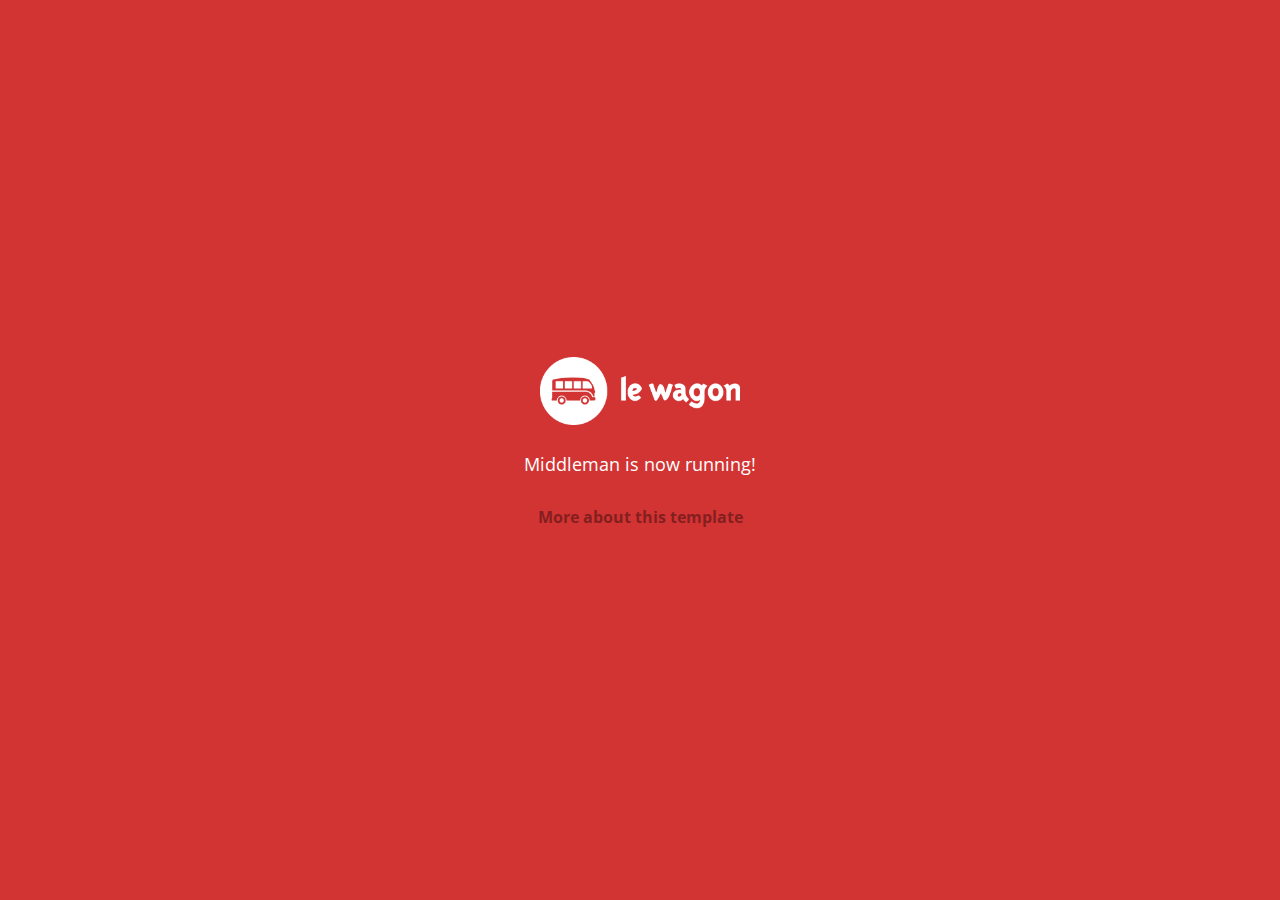
==== index.html @ 4ac2cb0e "Automated commit at 2018-04-02 01:05:10 UTC by middleman-deploy 2.0.0-alpha" ====
<!doctype html>
<html>
  <head>
    <meta charset="utf-8">
    <meta http-equiv="x-ua-compatible" content="ie=edge">
    <meta name="viewport"
          content="width=device-width, initial-scale=1, shrink-to-fit=no">
    <!-- Use the title from a page's frontmatter if it has one -->
    <title>Le Wagon - Middleman</title>
    <link href="stylesheets/application-3c48b980.css" rel="stylesheet" />
    <script src="javascripts/application-93de88c9.js"></script>
    <link href="images/favicon-f15af148.png" rel="icon" type="image/png" />
  </head>
  <body>
    <div id="home">
  <div class="home-content">
    <img src="images/logo-acc9c0ec.png" width="200" alt="Logo" />
    <p>
      Middleman is now running!
    </p>
    <p class="about">
      <a href="about.html">More about this template</a>
    </p>
  </div>
</div>

  </body>
</html>
---- stylesheets/application-3c48b980.css ----
@import url("https://fonts.googleapis.com/css?family=Open+Sans:400,300,700|Raleway:400,100,300,700,500");/*!
 * Bootstrap v3.3.7 (http://getbootstrap.com)
 * Copyright 2011-2016 Twitter, Inc.
 * Licensed under MIT (https://github.com/twbs/bootstrap/blob/master/LICENSE)
 *//*! normalize.css v3.0.3 | MIT License | github.com/necolas/normalize.css */html{font-family:sans-serif;-ms-text-size-adjust:100%;-webkit-text-size-adjust:100%}body{margin:0}article,aside,details,figcaption,figure,footer,header,hgroup,main,menu,nav,section,summary{display:block}audio,canvas,progress,video{display:inline-block;vertical-align:baseline}audio:not([controls]){display:none;height:0}[hidden],template{display:none}a{background-color:transparent}a:active,a:hover{outline:0}abbr[title]{border-bottom:1px dotted}b,strong{font-weight:bold}dfn{font-style:italic}h1{font-size:2em;margin:0.67em 0}mark{background:#ff0;color:#000}small{font-size:80%}sub,sup{font-size:75%;line-height:0;position:relative;vertical-align:baseline}sup{top:-0.5em}sub{bottom:-0.25em}img{border:0}svg:not(:root){overflow:hidden}figure{margin:1em 40px}hr{-webkit-box-sizing:content-box;box-sizing:content-box;height:0}pre{overflow:auto}code,kbd,pre,samp{font-family:monospace, monospace;font-size:1em}button,input,optgroup,select,textarea{color:inherit;font:inherit;margin:0}button{overflow:visible}button,select{text-transform:none}button,html input[type="button"],input[type="reset"],input[type="submit"]{-webkit-appearance:button;cursor:pointer}button[disabled],html input[disabled]{cursor:default}button::-moz-focus-inner,input::-moz-focus-inner{border:0;padding:0}input{line-height:normal}input[type="checkbox"],input[type="radio"]{-webkit-box-sizing:border-box;box-sizing:border-box;padding:0}input[type="number"]::-webkit-inner-spin-button,input[type="number"]::-webkit-outer-spin-button{height:auto}input[type="search"]{-webkit-appearance:textfield;-webkit-box-sizing:content-box;box-sizing:content-box}input[type="search"]::-webkit-search-cancel-button,input[type="search"]::-webkit-search-decoration{-webkit-appearance:none}fieldset{border:1px solid #c0c0c0;margin:0 2px;padding:0.35em 0.625em 0.75em}legend{border:0;padding:0}textarea{overflow:auto}optgroup{font-weight:bold}table{border-collapse:collapse;border-spacing:0}td,th{padding:0}/*! Source: https://github.com/h5bp/html5-boilerplate/blob/master/src/css/main.css */@media print{*,*:before,*:after{background:transparent !important;color:#000 !important;-webkit-box-shadow:none !important;box-shadow:none !important;text-shadow:none !important}a,a:visited{text-decoration:underline}a[href]:after{content:" (" attr(href) ")"}abbr[title]:after{content:" (" attr(title) ")"}a[href^="#"]:after,a[href^="javascript:"]:after{content:""}pre,blockquote{border:1px solid #999;page-break-inside:avoid}thead{display:table-header-group}tr,img{page-break-inside:avoid}img{max-width:100% !important}p,h2,h3{orphans:3;widows:3}h2,h3{page-break-after:avoid}.navbar{display:none}.btn>.caret,.dropup>.btn>.caret{border-top-color:#000 !important}.label{border:1px solid #000}.table{border-collapse:collapse !important}.table td,.table th{background-color:#fff !important}.table-bordered th,.table-bordered td{border:1px solid #ddd !important}}@font-face{font-family:'Glyphicons Halflings';src:url("../assets/bootstrap/glyphicons-halflings-regular-86b6f62b.eot");src:url("../assets/bootstrap/glyphicons-halflings-regular-86b6f62b.eot?#iefix") format("embedded-opentype"),url("../assets/bootstrap/glyphicons-halflings-regular-ca35b697.woff2") format("woff2"),url("../assets/bootstrap/glyphicons-halflings-regular-278e49a8.woff") format("woff"),url("../assets/bootstrap/glyphicons-halflings-regular-44bc1850.ttf") format("truetype"),url("../assets/bootstrap/glyphicons-halflings-regular-de51a849.svg#glyphicons_halflingsregular") format("svg")}.glyphicon{position:relative;top:1px;display:inline-block;font-family:'Glyphicons Halflings';font-style:normal;font-weight:normal;line-height:1;-webkit-font-smoothing:antialiased;-moz-osx-font-smoothing:grayscale}.glyphicon-asterisk:before{content:"\002a"}.glyphicon-plus:before{content:"\002b"}.glyphicon-euro:before,.glyphicon-eur:before{content:"\20ac"}.glyphicon-minus:before{content:"\2212"}.glyphicon-cloud:before{content:"\2601"}.glyphicon-envelope:before{content:"\2709"}.glyphicon-pencil:before{content:"\270f"}.glyphicon-glass:before{content:"\e001"}.glyphicon-music:before{content:"\e002"}.glyphicon-search:before{content:"\e003"}.glyphicon-heart:before{content:"\e005"}.glyphicon-star:before{content:"\e006"}.glyphicon-star-empty:before{content:"\e007"}.glyphicon-user:before{content:"\e008"}.glyphicon-film:before{content:"\e009"}.glyphicon-th-large:before{content:"\e010"}.glyphicon-th:before{content:"\e011"}.glyphicon-th-list:before{content:"\e012"}.glyphicon-ok:before{content:"\e013"}.glyphicon-remove:before{content:"\e014"}.glyphicon-zoom-in:before{content:"\e015"}.glyphicon-zoom-out:before{content:"\e016"}.glyphicon-off:before{content:"\e017"}.glyphicon-signal:before{content:"\e018"}.glyphicon-cog:before{content:"\e019"}.glyphicon-trash:before{content:"\e020"}.glyphicon-home:before{content:"\e021"}.glyphicon-file:before{content:"\e022"}.glyphicon-time:before{content:"\e023"}.glyphicon-road:before{content:"\e024"}.glyphicon-download-alt:before{content:"\e025"}.glyphicon-download:before{content:"\e026"}.glyphicon-upload:before{content:"\e027"}.glyphicon-inbox:before{content:"\e028"}.glyphicon-play-circle:before{content:"\e029"}.glyphicon-repeat:before{content:"\e030"}.glyphicon-refresh:before{content:"\e031"}.glyphicon-list-alt:before{content:"\e032"}.glyphicon-lock:before{content:"\e033"}.glyphicon-flag:before{content:"\e034"}.glyphicon-headphones:before{content:"\e035"}.glyphicon-volume-off:before{content:"\e036"}.glyphicon-volume-down:before{content:"\e037"}.glyphicon-volume-up:before{content:"\e038"}.glyphicon-qrcode:before{content:"\e039"}.glyphicon-barcode:before{content:"\e040"}.glyphicon-tag:before{content:"\e041"}.glyphicon-tags:before{content:"\e042"}.glyphicon-book:before{content:"\e043"}.glyphicon-bookmark:before{content:"\e044"}.glyphicon-print:before{content:"\e045"}.glyphicon-camera:before{content:"\e046"}.glyphicon-font:before{content:"\e047"}.glyphicon-bold:before{content:"\e048"}.glyphicon-italic:before{content:"\e049"}.glyphicon-text-height:before{content:"\e050"}.glyphicon-text-width:before{content:"\e051"}.glyphicon-align-left:before{content:"\e052"}.glyphicon-align-center:before{content:"\e053"}.glyphicon-align-right:before{content:"\e054"}.glyphicon-align-justify:before{content:"\e055"}.glyphicon-list:before{content:"\e056"}.glyphicon-indent-left:before{content:"\e057"}.glyphicon-indent-right:before{content:"\e058"}.glyphicon-facetime-video:before{content:"\e059"}.glyphicon-picture:before{content:"\e060"}.glyphicon-map-marker:before{content:"\e062"}.glyphicon-adjust:before{content:"\e063"}.glyphicon-tint:before{content:"\e064"}.glyphicon-edit:before{content:"\e065"}.glyphicon-share:before{content:"\e066"}.glyphicon-check:before{content:"\e067"}.glyphicon-move:before{content:"\e068"}.glyphicon-step-backward:before{content:"\e069"}.glyphicon-fast-backward:before{content:"\e070"}.glyphicon-backward:before{content:"\e071"}.glyphicon-play:before{content:"\e072"}.glyphicon-pause:before{content:"\e073"}.glyphicon-stop:before{content:"\e074"}.glyphicon-forward:before{content:"\e075"}.glyphicon-fast-forward:before{content:"\e076"}.glyphicon-step-forward:before{content:"\e077"}.glyphicon-eject:before{content:"\e078"}.glyphicon-chevron-left:before{content:"\e079"}.glyphicon-chevron-right:before{content:"\e080"}.glyphicon-plus-sign:before{content:"\e081"}.glyphicon-minus-sign:before{content:"\e082"}.glyphicon-remove-sign:before{content:"\e083"}.glyphicon-ok-sign:before{content:"\e084"}.glyphicon-question-sign:before{content:"\e085"}.glyphicon-info-sign:before{content:"\e086"}.glyphicon-screenshot:before{content:"\e087"}.glyphicon-remove-circle:before{content:"\e088"}.glyphicon-ok-circle:before{content:"\e089"}.glyphicon-ban-circle:before{content:"\e090"}.glyphicon-arrow-left:before{content:"\e091"}.glyphicon-arrow-right:before{content:"\e092"}.glyphicon-arrow-up:before{content:"\e093"}.glyphicon-arrow-down:before{content:"\e094"}.glyphicon-share-alt:before{content:"\e095"}.glyphicon-resize-full:before{content:"\e096"}.glyphicon-resize-small:before{content:"\e097"}.glyphicon-exclamation-sign:before{content:"\e101"}.glyphicon-gift:before{content:"\e102"}.glyphicon-leaf:before{content:"\e103"}.glyphicon-fire:before{content:"\e104"}.glyphicon-eye-open:before{content:"\e105"}.glyphicon-eye-close:before{content:"\e106"}.glyphicon-warning-sign:before{content:"\e107"}.glyphicon-plane:before{content:"\e108"}.glyphicon-calendar:before{content:"\e109"}.glyphicon-random:before{content:"\e110"}.glyphicon-comment:before{content:"\e111"}.glyphicon-magnet:before{content:"\e112"}.glyphicon-chevron-up:before{content:"\e113"}.glyphicon-chevron-down:before{content:"\e114"}.glyphicon-retweet:before{content:"\e115"}.glyphicon-shopping-cart:before{content:"\e116"}.glyphicon-folder-close:before{content:"\e117"}.glyphicon-folder-open:before{content:"\e118"}.glyphicon-resize-vertical:before{content:"\e119"}.glyphicon-resize-horizontal:before{content:"\e120"}.glyphicon-hdd:before{content:"\e121"}.glyphicon-bullhorn:before{content:"\e122"}.glyphicon-bell:before{content:"\e123"}.glyphicon-certificate:before{content:"\e124"}.glyphicon-thumbs-up:before{content:"\e125"}.glyphicon-thumbs-down:before{content:"\e126"}.glyphicon-hand-right:before{content:"\e127"}.glyphicon-hand-left:before{content:"\e128"}.glyphicon-hand-up:before{content:"\e129"}.glyphicon-hand-down:before{content:"\e130"}.glyphicon-circle-arrow-right:before{content:"\e131"}.glyphicon-circle-arrow-left:before{content:"\e132"}.glyphicon-circle-arrow-up:before{content:"\e133"}.glyphicon-circle-arrow-down:before{content:"\e134"}.glyphicon-globe:before{content:"\e135"}.glyphicon-wrench:before{content:"\e136"}.glyphicon-tasks:before{content:"\e137"}.glyphicon-filter:before{content:"\e138"}.glyphicon-briefcase:before{content:"\e139"}.glyphicon-fullscreen:before{content:"\e140"}.glyphicon-dashboard:before{content:"\e141"}.glyphicon-paperclip:before{content:"\e142"}.glyphicon-heart-empty:before{content:"\e143"}.glyphicon-link:before{content:"\e144"}.glyphicon-phone:before{content:"\e145"}.glyphicon-pushpin:before{content:"\e146"}.glyphicon-usd:before{content:"\e148"}.glyphicon-gbp:before{content:"\e149"}.glyphicon-sort:before{content:"\e150"}.glyphicon-sort-by-alphabet:before{content:"\e151"}.glyphicon-sort-by-alphabet-alt:before{content:"\e152"}.glyphicon-sort-by-order:before{content:"\e153"}.glyphicon-sort-by-order-alt:before{content:"\e154"}.glyphicon-sort-by-attributes:before{content:"\e155"}.glyphicon-sort-by-attributes-alt:before{content:"\e156"}.glyphicon-unchecked:before{content:"\e157"}.glyphicon-expand:before{content:"\e158"}.glyphicon-collapse-down:before{content:"\e159"}.glyphicon-collapse-up:before{content:"\e160"}.glyphicon-log-in:before{content:"\e161"}.glyphicon-flash:before{content:"\e162"}.glyphicon-log-out:before{content:"\e163"}.glyphicon-new-window:before{content:"\e164"}.glyphicon-record:before{content:"\e165"}.glyphicon-save:before{content:"\e166"}.glyphicon-open:before{content:"\e167"}.glyphicon-saved:before{content:"\e168"}.glyphicon-import:before{content:"\e169"}.glyphicon-export:before{content:"\e170"}.glyphicon-send:before{content:"\e171"}.glyphicon-floppy-disk:before{content:"\e172"}.glyphicon-floppy-saved:before{content:"\e173"}.glyphicon-floppy-remove:before{content:"\e174"}.glyphicon-floppy-save:before{content:"\e175"}.glyphicon-floppy-open:before{content:"\e176"}.glyphicon-credit-card:before{content:"\e177"}.glyphicon-transfer:before{content:"\e178"}.glyphicon-cutlery:before{content:"\e179"}.glyphicon-header:before{content:"\e180"}.glyphicon-compressed:before{content:"\e181"}.glyphicon-earphone:before{content:"\e182"}.glyphicon-phone-alt:before{content:"\e183"}.glyphicon-tower:before{content:"\e184"}.glyphicon-stats:before{content:"\e185"}.glyphicon-sd-video:before{content:"\e186"}.glyphicon-hd-video:before{content:"\e187"}.glyphicon-subtitles:before{content:"\e188"}.glyphicon-sound-stereo:before{content:"\e189"}.glyphicon-sound-dolby:before{content:"\e190"}.glyphicon-sound-5-1:before{content:"\e191"}.glyphicon-sound-6-1:before{content:"\e192"}.glyphicon-sound-7-1:before{content:"\e193"}.glyphicon-copyright-mark:before{content:"\e194"}.glyphicon-registration-mark:before{content:"\e195"}.glyphicon-cloud-download:before{content:"\e197"}.glyphicon-cloud-upload:before{content:"\e198"}.glyphicon-tree-conifer:before{content:"\e199"}.glyphicon-tree-deciduous:before{content:"\e200"}.glyphicon-cd:before{content:"\e201"}.glyphicon-save-file:before{content:"\e202"}.glyphicon-open-file:before{content:"\e203"}.glyphicon-level-up:before{content:"\e204"}.glyphicon-copy:before{content:"\e205"}.glyphicon-paste:before{content:"\e206"}.glyphicon-alert:before{content:"\e209"}.glyphicon-equalizer:before{content:"\e210"}.glyphicon-king:before{content:"\e211"}.glyphicon-queen:before{content:"\e212"}.glyphicon-pawn:before{content:"\e213"}.glyphicon-bishop:before{content:"\e214"}.glyphicon-knight:before{content:"\e215"}.glyphicon-baby-formula:before{content:"\e216"}.glyphicon-tent:before{content:"\26fa"}.glyphicon-blackboard:before{content:"\e218"}.glyphicon-bed:before{content:"\e219"}.glyphicon-apple:before{content:"\f8ff"}.glyphicon-erase:before{content:"\e221"}.glyphicon-hourglass:before{content:"\231b"}.glyphicon-lamp:before{content:"\e223"}.glyphicon-duplicate:before{content:"\e224"}.glyphicon-piggy-bank:before{content:"\e225"}.glyphicon-scissors:before{content:"\e226"}.glyphicon-bitcoin:before{content:"\e227"}.glyphicon-btc:before{content:"\e227"}.glyphicon-xbt:before{content:"\e227"}.glyphicon-yen:before{content:"\00a5"}.glyphicon-jpy:before{content:"\00a5"}.glyphicon-ruble:before{content:"\20bd"}.glyphicon-rub:before{content:"\20bd"}.glyphicon-scale:before{content:"\e230"}.glyphicon-ice-lolly:before{content:"\e231"}.glyphicon-ice-lolly-tasted:before{content:"\e232"}.glyphicon-education:before{content:"\e233"}.glyphicon-option-horizontal:before{content:"\e234"}.glyphicon-option-vertical:before{content:"\e235"}.glyphicon-menu-hamburger:before{content:"\e236"}.glyphicon-modal-window:before{content:"\e237"}.glyphicon-oil:before{content:"\e238"}.glyphicon-grain:before{content:"\e239"}.glyphicon-sunglasses:before{content:"\e240"}.glyphicon-text-size:before{content:"\e241"}.glyphicon-text-color:before{content:"\e242"}.glyphicon-text-background:before{content:"\e243"}.glyphicon-object-align-top:before{content:"\e244"}.glyphicon-object-align-bottom:before{content:"\e245"}.glyphicon-object-align-horizontal:before{content:"\e246"}.glyphicon-object-align-left:before{content:"\e247"}.glyphicon-object-align-vertical:before{content:"\e248"}.glyphicon-object-align-right:before{content:"\e249"}.glyphicon-triangle-right:before{content:"\e250"}.glyphicon-triangle-left:before{content:"\e251"}.glyphicon-triangle-bottom:before{content:"\e252"}.glyphicon-triangle-top:before{content:"\e253"}.glyphicon-console:before{content:"\e254"}.glyphicon-superscript:before{content:"\e255"}.glyphicon-subscript:before{content:"\e256"}.glyphicon-menu-left:before{content:"\e257"}.glyphicon-menu-right:before{content:"\e258"}.glyphicon-menu-down:before{content:"\e259"}.glyphicon-menu-up:before{content:"\e260"}*{-webkit-box-sizing:border-box;box-sizing:border-box}*:before,*:after{-webkit-box-sizing:border-box;box-sizing:border-box}html{font-size:10px;-webkit-tap-highlight-color:transparent}body{font-family:"Open Sans", "Helvetica", "sans-serif";font-size:18px;line-height:1.42857143;color:#333333;background-color:#F4F4F4}input,button,select,textarea{font-family:inherit;font-size:inherit;line-height:inherit}a{color:#469AE0;text-decoration:none}a:hover,a:focus{color:#1f74ba;text-decoration:underline}a:focus{outline:5px auto -webkit-focus-ring-color;outline-offset:-2px}figure{margin:0}img{vertical-align:middle}.img-responsive{display:block;max-width:100%;height:auto}.img-rounded{border-radius:2px}.img-thumbnail{padding:4px;line-height:1.42857143;background-color:#F4F4F4;border:1px solid #ddd;border-radius:2px;-webkit-transition:all 0.2s ease-in-out;transition:all 0.2s ease-in-out;display:inline-block;max-width:100%;height:auto}.img-circle{border-radius:50%}hr{margin-top:25px;margin-bottom:25px;border:0;border-top:1px solid #eeeeee}.sr-only{position:absolute;width:1px;height:1px;margin:-1px;padding:0;overflow:hidden;clip:rect(0, 0, 0, 0);border:0}.sr-only-focusable:active,.sr-only-focusable:focus{position:static;width:auto;height:auto;margin:0;overflow:visible;clip:auto}[role="button"]{cursor:pointer}h1,h2,h3,h4,h5,h6,.h1,.h2,.h3,.h4,.h5,.h6{font-family:"Raleway", "Helvetica", "sans-serif";font-weight:500;line-height:1.1;color:inherit}h1 small,h1 .small,h2 small,h2 .small,h3 small,h3 .small,h4 small,h4 .small,h5 small,h5 .small,h6 small,h6 .small,.h1 small,.h1 .small,.h2 small,.h2 .small,.h3 small,.h3 .small,.h4 small,.h4 .small,.h5 small,.h5 .small,.h6 small,.h6 .small{font-weight:normal;line-height:1;color:#777777}h1,.h1,h2,.h2,h3,.h3{margin-top:25px;margin-bottom:12.5px}h1 small,h1 .small,.h1 small,.h1 .small,h2 small,h2 .small,.h2 small,.h2 .small,h3 small,h3 .small,.h3 small,.h3 .small{font-size:65%}h4,.h4,h5,.h5,h6,.h6{margin-top:12.5px;margin-bottom:12.5px}h4 small,h4 .small,.h4 small,.h4 .small,h5 small,h5 .small,.h5 small,.h5 .small,h6 small,h6 .small,.h6 small,.h6 .small{font-size:75%}h1,.h1{font-size:46px}h2,.h2{font-size:38px}h3,.h3{font-size:31px}h4,.h4{font-size:23px}h5,.h5{font-size:18px}h6,.h6{font-size:16px}p{margin:0 0 12.5px}.lead{margin-bottom:25px;font-size:20px;font-weight:300;line-height:1.4}@media (min-width: 768px){.lead{font-size:27px}}small,.small{font-size:88%}mark,.mark{background-color:#fcf8e3;padding:.2em}.text-left{text-align:left}.text-right{text-align:right}.text-center{text-align:center}.text-justify{text-align:justify}.text-nowrap{white-space:nowrap}.text-lowercase{text-transform:lowercase}.text-uppercase,.initialism{text-transform:uppercase}.text-capitalize{text-transform:capitalize}.text-muted{color:#777777}.text-primary{color:#469AE0}a.text-primary:hover,a.text-primary:focus{color:#2381d0}.text-success{color:#3c763d}a.text-success:hover,a.text-success:focus{color:#2b542c}.text-info{color:#31708f}a.text-info:hover,a.text-info:focus{color:#245269}.text-warning{color:#8a6d3b}a.text-warning:hover,a.text-warning:focus{color:#66512c}.text-danger{color:#a94442}a.text-danger:hover,a.text-danger:focus{color:#843534}.bg-primary{color:#fff}.bg-primary{background-color:#469AE0}a.bg-primary:hover,a.bg-primary:focus{background-color:#2381d0}.bg-success{background-color:#dff0d8}a.bg-success:hover,a.bg-success:focus{background-color:#c1e2b3}.bg-info{background-color:#d9edf7}a.bg-info:hover,a.bg-info:focus{background-color:#afd9ee}.bg-warning{background-color:#fcf8e3}a.bg-warning:hover,a.bg-warning:focus{background-color:#f7ecb5}.bg-danger{background-color:#f2dede}a.bg-danger:hover,a.bg-danger:focus{background-color:#e4b9b9}.page-header{padding-bottom:11.5px;margin:50px 0 25px;border-bottom:1px solid #eeeeee}ul,ol{margin-top:0;margin-bottom:12.5px}ul ul,ul ol,ol ul,ol ol{margin-bottom:0}.list-unstyled{padding-left:0;list-style:none}.list-inline{padding-left:0;list-style:none;margin-left:-5px}.list-inline>li{display:inline-block;padding-left:5px;padding-right:5px}dl{margin-top:0;margin-bottom:25px}dt,dd{line-height:1.42857143}dt{font-weight:bold}dd{margin-left:0}.dl-horizontal dd:before,.dl-horizontal dd:after{content:" ";display:table}.dl-horizontal dd:after{clear:both}@media (min-width: 768px){.dl-horizontal dt{float:left;width:160px;clear:left;text-align:right;overflow:hidden;text-overflow:ellipsis;white-space:nowrap}.dl-horizontal dd{margin-left:180px}}abbr[title],abbr[data-original-title]{cursor:help;border-bottom:1px dotted #777777}.initialism{font-size:90%}blockquote{padding:12.5px 25px;margin:0 0 25px;font-size:22.5px;border-left:5px solid #eeeeee}blockquote p:last-child,blockquote ul:last-child,blockquote ol:last-child{margin-bottom:0}blockquote footer,blockquote small,blockquote .small{display:block;font-size:80%;line-height:1.42857143;color:#777777}blockquote footer:before,blockquote small:before,blockquote .small:before{content:'\2014 \00A0'}.blockquote-reverse,blockquote.pull-right{padding-right:15px;padding-left:0;border-right:5px solid #eeeeee;border-left:0;text-align:right}.blockquote-reverse footer:before,.blockquote-reverse small:before,.blockquote-reverse .small:before,blockquote.pull-right footer:before,blockquote.pull-right small:before,blockquote.pull-right .small:before{content:''}.blockquote-reverse footer:after,.blockquote-reverse small:after,.blockquote-reverse .small:after,blockquote.pull-right footer:after,blockquote.pull-right small:after,blockquote.pull-right .small:after{content:'\00A0 \2014'}address{margin-bottom:25px;font-style:normal;line-height:1.42857143}code,kbd,pre,samp{font-family:Menlo, Monaco, Consolas, "Courier New", monospace}code{padding:2px 4px;font-size:90%;color:#c7254e;background-color:#f9f2f4;border-radius:2px}kbd{padding:2px 4px;font-size:90%;color:#fff;background-color:#333;border-radius:2px;-webkit-box-shadow:inset 0 -1px 0 rgba(0,0,0,0.25);box-shadow:inset 0 -1px 0 rgba(0,0,0,0.25)}kbd kbd{padding:0;font-size:100%;font-weight:bold;-webkit-box-shadow:none;box-shadow:none}pre{display:block;padding:12px;margin:0 0 12.5px;font-size:17px;line-height:1.42857143;word-break:break-all;word-wrap:break-word;color:#333333;background-color:#f5f5f5;border:1px solid #ccc;border-radius:2px}pre code{padding:0;font-size:inherit;color:inherit;white-space:pre-wrap;background-color:transparent;border-radius:0}.pre-scrollable{max-height:340px;overflow-y:scroll}.container{margin-right:auto;margin-left:auto;padding-left:15px;padding-right:15px}.container:before,.container:after{content:" ";display:table}.container:after{clear:both}@media (min-width: 768px){.container{width:750px}}@media (min-width: 992px){.container{width:970px}}@media (min-width: 1200px){.container{width:1170px}}.container-fluid{margin-right:auto;margin-left:auto;padding-left:15px;padding-right:15px}.container-fluid:before,.container-fluid:after{content:" ";display:table}.container-fluid:after{clear:both}.row{margin-left:-15px;margin-right:-15px}.row:before,.row:after{content:" ";display:table}.row:after{clear:both}.col-xs-1,.col-sm-1,.col-md-1,.col-lg-1,.col-xs-2,.col-sm-2,.col-md-2,.col-lg-2,.col-xs-3,.col-sm-3,.col-md-3,.col-lg-3,.col-xs-4,.col-sm-4,.col-md-4,.col-lg-4,.col-xs-5,.col-sm-5,.col-md-5,.col-lg-5,.col-xs-6,.col-sm-6,.col-md-6,.col-lg-6,.col-xs-7,.col-sm-7,.col-md-7,.col-lg-7,.col-xs-8,.col-sm-8,.col-md-8,.col-lg-8,.col-xs-9,.col-sm-9,.col-md-9,.col-lg-9,.col-xs-10,.col-sm-10,.col-md-10,.col-lg-10,.col-xs-11,.col-sm-11,.col-md-11,.col-lg-11,.col-xs-12,.col-sm-12,.col-md-12,.col-lg-12{position:relative;min-height:1px;padding-left:15px;padding-right:15px}.col-xs-1,.col-xs-2,.col-xs-3,.col-xs-4,.col-xs-5,.col-xs-6,.col-xs-7,.col-xs-8,.col-xs-9,.col-xs-10,.col-xs-11,.col-xs-12{float:left}.col-xs-1{width:8.33333333%}.col-xs-2{width:16.66666667%}.col-xs-3{width:25%}.col-xs-4{width:33.33333333%}.col-xs-5{width:41.66666667%}.col-xs-6{width:50%}.col-xs-7{width:58.33333333%}.col-xs-8{width:66.66666667%}.col-xs-9{width:75%}.col-xs-10{width:83.33333333%}.col-xs-11{width:91.66666667%}.col-xs-12{width:100%}.col-xs-pull-0{right:auto}.col-xs-pull-1{right:8.33333333%}.col-xs-pull-2{right:16.66666667%}.col-xs-pull-3{right:25%}.col-xs-pull-4{right:33.33333333%}.col-xs-pull-5{right:41.66666667%}.col-xs-pull-6{right:50%}.col-xs-pull-7{right:58.33333333%}.col-xs-pull-8{right:66.66666667%}.col-xs-pull-9{right:75%}.col-xs-pull-10{right:83.33333333%}.col-xs-pull-11{right:91.66666667%}.col-xs-pull-12{right:100%}.col-xs-push-0{left:auto}.col-xs-push-1{left:8.33333333%}.col-xs-push-2{left:16.66666667%}.col-xs-push-3{left:25%}.col-xs-push-4{left:33.33333333%}.col-xs-push-5{left:41.66666667%}.col-xs-push-6{left:50%}.col-xs-push-7{left:58.33333333%}.col-xs-push-8{left:66.66666667%}.col-xs-push-9{left:75%}.col-xs-push-10{left:83.33333333%}.col-xs-push-11{left:91.66666667%}.col-xs-push-12{left:100%}.col-xs-offset-0{margin-left:0%}.col-xs-offset-1{margin-left:8.33333333%}.col-xs-offset-2{margin-left:16.66666667%}.col-xs-offset-3{margin-left:25%}.col-xs-offset-4{margin-left:33.33333333%}.col-xs-offset-5{margin-left:41.66666667%}.col-xs-offset-6{margin-left:50%}.col-xs-offset-7{margin-left:58.33333333%}.col-xs-offset-8{margin-left:66.66666667%}.col-xs-offset-9{margin-left:75%}.col-xs-offset-10{margin-left:83.33333333%}.col-xs-offset-11{margin-left:91.66666667%}.col-xs-offset-12{margin-left:100%}@media (min-width: 768px){.col-sm-1,.col-sm-2,.col-sm-3,.col-sm-4,.col-sm-5,.col-sm-6,.col-sm-7,.col-sm-8,.col-sm-9,.col-sm-10,.col-sm-11,.col-sm-12{float:left}.col-sm-1{width:8.33333333%}.col-sm-2{width:16.66666667%}.col-sm-3{width:25%}.col-sm-4{width:33.33333333%}.col-sm-5{width:41.66666667%}.col-sm-6{width:50%}.col-sm-7{width:58.33333333%}.col-sm-8{width:66.66666667%}.col-sm-9{width:75%}.col-sm-10{width:83.33333333%}.col-sm-11{width:91.66666667%}.col-sm-12{width:100%}.col-sm-pull-0{right:auto}.col-sm-pull-1{right:8.33333333%}.col-sm-pull-2{right:16.66666667%}.col-sm-pull-3{right:25%}.col-sm-pull-4{right:33.33333333%}.col-sm-pull-5{right:41.66666667%}.col-sm-pull-6{right:50%}.col-sm-pull-7{right:58.33333333%}.col-sm-pull-8{right:66.66666667%}.col-sm-pull-9{right:75%}.col-sm-pull-10{right:83.33333333%}.col-sm-pull-11{right:91.66666667%}.col-sm-pull-12{right:100%}.col-sm-push-0{left:auto}.col-sm-push-1{left:8.33333333%}.col-sm-push-2{left:16.66666667%}.col-sm-push-3{left:25%}.col-sm-push-4{left:33.33333333%}.col-sm-push-5{left:41.66666667%}.col-sm-push-6{left:50%}.col-sm-push-7{left:58.33333333%}.col-sm-push-8{left:66.66666667%}.col-sm-push-9{left:75%}.col-sm-push-10{left:83.33333333%}.col-sm-push-11{left:91.66666667%}.col-sm-push-12{left:100%}.col-sm-offset-0{margin-left:0%}.col-sm-offset-1{margin-left:8.33333333%}.col-sm-offset-2{margin-left:16.66666667%}.col-sm-offset-3{margin-left:25%}.col-sm-offset-4{margin-left:33.33333333%}.col-sm-offset-5{margin-left:41.66666667%}.col-sm-offset-6{margin-left:50%}.col-sm-offset-7{margin-left:58.33333333%}.col-sm-offset-8{margin-left:66.66666667%}.col-sm-offset-9{margin-left:75%}.col-sm-offset-10{margin-left:83.33333333%}.col-sm-offset-11{margin-left:91.66666667%}.col-sm-offset-12{margin-left:100%}}@media (min-width: 992px){.col-md-1,.col-md-2,.col-md-3,.col-md-4,.col-md-5,.col-md-6,.col-md-7,.col-md-8,.col-md-9,.col-md-10,.col-md-11,.col-md-12{float:left}.col-md-1{width:8.33333333%}.col-md-2{width:16.66666667%}.col-md-3{width:25%}.col-md-4{width:33.33333333%}.col-md-5{width:41.66666667%}.col-md-6{width:50%}.col-md-7{width:58.33333333%}.col-md-8{width:66.66666667%}.col-md-9{width:75%}.col-md-10{width:83.33333333%}.col-md-11{width:91.66666667%}.col-md-12{width:100%}.col-md-pull-0{right:auto}.col-md-pull-1{right:8.33333333%}.col-md-pull-2{right:16.66666667%}.col-md-pull-3{right:25%}.col-md-pull-4{right:33.33333333%}.col-md-pull-5{right:41.66666667%}.col-md-pull-6{right:50%}.col-md-pull-7{right:58.33333333%}.col-md-pull-8{right:66.66666667%}.col-md-pull-9{right:75%}.col-md-pull-10{right:83.33333333%}.col-md-pull-11{right:91.66666667%}.col-md-pull-12{right:100%}.col-md-push-0{left:auto}.col-md-push-1{left:8.33333333%}.col-md-push-2{left:16.66666667%}.col-md-push-3{left:25%}.col-md-push-4{left:33.33333333%}.col-md-push-5{left:41.66666667%}.col-md-push-6{left:50%}.col-md-push-7{left:58.33333333%}.col-md-push-8{left:66.66666667%}.col-md-push-9{left:75%}.col-md-push-10{left:83.33333333%}.col-md-push-11{left:91.66666667%}.col-md-push-12{left:100%}.col-md-offset-0{margin-left:0%}.col-md-offset-1{margin-left:8.33333333%}.col-md-offset-2{margin-left:16.66666667%}.col-md-offset-3{margin-left:25%}.col-md-offset-4{margin-left:33.33333333%}.col-md-offset-5{margin-left:41.66666667%}.col-md-offset-6{margin-left:50%}.col-md-offset-7{margin-left:58.33333333%}.col-md-offset-8{margin-left:66.66666667%}.col-md-offset-9{margin-left:75%}.col-md-offset-10{margin-left:83.33333333%}.col-md-offset-11{margin-left:91.66666667%}.col-md-offset-12{margin-left:100%}}@media (min-width: 1200px){.col-lg-1,.col-lg-2,.col-lg-3,.col-lg-4,.col-lg-5,.col-lg-6,.col-lg-7,.col-lg-8,.col-lg-9,.col-lg-10,.col-lg-11,.col-lg-12{float:left}.col-lg-1{width:8.33333333%}.col-lg-2{width:16.66666667%}.col-lg-3{width:25%}.col-lg-4{width:33.33333333%}.col-lg-5{width:41.66666667%}.col-lg-6{width:50%}.col-lg-7{width:58.33333333%}.col-lg-8{width:66.66666667%}.col-lg-9{width:75%}.col-lg-10{width:83.33333333%}.col-lg-11{width:91.66666667%}.col-lg-12{width:100%}.col-lg-pull-0{right:auto}.col-lg-pull-1{right:8.33333333%}.col-lg-pull-2{right:16.66666667%}.col-lg-pull-3{right:25%}.col-lg-pull-4{right:33.33333333%}.col-lg-pull-5{right:41.66666667%}.col-lg-pull-6{right:50%}.col-lg-pull-7{right:58.33333333%}.col-lg-pull-8{right:66.66666667%}.col-lg-pull-9{right:75%}.col-lg-pull-10{right:83.33333333%}.col-lg-pull-11{right:91.66666667%}.col-lg-pull-12{right:100%}.col-lg-push-0{left:auto}.col-lg-push-1{left:8.33333333%}.col-lg-push-2{left:16.66666667%}.col-lg-push-3{left:25%}.col-lg-push-4{left:33.33333333%}.col-lg-push-5{left:41.66666667%}.col-lg-push-6{left:50%}.col-lg-push-7{left:58.33333333%}.col-lg-push-8{left:66.66666667%}.col-lg-push-9{left:75%}.col-lg-push-10{left:83.33333333%}.col-lg-push-11{left:91.66666667%}.col-lg-push-12{left:100%}.col-lg-offset-0{margin-left:0%}.col-lg-offset-1{margin-left:8.33333333%}.col-lg-offset-2{margin-left:16.66666667%}.col-lg-offset-3{margin-left:25%}.col-lg-offset-4{margin-left:33.33333333%}.col-lg-offset-5{margin-left:41.66666667%}.col-lg-offset-6{margin-left:50%}.col-lg-offset-7{margin-left:58.33333333%}.col-lg-offset-8{margin-left:66.66666667%}.col-lg-offset-9{margin-left:75%}.col-lg-offset-10{margin-left:83.33333333%}.col-lg-offset-11{margin-left:91.66666667%}.col-lg-offset-12{margin-left:100%}}table{background-color:transparent}caption{padding-top:8px;padding-bottom:8px;color:#777777;text-align:left}th{text-align:left}.table{width:100%;max-width:100%;margin-bottom:25px}.table>thead>tr>th,.table>thead>tr>td,.table>tbody>tr>th,.table>tbody>tr>td,.table>tfoot>tr>th,.table>tfoot>tr>td{padding:8px;line-height:1.42857143;vertical-align:top;border-top:1px solid #ddd}.table>thead>tr>th{vertical-align:bottom;border-bottom:2px solid #ddd}.table>caption+thead>tr:first-child>th,.table>caption+thead>tr:first-child>td,.table>colgroup+thead>tr:first-child>th,.table>colgroup+thead>tr:first-child>td,.table>thead:first-child>tr:first-child>th,.table>thead:first-child>tr:first-child>td{border-top:0}.table>tbody+tbody{border-top:2px solid #ddd}.table .table{background-color:#F4F4F4}.table-condensed>thead>tr>th,.table-condensed>thead>tr>td,.table-condensed>tbody>tr>th,.table-condensed>tbody>tr>td,.table-condensed>tfoot>tr>th,.table-condensed>tfoot>tr>td{padding:5px}.table-bordered{border:1px solid #ddd}.table-bordered>thead>tr>th,.table-bordered>thead>tr>td,.table-bordered>tbody>tr>th,.table-bordered>tbody>tr>td,.table-bordered>tfoot>tr>th,.table-bordered>tfoot>tr>td{border:1px solid #ddd}.table-bordered>thead>tr>th,.table-bordered>thead>tr>td{border-bottom-width:2px}.table-striped>tbody>tr:nth-of-type(odd){background-color:#f9f9f9}.table-hover>tbody>tr:hover{background-color:#f5f5f5}table col[class*="col-"]{position:static;float:none;display:table-column}table td[class*="col-"],table th[class*="col-"]{position:static;float:none;display:table-cell}.table>thead>tr>td.active,.table>thead>tr>th.active,.table>thead>tr.active>td,.table>thead>tr.active>th,.table>tbody>tr>td.active,.table>tbody>tr>th.active,.table>tbody>tr.active>td,.table>tbody>tr.active>th,.table>tfoot>tr>td.active,.table>tfoot>tr>th.active,.table>tfoot>tr.active>td,.table>tfoot>tr.active>th{background-color:#f5f5f5}.table-hover>tbody>tr>td.active:hover,.table-hover>tbody>tr>th.active:hover,.table-hover>tbody>tr.active:hover>td,.table-hover>tbody>tr:hover>.active,.table-hover>tbody>tr.active:hover>th{background-color:#e8e8e8}.table>thead>tr>td.success,.table>thead>tr>th.success,.table>thead>tr.success>td,.table>thead>tr.success>th,.table>tbody>tr>td.success,.table>tbody>tr>th.success,.table>tbody>tr.success>td,.table>tbody>tr.success>th,.table>tfoot>tr>td.success,.table>tfoot>tr>th.success,.table>tfoot>tr.success>td,.table>tfoot>tr.success>th{background-color:#dff0d8}.table-hover>tbody>tr>td.success:hover,.table-hover>tbody>tr>th.success:hover,.table-hover>tbody>tr.success:hover>td,.table-hover>tbody>tr:hover>.success,.table-hover>tbody>tr.success:hover>th{background-color:#d0e9c6}.table>thead>tr>td.info,.table>thead>tr>th.info,.table>thead>tr.info>td,.table>thead>tr.info>th,.table>tbody>tr>td.info,.table>tbody>tr>th.info,.table>tbody>tr.info>td,.table>tbody>tr.info>th,.table>tfoot>tr>td.info,.table>tfoot>tr>th.info,.table>tfoot>tr.info>td,.table>tfoot>tr.info>th{background-color:#d9edf7}.table-hover>tbody>tr>td.info:hover,.table-hover>tbody>tr>th.info:hover,.table-hover>tbody>tr.info:hover>td,.table-hover>tbody>tr:hover>.info,.table-hover>tbody>tr.info:hover>th{background-color:#c4e3f3}.table>thead>tr>td.warning,.table>thead>tr>th.warning,.table>thead>tr.warning>td,.table>thead>tr.warning>th,.table>tbody>tr>td.warning,.table>tbody>tr>th.warning,.table>tbody>tr.warning>td,.table>tbody>tr.warning>th,.table>tfoot>tr>td.warning,.table>tfoot>tr>th.warning,.table>tfoot>tr.warning>td,.table>tfoot>tr.warning>th{background-color:#fcf8e3}.table-hover>tbody>tr>td.warning:hover,.table-hover>tbody>tr>th.warning:hover,.table-hover>tbody>tr.warning:hover>td,.table-hover>tbody>tr:hover>.warning,.table-hover>tbody>tr.warning:hover>th{background-color:#faf2cc}.table>thead>tr>td.danger,.table>thead>tr>th.danger,.table>thead>tr.danger>td,.table>thead>tr.danger>th,.table>tbody>tr>td.danger,.table>tbody>tr>th.danger,.table>tbody>tr.danger>td,.table>tbody>tr.danger>th,.table>tfoot>tr>td.danger,.table>tfoot>tr>th.danger,.table>tfoot>tr.danger>td,.table>tfoot>tr.danger>th{background-color:#f2dede}.table-hover>tbody>tr>td.danger:hover,.table-hover>tbody>tr>th.danger:hover,.table-hover>tbody>tr.danger:hover>td,.table-hover>tbody>tr:hover>.danger,.table-hover>tbody>tr.danger:hover>th{background-color:#ebcccc}.table-responsive{overflow-x:auto;min-height:0.01%}@media screen and (max-width: 767px){.table-responsive{width:100%;margin-bottom:18.75px;overflow-y:hidden;-ms-overflow-style:-ms-autohiding-scrollbar;border:1px solid #ddd}.table-responsive>.table{margin-bottom:0}.table-responsive>.table>thead>tr>th,.table-responsive>.table>thead>tr>td,.table-responsive>.table>tbody>tr>th,.table-responsive>.table>tbody>tr>td,.table-responsive>.table>tfoot>tr>th,.table-responsive>.table>tfoot>tr>td{white-space:nowrap}.table-responsive>.table-bordered{border:0}.table-responsive>.table-bordered>thead>tr>th:first-child,.table-responsive>.table-bordered>thead>tr>td:first-child,.table-responsive>.table-bordered>tbody>tr>th:first-child,.table-responsive>.table-bordered>tbody>tr>td:first-child,.table-responsive>.table-bordered>tfoot>tr>th:first-child,.table-responsive>.table-bordered>tfoot>tr>td:first-child{border-left:0}.table-responsive>.table-bordered>thead>tr>th:last-child,.table-responsive>.table-bordered>thead>tr>td:last-child,.table-responsive>.table-bordered>tbody>tr>th:last-child,.table-responsive>.table-bordered>tbody>tr>td:last-child,.table-responsive>.table-bordered>tfoot>tr>th:last-child,.table-responsive>.table-bordered>tfoot>tr>td:last-child{border-right:0}.table-responsive>.table-bordered>tbody>tr:last-child>th,.table-responsive>.table-bordered>tbody>tr:last-child>td,.table-responsive>.table-bordered>tfoot>tr:last-child>th,.table-responsive>.table-bordered>tfoot>tr:last-child>td{border-bottom:0}}fieldset{padding:0;margin:0;border:0;min-width:0}legend{display:block;width:100%;padding:0;margin-bottom:25px;font-size:27px;line-height:inherit;color:#333333;border:0;border-bottom:1px solid #e5e5e5}label{display:inline-block;max-width:100%;margin-bottom:5px;font-weight:bold}input[type="search"]{-webkit-box-sizing:border-box;box-sizing:border-box}input[type="radio"],input[type="checkbox"]{margin:4px 0 0;margin-top:1px \9;line-height:normal}input[type="file"]{display:block}input[type="range"]{display:block;width:100%}select[multiple],select[size]{height:auto}input[type="file"]:focus,input[type="radio"]:focus,input[type="checkbox"]:focus{outline:5px auto -webkit-focus-ring-color;outline-offset:-2px}output{display:block;padding-top:7px;font-size:18px;line-height:1.42857143;color:#000000}.form-control{display:block;width:100%;height:39px;padding:6px 12px;font-size:18px;line-height:1.42857143;color:#000000;background-color:#fff;background-image:none;border:1px solid #ccc;border-radius:2px;-webkit-box-shadow:inset 0 1px 1px rgba(0,0,0,0.075);box-shadow:inset 0 1px 1px rgba(0,0,0,0.075);-webkit-transition:border-color ease-in-out 0.15s, box-shadow ease-in-out 0.15s;-webkit-transition:border-color ease-in-out 0.15s, -webkit-box-shadow ease-in-out 0.15s;transition:border-color ease-in-out 0.15s, -webkit-box-shadow ease-in-out 0.15s;transition:border-color ease-in-out 0.15s, box-shadow ease-in-out 0.15s;transition:border-color ease-in-out 0.15s, box-shadow ease-in-out 0.15s, -webkit-box-shadow ease-in-out 0.15s}.form-control:focus{border-color:#66afe9;outline:0;-webkit-box-shadow:inset 0 1px 1px rgba(0,0,0,0.075),0 0 8px rgba(102,175,233,0.6);box-shadow:inset 0 1px 1px rgba(0,0,0,0.075),0 0 8px rgba(102,175,233,0.6)}.form-control::-moz-placeholder{color:#999;opacity:1}.form-control:-ms-input-placeholder{color:#999}.form-control::-webkit-input-placeholder{color:#999}.form-control::-ms-expand{border:0;background-color:transparent}.form-control[disabled],.form-control[readonly],fieldset[disabled] .form-control{background-color:#eeeeee;opacity:1}.form-control[disabled],fieldset[disabled] .form-control{cursor:not-allowed}textarea.form-control{height:auto}input[type="search"]{-webkit-appearance:none}@media screen and (-webkit-min-device-pixel-ratio: 0){input[type="date"].form-control,input[type="time"].form-control,input[type="datetime-local"].form-control,input[type="month"].form-control{line-height:39px}input[type="date"].input-sm,.input-group-sm>input[type="date"].form-control,.input-group-sm>input[type="date"].input-group-addon,.input-group-sm>.input-group-btn>input[type="date"].btn,.input-group-sm input[type="date"],input[type="time"].input-sm,.input-group-sm>input[type="time"].form-control,.input-group-sm>input[type="time"].input-group-addon,.input-group-sm>.input-group-btn>input[type="time"].btn,.input-group-sm input[type="time"],input[type="datetime-local"].input-sm,.input-group-sm>input[type="datetime-local"].form-control,.input-group-sm>input[type="datetime-local"].input-group-addon,.input-group-sm>.input-group-btn>input[type="datetime-local"].btn,.input-group-sm input[type="datetime-local"],input[type="month"].input-sm,.input-group-sm>input[type="month"].form-control,.input-group-sm>input[type="month"].input-group-addon,.input-group-sm>.input-group-btn>input[type="month"].btn,.input-group-sm input[type="month"]{line-height:36px}input[type="date"].input-lg,.input-group-lg>input[type="date"].form-control,.input-group-lg>input[type="date"].input-group-addon,.input-group-lg>.input-group-btn>input[type="date"].btn,.input-group-lg input[type="date"],input[type="time"].input-lg,.input-group-lg>input[type="time"].form-control,.input-group-lg>input[type="time"].input-group-addon,.input-group-lg>.input-group-btn>input[type="time"].btn,.input-group-lg input[type="time"],input[type="datetime-local"].input-lg,.input-group-lg>input[type="datetime-local"].form-control,.input-group-lg>input[type="datetime-local"].input-group-addon,.input-group-lg>.input-group-btn>input[type="datetime-local"].btn,.input-group-lg input[type="datetime-local"],input[type="month"].input-lg,.input-group-lg>input[type="month"].form-control,.input-group-lg>input[type="month"].input-group-addon,.input-group-lg>.input-group-btn>input[type="month"].btn,.input-group-lg input[type="month"]{line-height:53px}}.form-group{margin-bottom:15px}.radio,.checkbox{position:relative;display:block;margin-top:10px;margin-bottom:10px}.radio label,.checkbox label{min-height:25px;padding-left:20px;margin-bottom:0;font-weight:normal;cursor:pointer}.radio input[type="radio"],.radio-inline input[type="radio"],.checkbox input[type="checkbox"],.checkbox-inline input[type="checkbox"]{position:absolute;margin-left:-20px;margin-top:4px \9}.radio+.radio,.checkbox+.checkbox{margin-top:-5px}.radio-inline,.checkbox-inline{position:relative;display:inline-block;padding-left:20px;margin-bottom:0;vertical-align:middle;font-weight:normal;cursor:pointer}.radio-inline+.radio-inline,.checkbox-inline+.checkbox-inline{margin-top:0;margin-left:10px}input[type="radio"][disabled],input[type="radio"].disabled,fieldset[disabled] input[type="radio"],input[type="checkbox"][disabled],input[type="checkbox"].disabled,fieldset[disabled] input[type="checkbox"]{cursor:not-allowed}.radio-inline.disabled,fieldset[disabled] .radio-inline,.checkbox-inline.disabled,fieldset[disabled] .checkbox-inline{cursor:not-allowed}.radio.disabled label,fieldset[disabled] .radio label,.checkbox.disabled label,fieldset[disabled] .checkbox label{cursor:not-allowed}.form-control-static{padding-top:7px;padding-bottom:7px;margin-bottom:0;min-height:43px}.form-control-static.input-lg,.input-group-lg>.form-control-static.form-control,.input-group-lg>.form-control-static.input-group-addon,.input-group-lg>.input-group-btn>.form-control-static.btn,.form-control-static.input-sm,.input-group-sm>.form-control-static.form-control,.input-group-sm>.form-control-static.input-group-addon,.input-group-sm>.input-group-btn>.form-control-static.btn{padding-left:0;padding-right:0}.input-sm,.input-group-sm>.form-control,.input-group-sm>.input-group-addon,.input-group-sm>.input-group-btn>.btn{height:36px;padding:5px 10px;font-size:16px;line-height:1.5;border-radius:2px}select.input-sm,.input-group-sm>select.form-control,.input-group-sm>select.input-group-addon,.input-group-sm>.input-group-btn>select.btn{height:36px;line-height:36px}textarea.input-sm,.input-group-sm>textarea.form-control,.input-group-sm>textarea.input-group-addon,.input-group-sm>.input-group-btn>textarea.btn,select[multiple].input-sm,.input-group-sm>select[multiple].form-control,.input-group-sm>select[multiple].input-group-addon,.input-group-sm>.input-group-btn>select[multiple].btn{height:auto}.form-group-sm .form-control{height:36px;padding:5px 10px;font-size:16px;line-height:1.5;border-radius:2px}.form-group-sm select.form-control{height:36px;line-height:36px}.form-group-sm textarea.form-control,.form-group-sm select[multiple].form-control{height:auto}.form-group-sm .form-control-static{height:36px;min-height:41px;padding:6px 10px;font-size:16px;line-height:1.5}.input-lg,.input-group-lg>.form-control,.input-group-lg>.input-group-addon,.input-group-lg>.input-group-btn>.btn{height:53px;padding:10px 16px;font-size:23px;line-height:1.3333333;border-radius:2px}select.input-lg,.input-group-lg>select.form-control,.input-group-lg>select.input-group-addon,.input-group-lg>.input-group-btn>select.btn{height:53px;line-height:53px}textarea.input-lg,.input-group-lg>textarea.form-control,.input-group-lg>textarea.input-group-addon,.input-group-lg>.input-group-btn>textarea.btn,select[multiple].input-lg,.input-group-lg>select[multiple].form-control,.input-group-lg>select[multiple].input-group-addon,.input-group-lg>.input-group-btn>select[multiple].btn{height:auto}.form-group-lg .form-control{height:53px;padding:10px 16px;font-size:23px;line-height:1.3333333;border-radius:2px}.form-group-lg select.form-control{height:53px;line-height:53px}.form-group-lg textarea.form-control,.form-group-lg select[multiple].form-control{height:auto}.form-group-lg .form-control-static{height:53px;min-height:48px;padding:11px 16px;font-size:23px;line-height:1.3333333}.has-feedback{position:relative}.has-feedback .form-control{padding-right:48.75px}.form-control-feedback{position:absolute;top:0;right:0;z-index:2;display:block;width:39px;height:39px;line-height:39px;text-align:center;pointer-events:none}.input-lg+.form-control-feedback,.input-group-lg>.form-control+.form-control-feedback,.input-group-lg>.input-group-addon+.form-control-feedback,.input-group-lg>.input-group-btn>.btn+.form-control-feedback,.input-group-lg+.form-control-feedback,.form-group-lg .form-control+.form-control-feedback{width:53px;height:53px;line-height:53px}.input-sm+.form-control-feedback,.input-group-sm>.form-control+.form-control-feedback,.input-group-sm>.input-group-addon+.form-control-feedback,.input-group-sm>.input-group-btn>.btn+.form-control-feedback,.input-group-sm+.form-control-feedback,.form-group-sm .form-control+.form-control-feedback{width:36px;height:36px;line-height:36px}.has-success .help-block,.has-success .control-label,.has-success .radio,.has-success .checkbox,.has-success .radio-inline,.has-success .checkbox-inline,.has-success.radio label,.has-success.checkbox label,.has-success.radio-inline label,.has-success.checkbox-inline label{color:#3c763d}.has-success .form-control{border-color:#3c763d;-webkit-box-shadow:inset 0 1px 1px rgba(0,0,0,0.075);box-shadow:inset 0 1px 1px rgba(0,0,0,0.075)}.has-success .form-control:focus{border-color:#2b542c;-webkit-box-shadow:inset 0 1px 1px rgba(0,0,0,0.075),0 0 6px #67b168;box-shadow:inset 0 1px 1px rgba(0,0,0,0.075),0 0 6px #67b168}.has-success .input-group-addon{color:#3c763d;border-color:#3c763d;background-color:#dff0d8}.has-success .form-control-feedback{color:#3c763d}.has-warning .help-block,.has-warning .control-label,.has-warning .radio,.has-warning .checkbox,.has-warning .radio-inline,.has-warning .checkbox-inline,.has-warning.radio label,.has-warning.checkbox label,.has-warning.radio-inline label,.has-warning.checkbox-inline label{color:#8a6d3b}.has-warning .form-control{border-color:#8a6d3b;-webkit-box-shadow:inset 0 1px 1px rgba(0,0,0,0.075);box-shadow:inset 0 1px 1px rgba(0,0,0,0.075)}.has-warning .form-control:focus{border-color:#66512c;-webkit-box-shadow:inset 0 1px 1px rgba(0,0,0,0.075),0 0 6px #c0a16b;box-shadow:inset 0 1px 1px rgba(0,0,0,0.075),0 0 6px #c0a16b}.has-warning .input-group-addon{color:#8a6d3b;border-color:#8a6d3b;background-color:#fcf8e3}.has-warning .form-control-feedback{color:#8a6d3b}.has-error .help-block,.has-error .control-label,.has-error .radio,.has-error .checkbox,.has-error .radio-inline,.has-error .checkbox-inline,.has-error.radio label,.has-error.checkbox label,.has-error.radio-inline label,.has-error.checkbox-inline label{color:#a94442}.has-error .form-control{border-color:#a94442;-webkit-box-shadow:inset 0 1px 1px rgba(0,0,0,0.075);box-shadow:inset 0 1px 1px rgba(0,0,0,0.075)}.has-error .form-control:focus{border-color:#843534;-webkit-box-shadow:inset 0 1px 1px rgba(0,0,0,0.075),0 0 6px #ce8483;box-shadow:inset 0 1px 1px rgba(0,0,0,0.075),0 0 6px #ce8483}.has-error .input-group-addon{color:#a94442;border-color:#a94442;background-color:#f2dede}.has-error .form-control-feedback{color:#a94442}.has-feedback label ~ .form-control-feedback{top:30px}.has-feedback label.sr-only ~ .form-control-feedback{top:0}.help-block{display:block;margin-top:5px;margin-bottom:10px;color:#737373}@media (min-width: 768px){.form-inline .form-group{display:inline-block;margin-bottom:0;vertical-align:middle}.form-inline .form-control{display:inline-block;width:auto;vertical-align:middle}.form-inline .form-control-static{display:inline-block}.form-inline .input-group{display:inline-table;vertical-align:middle}.form-inline .input-group .input-group-addon,.form-inline .input-group .input-group-btn,.form-inline .input-group .form-control{width:auto}.form-inline .input-group>.form-control{width:100%}.form-inline .control-label{margin-bottom:0;vertical-align:middle}.form-inline .radio,.form-inline .checkbox{display:inline-block;margin-top:0;margin-bottom:0;vertical-align:middle}.form-inline .radio label,.form-inline .checkbox label{padding-left:0}.form-inline .radio input[type="radio"],.form-inline .checkbox input[type="checkbox"]{position:relative;margin-left:0}.form-inline .has-feedback .form-control-feedback{top:0}}.form-horizontal .radio,.form-horizontal .checkbox,.form-horizontal .radio-inline,.form-horizontal .checkbox-inline{margin-top:0;margin-bottom:0;padding-top:7px}.form-horizontal .radio,.form-horizontal .checkbox{min-height:32px}.form-horizontal .form-group{margin-left:-15px;margin-right:-15px}.form-horizontal .form-group:before,.form-horizontal .form-group:after{content:" ";display:table}.form-horizontal .form-group:after{clear:both}@media (min-width: 768px){.form-horizontal .control-label{text-align:right;margin-bottom:0;padding-top:7px}}.form-horizontal .has-feedback .form-control-feedback{right:15px}@media (min-width: 768px){.form-horizontal .form-group-lg .control-label{padding-top:11px;font-size:23px}}@media (min-width: 768px){.form-horizontal .form-group-sm .control-label{padding-top:6px;font-size:16px}}.btn{display:inline-block;margin-bottom:0;font-weight:normal;text-align:center;vertical-align:middle;-ms-touch-action:manipulation;touch-action:manipulation;cursor:pointer;background-image:none;border:1px solid transparent;white-space:nowrap;padding:6px 12px;font-size:18px;line-height:1.42857143;border-radius:2px;-webkit-user-select:none;-moz-user-select:none;-ms-user-select:none;user-select:none}.btn:focus,.btn.focus,.btn:active:focus,.btn:active.focus,.btn.active:focus,.btn.active.focus{outline:5px auto -webkit-focus-ring-color;outline-offset:-2px}.btn:hover,.btn:focus,.btn.focus{color:#333;text-decoration:none}.btn:active,.btn.active{outline:0;background-image:none;-webkit-box-shadow:inset 0 3px 5px rgba(0,0,0,0.125);box-shadow:inset 0 3px 5px rgba(0,0,0,0.125)}.btn.disabled,.btn[disabled],fieldset[disabled] .btn{cursor:not-allowed;opacity:0.65;filter:alpha(opacity=65);-webkit-box-shadow:none;box-shadow:none}a.btn.disabled,fieldset[disabled] a.btn{pointer-events:none}.btn-default{color:#333;background-color:#fff;border-color:#ccc}.btn-default:focus,.btn-default.focus{color:#333;background-color:#e6e6e6;border-color:#8c8c8c}.btn-default:hover{color:#333;background-color:#e6e6e6;border-color:#adadad}.btn-default:active,.btn-default.active,.open>.btn-default.dropdown-toggle{color:#333;background-color:#e6e6e6;border-color:#adadad}.btn-default:active:hover,.btn-default:active:focus,.btn-default:active.focus,.btn-default.active:hover,.btn-default.active:focus,.btn-default.active.focus,.open>.btn-default.dropdown-toggle:hover,.open>.btn-default.dropdown-toggle:focus,.open>.btn-default.dropdown-toggle.focus{color:#333;background-color:#d4d4d4;border-color:#8c8c8c}.btn-default:active,.btn-default.active,.open>.btn-default.dropdown-toggle{background-image:none}.btn-default.disabled:hover,.btn-default.disabled:focus,.btn-default.disabled.focus,.btn-default[disabled]:hover,.btn-default[disabled]:focus,.btn-default[disabled].focus,fieldset[disabled] .btn-default:hover,fieldset[disabled] .btn-default:focus,fieldset[disabled] .btn-default.focus{background-color:#fff;border-color:#ccc}.btn-default .badge{color:#fff;background-color:#333}.btn-primary{color:#fff;background-color:#469AE0;border-color:#308edc}.btn-primary:focus,.btn-primary.focus{color:#fff;background-color:#2381d0;border-color:#144b79}.btn-primary:hover{color:#fff;background-color:#2381d0;border-color:#1e6eb2}.btn-primary:active,.btn-primary.active,.open>.btn-primary.dropdown-toggle{color:#fff;background-color:#2381d0;border-color:#1e6eb2}.btn-primary:active:hover,.btn-primary:active:focus,.btn-primary:active.focus,.btn-primary.active:hover,.btn-primary.active:focus,.btn-primary.active.focus,.open>.btn-primary.dropdown-toggle:hover,.open>.btn-primary.dropdown-toggle:focus,.open>.btn-primary.dropdown-toggle.focus{color:#fff;background-color:#1e6eb2;border-color:#144b79}.btn-primary:active,.btn-primary.active,.open>.btn-primary.dropdown-toggle{background-image:none}.btn-primary.disabled:hover,.btn-primary.disabled:focus,.btn-primary.disabled.focus,.btn-primary[disabled]:hover,.btn-primary[disabled]:focus,.btn-primary[disabled].focus,fieldset[disabled] .btn-primary:hover,fieldset[disabled] .btn-primary:focus,fieldset[disabled] .btn-primary.focus{background-color:#469AE0;border-color:#308edc}.btn-primary .badge{color:#469AE0;background-color:#fff}.btn-success{color:#fff;background-color:#32B796;border-color:#2da386}.btn-success:focus,.btn-success.focus{color:#fff;background-color:#278f75;border-color:#113f34}.btn-success:hover{color:#fff;background-color:#278f75;border-color:#1f735e}.btn-success:active,.btn-success.active,.open>.btn-success.dropdown-toggle{color:#fff;background-color:#278f75;border-color:#1f735e}.btn-success:active:hover,.btn-success:active:focus,.btn-success:active.focus,.btn-success.active:hover,.btn-success.active:focus,.btn-success.active.focus,.open>.btn-success.dropdown-toggle:hover,.open>.btn-success.dropdown-toggle:focus,.open>.btn-success.dropdown-toggle.focus{color:#fff;background-color:#1f735e;border-color:#113f34}.btn-success:active,.btn-success.active,.open>.btn-success.dropdown-toggle{background-image:none}.btn-success.disabled:hover,.btn-success.disabled:focus,.btn-success.disabled.focus,.btn-success[disabled]:hover,.btn-success[disabled]:focus,.btn-success[disabled].focus,fieldset[disabled] .btn-success:hover,fieldset[disabled] .btn-success:focus,fieldset[disabled] .btn-success.focus{background-color:#32B796;border-color:#2da386}.btn-success .badge{color:#32B796;background-color:#fff}.btn-info{color:#fff;background-color:#FDB631;border-color:#fdad18}.btn-info:focus,.btn-info.focus{color:#fff;background-color:#f9a302;border-color:#946101}.btn-info:hover{color:#fff;background-color:#f9a302;border-color:#d58c02}.btn-info:active,.btn-info.active,.open>.btn-info.dropdown-toggle{color:#fff;background-color:#f9a302;border-color:#d58c02}.btn-info:active:hover,.btn-info:active:focus,.btn-info:active.focus,.btn-info.active:hover,.btn-info.active:focus,.btn-info.active.focus,.open>.btn-info.dropdown-toggle:hover,.open>.btn-info.dropdown-toggle:focus,.open>.btn-info.dropdown-toggle.focus{color:#fff;background-color:#d58c02;border-color:#946101}.btn-info:active,.btn-info.active,.open>.btn-info.dropdown-toggle{background-image:none}.btn-info.disabled:hover,.btn-info.disabled:focus,.btn-info.disabled.focus,.btn-info[disabled]:hover,.btn-info[disabled]:focus,.btn-info[disabled].focus,fieldset[disabled] .btn-info:hover,fieldset[disabled] .btn-info:focus,fieldset[disabled] .btn-info.focus{background-color:#FDB631;border-color:#fdad18}.btn-info .badge{color:#FDB631;background-color:#fff}.btn-warning{color:#fff;background-color:#E67E22;border-color:#d67118}.btn-warning:focus,.btn-warning.focus{color:#fff;background-color:#bf6516;border-color:#64350b}.btn-warning:hover{color:#fff;background-color:#bf6516;border-color:#9f5412}.btn-warning:active,.btn-warning.active,.open>.btn-warning.dropdown-toggle{color:#fff;background-color:#bf6516;border-color:#9f5412}.btn-warning:active:hover,.btn-warning:active:focus,.btn-warning:active.focus,.btn-warning.active:hover,.btn-warning.active:focus,.btn-warning.active.focus,.open>.btn-warning.dropdown-toggle:hover,.open>.btn-warning.dropdown-toggle:focus,.open>.btn-warning.dropdown-toggle.focus{color:#fff;background-color:#9f5412;border-color:#64350b}.btn-warning:active,.btn-warning.active,.open>.btn-warning.dropdown-toggle{background-image:none}.btn-warning.disabled:hover,.btn-warning.disabled:focus,.btn-warning.disabled.focus,.btn-warning[disabled]:hover,.btn-warning[disabled]:focus,.btn-warning[disabled].focus,fieldset[disabled] .btn-warning:hover,fieldset[disabled] .btn-warning:focus,fieldset[disabled] .btn-warning.focus{background-color:#E67E22;border-color:#d67118}.btn-warning .badge{color:#E67E22;background-color:#fff}.btn-danger{color:#fff;background-color:#EE5F5B;border-color:#ec4844}.btn-danger:focus,.btn-danger.focus{color:#fff;background-color:#e9322d;border-color:#9f1411}.btn-danger:hover{color:#fff;background-color:#e9322d;border-color:#dc1c17}.btn-danger:active,.btn-danger.active,.open>.btn-danger.dropdown-toggle{color:#fff;background-color:#e9322d;border-color:#dc1c17}.btn-danger:active:hover,.btn-danger:active:focus,.btn-danger:active.focus,.btn-danger.active:hover,.btn-danger.active:focus,.btn-danger.active.focus,.open>.btn-danger.dropdown-toggle:hover,.open>.btn-danger.dropdown-toggle:focus,.open>.btn-danger.dropdown-toggle.focus{color:#fff;background-color:#dc1c17;border-color:#9f1411}.btn-danger:active,.btn-danger.active,.open>.btn-danger.dropdown-toggle{background-image:none}.btn-danger.disabled:hover,.btn-danger.disabled:focus,.btn-danger.disabled.focus,.btn-danger[disabled]:hover,.btn-danger[disabled]:focus,.btn-danger[disabled].focus,fieldset[disabled] .btn-danger:hover,fieldset[disabled] .btn-danger:focus,fieldset[disabled] .btn-danger.focus{background-color:#EE5F5B;border-color:#ec4844}.btn-danger .badge{color:#EE5F5B;background-color:#fff}.btn-link{color:#469AE0;font-weight:normal;border-radius:0}.btn-link,.btn-link:active,.btn-link.active,.btn-link[disabled],fieldset[disabled] .btn-link{background-color:transparent;-webkit-box-shadow:none;box-shadow:none}.btn-link,.btn-link:hover,.btn-link:focus,.btn-link:active{border-color:transparent}.btn-link:hover,.btn-link:focus{color:#1f74ba;text-decoration:underline;background-color:transparent}.btn-link[disabled]:hover,.btn-link[disabled]:focus,fieldset[disabled] .btn-link:hover,fieldset[disabled] .btn-link:focus{color:#777777;text-decoration:none}.btn-lg,.btn-group-lg>.btn{padding:10px 16px;font-size:23px;line-height:1.3333333;border-radius:2px}.btn-sm,.btn-group-sm>.btn{padding:5px 10px;font-size:16px;line-height:1.5;border-radius:2px}.btn-xs,.btn-group-xs>.btn{padding:1px 5px;font-size:16px;line-height:1.5;border-radius:2px}.btn-block{display:block;width:100%}.btn-block+.btn-block{margin-top:5px}input[type="submit"].btn-block,input[type="reset"].btn-block,input[type="button"].btn-block{width:100%}.fade{opacity:0;-webkit-transition:opacity 0.15s linear;transition:opacity 0.15s linear}.fade.in{opacity:1}.collapse{display:none}.collapse.in{display:block}tr.collapse.in{display:table-row}tbody.collapse.in{display:table-row-group}.collapsing{position:relative;height:0;overflow:hidden;-webkit-transition-property:height, visibility;transition-property:height, visibility;-webkit-transition-duration:0.35s;transition-duration:0.35s;-webkit-transition-timing-function:ease;transition-timing-function:ease}.caret{display:inline-block;width:0;height:0;margin-left:2px;vertical-align:middle;border-top:4px dashed;border-top:4px solid \9;border-right:4px solid transparent;border-left:4px solid transparent}.dropup,.dropdown{position:relative}.dropdown-toggle:focus{outline:0}.dropdown-menu{position:absolute;top:100%;left:0;z-index:1000;display:none;float:left;min-width:160px;padding:5px 0;margin:2px 0 0;list-style:none;font-size:18px;text-align:left;background-color:#fff;border:1px solid #ccc;border:1px solid rgba(0,0,0,0.15);border-radius:2px;-webkit-box-shadow:0 6px 12px rgba(0,0,0,0.175);box-shadow:0 6px 12px rgba(0,0,0,0.175);background-clip:padding-box}.dropdown-menu.pull-right{right:0;left:auto}.dropdown-menu .divider{height:1px;margin:11.5px 0;overflow:hidden;background-color:#e5e5e5}.dropdown-menu>li>a{display:block;padding:3px 20px;clear:both;font-weight:normal;line-height:1.42857143;color:#333333;white-space:nowrap}.dropdown-menu>li>a:hover,.dropdown-menu>li>a:focus{text-decoration:none;color:#262626;background-color:#f5f5f5}.dropdown-menu>.active>a,.dropdown-menu>.active>a:hover,.dropdown-menu>.active>a:focus{color:#fff;text-decoration:none;outline:0;background-color:#469AE0}.dropdown-menu>.disabled>a,.dropdown-menu>.disabled>a:hover,.dropdown-menu>.disabled>a:focus{color:#777777}.dropdown-menu>.disabled>a:hover,.dropdown-menu>.disabled>a:focus{text-decoration:none;background-color:transparent;background-image:none;filter:progid:DXImageTransform.Microsoft.gradient(enabled = false);cursor:not-allowed}.open>.dropdown-menu{display:block}.open>a{outline:0}.dropdown-menu-right{left:auto;right:0}.dropdown-menu-left{left:0;right:auto}.dropdown-header{display:block;padding:3px 20px;font-size:16px;line-height:1.42857143;color:#777777;white-space:nowrap}.dropdown-backdrop{position:fixed;left:0;right:0;bottom:0;top:0;z-index:990}.pull-right>.dropdown-menu{right:0;left:auto}.dropup .caret,.navbar-fixed-bottom .dropdown .caret{border-top:0;border-bottom:4px dashed;border-bottom:4px solid \9;content:""}.dropup .dropdown-menu,.navbar-fixed-bottom .dropdown .dropdown-menu{top:auto;bottom:100%;margin-bottom:2px}@media (min-width: 768px){.navbar-right .dropdown-menu{right:0;left:auto}.navbar-right .dropdown-menu-left{left:0;right:auto}}.btn-group,.btn-group-vertical{position:relative;display:inline-block;vertical-align:middle}.btn-group>.btn,.btn-group-vertical>.btn{position:relative;float:left}.btn-group>.btn:hover,.btn-group>.btn:focus,.btn-group>.btn:active,.btn-group>.btn.active,.btn-group-vertical>.btn:hover,.btn-group-vertical>.btn:focus,.btn-group-vertical>.btn:active,.btn-group-vertical>.btn.active{z-index:2}.btn-group .btn+.btn,.btn-group .btn+.btn-group,.btn-group .btn-group+.btn,.btn-group .btn-group+.btn-group{margin-left:-1px}.btn-toolbar{margin-left:-5px}.btn-toolbar:before,.btn-toolbar:after{content:" ";display:table}.btn-toolbar:after{clear:both}.btn-toolbar .btn,.btn-toolbar .btn-group,.btn-toolbar .input-group{float:left}.btn-toolbar>.btn,.btn-toolbar>.btn-group,.btn-toolbar>.input-group{margin-left:5px}.btn-group>.btn:not(:first-child):not(:last-child):not(.dropdown-toggle){border-radius:0}.btn-group>.btn:first-child{margin-left:0}.btn-group>.btn:first-child:not(:last-child):not(.dropdown-toggle){border-bottom-right-radius:0;border-top-right-radius:0}.btn-group>.btn:last-child:not(:first-child),.btn-group>.dropdown-toggle:not(:first-child){border-bottom-left-radius:0;border-top-left-radius:0}.btn-group>.btn-group{float:left}.btn-group>.btn-group:not(:first-child):not(:last-child)>.btn{border-radius:0}.btn-group>.btn-group:first-child:not(:last-child)>.btn:last-child,.btn-group>.btn-group:first-child:not(:last-child)>.dropdown-toggle{border-bottom-right-radius:0;border-top-right-radius:0}.btn-group>.btn-group:last-child:not(:first-child)>.btn:first-child{border-bottom-left-radius:0;border-top-left-radius:0}.btn-group .dropdown-toggle:active,.btn-group.open .dropdown-toggle{outline:0}.btn-group>.btn+.dropdown-toggle{padding-left:8px;padding-right:8px}.btn-group>.btn-lg+.dropdown-toggle,.btn-group-lg.btn-group>.btn+.dropdown-toggle{padding-left:12px;padding-right:12px}.btn-group.open .dropdown-toggle{-webkit-box-shadow:inset 0 3px 5px rgba(0,0,0,0.125);box-shadow:inset 0 3px 5px rgba(0,0,0,0.125)}.btn-group.open .dropdown-toggle.btn-link{-webkit-box-shadow:none;box-shadow:none}.btn .caret{margin-left:0}.btn-lg .caret,.btn-group-lg>.btn .caret{border-width:5px 5px 0;border-bottom-width:0}.dropup .btn-lg .caret,.dropup .btn-group-lg>.btn .caret{border-width:0 5px 5px}.btn-group-vertical>.btn,.btn-group-vertical>.btn-group,.btn-group-vertical>.btn-group>.btn{display:block;float:none;width:100%;max-width:100%}.btn-group-vertical>.btn-group:before,.btn-group-vertical>.btn-group:after{content:" ";display:table}.btn-group-vertical>.btn-group:after{clear:both}.btn-group-vertical>.btn-group>.btn{float:none}.btn-group-vertical>.btn+.btn,.btn-group-vertical>.btn+.btn-group,.btn-group-vertical>.btn-group+.btn,.btn-group-vertical>.btn-group+.btn-group{margin-top:-1px;margin-left:0}.btn-group-vertical>.btn:not(:first-child):not(:last-child){border-radius:0}.btn-group-vertical>.btn:first-child:not(:last-child){border-top-right-radius:2px;border-top-left-radius:2px;border-bottom-right-radius:0;border-bottom-left-radius:0}.btn-group-vertical>.btn:last-child:not(:first-child){border-top-right-radius:0;border-top-left-radius:0;border-bottom-right-radius:2px;border-bottom-left-radius:2px}.btn-group-vertical>.btn-group:not(:first-child):not(:last-child)>.btn{border-radius:0}.btn-group-vertical>.btn-group:first-child:not(:last-child)>.btn:last-child,.btn-group-vertical>.btn-group:first-child:not(:last-child)>.dropdown-toggle{border-bottom-right-radius:0;border-bottom-left-radius:0}.btn-group-vertical>.btn-group:last-child:not(:first-child)>.btn:first-child{border-top-right-radius:0;border-top-left-radius:0}.btn-group-justified{display:table;width:100%;table-layout:fixed;border-collapse:separate}.btn-group-justified>.btn,.btn-group-justified>.btn-group{float:none;display:table-cell;width:1%}.btn-group-justified>.btn-group .btn{width:100%}.btn-group-justified>.btn-group .dropdown-menu{left:auto}[data-toggle="buttons"]>.btn input[type="radio"],[data-toggle="buttons"]>.btn input[type="checkbox"],[data-toggle="buttons"]>.btn-group>.btn input[type="radio"],[data-toggle="buttons"]>.btn-group>.btn input[type="checkbox"]{position:absolute;clip:rect(0, 0, 0, 0);pointer-events:none}.input-group{position:relative;display:table;border-collapse:separate}.input-group[class*="col-"]{float:none;padding-left:0;padding-right:0}.input-group .form-control{position:relative;z-index:2;float:left;width:100%;margin-bottom:0}.input-group .form-control:focus{z-index:3}.input-group-addon,.input-group-btn,.input-group .form-control{display:table-cell}.input-group-addon:not(:first-child):not(:last-child),.input-group-btn:not(:first-child):not(:last-child),.input-group .form-control:not(:first-child):not(:last-child){border-radius:0}.input-group-addon,.input-group-btn{width:1%;white-space:nowrap;vertical-align:middle}.input-group-addon{padding:6px 12px;font-size:18px;font-weight:normal;line-height:1;color:#000000;text-align:center;background-color:#eeeeee;border:1px solid #ccc;border-radius:2px}.input-group-addon.input-sm,.input-group-sm>.input-group-addon,.input-group-sm>.input-group-btn>.input-group-addon.btn{padding:5px 10px;font-size:16px;border-radius:2px}.input-group-addon.input-lg,.input-group-lg>.input-group-addon,.input-group-lg>.input-group-btn>.input-group-addon.btn{padding:10px 16px;font-size:23px;border-radius:2px}.input-group-addon input[type="radio"],.input-group-addon input[type="checkbox"]{margin-top:0}.input-group .form-control:first-child,.input-group-addon:first-child,.input-group-btn:first-child>.btn,.input-group-btn:first-child>.btn-group>.btn,.input-group-btn:first-child>.dropdown-toggle,.input-group-btn:last-child>.btn:not(:last-child):not(.dropdown-toggle),.input-group-btn:last-child>.btn-group:not(:last-child)>.btn{border-bottom-right-radius:0;border-top-right-radius:0}.input-group-addon:first-child{border-right:0}.input-group .form-control:last-child,.input-group-addon:last-child,.input-group-btn:last-child>.btn,.input-group-btn:last-child>.btn-group>.btn,.input-group-btn:last-child>.dropdown-toggle,.input-group-btn:first-child>.btn:not(:first-child),.input-group-btn:first-child>.btn-group:not(:first-child)>.btn{border-bottom-left-radius:0;border-top-left-radius:0}.input-group-addon:last-child{border-left:0}.input-group-btn{position:relative;font-size:0;white-space:nowrap}.input-group-btn>.btn{position:relative}.input-group-btn>.btn+.btn{margin-left:-1px}.input-group-btn>.btn:hover,.input-group-btn>.btn:focus,.input-group-btn>.btn:active{z-index:2}.input-group-btn:first-child>.btn,.input-group-btn:first-child>.btn-group{margin-right:-1px}.input-group-btn:last-child>.btn,.input-group-btn:last-child>.btn-group{z-index:2;margin-left:-1px}.nav{margin-bottom:0;padding-left:0;list-style:none}.nav:before,.nav:after{content:" ";display:table}.nav:after{clear:both}.nav>li{position:relative;display:block}.nav>li>a{position:relative;display:block;padding:10px 15px}.nav>li>a:hover,.nav>li>a:focus{text-decoration:none;background-color:#eeeeee}.nav>li.disabled>a{color:#777777}.nav>li.disabled>a:hover,.nav>li.disabled>a:focus{color:#777777;text-decoration:none;background-color:transparent;cursor:not-allowed}.nav .open>a,.nav .open>a:hover,.nav .open>a:focus{background-color:#eeeeee;border-color:#469AE0}.nav .nav-divider{height:1px;margin:11.5px 0;overflow:hidden;background-color:#e5e5e5}.nav>li>a>img{max-width:none}.nav-tabs{border-bottom:1px solid #ddd}.nav-tabs>li{float:left;margin-bottom:-1px}.nav-tabs>li>a{margin-right:2px;line-height:1.42857143;border:1px solid transparent;border-radius:2px 2px 0 0}.nav-tabs>li>a:hover{border-color:#eeeeee #eeeeee #ddd}.nav-tabs>li.active>a,.nav-tabs>li.active>a:hover,.nav-tabs>li.active>a:focus{color:#000000;background-color:#F4F4F4;border:1px solid #ddd;border-bottom-color:transparent;cursor:default}.nav-pills>li{float:left}.nav-pills>li>a{border-radius:2px}.nav-pills>li+li{margin-left:2px}.nav-pills>li.active>a,.nav-pills>li.active>a:hover,.nav-pills>li.active>a:focus{color:#fff;background-color:#469AE0}.nav-stacked>li{float:none}.nav-stacked>li+li{margin-top:2px;margin-left:0}.nav-justified,.nav-tabs.nav-justified{width:100%}.nav-justified>li,.nav-tabs.nav-justified>li{float:none}.nav-justified>li>a,.nav-tabs.nav-justified>li>a{text-align:center;margin-bottom:5px}.nav-justified>.dropdown .dropdown-menu{top:auto;left:auto}@media (min-width: 768px){.nav-justified>li,.nav-tabs.nav-justified>li{display:table-cell;width:1%}.nav-justified>li>a,.nav-tabs.nav-justified>li>a{margin-bottom:0}}.nav-tabs-justified,.nav-tabs.nav-justified{border-bottom:0}.nav-tabs-justified>li>a,.nav-tabs.nav-justified>li>a{margin-right:0;border-radius:2px}.nav-tabs-justified>.active>a,.nav-tabs.nav-justified>.active>a,.nav-tabs-justified>.active>a:hover,.nav-tabs.nav-justified>.active>a:hover,.nav-tabs-justified>.active>a:focus,.nav-tabs.nav-justified>.active>a:focus{border:1px solid #ddd}@media (min-width: 768px){.nav-tabs-justified>li>a,.nav-tabs.nav-justified>li>a{border-bottom:1px solid #ddd;border-radius:2px 2px 0 0}.nav-tabs-justified>.active>a,.nav-tabs.nav-justified>.active>a,.nav-tabs-justified>.active>a:hover,.nav-tabs.nav-justified>.active>a:hover,.nav-tabs-justified>.active>a:focus,.nav-tabs.nav-justified>.active>a:focus{border-bottom-color:#F4F4F4}}.tab-content>.tab-pane{display:none}.tab-content>.active{display:block}.nav-tabs .dropdown-menu{margin-top:-1px;border-top-right-radius:0;border-top-left-radius:0}.navbar{position:relative;min-height:50px;margin-bottom:25px;border:1px solid transparent}.navbar:before,.navbar:after{content:" ";display:table}.navbar:after{clear:both}@media (min-width: 768px){.navbar{border-radius:2px}}.navbar-header:before,.navbar-header:after{content:" ";display:table}.navbar-header:after{clear:both}@media (min-width: 768px){.navbar-header{float:left}}.navbar-collapse{overflow-x:visible;padding-right:15px;padding-left:15px;border-top:1px solid transparent;-webkit-box-shadow:inset 0 1px 0 rgba(255,255,255,0.1);box-shadow:inset 0 1px 0 rgba(255,255,255,0.1);-webkit-overflow-scrolling:touch}.navbar-collapse:before,.navbar-collapse:after{content:" ";display:table}.navbar-collapse:after{clear:both}.navbar-collapse.in{overflow-y:auto}@media (min-width: 768px){.navbar-collapse{width:auto;border-top:0;-webkit-box-shadow:none;box-shadow:none}.navbar-collapse.collapse{display:block !important;height:auto !important;padding-bottom:0;overflow:visible !important}.navbar-collapse.in{overflow-y:visible}.navbar-fixed-top .navbar-collapse,.navbar-static-top .navbar-collapse,.navbar-fixed-bottom .navbar-collapse{padding-left:0;padding-right:0}}.navbar-fixed-top .navbar-collapse,.navbar-fixed-bottom .navbar-collapse{max-height:340px}@media (max-device-width: 480px) and (orientation: landscape){.navbar-fixed-top .navbar-collapse,.navbar-fixed-bottom .navbar-collapse{max-height:200px}}.container>.navbar-header,.container>.navbar-collapse,.container-fluid>.navbar-header,.container-fluid>.navbar-collapse{margin-right:-15px;margin-left:-15px}@media (min-width: 768px){.container>.navbar-header,.container>.navbar-collapse,.container-fluid>.navbar-header,.container-fluid>.navbar-collapse{margin-right:0;margin-left:0}}.navbar-static-top{z-index:1000;border-width:0 0 1px}@media (min-width: 768px){.navbar-static-top{border-radius:0}}.navbar-fixed-top,.navbar-fixed-bottom{position:fixed;right:0;left:0;z-index:1030}@media (min-width: 768px){.navbar-fixed-top,.navbar-fixed-bottom{border-radius:0}}.navbar-fixed-top{top:0;border-width:0 0 1px}.navbar-fixed-bottom{bottom:0;margin-bottom:0;border-width:1px 0 0}.navbar-brand{float:left;padding:12.5px 15px;font-size:23px;line-height:25px;height:50px}.navbar-brand:hover,.navbar-brand:focus{text-decoration:none}.navbar-brand>img{display:block}@media (min-width: 768px){.navbar>.container .navbar-brand,.navbar>.container-fluid .navbar-brand{margin-left:-15px}}.navbar-toggle{position:relative;float:right;margin-right:15px;padding:9px 10px;margin-top:8px;margin-bottom:8px;background-color:transparent;background-image:none;border:1px solid transparent;border-radius:2px}.navbar-toggle:focus{outline:0}.navbar-toggle .icon-bar{display:block;width:22px;height:2px;border-radius:1px}.navbar-toggle .icon-bar+.icon-bar{margin-top:4px}@media (min-width: 768px){.navbar-toggle{display:none}}.navbar-nav{margin:6.25px -15px}.navbar-nav>li>a{padding-top:10px;padding-bottom:10px;line-height:25px}@media (max-width: 767px){.navbar-nav .open .dropdown-menu{position:static;float:none;width:auto;margin-top:0;background-color:transparent;border:0;-webkit-box-shadow:none;box-shadow:none}.navbar-nav .open .dropdown-menu>li>a,.navbar-nav .open .dropdown-menu .dropdown-header{padding:5px 15px 5px 25px}.navbar-nav .open .dropdown-menu>li>a{line-height:25px}.navbar-nav .open .dropdown-menu>li>a:hover,.navbar-nav .open .dropdown-menu>li>a:focus{background-image:none}}@media (min-width: 768px){.navbar-nav{float:left;margin:0}.navbar-nav>li{float:left}.navbar-nav>li>a{padding-top:12.5px;padding-bottom:12.5px}}.navbar-form{margin-left:-15px;margin-right:-15px;padding:10px 15px;border-top:1px solid transparent;border-bottom:1px solid transparent;-webkit-box-shadow:inset 0 1px 0 rgba(255,255,255,0.1),0 1px 0 rgba(255,255,255,0.1);box-shadow:inset 0 1px 0 rgba(255,255,255,0.1),0 1px 0 rgba(255,255,255,0.1);margin-top:5.5px;margin-bottom:5.5px}@media (min-width: 768px){.navbar-form .form-group{display:inline-block;margin-bottom:0;vertical-align:middle}.navbar-form .form-control{display:inline-block;width:auto;vertical-align:middle}.navbar-form .form-control-static{display:inline-block}.navbar-form .input-group{display:inline-table;vertical-align:middle}.navbar-form .input-group .input-group-addon,.navbar-form .input-group .input-group-btn,.navbar-form .input-group .form-control{width:auto}.navbar-form .input-group>.form-control{width:100%}.navbar-form .control-label{margin-bottom:0;vertical-align:middle}.navbar-form .radio,.navbar-form .checkbox{display:inline-block;margin-top:0;margin-bottom:0;vertical-align:middle}.navbar-form .radio label,.navbar-form .checkbox label{padding-left:0}.navbar-form .radio input[type="radio"],.navbar-form .checkbox input[type="checkbox"]{position:relative;margin-left:0}.navbar-form .has-feedback .form-control-feedback{top:0}}@media (max-width: 767px){.navbar-form .form-group{margin-bottom:5px}.navbar-form .form-group:last-child{margin-bottom:0}}@media (min-width: 768px){.navbar-form{width:auto;border:0;margin-left:0;margin-right:0;padding-top:0;padding-bottom:0;-webkit-box-shadow:none;box-shadow:none}}.navbar-nav>li>.dropdown-menu{margin-top:0;border-top-right-radius:0;border-top-left-radius:0}.navbar-fixed-bottom .navbar-nav>li>.dropdown-menu{margin-bottom:0;border-top-right-radius:2px;border-top-left-radius:2px;border-bottom-right-radius:0;border-bottom-left-radius:0}.navbar-btn{margin-top:5.5px;margin-bottom:5.5px}.navbar-btn.btn-sm,.btn-group-sm>.navbar-btn.btn{margin-top:7px;margin-bottom:7px}.navbar-btn.btn-xs,.btn-group-xs>.navbar-btn.btn{margin-top:14px;margin-bottom:14px}.navbar-text{margin-top:12.5px;margin-bottom:12.5px}@media (min-width: 768px){.navbar-text{float:left;margin-left:15px;margin-right:15px}}@media (min-width: 768px){.navbar-left{float:left !important}.navbar-right{float:right !important;margin-right:-15px}.navbar-right ~ .navbar-right{margin-right:0}}.navbar-default{background-color:#f8f8f8;border-color:#e7e7e7}.navbar-default .navbar-brand{color:#777}.navbar-default .navbar-brand:hover,.navbar-default .navbar-brand:focus{color:#5e5e5e;background-color:transparent}.navbar-default .navbar-text{color:#777}.navbar-default .navbar-nav>li>a{color:#777}.navbar-default .navbar-nav>li>a:hover,.navbar-default .navbar-nav>li>a:focus{color:#333;background-color:transparent}.navbar-default .navbar-nav>.active>a,.navbar-default .navbar-nav>.active>a:hover,.navbar-default .navbar-nav>.active>a:focus{color:#555;background-color:#e7e7e7}.navbar-default .navbar-nav>.disabled>a,.navbar-default .navbar-nav>.disabled>a:hover,.navbar-default .navbar-nav>.disabled>a:focus{color:#ccc;background-color:transparent}.navbar-default .navbar-toggle{border-color:#ddd}.navbar-default .navbar-toggle:hover,.navbar-default .navbar-toggle:focus{background-color:#ddd}.navbar-default .navbar-toggle .icon-bar{background-color:#888}.navbar-default .navbar-collapse,.navbar-default .navbar-form{border-color:#e7e7e7}.navbar-default .navbar-nav>.open>a,.navbar-default .navbar-nav>.open>a:hover,.navbar-default .navbar-nav>.open>a:focus{background-color:#e7e7e7;color:#555}@media (max-width: 767px){.navbar-default .navbar-nav .open .dropdown-menu>li>a{color:#777}.navbar-default .navbar-nav .open .dropdown-menu>li>a:hover,.navbar-default .navbar-nav .open .dropdown-menu>li>a:focus{color:#333;background-color:transparent}.navbar-default .navbar-nav .open .dropdown-menu>.active>a,.navbar-default .navbar-nav .open .dropdown-menu>.active>a:hover,.navbar-default .navbar-nav .open .dropdown-menu>.active>a:focus{color:#555;background-color:#e7e7e7}.navbar-default .navbar-nav .open .dropdown-menu>.disabled>a,.navbar-default .navbar-nav .open .dropdown-menu>.disabled>a:hover,.navbar-default .navbar-nav .open .dropdown-menu>.disabled>a:focus{color:#ccc;background-color:transparent}}.navbar-default .navbar-link{color:#777}.navbar-default .navbar-link:hover{color:#333}.navbar-default .btn-link{color:#777}.navbar-default .btn-link:hover,.navbar-default .btn-link:focus{color:#333}.navbar-default .btn-link[disabled]:hover,.navbar-default .btn-link[disabled]:focus,fieldset[disabled] .navbar-default .btn-link:hover,fieldset[disabled] .navbar-default .btn-link:focus{color:#ccc}.navbar-inverse{background-color:#222;border-color:#090909}.navbar-inverse .navbar-brand{color:#9d9d9d}.navbar-inverse .navbar-brand:hover,.navbar-inverse .navbar-brand:focus{color:#fff;background-color:transparent}.navbar-inverse .navbar-text{color:#9d9d9d}.navbar-inverse .navbar-nav>li>a{color:#9d9d9d}.navbar-inverse .navbar-nav>li>a:hover,.navbar-inverse .navbar-nav>li>a:focus{color:#fff;background-color:transparent}.navbar-inverse .navbar-nav>.active>a,.navbar-inverse .navbar-nav>.active>a:hover,.navbar-inverse .navbar-nav>.active>a:focus{color:#fff;background-color:#090909}.navbar-inverse .navbar-nav>.disabled>a,.navbar-inverse .navbar-nav>.disabled>a:hover,.navbar-inverse .navbar-nav>.disabled>a:focus{color:#444;background-color:transparent}.navbar-inverse .navbar-toggle{border-color:#333}.navbar-inverse .navbar-toggle:hover,.navbar-inverse .navbar-toggle:focus{background-color:#333}.navbar-inverse .navbar-toggle .icon-bar{background-color:#fff}.navbar-inverse .navbar-collapse,.navbar-inverse .navbar-form{border-color:#101010}.navbar-inverse .navbar-nav>.open>a,.navbar-inverse .navbar-nav>.open>a:hover,.navbar-inverse .navbar-nav>.open>a:focus{background-color:#090909;color:#fff}@media (max-width: 767px){.navbar-inverse .navbar-nav .open .dropdown-menu>.dropdown-header{border-color:#090909}.navbar-inverse .navbar-nav .open .dropdown-menu .divider{background-color:#090909}.navbar-inverse .navbar-nav .open .dropdown-menu>li>a{color:#9d9d9d}.navbar-inverse .navbar-nav .open .dropdown-menu>li>a:hover,.navbar-inverse .navbar-nav .open .dropdown-menu>li>a:focus{color:#fff;background-color:transparent}.navbar-inverse .navbar-nav .open .dropdown-menu>.active>a,.navbar-inverse .navbar-nav .open .dropdown-menu>.active>a:hover,.navbar-inverse .navbar-nav .open .dropdown-menu>.active>a:focus{color:#fff;background-color:#090909}.navbar-inverse .navbar-nav .open .dropdown-menu>.disabled>a,.navbar-inverse .navbar-nav .open .dropdown-menu>.disabled>a:hover,.navbar-inverse .navbar-nav .open .dropdown-menu>.disabled>a:focus{color:#444;background-color:transparent}}.navbar-inverse .navbar-link{color:#9d9d9d}.navbar-inverse .navbar-link:hover{color:#fff}.navbar-inverse .btn-link{color:#9d9d9d}.navbar-inverse .btn-link:hover,.navbar-inverse .btn-link:focus{color:#fff}.navbar-inverse .btn-link[disabled]:hover,.navbar-inverse .btn-link[disabled]:focus,fieldset[disabled] .navbar-inverse .btn-link:hover,fieldset[disabled] .navbar-inverse .btn-link:focus{color:#444}.breadcrumb{padding:8px 15px;margin-bottom:25px;list-style:none;background-color:#f5f5f5;border-radius:2px}.breadcrumb>li{display:inline-block}.breadcrumb>li+li:before{content:"/ ";padding:0 5px;color:#ccc}.breadcrumb>.active{color:#777777}.pagination{display:inline-block;padding-left:0;margin:25px 0;border-radius:2px}.pagination>li{display:inline}.pagination>li>a,.pagination>li>span{position:relative;float:left;padding:6px 12px;line-height:1.42857143;text-decoration:none;color:#469AE0;background-color:#fff;border:1px solid #ddd;margin-left:-1px}.pagination>li:first-child>a,.pagination>li:first-child>span{margin-left:0;border-bottom-left-radius:2px;border-top-left-radius:2px}.pagination>li:last-child>a,.pagination>li:last-child>span{border-bottom-right-radius:2px;border-top-right-radius:2px}.pagination>li>a:hover,.pagination>li>a:focus,.pagination>li>span:hover,.pagination>li>span:focus{z-index:2;color:#1f74ba;background-color:#eeeeee;border-color:#ddd}.pagination>.active>a,.pagination>.active>a:hover,.pagination>.active>a:focus,.pagination>.active>span,.pagination>.active>span:hover,.pagination>.active>span:focus{z-index:3;color:#fff;background-color:#469AE0;border-color:#469AE0;cursor:default}.pagination>.disabled>span,.pagination>.disabled>span:hover,.pagination>.disabled>span:focus,.pagination>.disabled>a,.pagination>.disabled>a:hover,.pagination>.disabled>a:focus{color:#777777;background-color:#fff;border-color:#ddd;cursor:not-allowed}.pagination-lg>li>a,.pagination-lg>li>span{padding:10px 16px;font-size:23px;line-height:1.3333333}.pagination-lg>li:first-child>a,.pagination-lg>li:first-child>span{border-bottom-left-radius:2px;border-top-left-radius:2px}.pagination-lg>li:last-child>a,.pagination-lg>li:last-child>span{border-bottom-right-radius:2px;border-top-right-radius:2px}.pagination-sm>li>a,.pagination-sm>li>span{padding:5px 10px;font-size:16px;line-height:1.5}.pagination-sm>li:first-child>a,.pagination-sm>li:first-child>span{border-bottom-left-radius:2px;border-top-left-radius:2px}.pagination-sm>li:last-child>a,.pagination-sm>li:last-child>span{border-bottom-right-radius:2px;border-top-right-radius:2px}.pager{padding-left:0;margin:25px 0;list-style:none;text-align:center}.pager:before,.pager:after{content:" ";display:table}.pager:after{clear:both}.pager li{display:inline}.pager li>a,.pager li>span{display:inline-block;padding:5px 14px;background-color:#fff;border:1px solid #ddd;border-radius:15px}.pager li>a:hover,.pager li>a:focus{text-decoration:none;background-color:#eeeeee}.pager .next>a,.pager .next>span{float:right}.pager .previous>a,.pager .previous>span{float:left}.pager .disabled>a,.pager .disabled>a:hover,.pager .disabled>a:focus,.pager .disabled>span{color:#777777;background-color:#fff;cursor:not-allowed}.label{display:inline;padding:.2em .6em .3em;font-size:75%;font-weight:bold;line-height:1;color:#fff;text-align:center;white-space:nowrap;vertical-align:baseline;border-radius:.25em}.label:empty{display:none}.btn .label{position:relative;top:-1px}a.label:hover,a.label:focus{color:#fff;text-decoration:none;cursor:pointer}.label-default{background-color:#777777}.label-default[href]:hover,.label-default[href]:focus{background-color:#5e5e5e}.label-primary{background-color:#469AE0}.label-primary[href]:hover,.label-primary[href]:focus{background-color:#2381d0}.label-success{background-color:#32B796}.label-success[href]:hover,.label-success[href]:focus{background-color:#278f75}.label-info{background-color:#FDB631}.label-info[href]:hover,.label-info[href]:focus{background-color:#f9a302}.label-warning{background-color:#E67E22}.label-warning[href]:hover,.label-warning[href]:focus{background-color:#bf6516}.label-danger{background-color:#EE5F5B}.label-danger[href]:hover,.label-danger[href]:focus{background-color:#e9322d}.badge{display:inline-block;min-width:10px;padding:3px 7px;font-size:16px;font-weight:bold;color:#fff;line-height:1;vertical-align:middle;white-space:nowrap;text-align:center;background-color:#777777;border-radius:10px}.badge:empty{display:none}.btn .badge{position:relative;top:-1px}.btn-xs .badge,.btn-group-xs>.btn .badge,.btn-group-xs>.btn .badge{top:0;padding:1px 5px}.list-group-item.active>.badge,.nav-pills>.active>a>.badge{color:#469AE0;background-color:#fff}.list-group-item>.badge{float:right}.list-group-item>.badge+.badge{margin-right:5px}.nav-pills>li>a>.badge{margin-left:3px}a.badge:hover,a.badge:focus{color:#fff;text-decoration:none;cursor:pointer}.jumbotron{padding-top:30px;padding-bottom:30px;margin-bottom:30px;color:inherit;background-color:#eeeeee}.jumbotron h1,.jumbotron .h1{color:inherit}.jumbotron p{margin-bottom:15px;font-size:27px;font-weight:200}.jumbotron>hr{border-top-color:#d5d5d5}.container .jumbotron,.container-fluid .jumbotron{border-radius:2px;padding-left:15px;padding-right:15px}.jumbotron .container{max-width:100%}@media screen and (min-width: 768px){.jumbotron{padding-top:48px;padding-bottom:48px}.container .jumbotron,.container-fluid .jumbotron{padding-left:60px;padding-right:60px}.jumbotron h1,.jumbotron .h1{font-size:81px}}.thumbnail{display:block;padding:4px;margin-bottom:25px;line-height:1.42857143;background-color:#F4F4F4;border:1px solid #ddd;border-radius:2px;-webkit-transition:border 0.2s ease-in-out;transition:border 0.2s ease-in-out}.thumbnail>img,.thumbnail a>img{display:block;max-width:100%;height:auto;margin-left:auto;margin-right:auto}.thumbnail .caption{padding:9px;color:#333333}a.thumbnail:hover,a.thumbnail:focus,a.thumbnail.active{border-color:#469AE0}.alert{padding:15px;margin-bottom:25px;border:1px solid transparent;border-radius:2px}.alert h4{margin-top:0;color:inherit}.alert .alert-link{font-weight:bold}.alert>p,.alert>ul{margin-bottom:0}.alert>p+p{margin-top:5px}.alert-dismissable,.alert-dismissible{padding-right:35px}.alert-dismissable .close,.alert-dismissible .close{position:relative;top:-2px;right:-21px;color:inherit}.alert-success{background-color:#dff0d8;border-color:#d6e9c6;color:#3c763d}.alert-success hr{border-top-color:#c9e2b3}.alert-success .alert-link{color:#2b542c}.alert-info{background-color:#d9edf7;border-color:#bce8f1;color:#31708f}.alert-info hr{border-top-color:#a6e1ec}.alert-info .alert-link{color:#245269}.alert-warning{background-color:#fcf8e3;border-color:#faebcc;color:#8a6d3b}.alert-warning hr{border-top-color:#f7e1b5}.alert-warning .alert-link{color:#66512c}.alert-danger{background-color:#f2dede;border-color:#ebccd1;color:#a94442}.alert-danger hr{border-top-color:#e4b9c0}.alert-danger .alert-link{color:#843534}@-webkit-keyframes progress-bar-stripes{from{background-position:40px 0}to{background-position:0 0}}@keyframes progress-bar-stripes{from{background-position:40px 0}to{background-position:0 0}}.progress{overflow:hidden;height:25px;margin-bottom:25px;background-color:#f5f5f5;border-radius:2px;-webkit-box-shadow:inset 0 1px 2px rgba(0,0,0,0.1);box-shadow:inset 0 1px 2px rgba(0,0,0,0.1)}.progress-bar{float:left;width:0%;height:100%;font-size:16px;line-height:25px;color:#fff;text-align:center;background-color:#469AE0;-webkit-box-shadow:inset 0 -1px 0 rgba(0,0,0,0.15);box-shadow:inset 0 -1px 0 rgba(0,0,0,0.15);-webkit-transition:width 0.6s ease;transition:width 0.6s ease}.progress-striped .progress-bar,.progress-bar-striped{background-image:linear-gradient(45deg, rgba(255,255,255,0.15) 25%, transparent 25%, transparent 50%, rgba(255,255,255,0.15) 50%, rgba(255,255,255,0.15) 75%, transparent 75%, transparent);background-size:40px 40px}.progress.active .progress-bar,.progress-bar.active{-webkit-animation:progress-bar-stripes 2s linear infinite;animation:progress-bar-stripes 2s linear infinite}.progress-bar-success{background-color:#32B796}.progress-striped .progress-bar-success{background-image:linear-gradient(45deg, rgba(255,255,255,0.15) 25%, transparent 25%, transparent 50%, rgba(255,255,255,0.15) 50%, rgba(255,255,255,0.15) 75%, transparent 75%, transparent)}.progress-bar-info{background-color:#FDB631}.progress-striped .progress-bar-info{background-image:linear-gradient(45deg, rgba(255,255,255,0.15) 25%, transparent 25%, transparent 50%, rgba(255,255,255,0.15) 50%, rgba(255,255,255,0.15) 75%, transparent 75%, transparent)}.progress-bar-warning{background-color:#E67E22}.progress-striped .progress-bar-warning{background-image:linear-gradient(45deg, rgba(255,255,255,0.15) 25%, transparent 25%, transparent 50%, rgba(255,255,255,0.15) 50%, rgba(255,255,255,0.15) 75%, transparent 75%, transparent)}.progress-bar-danger{background-color:#EE5F5B}.progress-striped .progress-bar-danger{background-image:linear-gradient(45deg, rgba(255,255,255,0.15) 25%, transparent 25%, transparent 50%, rgba(255,255,255,0.15) 50%, rgba(255,255,255,0.15) 75%, transparent 75%, transparent)}.media{margin-top:15px}.media:first-child{margin-top:0}.media,.media-body{zoom:1;overflow:hidden}.media-body{width:10000px}.media-object{display:block}.media-object.img-thumbnail{max-width:none}.media-right,.media>.pull-right{padding-left:10px}.media-left,.media>.pull-left{padding-right:10px}.media-left,.media-right,.media-body{display:table-cell;vertical-align:top}.media-middle{vertical-align:middle}.media-bottom{vertical-align:bottom}.media-heading{margin-top:0;margin-bottom:5px}.media-list{padding-left:0;list-style:none}.list-group{margin-bottom:20px;padding-left:0}.list-group-item{position:relative;display:block;padding:10px 15px;margin-bottom:-1px;background-color:#fff;border:1px solid #ddd}.list-group-item:first-child{border-top-right-radius:2px;border-top-left-radius:2px}.list-group-item:last-child{margin-bottom:0;border-bottom-right-radius:2px;border-bottom-left-radius:2px}a.list-group-item,button.list-group-item{color:#555}a.list-group-item .list-group-item-heading,button.list-group-item .list-group-item-heading{color:#333}a.list-group-item:hover,a.list-group-item:focus,button.list-group-item:hover,button.list-group-item:focus{text-decoration:none;color:#555;background-color:#f5f5f5}button.list-group-item{width:100%;text-align:left}.list-group-item.disabled,.list-group-item.disabled:hover,.list-group-item.disabled:focus{background-color:#eeeeee;color:#777777;cursor:not-allowed}.list-group-item.disabled .list-group-item-heading,.list-group-item.disabled:hover .list-group-item-heading,.list-group-item.disabled:focus .list-group-item-heading{color:inherit}.list-group-item.disabled .list-group-item-text,.list-group-item.disabled:hover .list-group-item-text,.list-group-item.disabled:focus .list-group-item-text{color:#777777}.list-group-item.active,.list-group-item.active:hover,.list-group-item.active:focus{z-index:2;color:#fff;background-color:#469AE0;border-color:#469AE0}.list-group-item.active .list-group-item-heading,.list-group-item.active .list-group-item-heading>small,.list-group-item.active .list-group-item-heading>.small,.list-group-item.active:hover .list-group-item-heading,.list-group-item.active:hover .list-group-item-heading>small,.list-group-item.active:hover .list-group-item-heading>.small,.list-group-item.active:focus .list-group-item-heading,.list-group-item.active:focus .list-group-item-heading>small,.list-group-item.active:focus .list-group-item-heading>.small{color:inherit}.list-group-item.active .list-group-item-text,.list-group-item.active:hover .list-group-item-text,.list-group-item.active:focus .list-group-item-text{color:#f5f9fd}.list-group-item-success{color:#3c763d;background-color:#dff0d8}a.list-group-item-success,button.list-group-item-success{color:#3c763d}a.list-group-item-success .list-group-item-heading,button.list-group-item-success .list-group-item-heading{color:inherit}a.list-group-item-success:hover,a.list-group-item-success:focus,button.list-group-item-success:hover,button.list-group-item-success:focus{color:#3c763d;background-color:#d0e9c6}a.list-group-item-success.active,a.list-group-item-success.active:hover,a.list-group-item-success.active:focus,button.list-group-item-success.active,button.list-group-item-success.active:hover,button.list-group-item-success.active:focus{color:#fff;background-color:#3c763d;border-color:#3c763d}.list-group-item-info{color:#31708f;background-color:#d9edf7}a.list-group-item-info,button.list-group-item-info{color:#31708f}a.list-group-item-info .list-group-item-heading,button.list-group-item-info .list-group-item-heading{color:inherit}a.list-group-item-info:hover,a.list-group-item-info:focus,button.list-group-item-info:hover,button.list-group-item-info:focus{color:#31708f;background-color:#c4e3f3}a.list-group-item-info.active,a.list-group-item-info.active:hover,a.list-group-item-info.active:focus,button.list-group-item-info.active,button.list-group-item-info.active:hover,button.list-group-item-info.active:focus{color:#fff;background-color:#31708f;border-color:#31708f}.list-group-item-warning{color:#8a6d3b;background-color:#fcf8e3}a.list-group-item-warning,button.list-group-item-warning{color:#8a6d3b}a.list-group-item-warning .list-group-item-heading,button.list-group-item-warning .list-group-item-heading{color:inherit}a.list-group-item-warning:hover,a.list-group-item-warning:focus,button.list-group-item-warning:hover,button.list-group-item-warning:focus{color:#8a6d3b;background-color:#faf2cc}a.list-group-item-warning.active,a.list-group-item-warning.active:hover,a.list-group-item-warning.active:focus,button.list-group-item-warning.active,button.list-group-item-warning.active:hover,button.list-group-item-warning.active:focus{color:#fff;background-color:#8a6d3b;border-color:#8a6d3b}.list-group-item-danger{color:#a94442;background-color:#f2dede}a.list-group-item-danger,button.list-group-item-danger{color:#a94442}a.list-group-item-danger .list-group-item-heading,button.list-group-item-danger .list-group-item-heading{color:inherit}a.list-group-item-danger:hover,a.list-group-item-danger:focus,button.list-group-item-danger:hover,button.list-group-item-danger:focus{color:#a94442;background-color:#ebcccc}a.list-group-item-danger.active,a.list-group-item-danger.active:hover,a.list-group-item-danger.active:focus,button.list-group-item-danger.active,button.list-group-item-danger.active:hover,button.list-group-item-danger.active:focus{color:#fff;background-color:#a94442;border-color:#a94442}.list-group-item-heading{margin-top:0;margin-bottom:5px}.list-group-item-text{margin-bottom:0;line-height:1.3}.panel{margin-bottom:25px;background-color:#fff;border:1px solid transparent;border-radius:2px;-webkit-box-shadow:0 1px 1px rgba(0,0,0,0.05);box-shadow:0 1px 1px rgba(0,0,0,0.05)}.panel-body{padding:15px}.panel-body:before,.panel-body:after{content:" ";display:table}.panel-body:after{clear:both}.panel-heading{padding:10px 15px;border-bottom:1px solid transparent;border-top-right-radius:1px;border-top-left-radius:1px}.panel-heading>.dropdown .dropdown-toggle{color:inherit}.panel-title{margin-top:0;margin-bottom:0;font-size:21px;color:inherit}.panel-title>a,.panel-title>small,.panel-title>.small,.panel-title>small>a,.panel-title>.small>a{color:inherit}.panel-footer{padding:10px 15px;background-color:#f5f5f5;border-top:1px solid #ddd;border-bottom-right-radius:1px;border-bottom-left-radius:1px}.panel>.list-group,.panel>.panel-collapse>.list-group{margin-bottom:0}.panel>.list-group .list-group-item,.panel>.panel-collapse>.list-group .list-group-item{border-width:1px 0;border-radius:0}.panel>.list-group:first-child .list-group-item:first-child,.panel>.panel-collapse>.list-group:first-child .list-group-item:first-child{border-top:0;border-top-right-radius:1px;border-top-left-radius:1px}.panel>.list-group:last-child .list-group-item:last-child,.panel>.panel-collapse>.list-group:last-child .list-group-item:last-child{border-bottom:0;border-bottom-right-radius:1px;border-bottom-left-radius:1px}.panel>.panel-heading+.panel-collapse>.list-group .list-group-item:first-child{border-top-right-radius:0;border-top-left-radius:0}.panel-heading+.list-group .list-group-item:first-child{border-top-width:0}.list-group+.panel-footer{border-top-width:0}.panel>.table,.panel>.table-responsive>.table,.panel>.panel-collapse>.table{margin-bottom:0}.panel>.table caption,.panel>.table-responsive>.table caption,.panel>.panel-collapse>.table caption{padding-left:15px;padding-right:15px}.panel>.table:first-child,.panel>.table-responsive:first-child>.table:first-child{border-top-right-radius:1px;border-top-left-radius:1px}.panel>.table:first-child>thead:first-child>tr:first-child,.panel>.table:first-child>tbody:first-child>tr:first-child,.panel>.table-responsive:first-child>.table:first-child>thead:first-child>tr:first-child,.panel>.table-responsive:first-child>.table:first-child>tbody:first-child>tr:first-child{border-top-left-radius:1px;border-top-right-radius:1px}.panel>.table:first-child>thead:first-child>tr:first-child td:first-child,.panel>.table:first-child>thead:first-child>tr:first-child th:first-child,.panel>.table:first-child>tbody:first-child>tr:first-child td:first-child,.panel>.table:first-child>tbody:first-child>tr:first-child th:first-child,.panel>.table-responsive:first-child>.table:first-child>thead:first-child>tr:first-child td:first-child,.panel>.table-responsive:first-child>.table:first-child>thead:first-child>tr:first-child th:first-child,.panel>.table-responsive:first-child>.table:first-child>tbody:first-child>tr:first-child td:first-child,.panel>.table-responsive:first-child>.table:first-child>tbody:first-child>tr:first-child th:first-child{border-top-left-radius:1px}.panel>.table:first-child>thead:first-child>tr:first-child td:last-child,.panel>.table:first-child>thead:first-child>tr:first-child th:last-child,.panel>.table:first-child>tbody:first-child>tr:first-child td:last-child,.panel>.table:first-child>tbody:first-child>tr:first-child th:last-child,.panel>.table-responsive:first-child>.table:first-child>thead:first-child>tr:first-child td:last-child,.panel>.table-responsive:first-child>.table:first-child>thead:first-child>tr:first-child th:last-child,.panel>.table-responsive:first-child>.table:first-child>tbody:first-child>tr:first-child td:last-child,.panel>.table-responsive:first-child>.table:first-child>tbody:first-child>tr:first-child th:last-child{border-top-right-radius:1px}.panel>.table:last-child,.panel>.table-responsive:last-child>.table:last-child{border-bottom-right-radius:1px;border-bottom-left-radius:1px}.panel>.table:last-child>tbody:last-child>tr:last-child,.panel>.table:last-child>tfoot:last-child>tr:last-child,.panel>.table-responsive:last-child>.table:last-child>tbody:last-child>tr:last-child,.panel>.table-responsive:last-child>.table:last-child>tfoot:last-child>tr:last-child{border-bottom-left-radius:1px;border-bottom-right-radius:1px}.panel>.table:last-child>tbody:last-child>tr:last-child td:first-child,.panel>.table:last-child>tbody:last-child>tr:last-child th:first-child,.panel>.table:last-child>tfoot:last-child>tr:last-child td:first-child,.panel>.table:last-child>tfoot:last-child>tr:last-child th:first-child,.panel>.table-responsive:last-child>.table:last-child>tbody:last-child>tr:last-child td:first-child,.panel>.table-responsive:last-child>.table:last-child>tbody:last-child>tr:last-child th:first-child,.panel>.table-responsive:last-child>.table:last-child>tfoot:last-child>tr:last-child td:first-child,.panel>.table-responsive:last-child>.table:last-child>tfoot:last-child>tr:last-child th:first-child{border-bottom-left-radius:1px}.panel>.table:last-child>tbody:last-child>tr:last-child td:last-child,.panel>.table:last-child>tbody:last-child>tr:last-child th:last-child,.panel>.table:last-child>tfoot:last-child>tr:last-child td:last-child,.panel>.table:last-child>tfoot:last-child>tr:last-child th:last-child,.panel>.table-responsive:last-child>.table:last-child>tbody:last-child>tr:last-child td:last-child,.panel>.table-responsive:last-child>.table:last-child>tbody:last-child>tr:last-child th:last-child,.panel>.table-responsive:last-child>.table:last-child>tfoot:last-child>tr:last-child td:last-child,.panel>.table-responsive:last-child>.table:last-child>tfoot:last-child>tr:last-child th:last-child{border-bottom-right-radius:1px}.panel>.panel-body+.table,.panel>.panel-body+.table-responsive,.panel>.table+.panel-body,.panel>.table-responsive+.panel-body{border-top:1px solid #ddd}.panel>.table>tbody:first-child>tr:first-child th,.panel>.table>tbody:first-child>tr:first-child td{border-top:0}.panel>.table-bordered,.panel>.table-responsive>.table-bordered{border:0}.panel>.table-bordered>thead>tr>th:first-child,.panel>.table-bordered>thead>tr>td:first-child,.panel>.table-bordered>tbody>tr>th:first-child,.panel>.table-bordered>tbody>tr>td:first-child,.panel>.table-bordered>tfoot>tr>th:first-child,.panel>.table-bordered>tfoot>tr>td:first-child,.panel>.table-responsive>.table-bordered>thead>tr>th:first-child,.panel>.table-responsive>.table-bordered>thead>tr>td:first-child,.panel>.table-responsive>.table-bordered>tbody>tr>th:first-child,.panel>.table-responsive>.table-bordered>tbody>tr>td:first-child,.panel>.table-responsive>.table-bordered>tfoot>tr>th:first-child,.panel>.table-responsive>.table-bordered>tfoot>tr>td:first-child{border-left:0}.panel>.table-bordered>thead>tr>th:last-child,.panel>.table-bordered>thead>tr>td:last-child,.panel>.table-bordered>tbody>tr>th:last-child,.panel>.table-bordered>tbody>tr>td:last-child,.panel>.table-bordered>tfoot>tr>th:last-child,.panel>.table-bordered>tfoot>tr>td:last-child,.panel>.table-responsive>.table-bordered>thead>tr>th:last-child,.panel>.table-responsive>.table-bordered>thead>tr>td:last-child,.panel>.table-responsive>.table-bordered>tbody>tr>th:last-child,.panel>.table-responsive>.table-bordered>tbody>tr>td:last-child,.panel>.table-responsive>.table-bordered>tfoot>tr>th:last-child,.panel>.table-responsive>.table-bordered>tfoot>tr>td:last-child{border-right:0}.panel>.table-bordered>thead>tr:first-child>td,.panel>.table-bordered>thead>tr:first-child>th,.panel>.table-bordered>tbody>tr:first-child>td,.panel>.table-bordered>tbody>tr:first-child>th,.panel>.table-responsive>.table-bordered>thead>tr:first-child>td,.panel>.table-responsive>.table-bordered>thead>tr:first-child>th,.panel>.table-responsive>.table-bordered>tbody>tr:first-child>td,.panel>.table-responsive>.table-bordered>tbody>tr:first-child>th{border-bottom:0}.panel>.table-bordered>tbody>tr:last-child>td,.panel>.table-bordered>tbody>tr:last-child>th,.panel>.table-bordered>tfoot>tr:last-child>td,.panel>.table-bordered>tfoot>tr:last-child>th,.panel>.table-responsive>.table-bordered>tbody>tr:last-child>td,.panel>.table-responsive>.table-bordered>tbody>tr:last-child>th,.panel>.table-responsive>.table-bordered>tfoot>tr:last-child>td,.panel>.table-responsive>.table-bordered>tfoot>tr:last-child>th{border-bottom:0}.panel>.table-responsive{border:0;margin-bottom:0}.panel-group{margin-bottom:25px}.panel-group .panel{margin-bottom:0;border-radius:2px}.panel-group .panel+.panel{margin-top:5px}.panel-group .panel-heading{border-bottom:0}.panel-group .panel-heading+.panel-collapse>.panel-body,.panel-group .panel-heading+.panel-collapse>.list-group{border-top:1px solid #ddd}.panel-group .panel-footer{border-top:0}.panel-group .panel-footer+.panel-collapse .panel-body{border-bottom:1px solid #ddd}.panel-default{border-color:#ddd}.panel-default>.panel-heading{color:#333333;background-color:#f5f5f5;border-color:#ddd}.panel-default>.panel-heading+.panel-collapse>.panel-body{border-top-color:#ddd}.panel-default>.panel-heading .badge{color:#f5f5f5;background-color:#333333}.panel-default>.panel-footer+.panel-collapse>.panel-body{border-bottom-color:#ddd}.panel-primary{border-color:#469AE0}.panel-primary>.panel-heading{color:#fff;background-color:#469AE0;border-color:#469AE0}.panel-primary>.panel-heading+.panel-collapse>.panel-body{border-top-color:#469AE0}.panel-primary>.panel-heading .badge{color:#469AE0;background-color:#fff}.panel-primary>.panel-footer+.panel-collapse>.panel-body{border-bottom-color:#469AE0}.panel-success{border-color:#d6e9c6}.panel-success>.panel-heading{color:#3c763d;background-color:#dff0d8;border-color:#d6e9c6}.panel-success>.panel-heading+.panel-collapse>.panel-body{border-top-color:#d6e9c6}.panel-success>.panel-heading .badge{color:#dff0d8;background-color:#3c763d}.panel-success>.panel-footer+.panel-collapse>.panel-body{border-bottom-color:#d6e9c6}.panel-info{border-color:#bce8f1}.panel-info>.panel-heading{color:#31708f;background-color:#d9edf7;border-color:#bce8f1}.panel-info>.panel-heading+.panel-collapse>.panel-body{border-top-color:#bce8f1}.panel-info>.panel-heading .badge{color:#d9edf7;background-color:#31708f}.panel-info>.panel-footer+.panel-collapse>.panel-body{border-bottom-color:#bce8f1}.panel-warning{border-color:#faebcc}.panel-warning>.panel-heading{color:#8a6d3b;background-color:#fcf8e3;border-color:#faebcc}.panel-warning>.panel-heading+.panel-collapse>.panel-body{border-top-color:#faebcc}.panel-warning>.panel-heading .badge{color:#fcf8e3;background-color:#8a6d3b}.panel-warning>.panel-footer+.panel-collapse>.panel-body{border-bottom-color:#faebcc}.panel-danger{border-color:#ebccd1}.panel-danger>.panel-heading{color:#a94442;background-color:#f2dede;border-color:#ebccd1}.panel-danger>.panel-heading+.panel-collapse>.panel-body{border-top-color:#ebccd1}.panel-danger>.panel-heading .badge{color:#f2dede;background-color:#a94442}.panel-danger>.panel-footer+.panel-collapse>.panel-body{border-bottom-color:#ebccd1}.embed-responsive{position:relative;display:block;height:0;padding:0;overflow:hidden}.embed-responsive .embed-responsive-item,.embed-responsive iframe,.embed-responsive embed,.embed-responsive object,.embed-responsive video{position:absolute;top:0;left:0;bottom:0;height:100%;width:100%;border:0}.embed-responsive-16by9{padding-bottom:56.25%}.embed-responsive-4by3{padding-bottom:75%}.well{min-height:20px;padding:19px;margin-bottom:20px;background-color:#f5f5f5;border:1px solid #e3e3e3;border-radius:2px;-webkit-box-shadow:inset 0 1px 1px rgba(0,0,0,0.05);box-shadow:inset 0 1px 1px rgba(0,0,0,0.05)}.well blockquote{border-color:#ddd;border-color:rgba(0,0,0,0.15)}.well-lg{padding:24px;border-radius:2px}.well-sm{padding:9px;border-radius:2px}.close{float:right;font-size:27px;font-weight:bold;line-height:1;color:#000;text-shadow:0 1px 0 #fff;opacity:0.2;filter:alpha(opacity=20)}.close:hover,.close:focus{color:#000;text-decoration:none;cursor:pointer;opacity:0.5;filter:alpha(opacity=50)}button.close{padding:0;cursor:pointer;background:transparent;border:0;-webkit-appearance:none}.modal-open{overflow:hidden}.modal{display:none;overflow:hidden;position:fixed;top:0;right:0;bottom:0;left:0;z-index:1050;-webkit-overflow-scrolling:touch;outline:0}.modal.fade .modal-dialog{-webkit-transform:translate(0, -25%);transform:translate(0, -25%);-webkit-transition:-webkit-transform 0.3s ease-out;transition:-webkit-transform 0.3s ease-out;transition:transform 0.3s ease-out;transition:transform 0.3s ease-out, -webkit-transform 0.3s ease-out}.modal.in .modal-dialog{-webkit-transform:translate(0, 0);transform:translate(0, 0)}.modal-open .modal{overflow-x:hidden;overflow-y:auto}.modal-dialog{position:relative;width:auto;margin:10px}.modal-content{position:relative;background-color:#fff;border:1px solid #999;border:1px solid rgba(0,0,0,0.2);border-radius:2px;-webkit-box-shadow:0 3px 9px rgba(0,0,0,0.5);box-shadow:0 3px 9px rgba(0,0,0,0.5);background-clip:padding-box;outline:0}.modal-backdrop{position:fixed;top:0;right:0;bottom:0;left:0;z-index:1040;background-color:#000}.modal-backdrop.fade{opacity:0;filter:alpha(opacity=0)}.modal-backdrop.in{opacity:0.5;filter:alpha(opacity=50)}.modal-header{padding:15px;border-bottom:1px solid #e5e5e5}.modal-header:before,.modal-header:after{content:" ";display:table}.modal-header:after{clear:both}.modal-header .close{margin-top:-2px}.modal-title{margin:0;line-height:1.42857143}.modal-body{position:relative;padding:15px}.modal-footer{padding:15px;text-align:right;border-top:1px solid #e5e5e5}.modal-footer:before,.modal-footer:after{content:" ";display:table}.modal-footer:after{clear:both}.modal-footer .btn+.btn{margin-left:5px;margin-bottom:0}.modal-footer .btn-group .btn+.btn{margin-left:-1px}.modal-footer .btn-block+.btn-block{margin-left:0}.modal-scrollbar-measure{position:absolute;top:-9999px;width:50px;height:50px;overflow:scroll}@media (min-width: 768px){.modal-dialog{width:600px;margin:30px auto}.modal-content{-webkit-box-shadow:0 5px 15px rgba(0,0,0,0.5);box-shadow:0 5px 15px rgba(0,0,0,0.5)}.modal-sm{width:300px}}@media (min-width: 992px){.modal-lg{width:900px}}.tooltip{position:absolute;z-index:1070;display:block;font-family:"Open Sans", "Helvetica", "sans-serif";font-style:normal;font-weight:normal;letter-spacing:normal;line-break:auto;line-height:1.42857143;text-align:left;text-align:start;text-decoration:none;text-shadow:none;text-transform:none;white-space:normal;word-break:normal;word-spacing:normal;word-wrap:normal;font-size:16px;opacity:0;filter:alpha(opacity=0)}.tooltip.in{opacity:0.9;filter:alpha(opacity=90)}.tooltip.top{margin-top:-3px;padding:5px 0}.tooltip.right{margin-left:3px;padding:0 5px}.tooltip.bottom{margin-top:3px;padding:5px 0}.tooltip.left{margin-left:-3px;padding:0 5px}.tooltip-inner{max-width:200px;padding:3px 8px;color:#fff;text-align:center;background-color:#000;border-radius:2px}.tooltip-arrow{position:absolute;width:0;height:0;border-color:transparent;border-style:solid}.tooltip.top .tooltip-arrow{bottom:0;left:50%;margin-left:-5px;border-width:5px 5px 0;border-top-color:#000}.tooltip.top-left .tooltip-arrow{bottom:0;right:5px;margin-bottom:-5px;border-width:5px 5px 0;border-top-color:#000}.tooltip.top-right .tooltip-arrow{bottom:0;left:5px;margin-bottom:-5px;border-width:5px 5px 0;border-top-color:#000}.tooltip.right .tooltip-arrow{top:50%;left:0;margin-top:-5px;border-width:5px 5px 5px 0;border-right-color:#000}.tooltip.left .tooltip-arrow{top:50%;right:0;margin-top:-5px;border-width:5px 0 5px 5px;border-left-color:#000}.tooltip.bottom .tooltip-arrow{top:0;left:50%;margin-left:-5px;border-width:0 5px 5px;border-bottom-color:#000}.tooltip.bottom-left .tooltip-arrow{top:0;right:5px;margin-top:-5px;border-width:0 5px 5px;border-bottom-color:#000}.tooltip.bottom-right .tooltip-arrow{top:0;left:5px;margin-top:-5px;border-width:0 5px 5px;border-bottom-color:#000}.popover{position:absolute;top:0;left:0;z-index:1060;display:none;max-width:276px;padding:1px;font-family:"Open Sans", "Helvetica", "sans-serif";font-style:normal;font-weight:normal;letter-spacing:normal;line-break:auto;line-height:1.42857143;text-align:left;text-align:start;text-decoration:none;text-shadow:none;text-transform:none;white-space:normal;word-break:normal;word-spacing:normal;word-wrap:normal;font-size:18px;background-color:#fff;background-clip:padding-box;border:1px solid #ccc;border:1px solid rgba(0,0,0,0.2);border-radius:2px;-webkit-box-shadow:0 5px 10px rgba(0,0,0,0.2);box-shadow:0 5px 10px rgba(0,0,0,0.2)}.popover.top{margin-top:-10px}.popover.right{margin-left:10px}.popover.bottom{margin-top:10px}.popover.left{margin-left:-10px}.popover-title{margin:0;padding:8px 14px;font-size:18px;background-color:#f7f7f7;border-bottom:1px solid #ebebeb;border-radius:1px 1px 0 0}.popover-content{padding:9px 14px}.popover>.arrow,.popover>.arrow:after{position:absolute;display:block;width:0;height:0;border-color:transparent;border-style:solid}.popover>.arrow{border-width:11px}.popover>.arrow:after{border-width:10px;content:""}.popover.top>.arrow{left:50%;margin-left:-11px;border-bottom-width:0;border-top-color:#999999;border-top-color:rgba(0,0,0,0.25);bottom:-11px}.popover.top>.arrow:after{content:" ";bottom:1px;margin-left:-10px;border-bottom-width:0;border-top-color:#fff}.popover.right>.arrow{top:50%;left:-11px;margin-top:-11px;border-left-width:0;border-right-color:#999999;border-right-color:rgba(0,0,0,0.25)}.popover.right>.arrow:after{content:" ";left:1px;bottom:-10px;border-left-width:0;border-right-color:#fff}.popover.bottom>.arrow{left:50%;margin-left:-11px;border-top-width:0;border-bottom-color:#999999;border-bottom-color:rgba(0,0,0,0.25);top:-11px}.popover.bottom>.arrow:after{content:" ";top:1px;margin-left:-10px;border-top-width:0;border-bottom-color:#fff}.popover.left>.arrow{top:50%;right:-11px;margin-top:-11px;border-right-width:0;border-left-color:#999999;border-left-color:rgba(0,0,0,0.25)}.popover.left>.arrow:after{content:" ";right:1px;border-right-width:0;border-left-color:#fff;bottom:-10px}.carousel{position:relative}.carousel-inner{position:relative;overflow:hidden;width:100%}.carousel-inner>.item{display:none;position:relative;-webkit-transition:0.6s ease-in-out left;transition:0.6s ease-in-out left}.carousel-inner>.item>img,.carousel-inner>.item>a>img{display:block;max-width:100%;height:auto;line-height:1}@media all and (transform-3d), (-webkit-transform-3d){.carousel-inner>.item{-webkit-transition:-webkit-transform 0.6s ease-in-out;transition:-webkit-transform 0.6s ease-in-out;transition:transform 0.6s ease-in-out;transition:transform 0.6s ease-in-out, -webkit-transform 0.6s ease-in-out;-webkit-backface-visibility:hidden;backface-visibility:hidden;-webkit-perspective:1000px;perspective:1000px}.carousel-inner>.item.next,.carousel-inner>.item.active.right{-webkit-transform:translate3d(100%, 0, 0);transform:translate3d(100%, 0, 0);left:0}.carousel-inner>.item.prev,.carousel-inner>.item.active.left{-webkit-transform:translate3d(-100%, 0, 0);transform:translate3d(-100%, 0, 0);left:0}.carousel-inner>.item.next.left,.carousel-inner>.item.prev.right,.carousel-inner>.item.active{-webkit-transform:translate3d(0, 0, 0);transform:translate3d(0, 0, 0);left:0}}.carousel-inner>.active,.carousel-inner>.next,.carousel-inner>.prev{display:block}.carousel-inner>.active{left:0}.carousel-inner>.next,.carousel-inner>.prev{position:absolute;top:0;width:100%}.carousel-inner>.next{left:100%}.carousel-inner>.prev{left:-100%}.carousel-inner>.next.left,.carousel-inner>.prev.right{left:0}.carousel-inner>.active.left{left:-100%}.carousel-inner>.active.right{left:100%}.carousel-control{position:absolute;top:0;left:0;bottom:0;width:15%;opacity:0.5;filter:alpha(opacity=50);font-size:20px;color:#fff;text-align:center;text-shadow:0 1px 2px rgba(0,0,0,0.6);background-color:transparent}.carousel-control.left{background-image:-webkit-gradient(linear, left top, right top, from(rgba(0,0,0,0.5)), to(rgba(0,0,0,0.0001)));background-image:linear-gradient(to right, rgba(0,0,0,0.5) 0%, rgba(0,0,0,0.0001) 100%);background-repeat:repeat-x;filter:progid:DXImageTransform.Microsoft.gradient(startColorstr='#80000000', endColorstr='#00000000', GradientType=1)}.carousel-control.right{left:auto;right:0;background-image:-webkit-gradient(linear, left top, right top, from(rgba(0,0,0,0.0001)), to(rgba(0,0,0,0.5)));background-image:linear-gradient(to right, rgba(0,0,0,0.0001) 0%, rgba(0,0,0,0.5) 100%);background-repeat:repeat-x;filter:progid:DXImageTransform.Microsoft.gradient(startColorstr='#00000000', endColorstr='#80000000', GradientType=1)}.carousel-control:hover,.carousel-control:focus{outline:0;color:#fff;text-decoration:none;opacity:0.9;filter:alpha(opacity=90)}.carousel-control .icon-prev,.carousel-control .icon-next,.carousel-control .glyphicon-chevron-left,.carousel-control .glyphicon-chevron-right{position:absolute;top:50%;margin-top:-10px;z-index:5;display:inline-block}.carousel-control .icon-prev,.carousel-control .glyphicon-chevron-left{left:50%;margin-left:-10px}.carousel-control .icon-next,.carousel-control .glyphicon-chevron-right{right:50%;margin-right:-10px}.carousel-control .icon-prev,.carousel-control .icon-next{width:20px;height:20px;line-height:1;font-family:serif}.carousel-control .icon-prev:before{content:'\2039'}.carousel-control .icon-next:before{content:'\203a'}.carousel-indicators{position:absolute;bottom:10px;left:50%;z-index:15;width:60%;margin-left:-30%;padding-left:0;list-style:none;text-align:center}.carousel-indicators li{display:inline-block;width:10px;height:10px;margin:1px;text-indent:-999px;border:1px solid #fff;border-radius:10px;cursor:pointer;background-color:#000 \9;background-color:transparent}.carousel-indicators .active{margin:0;width:12px;height:12px;background-color:#fff}.carousel-caption{position:absolute;left:15%;right:15%;bottom:20px;z-index:10;padding-top:20px;padding-bottom:20px;color:#fff;text-align:center;text-shadow:0 1px 2px rgba(0,0,0,0.6)}.carousel-caption .btn{text-shadow:none}@media screen and (min-width: 768px){.carousel-control .glyphicon-chevron-left,.carousel-control .glyphicon-chevron-right,.carousel-control .icon-prev,.carousel-control .icon-next{width:30px;height:30px;margin-top:-10px;font-size:30px}.carousel-control .glyphicon-chevron-left,.carousel-control .icon-prev{margin-left:-10px}.carousel-control .glyphicon-chevron-right,.carousel-control .icon-next{margin-right:-10px}.carousel-caption{left:20%;right:20%;padding-bottom:30px}.carousel-indicators{bottom:20px}}.clearfix:before,.clearfix:after{content:" ";display:table}.clearfix:after{clear:both}.center-block{display:block;margin-left:auto;margin-right:auto}.pull-right{float:right !important}.pull-left{float:left !important}.hide{display:none !important}.show{display:block !important}.invisible{visibility:hidden}.text-hide{font:0/0 a;color:transparent;text-shadow:none;background-color:transparent;border:0}.hidden{display:none !important}.affix{position:fixed}@-ms-viewport{width:device-width}.visible-xs{display:none !important}.visible-sm{display:none !important}.visible-md{display:none !important}.visible-lg{display:none !important}.visible-xs-block,.visible-xs-inline,.visible-xs-inline-block,.visible-sm-block,.visible-sm-inline,.visible-sm-inline-block,.visible-md-block,.visible-md-inline,.visible-md-inline-block,.visible-lg-block,.visible-lg-inline,.visible-lg-inline-block{display:none !important}@media (max-width: 767px){.visible-xs{display:block !important}table.visible-xs{display:table !important}tr.visible-xs{display:table-row !important}th.visible-xs,td.visible-xs{display:table-cell !important}}@media (max-width: 767px){.visible-xs-block{display:block !important}}@media (max-width: 767px){.visible-xs-inline{display:inline !important}}@media (max-width: 767px){.visible-xs-inline-block{display:inline-block !important}}@media (min-width: 768px) and (max-width: 991px){.visible-sm{display:block !important}table.visible-sm{display:table !important}tr.visible-sm{display:table-row !important}th.visible-sm,td.visible-sm{display:table-cell !important}}@media (min-width: 768px) and (max-width: 991px){.visible-sm-block{display:block !important}}@media (min-width: 768px) and (max-width: 991px){.visible-sm-inline{display:inline !important}}@media (min-width: 768px) and (max-width: 991px){.visible-sm-inline-block{display:inline-block !important}}@media (min-width: 992px) and (max-width: 1199px){.visible-md{display:block !important}table.visible-md{display:table !important}tr.visible-md{display:table-row !important}th.visible-md,td.visible-md{display:table-cell !important}}@media (min-width: 992px) and (max-width: 1199px){.visible-md-block{display:block !important}}@media (min-width: 992px) and (max-width: 1199px){.visible-md-inline{display:inline !important}}@media (min-width: 992px) and (max-width: 1199px){.visible-md-inline-block{display:inline-block !important}}@media (min-width: 1200px){.visible-lg{display:block !important}table.visible-lg{display:table !important}tr.visible-lg{display:table-row !important}th.visible-lg,td.visible-lg{display:table-cell !important}}@media (min-width: 1200px){.visible-lg-block{display:block !important}}@media (min-width: 1200px){.visible-lg-inline{display:inline !important}}@media (min-width: 1200px){.visible-lg-inline-block{display:inline-block !important}}@media (max-width: 767px){.hidden-xs{display:none !important}}@media (min-width: 768px) and (max-width: 991px){.hidden-sm{display:none !important}}@media (min-width: 992px) and (max-width: 1199px){.hidden-md{display:none !important}}@media (min-width: 1200px){.hidden-lg{display:none !important}}.visible-print{display:none !important}@media print{.visible-print{display:block !important}table.visible-print{display:table !important}tr.visible-print{display:table-row !important}th.visible-print,td.visible-print{display:table-cell !important}}.visible-print-block{display:none !important}@media print{.visible-print-block{display:block !important}}.visible-print-inline{display:none !important}@media print{.visible-print-inline{display:inline !important}}.visible-print-inline-block{display:none !important}@media print{.visible-print-inline-block{display:inline-block !important}}@media print{.hidden-print{display:none !important}}/*!
 *  Font Awesome 4.2.0 by @davegandy - http://fontawesome.io - @fontawesome
 *  License - http://fontawesome.io/license (Font: SIL OFL 1.1, CSS: MIT License)
 */@font-face{font-family:'FontAwesome';src:url(../assets/fontawesome-webfont-01839790.eot?v=4.2.0);src:url(../assets/fontawesome-webfont-01839790.eot?#iefix&v=4.2.0) format("embedded-opentype"),url(../assets/fontawesome-webfont-7d65e022.woff?v=4.2.0) format("woff"),url(../assets/fontawesome-webfont-6225ccc4.ttf?v=4.2.0) format("truetype"),url(../assets/fontawesome-webfont-cd980eab.svg?v=4.2.0#fontawesomeregular) format("svg");font-weight:normal;font-style:normal}.fa{display:inline-block;font:normal normal normal 14px/1 FontAwesome;font-size:inherit;text-rendering:auto;-webkit-font-smoothing:antialiased;-moz-osx-font-smoothing:grayscale}.fa-lg{font-size:1.33333333em;line-height:0.75em;vertical-align:-15%}.fa-2x{font-size:2em}.fa-3x{font-size:3em}.fa-4x{font-size:4em}.fa-5x{font-size:5em}.fa-fw{width:1.28571429em;text-align:center}.fa-ul{padding-left:0;margin-left:2.14285714em;list-style-type:none}.fa-ul>li{position:relative}.fa-li{position:absolute;left:-2.14285714em;width:2.14285714em;top:0.14285714em;text-align:center}.fa-li.fa-lg{left:-1.85714286em}.fa-border{padding:.2em .25em .15em;border:solid 0.08em #eee;border-radius:.1em}.pull-right{float:right}.pull-left{float:left}.fa.pull-left{margin-right:.3em}.fa.pull-right{margin-left:.3em}.fa-spin{-webkit-animation:fa-spin 2s infinite linear;animation:fa-spin 2s infinite linear}@-webkit-keyframes fa-spin{0%{-webkit-transform:rotate(0deg);transform:rotate(0deg)}100%{-webkit-transform:rotate(359deg);transform:rotate(359deg)}}@keyframes fa-spin{0%{-webkit-transform:rotate(0deg);transform:rotate(0deg)}100%{-webkit-transform:rotate(359deg);transform:rotate(359deg)}}.fa-rotate-90{filter:progid:DXImageTransform.Microsoft.BasicImage(rotation=1);-webkit-transform:rotate(90deg);transform:rotate(90deg)}.fa-rotate-180{filter:progid:DXImageTransform.Microsoft.BasicImage(rotation=2);-webkit-transform:rotate(180deg);transform:rotate(180deg)}.fa-rotate-270{filter:progid:DXImageTransform.Microsoft.BasicImage(rotation=3);-webkit-transform:rotate(270deg);transform:rotate(270deg)}.fa-flip-horizontal{filter:progid:DXImageTransform.Microsoft.BasicImage(rotation=0);-webkit-transform:scale(-1, 1);transform:scale(-1, 1)}.fa-flip-vertical{filter:progid:DXImageTransform.Microsoft.BasicImage(rotation=2);-webkit-transform:scale(1, -1);transform:scale(1, -1)}:root .fa-rotate-90,:root .fa-rotate-180,:root .fa-rotate-270,:root .fa-flip-horizontal,:root .fa-flip-vertical{-webkit-filter:none;filter:none}.fa-stack{position:relative;display:inline-block;width:2em;height:2em;line-height:2em;vertical-align:middle}.fa-stack-1x,.fa-stack-2x{position:absolute;left:0;width:100%;text-align:center}.fa-stack-1x{line-height:inherit}.fa-stack-2x{font-size:2em}.fa-inverse{color:#fff}.fa-glass:before{content:""}.fa-music:before{content:""}.fa-search:before{content:""}.fa-envelope-o:before{content:""}.fa-heart:before{content:""}.fa-star:before{content:""}.fa-star-o:before{content:""}.fa-user:before{content:""}.fa-film:before{content:""}.fa-th-large:before{content:""}.fa-th:before{content:""}.fa-th-list:before{content:""}.fa-check:before{content:""}.fa-remove:before,.fa-close:before,.fa-times:before{content:""}.fa-search-plus:before{content:""}.fa-search-minus:before{content:""}.fa-power-off:before{content:""}.fa-signal:before{content:""}.fa-gear:before,.fa-cog:before{content:""}.fa-trash-o:before{content:""}.fa-home:before{content:""}.fa-file-o:before{content:""}.fa-clock-o:before{content:""}.fa-road:before{content:""}.fa-download:before{content:""}.fa-arrow-circle-o-down:before{content:""}.fa-arrow-circle-o-up:before{content:""}.fa-inbox:before{content:""}.fa-play-circle-o:before{content:""}.fa-rotate-right:before,.fa-repeat:before{content:""}.fa-refresh:before{content:""}.fa-list-alt:before{content:""}.fa-lock:before{content:""}.fa-flag:before{content:""}.fa-headphones:before{content:""}.fa-volume-off:before{content:""}.fa-volume-down:before{content:""}.fa-volume-up:before{content:""}.fa-qrcode:before{content:""}.fa-barcode:before{content:""}.fa-tag:before{content:""}.fa-tags:before{content:""}.fa-book:before{content:""}.fa-bookmark:before{content:""}.fa-print:before{content:""}.fa-camera:before{content:""}.fa-font:before{content:""}.fa-bold:before{content:""}.fa-italic:before{content:""}.fa-text-height:before{content:""}.fa-text-width:before{content:""}.fa-align-left:before{content:""}.fa-align-center:before{content:""}.fa-align-right:before{content:""}.fa-align-justify:before{content:""}.fa-list:before{content:""}.fa-dedent:before,.fa-outdent:before{content:""}.fa-indent:before{content:""}.fa-video-camera:before{content:""}.fa-photo:before,.fa-image:before,.fa-picture-o:before{content:""}.fa-pencil:before{content:""}.fa-map-marker:before{content:""}.fa-adjust:before{content:""}.fa-tint:before{content:""}.fa-edit:before,.fa-pencil-square-o:before{content:""}.fa-share-square-o:before{content:""}.fa-check-square-o:before{content:""}.fa-arrows:before{content:""}.fa-step-backward:before{content:""}.fa-fast-backward:before{content:""}.fa-backward:before{content:""}.fa-play:before{content:""}.fa-pause:before{content:""}.fa-stop:before{content:""}.fa-forward:before{content:""}.fa-fast-forward:before{content:""}.fa-step-forward:before{content:""}.fa-eject:before{content:""}.fa-chevron-left:before{content:""}.fa-chevron-right:before{content:""}.fa-plus-circle:before{content:""}.fa-minus-circle:before{content:""}.fa-times-circle:before{content:""}.fa-check-circle:before{content:""}.fa-question-circle:before{content:""}.fa-info-circle:before{content:""}.fa-crosshairs:before{content:""}.fa-times-circle-o:before{content:""}.fa-check-circle-o:before{content:""}.fa-ban:before{content:""}.fa-arrow-left:before{content:""}.fa-arrow-right:before{content:""}.fa-arrow-up:before{content:""}.fa-arrow-down:before{content:""}.fa-mail-forward:before,.fa-share:before{content:""}.fa-expand:before{content:""}.fa-compress:before{content:""}.fa-plus:before{content:""}.fa-minus:before{content:""}.fa-asterisk:before{content:""}.fa-exclamation-circle:before{content:""}.fa-gift:before{content:""}.fa-leaf:before{content:""}.fa-fire:before{content:""}.fa-eye:before{content:""}.fa-eye-slash:before{content:""}.fa-warning:before,.fa-exclamation-triangle:before{content:""}.fa-plane:before{content:""}.fa-calendar:before{content:""}.fa-random:before{content:""}.fa-comment:before{content:""}.fa-magnet:before{content:""}.fa-chevron-up:before{content:""}.fa-chevron-down:before{content:""}.fa-retweet:before{content:""}.fa-shopping-cart:before{content:""}.fa-folder:before{content:""}.fa-folder-open:before{content:""}.fa-arrows-v:before{content:""}.fa-arrows-h:before{content:""}.fa-bar-chart-o:before,.fa-bar-chart:before{content:""}.fa-twitter-square:before{content:""}.fa-facebook-square:before{content:""}.fa-camera-retro:before{content:""}.fa-key:before{content:""}.fa-gears:before,.fa-cogs:before{content:""}.fa-comments:before{content:""}.fa-thumbs-o-up:before{content:""}.fa-thumbs-o-down:before{content:""}.fa-star-half:before{content:""}.fa-heart-o:before{content:""}.fa-sign-out:before{content:""}.fa-linkedin-square:before{content:""}.fa-thumb-tack:before{content:""}.fa-external-link:before{content:""}.fa-sign-in:before{content:""}.fa-trophy:before{content:""}.fa-github-square:before{content:""}.fa-upload:before{content:""}.fa-lemon-o:before{content:""}.fa-phone:before{content:""}.fa-square-o:before{content:""}.fa-bookmark-o:before{content:""}.fa-phone-square:before{content:""}.fa-twitter:before{content:""}.fa-facebook:before{content:""}.fa-github:before{content:""}.fa-unlock:before{content:""}.fa-credit-card:before{content:""}.fa-rss:before{content:""}.fa-hdd-o:before{content:""}.fa-bullhorn:before{content:""}.fa-bell:before{content:""}.fa-certificate:before{content:""}.fa-hand-o-right:before{content:""}.fa-hand-o-left:before{content:""}.fa-hand-o-up:before{content:""}.fa-hand-o-down:before{content:""}.fa-arrow-circle-left:before{content:""}.fa-arrow-circle-right:before{content:""}.fa-arrow-circle-up:before{content:""}.fa-arrow-circle-down:before{content:""}.fa-globe:before{content:""}.fa-wrench:before{content:""}.fa-tasks:before{content:""}.fa-filter:before{content:""}.fa-briefcase:before{content:""}.fa-arrows-alt:before{content:""}.fa-group:before,.fa-users:before{content:""}.fa-chain:before,.fa-link:before{content:""}.fa-cloud:before{content:""}.fa-flask:before{content:""}.fa-cut:before,.fa-scissors:before{content:""}.fa-copy:before,.fa-files-o:before{content:""}.fa-paperclip:before{content:""}.fa-save:before,.fa-floppy-o:before{content:""}.fa-square:before{content:""}.fa-navicon:before,.fa-reorder:before,.fa-bars:before{content:""}.fa-list-ul:before{content:""}.fa-list-ol:before{content:""}.fa-strikethrough:before{content:""}.fa-underline:before{content:""}.fa-table:before{content:""}.fa-magic:before{content:""}.fa-truck:before{content:""}.fa-pinterest:before{content:""}.fa-pinterest-square:before{content:""}.fa-google-plus-square:before{content:""}.fa-google-plus:before{content:""}.fa-money:before{content:""}.fa-caret-down:before{content:""}.fa-caret-up:before{content:""}.fa-caret-left:before{content:""}.fa-caret-right:before{content:""}.fa-columns:before{content:""}.fa-unsorted:before,.fa-sort:before{content:""}.fa-sort-down:before,.fa-sort-desc:before{content:""}.fa-sort-up:before,.fa-sort-asc:before{content:""}.fa-envelope:before{content:""}.fa-linkedin:before{content:""}.fa-rotate-left:before,.fa-undo:before{content:""}.fa-legal:before,.fa-gavel:before{content:""}.fa-dashboard:before,.fa-tachometer:before{content:""}.fa-comment-o:before{content:""}.fa-comments-o:before{content:""}.fa-flash:before,.fa-bolt:before{content:""}.fa-sitemap:before{content:""}.fa-umbrella:before{content:""}.fa-paste:before,.fa-clipboard:before{content:""}.fa-lightbulb-o:before{content:""}.fa-exchange:before{content:""}.fa-cloud-download:before{content:""}.fa-cloud-upload:before{content:""}.fa-user-md:before{content:""}.fa-stethoscope:before{content:""}.fa-suitcase:before{content:""}.fa-bell-o:before{content:""}.fa-coffee:before{content:""}.fa-cutlery:before{content:""}.fa-file-text-o:before{content:""}.fa-building-o:before{content:""}.fa-hospital-o:before{content:""}.fa-ambulance:before{content:""}.fa-medkit:before{content:""}.fa-fighter-jet:before{content:""}.fa-beer:before{content:""}.fa-h-square:before{content:""}.fa-plus-square:before{content:""}.fa-angle-double-left:before{content:""}.fa-angle-double-right:before{content:""}.fa-angle-double-up:before{content:""}.fa-angle-double-down:before{content:""}.fa-angle-left:before{content:""}.fa-angle-right:before{content:""}.fa-angle-up:before{content:""}.fa-angle-down:before{content:""}.fa-desktop:before{content:""}.fa-laptop:before{content:""}.fa-tablet:before{content:""}.fa-mobile-phone:before,.fa-mobile:before{content:""}.fa-circle-o:before{content:""}.fa-quote-left:before{content:""}.fa-quote-right:before{content:""}.fa-spinner:before{content:""}.fa-circle:before{content:""}.fa-mail-reply:before,.fa-reply:before{content:""}.fa-github-alt:before{content:""}.fa-folder-o:before{content:""}.fa-folder-open-o:before{content:""}.fa-smile-o:before{content:""}.fa-frown-o:before{content:""}.fa-meh-o:before{content:""}.fa-gamepad:before{content:""}.fa-keyboard-o:before{content:""}.fa-flag-o:before{content:""}.fa-flag-checkered:before{content:""}.fa-terminal:before{content:""}.fa-code:before{content:""}.fa-mail-reply-all:before,.fa-reply-all:before{content:""}.fa-star-half-empty:before,.fa-star-half-full:before,.fa-star-half-o:before{content:""}.fa-location-arrow:before{content:""}.fa-crop:before{content:""}.fa-code-fork:before{content:""}.fa-unlink:before,.fa-chain-broken:before{content:""}.fa-question:before{content:""}.fa-info:before{content:""}.fa-exclamation:before{content:""}.fa-superscript:before{content:""}.fa-subscript:before{content:""}.fa-eraser:before{content:""}.fa-puzzle-piece:before{content:""}.fa-microphone:before{content:""}.fa-microphone-slash:before{content:""}.fa-shield:before{content:""}.fa-calendar-o:before{content:""}.fa-fire-extinguisher:before{content:""}.fa-rocket:before{content:""}.fa-maxcdn:before{content:""}.fa-chevron-circle-left:before{content:""}.fa-chevron-circle-right:before{content:""}.fa-chevron-circle-up:before{content:""}.fa-chevron-circle-down:before{content:""}.fa-html5:before{content:""}.fa-css3:before{content:""}.fa-anchor:before{content:""}.fa-unlock-alt:before{content:""}.fa-bullseye:before{content:""}.fa-ellipsis-h:before{content:""}.fa-ellipsis-v:before{content:""}.fa-rss-square:before{content:""}.fa-play-circle:before{content:""}.fa-ticket:before{content:""}.fa-minus-square:before{content:""}.fa-minus-square-o:before{content:""}.fa-level-up:before{content:""}.fa-level-down:before{content:""}.fa-check-square:before{content:""}.fa-pencil-square:before{content:""}.fa-external-link-square:before{content:""}.fa-share-square:before{content:""}.fa-compass:before{content:""}.fa-toggle-down:before,.fa-caret-square-o-down:before{content:""}.fa-toggle-up:before,.fa-caret-square-o-up:before{content:""}.fa-toggle-right:before,.fa-caret-square-o-right:before{content:""}.fa-euro:before,.fa-eur:before{content:""}.fa-gbp:before{content:""}.fa-dollar:before,.fa-usd:before{content:""}.fa-rupee:before,.fa-inr:before{content:""}.fa-cny:before,.fa-rmb:before,.fa-yen:before,.fa-jpy:before{content:""}.fa-ruble:before,.fa-rouble:before,.fa-rub:before{content:""}.fa-won:before,.fa-krw:before{content:""}.fa-bitcoin:before,.fa-btc:before{content:""}.fa-file:before{content:""}.fa-file-text:before{content:""}.fa-sort-alpha-asc:before{content:""}.fa-sort-alpha-desc:before{content:""}.fa-sort-amount-asc:before{content:""}.fa-sort-amount-desc:before{content:""}.fa-sort-numeric-asc:before{content:""}.fa-sort-numeric-desc:before{content:""}.fa-thumbs-up:before{content:""}.fa-thumbs-down:before{content:""}.fa-youtube-square:before{content:""}.fa-youtube:before{content:""}.fa-xing:before{content:""}.fa-xing-square:before{content:""}.fa-youtube-play:before{content:""}.fa-dropbox:before{content:""}.fa-stack-overflow:before{content:""}.fa-instagram:before{content:""}.fa-flickr:before{content:""}.fa-adn:before{content:""}.fa-bitbucket:before{content:""}.fa-bitbucket-square:before{content:""}.fa-tumblr:before{content:""}.fa-tumblr-square:before{content:""}.fa-long-arrow-down:before{content:""}.fa-long-arrow-up:before{content:""}.fa-long-arrow-left:before{content:""}.fa-long-arrow-right:before{content:""}.fa-apple:before{content:""}.fa-windows:before{content:""}.fa-android:before{content:""}.fa-linux:before{content:""}.fa-dribbble:before{content:""}.fa-skype:before{content:""}.fa-foursquare:before{content:""}.fa-trello:before{content:""}.fa-female:before{content:""}.fa-male:before{content:""}.fa-gittip:before{content:""}.fa-sun-o:before{content:""}.fa-moon-o:before{content:""}.fa-archive:before{content:""}.fa-bug:before{content:""}.fa-vk:before{content:""}.fa-weibo:before{content:""}.fa-renren:before{content:""}.fa-pagelines:before{content:""}.fa-stack-exchange:before{content:""}.fa-arrow-circle-o-right:before{content:""}.fa-arrow-circle-o-left:before{content:""}.fa-toggle-left:before,.fa-caret-square-o-left:before{content:""}.fa-dot-circle-o:before{content:""}.fa-wheelchair:before{content:""}.fa-vimeo-square:before{content:""}.fa-turkish-lira:before,.fa-try:before{content:""}.fa-plus-square-o:before{content:""}.fa-space-shuttle:before{content:""}.fa-slack:before{content:""}.fa-envelope-square:before{content:""}.fa-wordpress:before{content:""}.fa-openid:before{content:""}.fa-institution:before,.fa-bank:before,.fa-university:before{content:""}.fa-mortar-board:before,.fa-graduation-cap:before{content:""}.fa-yahoo:before{content:""}.fa-google:before{content:""}.fa-reddit:before{content:""}.fa-reddit-square:before{content:""}.fa-stumbleupon-circle:before{content:""}.fa-stumbleupon:before{content:""}.fa-delicious:before{content:""}.fa-digg:before{content:""}.fa-pied-piper:before{content:""}.fa-pied-piper-alt:before{content:""}.fa-drupal:before{content:""}.fa-joomla:before{content:""}.fa-language:before{content:""}.fa-fax:before{content:""}.fa-building:before{content:""}.fa-child:before{content:""}.fa-paw:before{content:""}.fa-spoon:before{content:""}.fa-cube:before{content:""}.fa-cubes:before{content:""}.fa-behance:before{content:""}.fa-behance-square:before{content:""}.fa-steam:before{content:""}.fa-steam-square:before{content:""}.fa-recycle:before{content:""}.fa-automobile:before,.fa-car:before{content:""}.fa-cab:before,.fa-taxi:before{content:""}.fa-tree:before{content:""}.fa-spotify:before{content:""}.fa-deviantart:before{content:""}.fa-soundcloud:before{content:""}.fa-database:before{content:""}.fa-file-pdf-o:before{content:""}.fa-file-word-o:before{content:""}.fa-file-excel-o:before{content:""}.fa-file-powerpoint-o:before{content:""}.fa-file-photo-o:before,.fa-file-picture-o:before,.fa-file-image-o:before{content:""}.fa-file-zip-o:before,.fa-file-archive-o:before{content:""}.fa-file-sound-o:before,.fa-file-audio-o:before{content:""}.fa-file-movie-o:before,.fa-file-video-o:before{content:""}.fa-file-code-o:before{content:""}.fa-vine:before{content:""}.fa-codepen:before{content:""}.fa-jsfiddle:before{content:""}.fa-life-bouy:before,.fa-life-buoy:before,.fa-life-saver:before,.fa-support:before,.fa-life-ring:before{content:""}.fa-circle-o-notch:before{content:""}.fa-ra:before,.fa-rebel:before{content:""}.fa-ge:before,.fa-empire:before{content:""}.fa-git-square:before{content:""}.fa-git:before{content:""}.fa-hacker-news:before{content:""}.fa-tencent-weibo:before{content:""}.fa-qq:before{content:""}.fa-wechat:before,.fa-weixin:before{content:""}.fa-send:before,.fa-paper-plane:before{content:""}.fa-send-o:before,.fa-paper-plane-o:before{content:""}.fa-history:before{content:""}.fa-circle-thin:before{content:""}.fa-header:before{content:""}.fa-paragraph:before{content:""}.fa-sliders:before{content:""}.fa-share-alt:before{content:""}.fa-share-alt-square:before{content:""}.fa-bomb:before{content:""}.fa-soccer-ball-o:before,.fa-futbol-o:before{content:""}.fa-tty:before{content:""}.fa-binoculars:before{content:""}.fa-plug:before{content:""}.fa-slideshare:before{content:""}.fa-twitch:before{content:""}.fa-yelp:before{content:""}.fa-newspaper-o:before{content:""}.fa-wifi:before{content:""}.fa-calculator:before{content:""}.fa-paypal:before{content:""}.fa-google-wallet:before{content:""}.fa-cc-visa:before{content:""}.fa-cc-mastercard:before{content:""}.fa-cc-discover:before{content:""}.fa-cc-amex:before{content:""}.fa-cc-paypal:before{content:""}.fa-cc-stripe:before{content:""}.fa-bell-slash:before{content:""}.fa-bell-slash-o:before{content:""}.fa-trash:before{content:""}.fa-copyright:before{content:""}.fa-at:before{content:""}.fa-eyedropper:before{content:""}.fa-paint-brush:before{content:""}.fa-birthday-cake:before{content:""}.fa-area-chart:before{content:""}.fa-pie-chart:before{content:""}.fa-line-chart:before{content:""}.fa-lastfm:before{content:""}.fa-lastfm-square:before{content:""}.fa-toggle-off:before{content:""}.fa-toggle-on:before{content:""}.fa-bicycle:before{content:""}.fa-bus:before{content:""}.fa-ioxhost:before{content:""}.fa-angellist:before{content:""}.fa-cc:before{content:""}.fa-shekel:before,.fa-sheqel:before,.fa-ils:before{content:""}.fa-meanpath:before{content:""}.alert{margin:0;text-align:center;color:white}.alert-info{background:#32B796}.alert-warning{background:#EE5F5B}.navbar-wagon{-webkit-box-shadow:0 1px 5px 0 rgba(0,0,0,0.07),0 1px 0 0 rgba(0,0,0,0.03);box-shadow:0 1px 5px 0 rgba(0,0,0,0.07),0 1px 0 0 rgba(0,0,0,0.03);background:white;-webkit-transition:all 0.3s ease;transition:all 0.3s ease;height:70px;padding:0px 30px;display:-webkit-box;display:-ms-flexbox;display:flex;-webkit-box-align:center;-ms-flex-align:center;align-items:center;-webkit-box-pack:justify;-ms-flex-pack:justify;justify-content:space-between}.navbar-wagon-brand img{height:50px}.navbar-wagon .avatar{height:35px;width:35px;border-radius:50%}.navbar-wagon-right{display:-webkit-box;display:-ms-flexbox;display:flex;-webkit-box-align:center;-ms-flex-align:center;align-items:center;-webkit-box-pack:justify;-ms-flex-pack:justify;justify-content:space-between}.navbar-wagon-item{cursor:pointer;padding:0 20px}.navbar-wagon-link{color:#616668;font-size:14px}.navbar-wagon-link:hover{color:#da552f;text-decoration:none}.navbar-wagon-dropdown-menu{margin-top:15px;-webkit-box-shadow:1px 1px 4px #E6E6E6;box-shadow:1px 1px 4px #E6E6E6;border-color:#E6E6E6}.navbar-wagon-dropdown-menu li>a{-webkit-transition:color 0.3s ease;transition:color 0.3s ease;font-weight:lighter !important;color:#999999 !important;font-size:15px !important;line-height:22px !important;padding:10px 20px}.navbar-wagon-dropdown-menu li>a:hover{background:transparent !important;color:black !important}.navbar-wagon-dropdown-menu:before{content:' ';height:10px;width:10px;position:absolute;right:10px;top:-6px;background-color:white;-webkit-transform:rotate(45deg);transform:rotate(45deg);border-left:1px solid #E6E6E6;border-top:1px solid #E6E6E6}#home{background-color:#D23333;color:white;height:100vh;display:-webkit-box;display:-ms-flexbox;display:flex;-webkit-box-align:center;-ms-flex-align:center;align-items:center;-ms-flex-pack:distribute;justify-content:space-around;text-align:center}#home p{margin-top:1.5em}#home a{color:rgba(0,0,0,0.4);font-weight:bold;font-size:16px}#about{height:100vh;display:-webkit-box;display:-ms-flexbox;display:flex;-webkit-box-align:center;-ms-flex-align:center;align-items:center;-ms-flex-pack:distribute;justify-content:space-around;text-align:center;background-image:-webkit-gradient(linear, left bottom, left top, color-stop(50%, #fff), color-stop(50%, #F4F4F4));background-image:linear-gradient(0deg, #fff 50%, #F4F4F4 50%)}#about img{width:150px;-webkit-box-shadow:1px 1px 5px rgba(0,0,0,0.2);box-shadow:1px 1px 5px rgba(0,0,0,0.2)}#about h1{font-size:30px;font-weight:bolder;margin-bottom:30px;margin-top:0px;color:rgba(0,0,0,0.7)}#about h2{font-size:17px;font-weight:bold;color:rgba(0,0,0,0.6)}#about a{color:rgba(0,0,0,0.25);font-weight:bold;letter-spacing:-0.5px;font-size:15px}#about .fa-heart{color:#D23333}
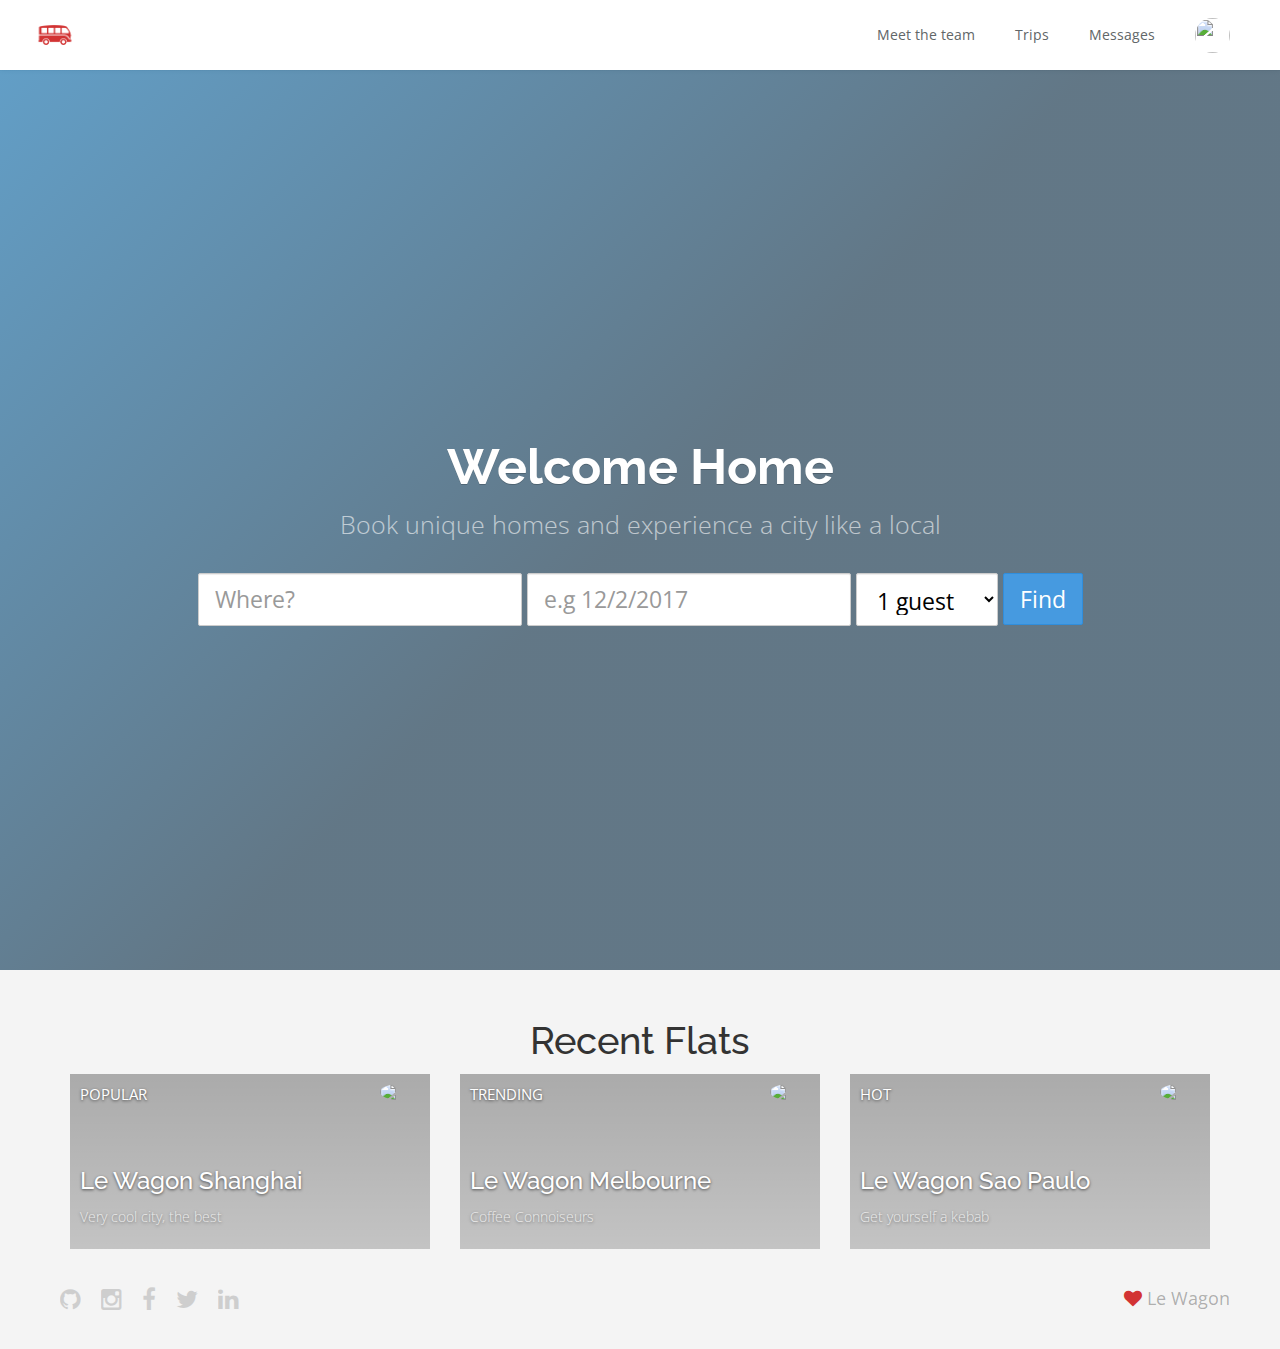
==== commit 8101d12d: "Automated commit at 2018-04-02 02:33:46 UTC by middleman-deploy 2.0.0-alpha" ====
--- a/index.html
+++ b/index.html
@@ -6,21 +6,123 @@
     <meta name="viewport"
           content="width=device-width, initial-scale=1, shrink-to-fit=no">
     <!-- Use the title from a page's frontmatter if it has one -->
-    <title>Le Wagon - Middleman</title>
-    <link href="stylesheets/application-3c48b980.css" rel="stylesheet" />
+    <title>AirBnB</title>
+    <link href="stylesheets/application-f7bf3345.css" rel="stylesheet" />
     <script src="javascripts/application-93de88c9.js"></script>
     <link href="images/favicon-f15af148.png" rel="icon" type="image/png" />
   </head>
   <body>
-    <div id="home">
-  <div class="home-content">
-    <img src="images/logo-acc9c0ec.png" width="200" alt="Logo" />
-    <p>
-      Middleman is now running!
-    </p>
-    <p class="about">
-      <a href="about.html">More about this template</a>
-    </p>
+    <div class="navbar-wagon">
+  <!-- Logo -->
+  <a href="/" class="navbar-wagon-brand">
+    <img src="images/logo-acc9c0ec.png" id="logo" alt="Logo" />
+  </a>
+
+  <!-- Right Navigation -->
+  <div class="navbar-wagon-right hidden-xs hidden-sm">
+
+    <a href="team.html" class=" navbar-wagon-item navbar-wagon-link">Meet the team</a>
+    <a href="" class="navbar-wagon-item navbar-wagon-link">Trips</a>
+    <a href="" class="navbar-wagon-item navbar-wagon-link">Messages</a>
+
+    <!-- Profile picture with dropdown list -->
+    <div class="navbar-wagon-item">
+      <div class="dropdown">
+        <img src="https://kitt.lewagon.com/placeholder/users/ssaunier" class="avatar dropdown-toggle" id="navbar-wagon-menu" data-toggle="dropdown">
+        <ul class="dropdown-menu dropdown-menu-right navbar-wagon-dropdown-menu">
+          <li><a href="#">Profile</a></li>
+          <li><a href="#">Dashboard</a></li>
+          <li><a href="#">Log Out</a></li>
+        </ul>
+      </div>
+    </div>
+  </div>
+
+  <!-- Dropdown appearing on mobile only -->
+  <div class="navbar-wagon-item hidden-md hidden-lg">
+    <div class="dropdown">
+      <i class="fa fa-bars dropdown-toggle" data-toggle="dropdown"></i>
+      <ul class="dropdown-menu dropdown-menu-right navbar-wagon-dropdown-menu">
+        <li><a href="#">Host</a></li>
+        <li><a href="#">Trips</a></li>
+        <li><a href="#">Messagese</a></li>
+      </ul>
+    </div>
+  </div>
+</div>
+
+    <div class="banner" style="background-image: linear-gradient(-225deg, rgba(0,101,168,0.6) 0%, rgba(0,36,61,0.6) 50%), url('https://kitt.lewagon.com/placeholder/cities/berlin');">
+  <div class="banner-content">
+    <h1>Welcome Home</h1>
+    <p>Book unique homes and experience a city like a local</p>
+    <form class="form-inline" action="/action_page.php">
+      <div class="form-group">
+        <input type="text" class="form-control input-lg" id="place" placeholder="Where?">
+      </div>
+      <div class="form-group">
+        <input type="text" class="form-control input-lg" id="date" placeholder="e.g 12/2/2017">
+      </div>
+      <select name="" id="" class="form-control input-lg">
+        <option value="1">1 guest</option>
+        <option value="2">2 guests</option>
+        <option value="3">3 guests</option>
+      </select>
+      <button type="submit" class="btn btn-primary btn-lg">Find</button>
+    </form>
+  </div>
+</div>
+
+<h2 class="cards-header text-center">Recent Flats</h2>
+<div class="container">
+  <div class="row">
+    <div class="col-xs-12 col-sm-4">
+      <div class="card" style="background-image: linear-gradient(rgba(0,0,0,0.3), rgba(0,0,0,0.2)), url('https://kitt.lewagon.com/placeholder/cities/shanghai');">
+        <div class="card-category">Popular</div>
+        <div class="card-description">
+          <h2>Le Wagon Shanghai</h2>
+          <p>Very cool city, the best</p>
+        </div>
+        <img class="card-user" src="https://kitt.lewagon.com/placeholder/users/tgenaitay">
+        <a class="card-link" href="#" ></a>
+      </div>
+    </div>
+    <div class="col-xs-12 col-sm-4">
+      <div class="card" style="background-image: linear-gradient(rgba(0,0,0,0.3), rgba(0,0,0,0.2)), url('https://kitt.lewagon.com/placeholder/cities/melbourne');">
+        <div class="card-category">Trending</div>
+        <div class="card-description">
+          <h2>Le Wagon Melbourne</h2>
+          <p>Coffee Connoiseurs</p>
+        </div>
+        <img class="card-user" src="https://kitt.lewagon.com/placeholder/users/tgenaitay">
+        <a class="card-link" href="#" ></a>
+      </div>
+    </div>
+    <div class="col-xs-12 col-sm-4">
+      <div class="card" style="background-image: linear-gradient(rgba(0,0,0,0.3), rgba(0,0,0,0.2)), url('https://kitt.lewagon.com/placeholder/cities/sao-paulo');">
+        <div class="card-category">Hot</div>
+        <div class="card-description">
+          <h2>Le Wagon Sao Paulo</h2>
+          <p>Get yourself a kebab</p>
+        </div>
+        <img class="card-user" src="https://kitt.lewagon.com/placeholder/users/tgenaitay">
+        <a class="card-link" href="#" ></a>
+      </div>
+    </div>
+  </div>
+</div>
+
+
+
+    <div class="footer">
+  <div class="footer-links">
+    <a href="#"><i class="fa fa-github"></i></a>
+    <a href="#"><i class="fa fa-instagram"></i></a>
+    <a href="#"><i class="fa fa-facebook"></i></a>
+    <a href="#"><i class="fa fa-twitter"></i></a>
+    <a href="#"><i class="fa fa-linkedin"></i></a>
+  </div>
+  <div class="footer-copyright">
+   <i class="fa fa-heart"></i> Le Wagon
   </div>
 </div>
 
--- a/stylesheets/application-f7bf3345.css
+++ b/stylesheets/application-f7bf3345.css
@@ -0,0 +1,8 @@
+@import url("https://fonts.googleapis.com/css?family=Open+Sans:400,300,700|Raleway:400,100,300,700,500");/*!
+ * Bootstrap v3.3.7 (http://getbootstrap.com)
+ * Copyright 2011-2016 Twitter, Inc.
+ * Licensed under MIT (https://github.com/twbs/bootstrap/blob/master/LICENSE)
+ *//*! normalize.css v3.0.3 | MIT License | github.com/necolas/normalize.css */html{font-family:sans-serif;-ms-text-size-adjust:100%;-webkit-text-size-adjust:100%}body{margin:0}article,aside,details,figcaption,figure,footer,header,hgroup,main,menu,nav,section,summary{display:block}audio,canvas,progress,video{display:inline-block;vertical-align:baseline}audio:not([controls]){display:none;height:0}[hidden],template{display:none}a{background-color:transparent}a:active,a:hover{outline:0}abbr[title]{border-bottom:1px dotted}b,strong{font-weight:bold}dfn{font-style:italic}h1{font-size:2em;margin:0.67em 0}mark{background:#ff0;color:#000}small{font-size:80%}sub,sup{font-size:75%;line-height:0;position:relative;vertical-align:baseline}sup{top:-0.5em}sub{bottom:-0.25em}img{border:0}svg:not(:root){overflow:hidden}figure{margin:1em 40px}hr{-webkit-box-sizing:content-box;box-sizing:content-box;height:0}pre{overflow:auto}code,kbd,pre,samp{font-family:monospace, monospace;font-size:1em}button,input,optgroup,select,textarea{color:inherit;font:inherit;margin:0}button{overflow:visible}button,select{text-transform:none}button,html input[type="button"],input[type="reset"],input[type="submit"]{-webkit-appearance:button;cursor:pointer}button[disabled],html input[disabled]{cursor:default}button::-moz-focus-inner,input::-moz-focus-inner{border:0;padding:0}input{line-height:normal}input[type="checkbox"],input[type="radio"]{-webkit-box-sizing:border-box;box-sizing:border-box;padding:0}input[type="number"]::-webkit-inner-spin-button,input[type="number"]::-webkit-outer-spin-button{height:auto}input[type="search"]{-webkit-appearance:textfield;-webkit-box-sizing:content-box;box-sizing:content-box}input[type="search"]::-webkit-search-cancel-button,input[type="search"]::-webkit-search-decoration{-webkit-appearance:none}fieldset{border:1px solid #c0c0c0;margin:0 2px;padding:0.35em 0.625em 0.75em}legend{border:0;padding:0}textarea{overflow:auto}optgroup{font-weight:bold}table{border-collapse:collapse;border-spacing:0}td,th{padding:0}/*! Source: https://github.com/h5bp/html5-boilerplate/blob/master/src/css/main.css */@media print{*,*:before,*:after{background:transparent !important;color:#000 !important;-webkit-box-shadow:none !important;box-shadow:none !important;text-shadow:none !important}a,a:visited{text-decoration:underline}a[href]:after{content:" (" attr(href) ")"}abbr[title]:after{content:" (" attr(title) ")"}a[href^="#"]:after,a[href^="javascript:"]:after{content:""}pre,blockquote{border:1px solid #999;page-break-inside:avoid}thead{display:table-header-group}tr,img{page-break-inside:avoid}img{max-width:100% !important}p,h2,h3{orphans:3;widows:3}h2,h3{page-break-after:avoid}.navbar{display:none}.btn>.caret,.dropup>.btn>.caret{border-top-color:#000 !important}.label{border:1px solid #000}.table{border-collapse:collapse !important}.table td,.table th{background-color:#fff !important}.table-bordered th,.table-bordered td{border:1px solid #ddd !important}}@font-face{font-family:'Glyphicons Halflings';src:url("../assets/bootstrap/glyphicons-halflings-regular-86b6f62b.eot");src:url("../assets/bootstrap/glyphicons-halflings-regular-86b6f62b.eot?#iefix") format("embedded-opentype"),url("../assets/bootstrap/glyphicons-halflings-regular-ca35b697.woff2") format("woff2"),url("../assets/bootstrap/glyphicons-halflings-regular-278e49a8.woff") format("woff"),url("../assets/bootstrap/glyphicons-halflings-regular-44bc1850.ttf") format("truetype"),url("../assets/bootstrap/glyphicons-halflings-regular-de51a849.svg#glyphicons_halflingsregular") format("svg")}.glyphicon{position:relative;top:1px;display:inline-block;font-family:'Glyphicons Halflings';font-style:normal;font-weight:normal;line-height:1;-webkit-font-smoothing:antialiased;-moz-osx-font-smoothing:grayscale}.glyphicon-asterisk:before{content:"\002a"}.glyphicon-plus:before{content:"\002b"}.glyphicon-euro:before,.glyphicon-eur:before{content:"\20ac"}.glyphicon-minus:before{content:"\2212"}.glyphicon-cloud:before{content:"\2601"}.glyphicon-envelope:before{content:"\2709"}.glyphicon-pencil:before{content:"\270f"}.glyphicon-glass:before{content:"\e001"}.glyphicon-music:before{content:"\e002"}.glyphicon-search:before{content:"\e003"}.glyphicon-heart:before{content:"\e005"}.glyphicon-star:before{content:"\e006"}.glyphicon-star-empty:before{content:"\e007"}.glyphicon-user:before{content:"\e008"}.glyphicon-film:before{content:"\e009"}.glyphicon-th-large:before{content:"\e010"}.glyphicon-th:before{content:"\e011"}.glyphicon-th-list:before{content:"\e012"}.glyphicon-ok:before{content:"\e013"}.glyphicon-remove:before{content:"\e014"}.glyphicon-zoom-in:before{content:"\e015"}.glyphicon-zoom-out:before{content:"\e016"}.glyphicon-off:before{content:"\e017"}.glyphicon-signal:before{content:"\e018"}.glyphicon-cog:before{content:"\e019"}.glyphicon-trash:before{content:"\e020"}.glyphicon-home:before{content:"\e021"}.glyphicon-file:before{content:"\e022"}.glyphicon-time:before{content:"\e023"}.glyphicon-road:before{content:"\e024"}.glyphicon-download-alt:before{content:"\e025"}.glyphicon-download:before{content:"\e026"}.glyphicon-upload:before{content:"\e027"}.glyphicon-inbox:before{content:"\e028"}.glyphicon-play-circle:before{content:"\e029"}.glyphicon-repeat:before{content:"\e030"}.glyphicon-refresh:before{content:"\e031"}.glyphicon-list-alt:before{content:"\e032"}.glyphicon-lock:before{content:"\e033"}.glyphicon-flag:before{content:"\e034"}.glyphicon-headphones:before{content:"\e035"}.glyphicon-volume-off:before{content:"\e036"}.glyphicon-volume-down:before{content:"\e037"}.glyphicon-volume-up:before{content:"\e038"}.glyphicon-qrcode:before{content:"\e039"}.glyphicon-barcode:before{content:"\e040"}.glyphicon-tag:before{content:"\e041"}.glyphicon-tags:before{content:"\e042"}.glyphicon-book:before{content:"\e043"}.glyphicon-bookmark:before{content:"\e044"}.glyphicon-print:before{content:"\e045"}.glyphicon-camera:before{content:"\e046"}.glyphicon-font:before{content:"\e047"}.glyphicon-bold:before{content:"\e048"}.glyphicon-italic:before{content:"\e049"}.glyphicon-text-height:before{content:"\e050"}.glyphicon-text-width:before{content:"\e051"}.glyphicon-align-left:before{content:"\e052"}.glyphicon-align-center:before{content:"\e053"}.glyphicon-align-right:before{content:"\e054"}.glyphicon-align-justify:before{content:"\e055"}.glyphicon-list:before{content:"\e056"}.glyphicon-indent-left:before{content:"\e057"}.glyphicon-indent-right:before{content:"\e058"}.glyphicon-facetime-video:before{content:"\e059"}.glyphicon-picture:before{content:"\e060"}.glyphicon-map-marker:before{content:"\e062"}.glyphicon-adjust:before{content:"\e063"}.glyphicon-tint:before{content:"\e064"}.glyphicon-edit:before{content:"\e065"}.glyphicon-share:before{content:"\e066"}.glyphicon-check:before{content:"\e067"}.glyphicon-move:before{content:"\e068"}.glyphicon-step-backward:before{content:"\e069"}.glyphicon-fast-backward:before{content:"\e070"}.glyphicon-backward:before{content:"\e071"}.glyphicon-play:before{content:"\e072"}.glyphicon-pause:before{content:"\e073"}.glyphicon-stop:before{content:"\e074"}.glyphicon-forward:before{content:"\e075"}.glyphicon-fast-forward:before{content:"\e076"}.glyphicon-step-forward:before{content:"\e077"}.glyphicon-eject:before{content:"\e078"}.glyphicon-chevron-left:before{content:"\e079"}.glyphicon-chevron-right:before{content:"\e080"}.glyphicon-plus-sign:before{content:"\e081"}.glyphicon-minus-sign:before{content:"\e082"}.glyphicon-remove-sign:before{content:"\e083"}.glyphicon-ok-sign:before{content:"\e084"}.glyphicon-question-sign:before{content:"\e085"}.glyphicon-info-sign:before{content:"\e086"}.glyphicon-screenshot:before{content:"\e087"}.glyphicon-remove-circle:before{content:"\e088"}.glyphicon-ok-circle:before{content:"\e089"}.glyphicon-ban-circle:before{content:"\e090"}.glyphicon-arrow-left:before{content:"\e091"}.glyphicon-arrow-right:before{content:"\e092"}.glyphicon-arrow-up:before{content:"\e093"}.glyphicon-arrow-down:before{content:"\e094"}.glyphicon-share-alt:before{content:"\e095"}.glyphicon-resize-full:before{content:"\e096"}.glyphicon-resize-small:before{content:"\e097"}.glyphicon-exclamation-sign:before{content:"\e101"}.glyphicon-gift:before{content:"\e102"}.glyphicon-leaf:before{content:"\e103"}.glyphicon-fire:before{content:"\e104"}.glyphicon-eye-open:before{content:"\e105"}.glyphicon-eye-close:before{content:"\e106"}.glyphicon-warning-sign:before{content:"\e107"}.glyphicon-plane:before{content:"\e108"}.glyphicon-calendar:before{content:"\e109"}.glyphicon-random:before{content:"\e110"}.glyphicon-comment:before{content:"\e111"}.glyphicon-magnet:before{content:"\e112"}.glyphicon-chevron-up:before{content:"\e113"}.glyphicon-chevron-down:before{content:"\e114"}.glyphicon-retweet:before{content:"\e115"}.glyphicon-shopping-cart:before{content:"\e116"}.glyphicon-folder-close:before{content:"\e117"}.glyphicon-folder-open:before{content:"\e118"}.glyphicon-resize-vertical:before{content:"\e119"}.glyphicon-resize-horizontal:before{content:"\e120"}.glyphicon-hdd:before{content:"\e121"}.glyphicon-bullhorn:before{content:"\e122"}.glyphicon-bell:before{content:"\e123"}.glyphicon-certificate:before{content:"\e124"}.glyphicon-thumbs-up:before{content:"\e125"}.glyphicon-thumbs-down:before{content:"\e126"}.glyphicon-hand-right:before{content:"\e127"}.glyphicon-hand-left:before{content:"\e128"}.glyphicon-hand-up:before{content:"\e129"}.glyphicon-hand-down:before{content:"\e130"}.glyphicon-circle-arrow-right:before{content:"\e131"}.glyphicon-circle-arrow-left:before{content:"\e132"}.glyphicon-circle-arrow-up:before{content:"\e133"}.glyphicon-circle-arrow-down:before{content:"\e134"}.glyphicon-globe:before{content:"\e135"}.glyphicon-wrench:before{content:"\e136"}.glyphicon-tasks:before{content:"\e137"}.glyphicon-filter:before{content:"\e138"}.glyphicon-briefcase:before{content:"\e139"}.glyphicon-fullscreen:before{content:"\e140"}.glyphicon-dashboard:before{content:"\e141"}.glyphicon-paperclip:before{content:"\e142"}.glyphicon-heart-empty:before{content:"\e143"}.glyphicon-link:before{content:"\e144"}.glyphicon-phone:before{content:"\e145"}.glyphicon-pushpin:before{content:"\e146"}.glyphicon-usd:before{content:"\e148"}.glyphicon-gbp:before{content:"\e149"}.glyphicon-sort:before{content:"\e150"}.glyphicon-sort-by-alphabet:before{content:"\e151"}.glyphicon-sort-by-alphabet-alt:before{content:"\e152"}.glyphicon-sort-by-order:before{content:"\e153"}.glyphicon-sort-by-order-alt:before{content:"\e154"}.glyphicon-sort-by-attributes:before{content:"\e155"}.glyphicon-sort-by-attributes-alt:before{content:"\e156"}.glyphicon-unchecked:before{content:"\e157"}.glyphicon-expand:before{content:"\e158"}.glyphicon-collapse-down:before{content:"\e159"}.glyphicon-collapse-up:before{content:"\e160"}.glyphicon-log-in:before{content:"\e161"}.glyphicon-flash:before{content:"\e162"}.glyphicon-log-out:before{content:"\e163"}.glyphicon-new-window:before{content:"\e164"}.glyphicon-record:before{content:"\e165"}.glyphicon-save:before{content:"\e166"}.glyphicon-open:before{content:"\e167"}.glyphicon-saved:before{content:"\e168"}.glyphicon-import:before{content:"\e169"}.glyphicon-export:before{content:"\e170"}.glyphicon-send:before{content:"\e171"}.glyphicon-floppy-disk:before{content:"\e172"}.glyphicon-floppy-saved:before{content:"\e173"}.glyphicon-floppy-remove:before{content:"\e174"}.glyphicon-floppy-save:before{content:"\e175"}.glyphicon-floppy-open:before{content:"\e176"}.glyphicon-credit-card:before{content:"\e177"}.glyphicon-transfer:before{content:"\e178"}.glyphicon-cutlery:before{content:"\e179"}.glyphicon-header:before{content:"\e180"}.glyphicon-compressed:before{content:"\e181"}.glyphicon-earphone:before{content:"\e182"}.glyphicon-phone-alt:before{content:"\e183"}.glyphicon-tower:before{content:"\e184"}.glyphicon-stats:before{content:"\e185"}.glyphicon-sd-video:before{content:"\e186"}.glyphicon-hd-video:before{content:"\e187"}.glyphicon-subtitles:before{content:"\e188"}.glyphicon-sound-stereo:before{content:"\e189"}.glyphicon-sound-dolby:before{content:"\e190"}.glyphicon-sound-5-1:before{content:"\e191"}.glyphicon-sound-6-1:before{content:"\e192"}.glyphicon-sound-7-1:before{content:"\e193"}.glyphicon-copyright-mark:before{content:"\e194"}.glyphicon-registration-mark:before{content:"\e195"}.glyphicon-cloud-download:before{content:"\e197"}.glyphicon-cloud-upload:before{content:"\e198"}.glyphicon-tree-conifer:before{content:"\e199"}.glyphicon-tree-deciduous:before{content:"\e200"}.glyphicon-cd:before{content:"\e201"}.glyphicon-save-file:before{content:"\e202"}.glyphicon-open-file:before{content:"\e203"}.glyphicon-level-up:before{content:"\e204"}.glyphicon-copy:before{content:"\e205"}.glyphicon-paste:before{content:"\e206"}.glyphicon-alert:before{content:"\e209"}.glyphicon-equalizer:before{content:"\e210"}.glyphicon-king:before{content:"\e211"}.glyphicon-queen:before{content:"\e212"}.glyphicon-pawn:before{content:"\e213"}.glyphicon-bishop:before{content:"\e214"}.glyphicon-knight:before{content:"\e215"}.glyphicon-baby-formula:before{content:"\e216"}.glyphicon-tent:before{content:"\26fa"}.glyphicon-blackboard:before{content:"\e218"}.glyphicon-bed:before{content:"\e219"}.glyphicon-apple:before{content:"\f8ff"}.glyphicon-erase:before{content:"\e221"}.glyphicon-hourglass:before{content:"\231b"}.glyphicon-lamp:before{content:"\e223"}.glyphicon-duplicate:before{content:"\e224"}.glyphicon-piggy-bank:before{content:"\e225"}.glyphicon-scissors:before{content:"\e226"}.glyphicon-bitcoin:before{content:"\e227"}.glyphicon-btc:before{content:"\e227"}.glyphicon-xbt:before{content:"\e227"}.glyphicon-yen:before{content:"\00a5"}.glyphicon-jpy:before{content:"\00a5"}.glyphicon-ruble:before{content:"\20bd"}.glyphicon-rub:before{content:"\20bd"}.glyphicon-scale:before{content:"\e230"}.glyphicon-ice-lolly:before{content:"\e231"}.glyphicon-ice-lolly-tasted:before{content:"\e232"}.glyphicon-education:before{content:"\e233"}.glyphicon-option-horizontal:before{content:"\e234"}.glyphicon-option-vertical:before{content:"\e235"}.glyphicon-menu-hamburger:before{content:"\e236"}.glyphicon-modal-window:before{content:"\e237"}.glyphicon-oil:before{content:"\e238"}.glyphicon-grain:before{content:"\e239"}.glyphicon-sunglasses:before{content:"\e240"}.glyphicon-text-size:before{content:"\e241"}.glyphicon-text-color:before{content:"\e242"}.glyphicon-text-background:before{content:"\e243"}.glyphicon-object-align-top:before{content:"\e244"}.glyphicon-object-align-bottom:before{content:"\e245"}.glyphicon-object-align-horizontal:before{content:"\e246"}.glyphicon-object-align-left:before{content:"\e247"}.glyphicon-object-align-vertical:before{content:"\e248"}.glyphicon-object-align-right:before{content:"\e249"}.glyphicon-triangle-right:before{content:"\e250"}.glyphicon-triangle-left:before{content:"\e251"}.glyphicon-triangle-bottom:before{content:"\e252"}.glyphicon-triangle-top:before{content:"\e253"}.glyphicon-console:before{content:"\e254"}.glyphicon-superscript:before{content:"\e255"}.glyphicon-subscript:before{content:"\e256"}.glyphicon-menu-left:before{content:"\e257"}.glyphicon-menu-right:before{content:"\e258"}.glyphicon-menu-down:before{content:"\e259"}.glyphicon-menu-up:before{content:"\e260"}*{-webkit-box-sizing:border-box;box-sizing:border-box}*:before,*:after{-webkit-box-sizing:border-box;box-sizing:border-box}html{font-size:10px;-webkit-tap-highlight-color:transparent}body{font-family:"Open Sans", "Helvetica", "sans-serif";font-size:18px;line-height:1.42857143;color:#333333;background-color:#F4F4F4}input,button,select,textarea{font-family:inherit;font-size:inherit;line-height:inherit}a{color:#469AE0;text-decoration:none}a:hover,a:focus{color:#1f74ba;text-decoration:underline}a:focus{outline:5px auto -webkit-focus-ring-color;outline-offset:-2px}figure{margin:0}img{vertical-align:middle}.img-responsive{display:block;max-width:100%;height:auto}.img-rounded{border-radius:2px}.img-thumbnail{padding:4px;line-height:1.42857143;background-color:#F4F4F4;border:1px solid #ddd;border-radius:2px;-webkit-transition:all 0.2s ease-in-out;transition:all 0.2s ease-in-out;display:inline-block;max-width:100%;height:auto}.img-circle{border-radius:50%}hr{margin-top:25px;margin-bottom:25px;border:0;border-top:1px solid #eeeeee}.sr-only{position:absolute;width:1px;height:1px;margin:-1px;padding:0;overflow:hidden;clip:rect(0, 0, 0, 0);border:0}.sr-only-focusable:active,.sr-only-focusable:focus{position:static;width:auto;height:auto;margin:0;overflow:visible;clip:auto}[role="button"]{cursor:pointer}h1,h2,h3,h4,h5,h6,.h1,.h2,.h3,.h4,.h5,.h6{font-family:"Raleway", "Helvetica", "sans-serif";font-weight:500;line-height:1.1;color:inherit}h1 small,h1 .small,h2 small,h2 .small,h3 small,h3 .small,h4 small,h4 .small,h5 small,h5 .small,h6 small,h6 .small,.h1 small,.h1 .small,.h2 small,.h2 .small,.h3 small,.h3 .small,.h4 small,.h4 .small,.h5 small,.h5 .small,.h6 small,.h6 .small{font-weight:normal;line-height:1;color:#777777}h1,.h1,h2,.h2,h3,.h3{margin-top:25px;margin-bottom:12.5px}h1 small,h1 .small,.h1 small,.h1 .small,h2 small,h2 .small,.h2 small,.h2 .small,h3 small,h3 .small,.h3 small,.h3 .small{font-size:65%}h4,.h4,h5,.h5,h6,.h6{margin-top:12.5px;margin-bottom:12.5px}h4 small,h4 .small,.h4 small,.h4 .small,h5 small,h5 .small,.h5 small,.h5 .small,h6 small,h6 .small,.h6 small,.h6 .small{font-size:75%}h1,.h1{font-size:46px}h2,.h2{font-size:38px}h3,.h3{font-size:31px}h4,.h4{font-size:23px}h5,.h5{font-size:18px}h6,.h6{font-size:16px}p{margin:0 0 12.5px}.lead{margin-bottom:25px;font-size:20px;font-weight:300;line-height:1.4}@media (min-width: 768px){.lead{font-size:27px}}small,.small{font-size:88%}mark,.mark{background-color:#fcf8e3;padding:.2em}.text-left{text-align:left}.text-right{text-align:right}.text-center{text-align:center}.text-justify{text-align:justify}.text-nowrap{white-space:nowrap}.text-lowercase{text-transform:lowercase}.text-uppercase,.initialism{text-transform:uppercase}.text-capitalize{text-transform:capitalize}.text-muted{color:#777777}.text-primary{color:#469AE0}a.text-primary:hover,a.text-primary:focus{color:#2381d0}.text-success{color:#3c763d}a.text-success:hover,a.text-success:focus{color:#2b542c}.text-info{color:#31708f}a.text-info:hover,a.text-info:focus{color:#245269}.text-warning{color:#8a6d3b}a.text-warning:hover,a.text-warning:focus{color:#66512c}.text-danger{color:#a94442}a.text-danger:hover,a.text-danger:focus{color:#843534}.bg-primary{color:#fff}.bg-primary{background-color:#469AE0}a.bg-primary:hover,a.bg-primary:focus{background-color:#2381d0}.bg-success{background-color:#dff0d8}a.bg-success:hover,a.bg-success:focus{background-color:#c1e2b3}.bg-info{background-color:#d9edf7}a.bg-info:hover,a.bg-info:focus{background-color:#afd9ee}.bg-warning{background-color:#fcf8e3}a.bg-warning:hover,a.bg-warning:focus{background-color:#f7ecb5}.bg-danger{background-color:#f2dede}a.bg-danger:hover,a.bg-danger:focus{background-color:#e4b9b9}.page-header{padding-bottom:11.5px;margin:50px 0 25px;border-bottom:1px solid #eeeeee}ul,ol{margin-top:0;margin-bottom:12.5px}ul ul,ul ol,ol ul,ol ol{margin-bottom:0}.list-unstyled{padding-left:0;list-style:none}.list-inline{padding-left:0;list-style:none;margin-left:-5px}.list-inline>li{display:inline-block;padding-left:5px;padding-right:5px}dl{margin-top:0;margin-bottom:25px}dt,dd{line-height:1.42857143}dt{font-weight:bold}dd{margin-left:0}.dl-horizontal dd:before,.dl-horizontal dd:after{content:" ";display:table}.dl-horizontal dd:after{clear:both}@media (min-width: 768px){.dl-horizontal dt{float:left;width:160px;clear:left;text-align:right;overflow:hidden;text-overflow:ellipsis;white-space:nowrap}.dl-horizontal dd{margin-left:180px}}abbr[title],abbr[data-original-title]{cursor:help;border-bottom:1px dotted #777777}.initialism{font-size:90%}blockquote{padding:12.5px 25px;margin:0 0 25px;font-size:22.5px;border-left:5px solid #eeeeee}blockquote p:last-child,blockquote ul:last-child,blockquote ol:last-child{margin-bottom:0}blockquote footer,blockquote small,blockquote .small{display:block;font-size:80%;line-height:1.42857143;color:#777777}blockquote footer:before,blockquote small:before,blockquote .small:before{content:'\2014 \00A0'}.blockquote-reverse,blockquote.pull-right{padding-right:15px;padding-left:0;border-right:5px solid #eeeeee;border-left:0;text-align:right}.blockquote-reverse footer:before,.blockquote-reverse small:before,.blockquote-reverse .small:before,blockquote.pull-right footer:before,blockquote.pull-right small:before,blockquote.pull-right .small:before{content:''}.blockquote-reverse footer:after,.blockquote-reverse small:after,.blockquote-reverse .small:after,blockquote.pull-right footer:after,blockquote.pull-right small:after,blockquote.pull-right .small:after{content:'\00A0 \2014'}address{margin-bottom:25px;font-style:normal;line-height:1.42857143}code,kbd,pre,samp{font-family:Menlo, Monaco, Consolas, "Courier New", monospace}code{padding:2px 4px;font-size:90%;color:#c7254e;background-color:#f9f2f4;border-radius:2px}kbd{padding:2px 4px;font-size:90%;color:#fff;background-color:#333;border-radius:2px;-webkit-box-shadow:inset 0 -1px 0 rgba(0,0,0,0.25);box-shadow:inset 0 -1px 0 rgba(0,0,0,0.25)}kbd kbd{padding:0;font-size:100%;font-weight:bold;-webkit-box-shadow:none;box-shadow:none}pre{display:block;padding:12px;margin:0 0 12.5px;font-size:17px;line-height:1.42857143;word-break:break-all;word-wrap:break-word;color:#333333;background-color:#f5f5f5;border:1px solid #ccc;border-radius:2px}pre code{padding:0;font-size:inherit;color:inherit;white-space:pre-wrap;background-color:transparent;border-radius:0}.pre-scrollable{max-height:340px;overflow-y:scroll}.container{margin-right:auto;margin-left:auto;padding-left:15px;padding-right:15px}.container:before,.container:after{content:" ";display:table}.container:after{clear:both}@media (min-width: 768px){.container{width:750px}}@media (min-width: 992px){.container{width:970px}}@media (min-width: 1200px){.container{width:1170px}}.container-fluid{margin-right:auto;margin-left:auto;padding-left:15px;padding-right:15px}.container-fluid:before,.container-fluid:after{content:" ";display:table}.container-fluid:after{clear:both}.row{margin-left:-15px;margin-right:-15px}.row:before,.row:after{content:" ";display:table}.row:after{clear:both}.col-xs-1,.col-sm-1,.col-md-1,.col-lg-1,.col-xs-2,.col-sm-2,.col-md-2,.col-lg-2,.col-xs-3,.col-sm-3,.col-md-3,.col-lg-3,.col-xs-4,.col-sm-4,.col-md-4,.col-lg-4,.col-xs-5,.col-sm-5,.col-md-5,.col-lg-5,.col-xs-6,.col-sm-6,.col-md-6,.col-lg-6,.col-xs-7,.col-sm-7,.col-md-7,.col-lg-7,.col-xs-8,.col-sm-8,.col-md-8,.col-lg-8,.col-xs-9,.col-sm-9,.col-md-9,.col-lg-9,.col-xs-10,.col-sm-10,.col-md-10,.col-lg-10,.col-xs-11,.col-sm-11,.col-md-11,.col-lg-11,.col-xs-12,.col-sm-12,.col-md-12,.col-lg-12{position:relative;min-height:1px;padding-left:15px;padding-right:15px}.col-xs-1,.col-xs-2,.col-xs-3,.col-xs-4,.col-xs-5,.col-xs-6,.col-xs-7,.col-xs-8,.col-xs-9,.col-xs-10,.col-xs-11,.col-xs-12{float:left}.col-xs-1{width:8.33333333%}.col-xs-2{width:16.66666667%}.col-xs-3{width:25%}.col-xs-4{width:33.33333333%}.col-xs-5{width:41.66666667%}.col-xs-6{width:50%}.col-xs-7{width:58.33333333%}.col-xs-8{width:66.66666667%}.col-xs-9{width:75%}.col-xs-10{width:83.33333333%}.col-xs-11{width:91.66666667%}.col-xs-12{width:100%}.col-xs-pull-0{right:auto}.col-xs-pull-1{right:8.33333333%}.col-xs-pull-2{right:16.66666667%}.col-xs-pull-3{right:25%}.col-xs-pull-4{right:33.33333333%}.col-xs-pull-5{right:41.66666667%}.col-xs-pull-6{right:50%}.col-xs-pull-7{right:58.33333333%}.col-xs-pull-8{right:66.66666667%}.col-xs-pull-9{right:75%}.col-xs-pull-10{right:83.33333333%}.col-xs-pull-11{right:91.66666667%}.col-xs-pull-12{right:100%}.col-xs-push-0{left:auto}.col-xs-push-1{left:8.33333333%}.col-xs-push-2{left:16.66666667%}.col-xs-push-3{left:25%}.col-xs-push-4{left:33.33333333%}.col-xs-push-5{left:41.66666667%}.col-xs-push-6{left:50%}.col-xs-push-7{left:58.33333333%}.col-xs-push-8{left:66.66666667%}.col-xs-push-9{left:75%}.col-xs-push-10{left:83.33333333%}.col-xs-push-11{left:91.66666667%}.col-xs-push-12{left:100%}.col-xs-offset-0{margin-left:0%}.col-xs-offset-1{margin-left:8.33333333%}.col-xs-offset-2{margin-left:16.66666667%}.col-xs-offset-3{margin-left:25%}.col-xs-offset-4{margin-left:33.33333333%}.col-xs-offset-5{margin-left:41.66666667%}.col-xs-offset-6{margin-left:50%}.col-xs-offset-7{margin-left:58.33333333%}.col-xs-offset-8{margin-left:66.66666667%}.col-xs-offset-9{margin-left:75%}.col-xs-offset-10{margin-left:83.33333333%}.col-xs-offset-11{margin-left:91.66666667%}.col-xs-offset-12{margin-left:100%}@media (min-width: 768px){.col-sm-1,.col-sm-2,.col-sm-3,.col-sm-4,.col-sm-5,.col-sm-6,.col-sm-7,.col-sm-8,.col-sm-9,.col-sm-10,.col-sm-11,.col-sm-12{float:left}.col-sm-1{width:8.33333333%}.col-sm-2{width:16.66666667%}.col-sm-3{width:25%}.col-sm-4{width:33.33333333%}.col-sm-5{width:41.66666667%}.col-sm-6{width:50%}.col-sm-7{width:58.33333333%}.col-sm-8{width:66.66666667%}.col-sm-9{width:75%}.col-sm-10{width:83.33333333%}.col-sm-11{width:91.66666667%}.col-sm-12{width:100%}.col-sm-pull-0{right:auto}.col-sm-pull-1{right:8.33333333%}.col-sm-pull-2{right:16.66666667%}.col-sm-pull-3{right:25%}.col-sm-pull-4{right:33.33333333%}.col-sm-pull-5{right:41.66666667%}.col-sm-pull-6{right:50%}.col-sm-pull-7{right:58.33333333%}.col-sm-pull-8{right:66.66666667%}.col-sm-pull-9{right:75%}.col-sm-pull-10{right:83.33333333%}.col-sm-pull-11{right:91.66666667%}.col-sm-pull-12{right:100%}.col-sm-push-0{left:auto}.col-sm-push-1{left:8.33333333%}.col-sm-push-2{left:16.66666667%}.col-sm-push-3{left:25%}.col-sm-push-4{left:33.33333333%}.col-sm-push-5{left:41.66666667%}.col-sm-push-6{left:50%}.col-sm-push-7{left:58.33333333%}.col-sm-push-8{left:66.66666667%}.col-sm-push-9{left:75%}.col-sm-push-10{left:83.33333333%}.col-sm-push-11{left:91.66666667%}.col-sm-push-12{left:100%}.col-sm-offset-0{margin-left:0%}.col-sm-offset-1{margin-left:8.33333333%}.col-sm-offset-2{margin-left:16.66666667%}.col-sm-offset-3{margin-left:25%}.col-sm-offset-4{margin-left:33.33333333%}.col-sm-offset-5{margin-left:41.66666667%}.col-sm-offset-6{margin-left:50%}.col-sm-offset-7{margin-left:58.33333333%}.col-sm-offset-8{margin-left:66.66666667%}.col-sm-offset-9{margin-left:75%}.col-sm-offset-10{margin-left:83.33333333%}.col-sm-offset-11{margin-left:91.66666667%}.col-sm-offset-12{margin-left:100%}}@media (min-width: 992px){.col-md-1,.col-md-2,.col-md-3,.col-md-4,.col-md-5,.col-md-6,.col-md-7,.col-md-8,.col-md-9,.col-md-10,.col-md-11,.col-md-12{float:left}.col-md-1{width:8.33333333%}.col-md-2{width:16.66666667%}.col-md-3{width:25%}.col-md-4{width:33.33333333%}.col-md-5{width:41.66666667%}.col-md-6{width:50%}.col-md-7{width:58.33333333%}.col-md-8{width:66.66666667%}.col-md-9{width:75%}.col-md-10{width:83.33333333%}.col-md-11{width:91.66666667%}.col-md-12{width:100%}.col-md-pull-0{right:auto}.col-md-pull-1{right:8.33333333%}.col-md-pull-2{right:16.66666667%}.col-md-pull-3{right:25%}.col-md-pull-4{right:33.33333333%}.col-md-pull-5{right:41.66666667%}.col-md-pull-6{right:50%}.col-md-pull-7{right:58.33333333%}.col-md-pull-8{right:66.66666667%}.col-md-pull-9{right:75%}.col-md-pull-10{right:83.33333333%}.col-md-pull-11{right:91.66666667%}.col-md-pull-12{right:100%}.col-md-push-0{left:auto}.col-md-push-1{left:8.33333333%}.col-md-push-2{left:16.66666667%}.col-md-push-3{left:25%}.col-md-push-4{left:33.33333333%}.col-md-push-5{left:41.66666667%}.col-md-push-6{left:50%}.col-md-push-7{left:58.33333333%}.col-md-push-8{left:66.66666667%}.col-md-push-9{left:75%}.col-md-push-10{left:83.33333333%}.col-md-push-11{left:91.66666667%}.col-md-push-12{left:100%}.col-md-offset-0{margin-left:0%}.col-md-offset-1{margin-left:8.33333333%}.col-md-offset-2{margin-left:16.66666667%}.col-md-offset-3{margin-left:25%}.col-md-offset-4{margin-left:33.33333333%}.col-md-offset-5{margin-left:41.66666667%}.col-md-offset-6{margin-left:50%}.col-md-offset-7{margin-left:58.33333333%}.col-md-offset-8{margin-left:66.66666667%}.col-md-offset-9{margin-left:75%}.col-md-offset-10{margin-left:83.33333333%}.col-md-offset-11{margin-left:91.66666667%}.col-md-offset-12{margin-left:100%}}@media (min-width: 1200px){.col-lg-1,.col-lg-2,.col-lg-3,.col-lg-4,.col-lg-5,.col-lg-6,.col-lg-7,.col-lg-8,.col-lg-9,.col-lg-10,.col-lg-11,.col-lg-12{float:left}.col-lg-1{width:8.33333333%}.col-lg-2{width:16.66666667%}.col-lg-3{width:25%}.col-lg-4{width:33.33333333%}.col-lg-5{width:41.66666667%}.col-lg-6{width:50%}.col-lg-7{width:58.33333333%}.col-lg-8{width:66.66666667%}.col-lg-9{width:75%}.col-lg-10{width:83.33333333%}.col-lg-11{width:91.66666667%}.col-lg-12{width:100%}.col-lg-pull-0{right:auto}.col-lg-pull-1{right:8.33333333%}.col-lg-pull-2{right:16.66666667%}.col-lg-pull-3{right:25%}.col-lg-pull-4{right:33.33333333%}.col-lg-pull-5{right:41.66666667%}.col-lg-pull-6{right:50%}.col-lg-pull-7{right:58.33333333%}.col-lg-pull-8{right:66.66666667%}.col-lg-pull-9{right:75%}.col-lg-pull-10{right:83.33333333%}.col-lg-pull-11{right:91.66666667%}.col-lg-pull-12{right:100%}.col-lg-push-0{left:auto}.col-lg-push-1{left:8.33333333%}.col-lg-push-2{left:16.66666667%}.col-lg-push-3{left:25%}.col-lg-push-4{left:33.33333333%}.col-lg-push-5{left:41.66666667%}.col-lg-push-6{left:50%}.col-lg-push-7{left:58.33333333%}.col-lg-push-8{left:66.66666667%}.col-lg-push-9{left:75%}.col-lg-push-10{left:83.33333333%}.col-lg-push-11{left:91.66666667%}.col-lg-push-12{left:100%}.col-lg-offset-0{margin-left:0%}.col-lg-offset-1{margin-left:8.33333333%}.col-lg-offset-2{margin-left:16.66666667%}.col-lg-offset-3{margin-left:25%}.col-lg-offset-4{margin-left:33.33333333%}.col-lg-offset-5{margin-left:41.66666667%}.col-lg-offset-6{margin-left:50%}.col-lg-offset-7{margin-left:58.33333333%}.col-lg-offset-8{margin-left:66.66666667%}.col-lg-offset-9{margin-left:75%}.col-lg-offset-10{margin-left:83.33333333%}.col-lg-offset-11{margin-left:91.66666667%}.col-lg-offset-12{margin-left:100%}}table{background-color:transparent}caption{padding-top:8px;padding-bottom:8px;color:#777777;text-align:left}th{text-align:left}.table{width:100%;max-width:100%;margin-bottom:25px}.table>thead>tr>th,.table>thead>tr>td,.table>tbody>tr>th,.table>tbody>tr>td,.table>tfoot>tr>th,.table>tfoot>tr>td{padding:8px;line-height:1.42857143;vertical-align:top;border-top:1px solid #ddd}.table>thead>tr>th{vertical-align:bottom;border-bottom:2px solid #ddd}.table>caption+thead>tr:first-child>th,.table>caption+thead>tr:first-child>td,.table>colgroup+thead>tr:first-child>th,.table>colgroup+thead>tr:first-child>td,.table>thead:first-child>tr:first-child>th,.table>thead:first-child>tr:first-child>td{border-top:0}.table>tbody+tbody{border-top:2px solid #ddd}.table .table{background-color:#F4F4F4}.table-condensed>thead>tr>th,.table-condensed>thead>tr>td,.table-condensed>tbody>tr>th,.table-condensed>tbody>tr>td,.table-condensed>tfoot>tr>th,.table-condensed>tfoot>tr>td{padding:5px}.table-bordered{border:1px solid #ddd}.table-bordered>thead>tr>th,.table-bordered>thead>tr>td,.table-bordered>tbody>tr>th,.table-bordered>tbody>tr>td,.table-bordered>tfoot>tr>th,.table-bordered>tfoot>tr>td{border:1px solid #ddd}.table-bordered>thead>tr>th,.table-bordered>thead>tr>td{border-bottom-width:2px}.table-striped>tbody>tr:nth-of-type(odd){background-color:#f9f9f9}.table-hover>tbody>tr:hover{background-color:#f5f5f5}table col[class*="col-"]{position:static;float:none;display:table-column}table td[class*="col-"],table th[class*="col-"]{position:static;float:none;display:table-cell}.table>thead>tr>td.active,.table>thead>tr>th.active,.table>thead>tr.active>td,.table>thead>tr.active>th,.table>tbody>tr>td.active,.table>tbody>tr>th.active,.table>tbody>tr.active>td,.table>tbody>tr.active>th,.table>tfoot>tr>td.active,.table>tfoot>tr>th.active,.table>tfoot>tr.active>td,.table>tfoot>tr.active>th{background-color:#f5f5f5}.table-hover>tbody>tr>td.active:hover,.table-hover>tbody>tr>th.active:hover,.table-hover>tbody>tr.active:hover>td,.table-hover>tbody>tr:hover>.active,.table-hover>tbody>tr.active:hover>th{background-color:#e8e8e8}.table>thead>tr>td.success,.table>thead>tr>th.success,.table>thead>tr.success>td,.table>thead>tr.success>th,.table>tbody>tr>td.success,.table>tbody>tr>th.success,.table>tbody>tr.success>td,.table>tbody>tr.success>th,.table>tfoot>tr>td.success,.table>tfoot>tr>th.success,.table>tfoot>tr.success>td,.table>tfoot>tr.success>th{background-color:#dff0d8}.table-hover>tbody>tr>td.success:hover,.table-hover>tbody>tr>th.success:hover,.table-hover>tbody>tr.success:hover>td,.table-hover>tbody>tr:hover>.success,.table-hover>tbody>tr.success:hover>th{background-color:#d0e9c6}.table>thead>tr>td.info,.table>thead>tr>th.info,.table>thead>tr.info>td,.table>thead>tr.info>th,.table>tbody>tr>td.info,.table>tbody>tr>th.info,.table>tbody>tr.info>td,.table>tbody>tr.info>th,.table>tfoot>tr>td.info,.table>tfoot>tr>th.info,.table>tfoot>tr.info>td,.table>tfoot>tr.info>th{background-color:#d9edf7}.table-hover>tbody>tr>td.info:hover,.table-hover>tbody>tr>th.info:hover,.table-hover>tbody>tr.info:hover>td,.table-hover>tbody>tr:hover>.info,.table-hover>tbody>tr.info:hover>th{background-color:#c4e3f3}.table>thead>tr>td.warning,.table>thead>tr>th.warning,.table>thead>tr.warning>td,.table>thead>tr.warning>th,.table>tbody>tr>td.warning,.table>tbody>tr>th.warning,.table>tbody>tr.warning>td,.table>tbody>tr.warning>th,.table>tfoot>tr>td.warning,.table>tfoot>tr>th.warning,.table>tfoot>tr.warning>td,.table>tfoot>tr.warning>th{background-color:#fcf8e3}.table-hover>tbody>tr>td.warning:hover,.table-hover>tbody>tr>th.warning:hover,.table-hover>tbody>tr.warning:hover>td,.table-hover>tbody>tr:hover>.warning,.table-hover>tbody>tr.warning:hover>th{background-color:#faf2cc}.table>thead>tr>td.danger,.table>thead>tr>th.danger,.table>thead>tr.danger>td,.table>thead>tr.danger>th,.table>tbody>tr>td.danger,.table>tbody>tr>th.danger,.table>tbody>tr.danger>td,.table>tbody>tr.danger>th,.table>tfoot>tr>td.danger,.table>tfoot>tr>th.danger,.table>tfoot>tr.danger>td,.table>tfoot>tr.danger>th{background-color:#f2dede}.table-hover>tbody>tr>td.danger:hover,.table-hover>tbody>tr>th.danger:hover,.table-hover>tbody>tr.danger:hover>td,.table-hover>tbody>tr:hover>.danger,.table-hover>tbody>tr.danger:hover>th{background-color:#ebcccc}.table-responsive{overflow-x:auto;min-height:0.01%}@media screen and (max-width: 767px){.table-responsive{width:100%;margin-bottom:18.75px;overflow-y:hidden;-ms-overflow-style:-ms-autohiding-scrollbar;border:1px solid #ddd}.table-responsive>.table{margin-bottom:0}.table-responsive>.table>thead>tr>th,.table-responsive>.table>thead>tr>td,.table-responsive>.table>tbody>tr>th,.table-responsive>.table>tbody>tr>td,.table-responsive>.table>tfoot>tr>th,.table-responsive>.table>tfoot>tr>td{white-space:nowrap}.table-responsive>.table-bordered{border:0}.table-responsive>.table-bordered>thead>tr>th:first-child,.table-responsive>.table-bordered>thead>tr>td:first-child,.table-responsive>.table-bordered>tbody>tr>th:first-child,.table-responsive>.table-bordered>tbody>tr>td:first-child,.table-responsive>.table-bordered>tfoot>tr>th:first-child,.table-responsive>.table-bordered>tfoot>tr>td:first-child{border-left:0}.table-responsive>.table-bordered>thead>tr>th:last-child,.table-responsive>.table-bordered>thead>tr>td:last-child,.table-responsive>.table-bordered>tbody>tr>th:last-child,.table-responsive>.table-bordered>tbody>tr>td:last-child,.table-responsive>.table-bordered>tfoot>tr>th:last-child,.table-responsive>.table-bordered>tfoot>tr>td:last-child{border-right:0}.table-responsive>.table-bordered>tbody>tr:last-child>th,.table-responsive>.table-bordered>tbody>tr:last-child>td,.table-responsive>.table-bordered>tfoot>tr:last-child>th,.table-responsive>.table-bordered>tfoot>tr:last-child>td{border-bottom:0}}fieldset{padding:0;margin:0;border:0;min-width:0}legend{display:block;width:100%;padding:0;margin-bottom:25px;font-size:27px;line-height:inherit;color:#333333;border:0;border-bottom:1px solid #e5e5e5}label{display:inline-block;max-width:100%;margin-bottom:5px;font-weight:bold}input[type="search"]{-webkit-box-sizing:border-box;box-sizing:border-box}input[type="radio"],input[type="checkbox"]{margin:4px 0 0;margin-top:1px \9;line-height:normal}input[type="file"]{display:block}input[type="range"]{display:block;width:100%}select[multiple],select[size]{height:auto}input[type="file"]:focus,input[type="radio"]:focus,input[type="checkbox"]:focus{outline:5px auto -webkit-focus-ring-color;outline-offset:-2px}output{display:block;padding-top:7px;font-size:18px;line-height:1.42857143;color:#000000}.form-control{display:block;width:100%;height:39px;padding:6px 12px;font-size:18px;line-height:1.42857143;color:#000000;background-color:#fff;background-image:none;border:1px solid #ccc;border-radius:2px;-webkit-box-shadow:inset 0 1px 1px rgba(0,0,0,0.075);box-shadow:inset 0 1px 1px rgba(0,0,0,0.075);-webkit-transition:border-color ease-in-out 0.15s, box-shadow ease-in-out 0.15s;-webkit-transition:border-color ease-in-out 0.15s, -webkit-box-shadow ease-in-out 0.15s;transition:border-color ease-in-out 0.15s, -webkit-box-shadow ease-in-out 0.15s;transition:border-color ease-in-out 0.15s, box-shadow ease-in-out 0.15s;transition:border-color ease-in-out 0.15s, box-shadow ease-in-out 0.15s, -webkit-box-shadow ease-in-out 0.15s}.form-control:focus{border-color:#66afe9;outline:0;-webkit-box-shadow:inset 0 1px 1px rgba(0,0,0,0.075),0 0 8px rgba(102,175,233,0.6);box-shadow:inset 0 1px 1px rgba(0,0,0,0.075),0 0 8px rgba(102,175,233,0.6)}.form-control::-moz-placeholder{color:#999;opacity:1}.form-control:-ms-input-placeholder{color:#999}.form-control::-webkit-input-placeholder{color:#999}.form-control::-ms-expand{border:0;background-color:transparent}.form-control[disabled],.form-control[readonly],fieldset[disabled] .form-control{background-color:#eeeeee;opacity:1}.form-control[disabled],fieldset[disabled] .form-control{cursor:not-allowed}textarea.form-control{height:auto}input[type="search"]{-webkit-appearance:none}@media screen and (-webkit-min-device-pixel-ratio: 0){input[type="date"].form-control,input[type="time"].form-control,input[type="datetime-local"].form-control,input[type="month"].form-control{line-height:39px}input[type="date"].input-sm,.input-group-sm>input[type="date"].form-control,.input-group-sm>input[type="date"].input-group-addon,.input-group-sm>.input-group-btn>input[type="date"].btn,.input-group-sm input[type="date"],input[type="time"].input-sm,.input-group-sm>input[type="time"].form-control,.input-group-sm>input[type="time"].input-group-addon,.input-group-sm>.input-group-btn>input[type="time"].btn,.input-group-sm input[type="time"],input[type="datetime-local"].input-sm,.input-group-sm>input[type="datetime-local"].form-control,.input-group-sm>input[type="datetime-local"].input-group-addon,.input-group-sm>.input-group-btn>input[type="datetime-local"].btn,.input-group-sm input[type="datetime-local"],input[type="month"].input-sm,.input-group-sm>input[type="month"].form-control,.input-group-sm>input[type="month"].input-group-addon,.input-group-sm>.input-group-btn>input[type="month"].btn,.input-group-sm input[type="month"]{line-height:36px}input[type="date"].input-lg,.input-group-lg>input[type="date"].form-control,.input-group-lg>input[type="date"].input-group-addon,.input-group-lg>.input-group-btn>input[type="date"].btn,.input-group-lg input[type="date"],input[type="time"].input-lg,.input-group-lg>input[type="time"].form-control,.input-group-lg>input[type="time"].input-group-addon,.input-group-lg>.input-group-btn>input[type="time"].btn,.input-group-lg input[type="time"],input[type="datetime-local"].input-lg,.input-group-lg>input[type="datetime-local"].form-control,.input-group-lg>input[type="datetime-local"].input-group-addon,.input-group-lg>.input-group-btn>input[type="datetime-local"].btn,.input-group-lg input[type="datetime-local"],input[type="month"].input-lg,.input-group-lg>input[type="month"].form-control,.input-group-lg>input[type="month"].input-group-addon,.input-group-lg>.input-group-btn>input[type="month"].btn,.input-group-lg input[type="month"]{line-height:53px}}.form-group{margin-bottom:15px}.radio,.checkbox{position:relative;display:block;margin-top:10px;margin-bottom:10px}.radio label,.checkbox label{min-height:25px;padding-left:20px;margin-bottom:0;font-weight:normal;cursor:pointer}.radio input[type="radio"],.radio-inline input[type="radio"],.checkbox input[type="checkbox"],.checkbox-inline input[type="checkbox"]{position:absolute;margin-left:-20px;margin-top:4px \9}.radio+.radio,.checkbox+.checkbox{margin-top:-5px}.radio-inline,.checkbox-inline{position:relative;display:inline-block;padding-left:20px;margin-bottom:0;vertical-align:middle;font-weight:normal;cursor:pointer}.radio-inline+.radio-inline,.checkbox-inline+.checkbox-inline{margin-top:0;margin-left:10px}input[type="radio"][disabled],input[type="radio"].disabled,fieldset[disabled] input[type="radio"],input[type="checkbox"][disabled],input[type="checkbox"].disabled,fieldset[disabled] input[type="checkbox"]{cursor:not-allowed}.radio-inline.disabled,fieldset[disabled] .radio-inline,.checkbox-inline.disabled,fieldset[disabled] .checkbox-inline{cursor:not-allowed}.radio.disabled label,fieldset[disabled] .radio label,.checkbox.disabled label,fieldset[disabled] .checkbox label{cursor:not-allowed}.form-control-static{padding-top:7px;padding-bottom:7px;margin-bottom:0;min-height:43px}.form-control-static.input-lg,.input-group-lg>.form-control-static.form-control,.input-group-lg>.form-control-static.input-group-addon,.input-group-lg>.input-group-btn>.form-control-static.btn,.form-control-static.input-sm,.input-group-sm>.form-control-static.form-control,.input-group-sm>.form-control-static.input-group-addon,.input-group-sm>.input-group-btn>.form-control-static.btn{padding-left:0;padding-right:0}.input-sm,.input-group-sm>.form-control,.input-group-sm>.input-group-addon,.input-group-sm>.input-group-btn>.btn{height:36px;padding:5px 10px;font-size:16px;line-height:1.5;border-radius:2px}select.input-sm,.input-group-sm>select.form-control,.input-group-sm>select.input-group-addon,.input-group-sm>.input-group-btn>select.btn{height:36px;line-height:36px}textarea.input-sm,.input-group-sm>textarea.form-control,.input-group-sm>textarea.input-group-addon,.input-group-sm>.input-group-btn>textarea.btn,select[multiple].input-sm,.input-group-sm>select[multiple].form-control,.input-group-sm>select[multiple].input-group-addon,.input-group-sm>.input-group-btn>select[multiple].btn{height:auto}.form-group-sm .form-control{height:36px;padding:5px 10px;font-size:16px;line-height:1.5;border-radius:2px}.form-group-sm select.form-control{height:36px;line-height:36px}.form-group-sm textarea.form-control,.form-group-sm select[multiple].form-control{height:auto}.form-group-sm .form-control-static{height:36px;min-height:41px;padding:6px 10px;font-size:16px;line-height:1.5}.input-lg,.input-group-lg>.form-control,.input-group-lg>.input-group-addon,.input-group-lg>.input-group-btn>.btn{height:53px;padding:10px 16px;font-size:23px;line-height:1.3333333;border-radius:2px}select.input-lg,.input-group-lg>select.form-control,.input-group-lg>select.input-group-addon,.input-group-lg>.input-group-btn>select.btn{height:53px;line-height:53px}textarea.input-lg,.input-group-lg>textarea.form-control,.input-group-lg>textarea.input-group-addon,.input-group-lg>.input-group-btn>textarea.btn,select[multiple].input-lg,.input-group-lg>select[multiple].form-control,.input-group-lg>select[multiple].input-group-addon,.input-group-lg>.input-group-btn>select[multiple].btn{height:auto}.form-group-lg .form-control{height:53px;padding:10px 16px;font-size:23px;line-height:1.3333333;border-radius:2px}.form-group-lg select.form-control{height:53px;line-height:53px}.form-group-lg textarea.form-control,.form-group-lg select[multiple].form-control{height:auto}.form-group-lg .form-control-static{height:53px;min-height:48px;padding:11px 16px;font-size:23px;line-height:1.3333333}.has-feedback{position:relative}.has-feedback .form-control{padding-right:48.75px}.form-control-feedback{position:absolute;top:0;right:0;z-index:2;display:block;width:39px;height:39px;line-height:39px;text-align:center;pointer-events:none}.input-lg+.form-control-feedback,.input-group-lg>.form-control+.form-control-feedback,.input-group-lg>.input-group-addon+.form-control-feedback,.input-group-lg>.input-group-btn>.btn+.form-control-feedback,.input-group-lg+.form-control-feedback,.form-group-lg .form-control+.form-control-feedback{width:53px;height:53px;line-height:53px}.input-sm+.form-control-feedback,.input-group-sm>.form-control+.form-control-feedback,.input-group-sm>.input-group-addon+.form-control-feedback,.input-group-sm>.input-group-btn>.btn+.form-control-feedback,.input-group-sm+.form-control-feedback,.form-group-sm .form-control+.form-control-feedback{width:36px;height:36px;line-height:36px}.has-success .help-block,.has-success .control-label,.has-success .radio,.has-success .checkbox,.has-success .radio-inline,.has-success .checkbox-inline,.has-success.radio label,.has-success.checkbox label,.has-success.radio-inline label,.has-success.checkbox-inline label{color:#3c763d}.has-success .form-control{border-color:#3c763d;-webkit-box-shadow:inset 0 1px 1px rgba(0,0,0,0.075);box-shadow:inset 0 1px 1px rgba(0,0,0,0.075)}.has-success .form-control:focus{border-color:#2b542c;-webkit-box-shadow:inset 0 1px 1px rgba(0,0,0,0.075),0 0 6px #67b168;box-shadow:inset 0 1px 1px rgba(0,0,0,0.075),0 0 6px #67b168}.has-success .input-group-addon{color:#3c763d;border-color:#3c763d;background-color:#dff0d8}.has-success .form-control-feedback{color:#3c763d}.has-warning .help-block,.has-warning .control-label,.has-warning .radio,.has-warning .checkbox,.has-warning .radio-inline,.has-warning .checkbox-inline,.has-warning.radio label,.has-warning.checkbox label,.has-warning.radio-inline label,.has-warning.checkbox-inline label{color:#8a6d3b}.has-warning .form-control{border-color:#8a6d3b;-webkit-box-shadow:inset 0 1px 1px rgba(0,0,0,0.075);box-shadow:inset 0 1px 1px rgba(0,0,0,0.075)}.has-warning .form-control:focus{border-color:#66512c;-webkit-box-shadow:inset 0 1px 1px rgba(0,0,0,0.075),0 0 6px #c0a16b;box-shadow:inset 0 1px 1px rgba(0,0,0,0.075),0 0 6px #c0a16b}.has-warning .input-group-addon{color:#8a6d3b;border-color:#8a6d3b;background-color:#fcf8e3}.has-warning .form-control-feedback{color:#8a6d3b}.has-error .help-block,.has-error .control-label,.has-error .radio,.has-error .checkbox,.has-error .radio-inline,.has-error .checkbox-inline,.has-error.radio label,.has-error.checkbox label,.has-error.radio-inline label,.has-error.checkbox-inline label{color:#a94442}.has-error .form-control{border-color:#a94442;-webkit-box-shadow:inset 0 1px 1px rgba(0,0,0,0.075);box-shadow:inset 0 1px 1px rgba(0,0,0,0.075)}.has-error .form-control:focus{border-color:#843534;-webkit-box-shadow:inset 0 1px 1px rgba(0,0,0,0.075),0 0 6px #ce8483;box-shadow:inset 0 1px 1px rgba(0,0,0,0.075),0 0 6px #ce8483}.has-error .input-group-addon{color:#a94442;border-color:#a94442;background-color:#f2dede}.has-error .form-control-feedback{color:#a94442}.has-feedback label ~ .form-control-feedback{top:30px}.has-feedback label.sr-only ~ .form-control-feedback{top:0}.help-block{display:block;margin-top:5px;margin-bottom:10px;color:#737373}@media (min-width: 768px){.form-inline .form-group{display:inline-block;margin-bottom:0;vertical-align:middle}.form-inline .form-control{display:inline-block;width:auto;vertical-align:middle}.form-inline .form-control-static{display:inline-block}.form-inline .input-group{display:inline-table;vertical-align:middle}.form-inline .input-group .input-group-addon,.form-inline .input-group .input-group-btn,.form-inline .input-group .form-control{width:auto}.form-inline .input-group>.form-control{width:100%}.form-inline .control-label{margin-bottom:0;vertical-align:middle}.form-inline .radio,.form-inline .checkbox{display:inline-block;margin-top:0;margin-bottom:0;vertical-align:middle}.form-inline .radio label,.form-inline .checkbox label{padding-left:0}.form-inline .radio input[type="radio"],.form-inline .checkbox input[type="checkbox"]{position:relative;margin-left:0}.form-inline .has-feedback .form-control-feedback{top:0}}.form-horizontal .radio,.form-horizontal .checkbox,.form-horizontal .radio-inline,.form-horizontal .checkbox-inline{margin-top:0;margin-bottom:0;padding-top:7px}.form-horizontal .radio,.form-horizontal .checkbox{min-height:32px}.form-horizontal .form-group{margin-left:-15px;margin-right:-15px}.form-horizontal .form-group:before,.form-horizontal .form-group:after{content:" ";display:table}.form-horizontal .form-group:after{clear:both}@media (min-width: 768px){.form-horizontal .control-label{text-align:right;margin-bottom:0;padding-top:7px}}.form-horizontal .has-feedback .form-control-feedback{right:15px}@media (min-width: 768px){.form-horizontal .form-group-lg .control-label{padding-top:11px;font-size:23px}}@media (min-width: 768px){.form-horizontal .form-group-sm .control-label{padding-top:6px;font-size:16px}}.btn{display:inline-block;margin-bottom:0;font-weight:normal;text-align:center;vertical-align:middle;-ms-touch-action:manipulation;touch-action:manipulation;cursor:pointer;background-image:none;border:1px solid transparent;white-space:nowrap;padding:6px 12px;font-size:18px;line-height:1.42857143;border-radius:2px;-webkit-user-select:none;-moz-user-select:none;-ms-user-select:none;user-select:none}.btn:focus,.btn.focus,.btn:active:focus,.btn:active.focus,.btn.active:focus,.btn.active.focus{outline:5px auto -webkit-focus-ring-color;outline-offset:-2px}.btn:hover,.btn:focus,.btn.focus{color:#333;text-decoration:none}.btn:active,.btn.active{outline:0;background-image:none;-webkit-box-shadow:inset 0 3px 5px rgba(0,0,0,0.125);box-shadow:inset 0 3px 5px rgba(0,0,0,0.125)}.btn.disabled,.btn[disabled],fieldset[disabled] .btn{cursor:not-allowed;opacity:0.65;filter:alpha(opacity=65);-webkit-box-shadow:none;box-shadow:none}a.btn.disabled,fieldset[disabled] a.btn{pointer-events:none}.btn-default{color:#333;background-color:#fff;border-color:#ccc}.btn-default:focus,.btn-default.focus{color:#333;background-color:#e6e6e6;border-color:#8c8c8c}.btn-default:hover{color:#333;background-color:#e6e6e6;border-color:#adadad}.btn-default:active,.btn-default.active,.open>.btn-default.dropdown-toggle{color:#333;background-color:#e6e6e6;border-color:#adadad}.btn-default:active:hover,.btn-default:active:focus,.btn-default:active.focus,.btn-default.active:hover,.btn-default.active:focus,.btn-default.active.focus,.open>.btn-default.dropdown-toggle:hover,.open>.btn-default.dropdown-toggle:focus,.open>.btn-default.dropdown-toggle.focus{color:#333;background-color:#d4d4d4;border-color:#8c8c8c}.btn-default:active,.btn-default.active,.open>.btn-default.dropdown-toggle{background-image:none}.btn-default.disabled:hover,.btn-default.disabled:focus,.btn-default.disabled.focus,.btn-default[disabled]:hover,.btn-default[disabled]:focus,.btn-default[disabled].focus,fieldset[disabled] .btn-default:hover,fieldset[disabled] .btn-default:focus,fieldset[disabled] .btn-default.focus{background-color:#fff;border-color:#ccc}.btn-default .badge{color:#fff;background-color:#333}.btn-primary{color:#fff;background-color:#469AE0;border-color:#308edc}.btn-primary:focus,.btn-primary.focus{color:#fff;background-color:#2381d0;border-color:#144b79}.btn-primary:hover{color:#fff;background-color:#2381d0;border-color:#1e6eb2}.btn-primary:active,.btn-primary.active,.open>.btn-primary.dropdown-toggle{color:#fff;background-color:#2381d0;border-color:#1e6eb2}.btn-primary:active:hover,.btn-primary:active:focus,.btn-primary:active.focus,.btn-primary.active:hover,.btn-primary.active:focus,.btn-primary.active.focus,.open>.btn-primary.dropdown-toggle:hover,.open>.btn-primary.dropdown-toggle:focus,.open>.btn-primary.dropdown-toggle.focus{color:#fff;background-color:#1e6eb2;border-color:#144b79}.btn-primary:active,.btn-primary.active,.open>.btn-primary.dropdown-toggle{background-image:none}.btn-primary.disabled:hover,.btn-primary.disabled:focus,.btn-primary.disabled.focus,.btn-primary[disabled]:hover,.btn-primary[disabled]:focus,.btn-primary[disabled].focus,fieldset[disabled] .btn-primary:hover,fieldset[disabled] .btn-primary:focus,fieldset[disabled] .btn-primary.focus{background-color:#469AE0;border-color:#308edc}.btn-primary .badge{color:#469AE0;background-color:#fff}.btn-success{color:#fff;background-color:#32B796;border-color:#2da386}.btn-success:focus,.btn-success.focus{color:#fff;background-color:#278f75;border-color:#113f34}.btn-success:hover{color:#fff;background-color:#278f75;border-color:#1f735e}.btn-success:active,.btn-success.active,.open>.btn-success.dropdown-toggle{color:#fff;background-color:#278f75;border-color:#1f735e}.btn-success:active:hover,.btn-success:active:focus,.btn-success:active.focus,.btn-success.active:hover,.btn-success.active:focus,.btn-success.active.focus,.open>.btn-success.dropdown-toggle:hover,.open>.btn-success.dropdown-toggle:focus,.open>.btn-success.dropdown-toggle.focus{color:#fff;background-color:#1f735e;border-color:#113f34}.btn-success:active,.btn-success.active,.open>.btn-success.dropdown-toggle{background-image:none}.btn-success.disabled:hover,.btn-success.disabled:focus,.btn-success.disabled.focus,.btn-success[disabled]:hover,.btn-success[disabled]:focus,.btn-success[disabled].focus,fieldset[disabled] .btn-success:hover,fieldset[disabled] .btn-success:focus,fieldset[disabled] .btn-success.focus{background-color:#32B796;border-color:#2da386}.btn-success .badge{color:#32B796;background-color:#fff}.btn-info{color:#fff;background-color:#FDB631;border-color:#fdad18}.btn-info:focus,.btn-info.focus{color:#fff;background-color:#f9a302;border-color:#946101}.btn-info:hover{color:#fff;background-color:#f9a302;border-color:#d58c02}.btn-info:active,.btn-info.active,.open>.btn-info.dropdown-toggle{color:#fff;background-color:#f9a302;border-color:#d58c02}.btn-info:active:hover,.btn-info:active:focus,.btn-info:active.focus,.btn-info.active:hover,.btn-info.active:focus,.btn-info.active.focus,.open>.btn-info.dropdown-toggle:hover,.open>.btn-info.dropdown-toggle:focus,.open>.btn-info.dropdown-toggle.focus{color:#fff;background-color:#d58c02;border-color:#946101}.btn-info:active,.btn-info.active,.open>.btn-info.dropdown-toggle{background-image:none}.btn-info.disabled:hover,.btn-info.disabled:focus,.btn-info.disabled.focus,.btn-info[disabled]:hover,.btn-info[disabled]:focus,.btn-info[disabled].focus,fieldset[disabled] .btn-info:hover,fieldset[disabled] .btn-info:focus,fieldset[disabled] .btn-info.focus{background-color:#FDB631;border-color:#fdad18}.btn-info .badge{color:#FDB631;background-color:#fff}.btn-warning{color:#fff;background-color:#E67E22;border-color:#d67118}.btn-warning:focus,.btn-warning.focus{color:#fff;background-color:#bf6516;border-color:#64350b}.btn-warning:hover{color:#fff;background-color:#bf6516;border-color:#9f5412}.btn-warning:active,.btn-warning.active,.open>.btn-warning.dropdown-toggle{color:#fff;background-color:#bf6516;border-color:#9f5412}.btn-warning:active:hover,.btn-warning:active:focus,.btn-warning:active.focus,.btn-warning.active:hover,.btn-warning.active:focus,.btn-warning.active.focus,.open>.btn-warning.dropdown-toggle:hover,.open>.btn-warning.dropdown-toggle:focus,.open>.btn-warning.dropdown-toggle.focus{color:#fff;background-color:#9f5412;border-color:#64350b}.btn-warning:active,.btn-warning.active,.open>.btn-warning.dropdown-toggle{background-image:none}.btn-warning.disabled:hover,.btn-warning.disabled:focus,.btn-warning.disabled.focus,.btn-warning[disabled]:hover,.btn-warning[disabled]:focus,.btn-warning[disabled].focus,fieldset[disabled] .btn-warning:hover,fieldset[disabled] .btn-warning:focus,fieldset[disabled] .btn-warning.focus{background-color:#E67E22;border-color:#d67118}.btn-warning .badge{color:#E67E22;background-color:#fff}.btn-danger{color:#fff;background-color:#EE5F5B;border-color:#ec4844}.btn-danger:focus,.btn-danger.focus{color:#fff;background-color:#e9322d;border-color:#9f1411}.btn-danger:hover{color:#fff;background-color:#e9322d;border-color:#dc1c17}.btn-danger:active,.btn-danger.active,.open>.btn-danger.dropdown-toggle{color:#fff;background-color:#e9322d;border-color:#dc1c17}.btn-danger:active:hover,.btn-danger:active:focus,.btn-danger:active.focus,.btn-danger.active:hover,.btn-danger.active:focus,.btn-danger.active.focus,.open>.btn-danger.dropdown-toggle:hover,.open>.btn-danger.dropdown-toggle:focus,.open>.btn-danger.dropdown-toggle.focus{color:#fff;background-color:#dc1c17;border-color:#9f1411}.btn-danger:active,.btn-danger.active,.open>.btn-danger.dropdown-toggle{background-image:none}.btn-danger.disabled:hover,.btn-danger.disabled:focus,.btn-danger.disabled.focus,.btn-danger[disabled]:hover,.btn-danger[disabled]:focus,.btn-danger[disabled].focus,fieldset[disabled] .btn-danger:hover,fieldset[disabled] .btn-danger:focus,fieldset[disabled] .btn-danger.focus{background-color:#EE5F5B;border-color:#ec4844}.btn-danger .badge{color:#EE5F5B;background-color:#fff}.btn-link{color:#469AE0;font-weight:normal;border-radius:0}.btn-link,.btn-link:active,.btn-link.active,.btn-link[disabled],fieldset[disabled] .btn-link{background-color:transparent;-webkit-box-shadow:none;box-shadow:none}.btn-link,.btn-link:hover,.btn-link:focus,.btn-link:active{border-color:transparent}.btn-link:hover,.btn-link:focus{color:#1f74ba;text-decoration:underline;background-color:transparent}.btn-link[disabled]:hover,.btn-link[disabled]:focus,fieldset[disabled] .btn-link:hover,fieldset[disabled] .btn-link:focus{color:#777777;text-decoration:none}.btn-lg,.btn-group-lg>.btn{padding:10px 16px;font-size:23px;line-height:1.3333333;border-radius:2px}.btn-sm,.btn-group-sm>.btn{padding:5px 10px;font-size:16px;line-height:1.5;border-radius:2px}.btn-xs,.btn-group-xs>.btn{padding:1px 5px;font-size:16px;line-height:1.5;border-radius:2px}.btn-block{display:block;width:100%}.btn-block+.btn-block{margin-top:5px}input[type="submit"].btn-block,input[type="reset"].btn-block,input[type="button"].btn-block{width:100%}.fade{opacity:0;-webkit-transition:opacity 0.15s linear;transition:opacity 0.15s linear}.fade.in{opacity:1}.collapse{display:none}.collapse.in{display:block}tr.collapse.in{display:table-row}tbody.collapse.in{display:table-row-group}.collapsing{position:relative;height:0;overflow:hidden;-webkit-transition-property:height, visibility;transition-property:height, visibility;-webkit-transition-duration:0.35s;transition-duration:0.35s;-webkit-transition-timing-function:ease;transition-timing-function:ease}.caret{display:inline-block;width:0;height:0;margin-left:2px;vertical-align:middle;border-top:4px dashed;border-top:4px solid \9;border-right:4px solid transparent;border-left:4px solid transparent}.dropup,.dropdown{position:relative}.dropdown-toggle:focus{outline:0}.dropdown-menu{position:absolute;top:100%;left:0;z-index:1000;display:none;float:left;min-width:160px;padding:5px 0;margin:2px 0 0;list-style:none;font-size:18px;text-align:left;background-color:#fff;border:1px solid #ccc;border:1px solid rgba(0,0,0,0.15);border-radius:2px;-webkit-box-shadow:0 6px 12px rgba(0,0,0,0.175);box-shadow:0 6px 12px rgba(0,0,0,0.175);background-clip:padding-box}.dropdown-menu.pull-right{right:0;left:auto}.dropdown-menu .divider{height:1px;margin:11.5px 0;overflow:hidden;background-color:#e5e5e5}.dropdown-menu>li>a{display:block;padding:3px 20px;clear:both;font-weight:normal;line-height:1.42857143;color:#333333;white-space:nowrap}.dropdown-menu>li>a:hover,.dropdown-menu>li>a:focus{text-decoration:none;color:#262626;background-color:#f5f5f5}.dropdown-menu>.active>a,.dropdown-menu>.active>a:hover,.dropdown-menu>.active>a:focus{color:#fff;text-decoration:none;outline:0;background-color:#469AE0}.dropdown-menu>.disabled>a,.dropdown-menu>.disabled>a:hover,.dropdown-menu>.disabled>a:focus{color:#777777}.dropdown-menu>.disabled>a:hover,.dropdown-menu>.disabled>a:focus{text-decoration:none;background-color:transparent;background-image:none;filter:progid:DXImageTransform.Microsoft.gradient(enabled = false);cursor:not-allowed}.open>.dropdown-menu{display:block}.open>a{outline:0}.dropdown-menu-right{left:auto;right:0}.dropdown-menu-left{left:0;right:auto}.dropdown-header{display:block;padding:3px 20px;font-size:16px;line-height:1.42857143;color:#777777;white-space:nowrap}.dropdown-backdrop{position:fixed;left:0;right:0;bottom:0;top:0;z-index:990}.pull-right>.dropdown-menu{right:0;left:auto}.dropup .caret,.navbar-fixed-bottom .dropdown .caret{border-top:0;border-bottom:4px dashed;border-bottom:4px solid \9;content:""}.dropup .dropdown-menu,.navbar-fixed-bottom .dropdown .dropdown-menu{top:auto;bottom:100%;margin-bottom:2px}@media (min-width: 768px){.navbar-right .dropdown-menu{right:0;left:auto}.navbar-right .dropdown-menu-left{left:0;right:auto}}.btn-group,.btn-group-vertical{position:relative;display:inline-block;vertical-align:middle}.btn-group>.btn,.btn-group-vertical>.btn{position:relative;float:left}.btn-group>.btn:hover,.btn-group>.btn:focus,.btn-group>.btn:active,.btn-group>.btn.active,.btn-group-vertical>.btn:hover,.btn-group-vertical>.btn:focus,.btn-group-vertical>.btn:active,.btn-group-vertical>.btn.active{z-index:2}.btn-group .btn+.btn,.btn-group .btn+.btn-group,.btn-group .btn-group+.btn,.btn-group .btn-group+.btn-group{margin-left:-1px}.btn-toolbar{margin-left:-5px}.btn-toolbar:before,.btn-toolbar:after{content:" ";display:table}.btn-toolbar:after{clear:both}.btn-toolbar .btn,.btn-toolbar .btn-group,.btn-toolbar .input-group{float:left}.btn-toolbar>.btn,.btn-toolbar>.btn-group,.btn-toolbar>.input-group{margin-left:5px}.btn-group>.btn:not(:first-child):not(:last-child):not(.dropdown-toggle){border-radius:0}.btn-group>.btn:first-child{margin-left:0}.btn-group>.btn:first-child:not(:last-child):not(.dropdown-toggle){border-bottom-right-radius:0;border-top-right-radius:0}.btn-group>.btn:last-child:not(:first-child),.btn-group>.dropdown-toggle:not(:first-child){border-bottom-left-radius:0;border-top-left-radius:0}.btn-group>.btn-group{float:left}.btn-group>.btn-group:not(:first-child):not(:last-child)>.btn{border-radius:0}.btn-group>.btn-group:first-child:not(:last-child)>.btn:last-child,.btn-group>.btn-group:first-child:not(:last-child)>.dropdown-toggle{border-bottom-right-radius:0;border-top-right-radius:0}.btn-group>.btn-group:last-child:not(:first-child)>.btn:first-child{border-bottom-left-radius:0;border-top-left-radius:0}.btn-group .dropdown-toggle:active,.btn-group.open .dropdown-toggle{outline:0}.btn-group>.btn+.dropdown-toggle{padding-left:8px;padding-right:8px}.btn-group>.btn-lg+.dropdown-toggle,.btn-group-lg.btn-group>.btn+.dropdown-toggle{padding-left:12px;padding-right:12px}.btn-group.open .dropdown-toggle{-webkit-box-shadow:inset 0 3px 5px rgba(0,0,0,0.125);box-shadow:inset 0 3px 5px rgba(0,0,0,0.125)}.btn-group.open .dropdown-toggle.btn-link{-webkit-box-shadow:none;box-shadow:none}.btn .caret{margin-left:0}.btn-lg .caret,.btn-group-lg>.btn .caret{border-width:5px 5px 0;border-bottom-width:0}.dropup .btn-lg .caret,.dropup .btn-group-lg>.btn .caret{border-width:0 5px 5px}.btn-group-vertical>.btn,.btn-group-vertical>.btn-group,.btn-group-vertical>.btn-group>.btn{display:block;float:none;width:100%;max-width:100%}.btn-group-vertical>.btn-group:before,.btn-group-vertical>.btn-group:after{content:" ";display:table}.btn-group-vertical>.btn-group:after{clear:both}.btn-group-vertical>.btn-group>.btn{float:none}.btn-group-vertical>.btn+.btn,.btn-group-vertical>.btn+.btn-group,.btn-group-vertical>.btn-group+.btn,.btn-group-vertical>.btn-group+.btn-group{margin-top:-1px;margin-left:0}.btn-group-vertical>.btn:not(:first-child):not(:last-child){border-radius:0}.btn-group-vertical>.btn:first-child:not(:last-child){border-top-right-radius:2px;border-top-left-radius:2px;border-bottom-right-radius:0;border-bottom-left-radius:0}.btn-group-vertical>.btn:last-child:not(:first-child){border-top-right-radius:0;border-top-left-radius:0;border-bottom-right-radius:2px;border-bottom-left-radius:2px}.btn-group-vertical>.btn-group:not(:first-child):not(:last-child)>.btn{border-radius:0}.btn-group-vertical>.btn-group:first-child:not(:last-child)>.btn:last-child,.btn-group-vertical>.btn-group:first-child:not(:last-child)>.dropdown-toggle{border-bottom-right-radius:0;border-bottom-left-radius:0}.btn-group-vertical>.btn-group:last-child:not(:first-child)>.btn:first-child{border-top-right-radius:0;border-top-left-radius:0}.btn-group-justified{display:table;width:100%;table-layout:fixed;border-collapse:separate}.btn-group-justified>.btn,.btn-group-justified>.btn-group{float:none;display:table-cell;width:1%}.btn-group-justified>.btn-group .btn{width:100%}.btn-group-justified>.btn-group .dropdown-menu{left:auto}[data-toggle="buttons"]>.btn input[type="radio"],[data-toggle="buttons"]>.btn input[type="checkbox"],[data-toggle="buttons"]>.btn-group>.btn input[type="radio"],[data-toggle="buttons"]>.btn-group>.btn input[type="checkbox"]{position:absolute;clip:rect(0, 0, 0, 0);pointer-events:none}.input-group{position:relative;display:table;border-collapse:separate}.input-group[class*="col-"]{float:none;padding-left:0;padding-right:0}.input-group .form-control{position:relative;z-index:2;float:left;width:100%;margin-bottom:0}.input-group .form-control:focus{z-index:3}.input-group-addon,.input-group-btn,.input-group .form-control{display:table-cell}.input-group-addon:not(:first-child):not(:last-child),.input-group-btn:not(:first-child):not(:last-child),.input-group .form-control:not(:first-child):not(:last-child){border-radius:0}.input-group-addon,.input-group-btn{width:1%;white-space:nowrap;vertical-align:middle}.input-group-addon{padding:6px 12px;font-size:18px;font-weight:normal;line-height:1;color:#000000;text-align:center;background-color:#eeeeee;border:1px solid #ccc;border-radius:2px}.input-group-addon.input-sm,.input-group-sm>.input-group-addon,.input-group-sm>.input-group-btn>.input-group-addon.btn{padding:5px 10px;font-size:16px;border-radius:2px}.input-group-addon.input-lg,.input-group-lg>.input-group-addon,.input-group-lg>.input-group-btn>.input-group-addon.btn{padding:10px 16px;font-size:23px;border-radius:2px}.input-group-addon input[type="radio"],.input-group-addon input[type="checkbox"]{margin-top:0}.input-group .form-control:first-child,.input-group-addon:first-child,.input-group-btn:first-child>.btn,.input-group-btn:first-child>.btn-group>.btn,.input-group-btn:first-child>.dropdown-toggle,.input-group-btn:last-child>.btn:not(:last-child):not(.dropdown-toggle),.input-group-btn:last-child>.btn-group:not(:last-child)>.btn{border-bottom-right-radius:0;border-top-right-radius:0}.input-group-addon:first-child{border-right:0}.input-group .form-control:last-child,.input-group-addon:last-child,.input-group-btn:last-child>.btn,.input-group-btn:last-child>.btn-group>.btn,.input-group-btn:last-child>.dropdown-toggle,.input-group-btn:first-child>.btn:not(:first-child),.input-group-btn:first-child>.btn-group:not(:first-child)>.btn{border-bottom-left-radius:0;border-top-left-radius:0}.input-group-addon:last-child{border-left:0}.input-group-btn{position:relative;font-size:0;white-space:nowrap}.input-group-btn>.btn{position:relative}.input-group-btn>.btn+.btn{margin-left:-1px}.input-group-btn>.btn:hover,.input-group-btn>.btn:focus,.input-group-btn>.btn:active{z-index:2}.input-group-btn:first-child>.btn,.input-group-btn:first-child>.btn-group{margin-right:-1px}.input-group-btn:last-child>.btn,.input-group-btn:last-child>.btn-group{z-index:2;margin-left:-1px}.nav{margin-bottom:0;padding-left:0;list-style:none}.nav:before,.nav:after{content:" ";display:table}.nav:after{clear:both}.nav>li{position:relative;display:block}.nav>li>a{position:relative;display:block;padding:10px 15px}.nav>li>a:hover,.nav>li>a:focus{text-decoration:none;background-color:#eeeeee}.nav>li.disabled>a{color:#777777}.nav>li.disabled>a:hover,.nav>li.disabled>a:focus{color:#777777;text-decoration:none;background-color:transparent;cursor:not-allowed}.nav .open>a,.nav .open>a:hover,.nav .open>a:focus{background-color:#eeeeee;border-color:#469AE0}.nav .nav-divider{height:1px;margin:11.5px 0;overflow:hidden;background-color:#e5e5e5}.nav>li>a>img{max-width:none}.nav-tabs{border-bottom:1px solid #ddd}.nav-tabs>li{float:left;margin-bottom:-1px}.nav-tabs>li>a{margin-right:2px;line-height:1.42857143;border:1px solid transparent;border-radius:2px 2px 0 0}.nav-tabs>li>a:hover{border-color:#eeeeee #eeeeee #ddd}.nav-tabs>li.active>a,.nav-tabs>li.active>a:hover,.nav-tabs>li.active>a:focus{color:#000000;background-color:#F4F4F4;border:1px solid #ddd;border-bottom-color:transparent;cursor:default}.nav-pills>li{float:left}.nav-pills>li>a{border-radius:2px}.nav-pills>li+li{margin-left:2px}.nav-pills>li.active>a,.nav-pills>li.active>a:hover,.nav-pills>li.active>a:focus{color:#fff;background-color:#469AE0}.nav-stacked>li{float:none}.nav-stacked>li+li{margin-top:2px;margin-left:0}.nav-justified,.nav-tabs.nav-justified{width:100%}.nav-justified>li,.nav-tabs.nav-justified>li{float:none}.nav-justified>li>a,.nav-tabs.nav-justified>li>a{text-align:center;margin-bottom:5px}.nav-justified>.dropdown .dropdown-menu{top:auto;left:auto}@media (min-width: 768px){.nav-justified>li,.nav-tabs.nav-justified>li{display:table-cell;width:1%}.nav-justified>li>a,.nav-tabs.nav-justified>li>a{margin-bottom:0}}.nav-tabs-justified,.nav-tabs.nav-justified{border-bottom:0}.nav-tabs-justified>li>a,.nav-tabs.nav-justified>li>a{margin-right:0;border-radius:2px}.nav-tabs-justified>.active>a,.nav-tabs.nav-justified>.active>a,.nav-tabs-justified>.active>a:hover,.nav-tabs.nav-justified>.active>a:hover,.nav-tabs-justified>.active>a:focus,.nav-tabs.nav-justified>.active>a:focus{border:1px solid #ddd}@media (min-width: 768px){.nav-tabs-justified>li>a,.nav-tabs.nav-justified>li>a{border-bottom:1px solid #ddd;border-radius:2px 2px 0 0}.nav-tabs-justified>.active>a,.nav-tabs.nav-justified>.active>a,.nav-tabs-justified>.active>a:hover,.nav-tabs.nav-justified>.active>a:hover,.nav-tabs-justified>.active>a:focus,.nav-tabs.nav-justified>.active>a:focus{border-bottom-color:#F4F4F4}}.tab-content>.tab-pane{display:none}.tab-content>.active{display:block}.nav-tabs .dropdown-menu{margin-top:-1px;border-top-right-radius:0;border-top-left-radius:0}.navbar{position:relative;min-height:50px;margin-bottom:25px;border:1px solid transparent}.navbar:before,.navbar:after{content:" ";display:table}.navbar:after{clear:both}@media (min-width: 768px){.navbar{border-radius:2px}}.navbar-header:before,.navbar-header:after{content:" ";display:table}.navbar-header:after{clear:both}@media (min-width: 768px){.navbar-header{float:left}}.navbar-collapse{overflow-x:visible;padding-right:15px;padding-left:15px;border-top:1px solid transparent;-webkit-box-shadow:inset 0 1px 0 rgba(255,255,255,0.1);box-shadow:inset 0 1px 0 rgba(255,255,255,0.1);-webkit-overflow-scrolling:touch}.navbar-collapse:before,.navbar-collapse:after{content:" ";display:table}.navbar-collapse:after{clear:both}.navbar-collapse.in{overflow-y:auto}@media (min-width: 768px){.navbar-collapse{width:auto;border-top:0;-webkit-box-shadow:none;box-shadow:none}.navbar-collapse.collapse{display:block !important;height:auto !important;padding-bottom:0;overflow:visible !important}.navbar-collapse.in{overflow-y:visible}.navbar-fixed-top .navbar-collapse,.navbar-static-top .navbar-collapse,.navbar-fixed-bottom .navbar-collapse{padding-left:0;padding-right:0}}.navbar-fixed-top .navbar-collapse,.navbar-fixed-bottom .navbar-collapse{max-height:340px}@media (max-device-width: 480px) and (orientation: landscape){.navbar-fixed-top .navbar-collapse,.navbar-fixed-bottom .navbar-collapse{max-height:200px}}.container>.navbar-header,.container>.navbar-collapse,.container-fluid>.navbar-header,.container-fluid>.navbar-collapse{margin-right:-15px;margin-left:-15px}@media (min-width: 768px){.container>.navbar-header,.container>.navbar-collapse,.container-fluid>.navbar-header,.container-fluid>.navbar-collapse{margin-right:0;margin-left:0}}.navbar-static-top{z-index:1000;border-width:0 0 1px}@media (min-width: 768px){.navbar-static-top{border-radius:0}}.navbar-fixed-top,.navbar-fixed-bottom{position:fixed;right:0;left:0;z-index:1030}@media (min-width: 768px){.navbar-fixed-top,.navbar-fixed-bottom{border-radius:0}}.navbar-fixed-top{top:0;border-width:0 0 1px}.navbar-fixed-bottom{bottom:0;margin-bottom:0;border-width:1px 0 0}.navbar-brand{float:left;padding:12.5px 15px;font-size:23px;line-height:25px;height:50px}.navbar-brand:hover,.navbar-brand:focus{text-decoration:none}.navbar-brand>img{display:block}@media (min-width: 768px){.navbar>.container .navbar-brand,.navbar>.container-fluid .navbar-brand{margin-left:-15px}}.navbar-toggle{position:relative;float:right;margin-right:15px;padding:9px 10px;margin-top:8px;margin-bottom:8px;background-color:transparent;background-image:none;border:1px solid transparent;border-radius:2px}.navbar-toggle:focus{outline:0}.navbar-toggle .icon-bar{display:block;width:22px;height:2px;border-radius:1px}.navbar-toggle .icon-bar+.icon-bar{margin-top:4px}@media (min-width: 768px){.navbar-toggle{display:none}}.navbar-nav{margin:6.25px -15px}.navbar-nav>li>a{padding-top:10px;padding-bottom:10px;line-height:25px}@media (max-width: 767px){.navbar-nav .open .dropdown-menu{position:static;float:none;width:auto;margin-top:0;background-color:transparent;border:0;-webkit-box-shadow:none;box-shadow:none}.navbar-nav .open .dropdown-menu>li>a,.navbar-nav .open .dropdown-menu .dropdown-header{padding:5px 15px 5px 25px}.navbar-nav .open .dropdown-menu>li>a{line-height:25px}.navbar-nav .open .dropdown-menu>li>a:hover,.navbar-nav .open .dropdown-menu>li>a:focus{background-image:none}}@media (min-width: 768px){.navbar-nav{float:left;margin:0}.navbar-nav>li{float:left}.navbar-nav>li>a{padding-top:12.5px;padding-bottom:12.5px}}.navbar-form{margin-left:-15px;margin-right:-15px;padding:10px 15px;border-top:1px solid transparent;border-bottom:1px solid transparent;-webkit-box-shadow:inset 0 1px 0 rgba(255,255,255,0.1),0 1px 0 rgba(255,255,255,0.1);box-shadow:inset 0 1px 0 rgba(255,255,255,0.1),0 1px 0 rgba(255,255,255,0.1);margin-top:5.5px;margin-bottom:5.5px}@media (min-width: 768px){.navbar-form .form-group{display:inline-block;margin-bottom:0;vertical-align:middle}.navbar-form .form-control{display:inline-block;width:auto;vertical-align:middle}.navbar-form .form-control-static{display:inline-block}.navbar-form .input-group{display:inline-table;vertical-align:middle}.navbar-form .input-group .input-group-addon,.navbar-form .input-group .input-group-btn,.navbar-form .input-group .form-control{width:auto}.navbar-form .input-group>.form-control{width:100%}.navbar-form .control-label{margin-bottom:0;vertical-align:middle}.navbar-form .radio,.navbar-form .checkbox{display:inline-block;margin-top:0;margin-bottom:0;vertical-align:middle}.navbar-form .radio label,.navbar-form .checkbox label{padding-left:0}.navbar-form .radio input[type="radio"],.navbar-form .checkbox input[type="checkbox"]{position:relative;margin-left:0}.navbar-form .has-feedback .form-control-feedback{top:0}}@media (max-width: 767px){.navbar-form .form-group{margin-bottom:5px}.navbar-form .form-group:last-child{margin-bottom:0}}@media (min-width: 768px){.navbar-form{width:auto;border:0;margin-left:0;margin-right:0;padding-top:0;padding-bottom:0;-webkit-box-shadow:none;box-shadow:none}}.navbar-nav>li>.dropdown-menu{margin-top:0;border-top-right-radius:0;border-top-left-radius:0}.navbar-fixed-bottom .navbar-nav>li>.dropdown-menu{margin-bottom:0;border-top-right-radius:2px;border-top-left-radius:2px;border-bottom-right-radius:0;border-bottom-left-radius:0}.navbar-btn{margin-top:5.5px;margin-bottom:5.5px}.navbar-btn.btn-sm,.btn-group-sm>.navbar-btn.btn{margin-top:7px;margin-bottom:7px}.navbar-btn.btn-xs,.btn-group-xs>.navbar-btn.btn{margin-top:14px;margin-bottom:14px}.navbar-text{margin-top:12.5px;margin-bottom:12.5px}@media (min-width: 768px){.navbar-text{float:left;margin-left:15px;margin-right:15px}}@media (min-width: 768px){.navbar-left{float:left !important}.navbar-right{float:right !important;margin-right:-15px}.navbar-right ~ .navbar-right{margin-right:0}}.navbar-default{background-color:#f8f8f8;border-color:#e7e7e7}.navbar-default .navbar-brand{color:#777}.navbar-default .navbar-brand:hover,.navbar-default .navbar-brand:focus{color:#5e5e5e;background-color:transparent}.navbar-default .navbar-text{color:#777}.navbar-default .navbar-nav>li>a{color:#777}.navbar-default .navbar-nav>li>a:hover,.navbar-default .navbar-nav>li>a:focus{color:#333;background-color:transparent}.navbar-default .navbar-nav>.active>a,.navbar-default .navbar-nav>.active>a:hover,.navbar-default .navbar-nav>.active>a:focus{color:#555;background-color:#e7e7e7}.navbar-default .navbar-nav>.disabled>a,.navbar-default .navbar-nav>.disabled>a:hover,.navbar-default .navbar-nav>.disabled>a:focus{color:#ccc;background-color:transparent}.navbar-default .navbar-toggle{border-color:#ddd}.navbar-default .navbar-toggle:hover,.navbar-default .navbar-toggle:focus{background-color:#ddd}.navbar-default .navbar-toggle .icon-bar{background-color:#888}.navbar-default .navbar-collapse,.navbar-default .navbar-form{border-color:#e7e7e7}.navbar-default .navbar-nav>.open>a,.navbar-default .navbar-nav>.open>a:hover,.navbar-default .navbar-nav>.open>a:focus{background-color:#e7e7e7;color:#555}@media (max-width: 767px){.navbar-default .navbar-nav .open .dropdown-menu>li>a{color:#777}.navbar-default .navbar-nav .open .dropdown-menu>li>a:hover,.navbar-default .navbar-nav .open .dropdown-menu>li>a:focus{color:#333;background-color:transparent}.navbar-default .navbar-nav .open .dropdown-menu>.active>a,.navbar-default .navbar-nav .open .dropdown-menu>.active>a:hover,.navbar-default .navbar-nav .open .dropdown-menu>.active>a:focus{color:#555;background-color:#e7e7e7}.navbar-default .navbar-nav .open .dropdown-menu>.disabled>a,.navbar-default .navbar-nav .open .dropdown-menu>.disabled>a:hover,.navbar-default .navbar-nav .open .dropdown-menu>.disabled>a:focus{color:#ccc;background-color:transparent}}.navbar-default .navbar-link{color:#777}.navbar-default .navbar-link:hover{color:#333}.navbar-default .btn-link{color:#777}.navbar-default .btn-link:hover,.navbar-default .btn-link:focus{color:#333}.navbar-default .btn-link[disabled]:hover,.navbar-default .btn-link[disabled]:focus,fieldset[disabled] .navbar-default .btn-link:hover,fieldset[disabled] .navbar-default .btn-link:focus{color:#ccc}.navbar-inverse{background-color:#222;border-color:#090909}.navbar-inverse .navbar-brand{color:#9d9d9d}.navbar-inverse .navbar-brand:hover,.navbar-inverse .navbar-brand:focus{color:#fff;background-color:transparent}.navbar-inverse .navbar-text{color:#9d9d9d}.navbar-inverse .navbar-nav>li>a{color:#9d9d9d}.navbar-inverse .navbar-nav>li>a:hover,.navbar-inverse .navbar-nav>li>a:focus{color:#fff;background-color:transparent}.navbar-inverse .navbar-nav>.active>a,.navbar-inverse .navbar-nav>.active>a:hover,.navbar-inverse .navbar-nav>.active>a:focus{color:#fff;background-color:#090909}.navbar-inverse .navbar-nav>.disabled>a,.navbar-inverse .navbar-nav>.disabled>a:hover,.navbar-inverse .navbar-nav>.disabled>a:focus{color:#444;background-color:transparent}.navbar-inverse .navbar-toggle{border-color:#333}.navbar-inverse .navbar-toggle:hover,.navbar-inverse .navbar-toggle:focus{background-color:#333}.navbar-inverse .navbar-toggle .icon-bar{background-color:#fff}.navbar-inverse .navbar-collapse,.navbar-inverse .navbar-form{border-color:#101010}.navbar-inverse .navbar-nav>.open>a,.navbar-inverse .navbar-nav>.open>a:hover,.navbar-inverse .navbar-nav>.open>a:focus{background-color:#090909;color:#fff}@media (max-width: 767px){.navbar-inverse .navbar-nav .open .dropdown-menu>.dropdown-header{border-color:#090909}.navbar-inverse .navbar-nav .open .dropdown-menu .divider{background-color:#090909}.navbar-inverse .navbar-nav .open .dropdown-menu>li>a{color:#9d9d9d}.navbar-inverse .navbar-nav .open .dropdown-menu>li>a:hover,.navbar-inverse .navbar-nav .open .dropdown-menu>li>a:focus{color:#fff;background-color:transparent}.navbar-inverse .navbar-nav .open .dropdown-menu>.active>a,.navbar-inverse .navbar-nav .open .dropdown-menu>.active>a:hover,.navbar-inverse .navbar-nav .open .dropdown-menu>.active>a:focus{color:#fff;background-color:#090909}.navbar-inverse .navbar-nav .open .dropdown-menu>.disabled>a,.navbar-inverse .navbar-nav .open .dropdown-menu>.disabled>a:hover,.navbar-inverse .navbar-nav .open .dropdown-menu>.disabled>a:focus{color:#444;background-color:transparent}}.navbar-inverse .navbar-link{color:#9d9d9d}.navbar-inverse .navbar-link:hover{color:#fff}.navbar-inverse .btn-link{color:#9d9d9d}.navbar-inverse .btn-link:hover,.navbar-inverse .btn-link:focus{color:#fff}.navbar-inverse .btn-link[disabled]:hover,.navbar-inverse .btn-link[disabled]:focus,fieldset[disabled] .navbar-inverse .btn-link:hover,fieldset[disabled] .navbar-inverse .btn-link:focus{color:#444}.breadcrumb{padding:8px 15px;margin-bottom:25px;list-style:none;background-color:#f5f5f5;border-radius:2px}.breadcrumb>li{display:inline-block}.breadcrumb>li+li:before{content:"/ ";padding:0 5px;color:#ccc}.breadcrumb>.active{color:#777777}.pagination{display:inline-block;padding-left:0;margin:25px 0;border-radius:2px}.pagination>li{display:inline}.pagination>li>a,.pagination>li>span{position:relative;float:left;padding:6px 12px;line-height:1.42857143;text-decoration:none;color:#469AE0;background-color:#fff;border:1px solid #ddd;margin-left:-1px}.pagination>li:first-child>a,.pagination>li:first-child>span{margin-left:0;border-bottom-left-radius:2px;border-top-left-radius:2px}.pagination>li:last-child>a,.pagination>li:last-child>span{border-bottom-right-radius:2px;border-top-right-radius:2px}.pagination>li>a:hover,.pagination>li>a:focus,.pagination>li>span:hover,.pagination>li>span:focus{z-index:2;color:#1f74ba;background-color:#eeeeee;border-color:#ddd}.pagination>.active>a,.pagination>.active>a:hover,.pagination>.active>a:focus,.pagination>.active>span,.pagination>.active>span:hover,.pagination>.active>span:focus{z-index:3;color:#fff;background-color:#469AE0;border-color:#469AE0;cursor:default}.pagination>.disabled>span,.pagination>.disabled>span:hover,.pagination>.disabled>span:focus,.pagination>.disabled>a,.pagination>.disabled>a:hover,.pagination>.disabled>a:focus{color:#777777;background-color:#fff;border-color:#ddd;cursor:not-allowed}.pagination-lg>li>a,.pagination-lg>li>span{padding:10px 16px;font-size:23px;line-height:1.3333333}.pagination-lg>li:first-child>a,.pagination-lg>li:first-child>span{border-bottom-left-radius:2px;border-top-left-radius:2px}.pagination-lg>li:last-child>a,.pagination-lg>li:last-child>span{border-bottom-right-radius:2px;border-top-right-radius:2px}.pagination-sm>li>a,.pagination-sm>li>span{padding:5px 10px;font-size:16px;line-height:1.5}.pagination-sm>li:first-child>a,.pagination-sm>li:first-child>span{border-bottom-left-radius:2px;border-top-left-radius:2px}.pagination-sm>li:last-child>a,.pagination-sm>li:last-child>span{border-bottom-right-radius:2px;border-top-right-radius:2px}.pager{padding-left:0;margin:25px 0;list-style:none;text-align:center}.pager:before,.pager:after{content:" ";display:table}.pager:after{clear:both}.pager li{display:inline}.pager li>a,.pager li>span{display:inline-block;padding:5px 14px;background-color:#fff;border:1px solid #ddd;border-radius:15px}.pager li>a:hover,.pager li>a:focus{text-decoration:none;background-color:#eeeeee}.pager .next>a,.pager .next>span{float:right}.pager .previous>a,.pager .previous>span{float:left}.pager .disabled>a,.pager .disabled>a:hover,.pager .disabled>a:focus,.pager .disabled>span{color:#777777;background-color:#fff;cursor:not-allowed}.label{display:inline;padding:.2em .6em .3em;font-size:75%;font-weight:bold;line-height:1;color:#fff;text-align:center;white-space:nowrap;vertical-align:baseline;border-radius:.25em}.label:empty{display:none}.btn .label{position:relative;top:-1px}a.label:hover,a.label:focus{color:#fff;text-decoration:none;cursor:pointer}.label-default{background-color:#777777}.label-default[href]:hover,.label-default[href]:focus{background-color:#5e5e5e}.label-primary{background-color:#469AE0}.label-primary[href]:hover,.label-primary[href]:focus{background-color:#2381d0}.label-success{background-color:#32B796}.label-success[href]:hover,.label-success[href]:focus{background-color:#278f75}.label-info{background-color:#FDB631}.label-info[href]:hover,.label-info[href]:focus{background-color:#f9a302}.label-warning{background-color:#E67E22}.label-warning[href]:hover,.label-warning[href]:focus{background-color:#bf6516}.label-danger{background-color:#EE5F5B}.label-danger[href]:hover,.label-danger[href]:focus{background-color:#e9322d}.badge{display:inline-block;min-width:10px;padding:3px 7px;font-size:16px;font-weight:bold;color:#fff;line-height:1;vertical-align:middle;white-space:nowrap;text-align:center;background-color:#777777;border-radius:10px}.badge:empty{display:none}.btn .badge{position:relative;top:-1px}.btn-xs .badge,.btn-group-xs>.btn .badge,.btn-group-xs>.btn .badge{top:0;padding:1px 5px}.list-group-item.active>.badge,.nav-pills>.active>a>.badge{color:#469AE0;background-color:#fff}.list-group-item>.badge{float:right}.list-group-item>.badge+.badge{margin-right:5px}.nav-pills>li>a>.badge{margin-left:3px}a.badge:hover,a.badge:focus{color:#fff;text-decoration:none;cursor:pointer}.jumbotron{padding-top:30px;padding-bottom:30px;margin-bottom:30px;color:inherit;background-color:#eeeeee}.jumbotron h1,.jumbotron .h1{color:inherit}.jumbotron p{margin-bottom:15px;font-size:27px;font-weight:200}.jumbotron>hr{border-top-color:#d5d5d5}.container .jumbotron,.container-fluid .jumbotron{border-radius:2px;padding-left:15px;padding-right:15px}.jumbotron .container{max-width:100%}@media screen and (min-width: 768px){.jumbotron{padding-top:48px;padding-bottom:48px}.container .jumbotron,.container-fluid .jumbotron{padding-left:60px;padding-right:60px}.jumbotron h1,.jumbotron .h1{font-size:81px}}.thumbnail{display:block;padding:4px;margin-bottom:25px;line-height:1.42857143;background-color:#F4F4F4;border:1px solid #ddd;border-radius:2px;-webkit-transition:border 0.2s ease-in-out;transition:border 0.2s ease-in-out}.thumbnail>img,.thumbnail a>img{display:block;max-width:100%;height:auto;margin-left:auto;margin-right:auto}.thumbnail .caption{padding:9px;color:#333333}a.thumbnail:hover,a.thumbnail:focus,a.thumbnail.active{border-color:#469AE0}.alert{padding:15px;margin-bottom:25px;border:1px solid transparent;border-radius:2px}.alert h4{margin-top:0;color:inherit}.alert .alert-link{font-weight:bold}.alert>p,.alert>ul{margin-bottom:0}.alert>p+p{margin-top:5px}.alert-dismissable,.alert-dismissible{padding-right:35px}.alert-dismissable .close,.alert-dismissible .close{position:relative;top:-2px;right:-21px;color:inherit}.alert-success{background-color:#dff0d8;border-color:#d6e9c6;color:#3c763d}.alert-success hr{border-top-color:#c9e2b3}.alert-success .alert-link{color:#2b542c}.alert-info{background-color:#d9edf7;border-color:#bce8f1;color:#31708f}.alert-info hr{border-top-color:#a6e1ec}.alert-info .alert-link{color:#245269}.alert-warning{background-color:#fcf8e3;border-color:#faebcc;color:#8a6d3b}.alert-warning hr{border-top-color:#f7e1b5}.alert-warning .alert-link{color:#66512c}.alert-danger{background-color:#f2dede;border-color:#ebccd1;color:#a94442}.alert-danger hr{border-top-color:#e4b9c0}.alert-danger .alert-link{color:#843534}@-webkit-keyframes progress-bar-stripes{from{background-position:40px 0}to{background-position:0 0}}@keyframes progress-bar-stripes{from{background-position:40px 0}to{background-position:0 0}}.progress{overflow:hidden;height:25px;margin-bottom:25px;background-color:#f5f5f5;border-radius:2px;-webkit-box-shadow:inset 0 1px 2px rgba(0,0,0,0.1);box-shadow:inset 0 1px 2px rgba(0,0,0,0.1)}.progress-bar{float:left;width:0%;height:100%;font-size:16px;line-height:25px;color:#fff;text-align:center;background-color:#469AE0;-webkit-box-shadow:inset 0 -1px 0 rgba(0,0,0,0.15);box-shadow:inset 0 -1px 0 rgba(0,0,0,0.15);-webkit-transition:width 0.6s ease;transition:width 0.6s ease}.progress-striped .progress-bar,.progress-bar-striped{background-image:linear-gradient(45deg, rgba(255,255,255,0.15) 25%, transparent 25%, transparent 50%, rgba(255,255,255,0.15) 50%, rgba(255,255,255,0.15) 75%, transparent 75%, transparent);background-size:40px 40px}.progress.active .progress-bar,.progress-bar.active{-webkit-animation:progress-bar-stripes 2s linear infinite;animation:progress-bar-stripes 2s linear infinite}.progress-bar-success{background-color:#32B796}.progress-striped .progress-bar-success{background-image:linear-gradient(45deg, rgba(255,255,255,0.15) 25%, transparent 25%, transparent 50%, rgba(255,255,255,0.15) 50%, rgba(255,255,255,0.15) 75%, transparent 75%, transparent)}.progress-bar-info{background-color:#FDB631}.progress-striped .progress-bar-info{background-image:linear-gradient(45deg, rgba(255,255,255,0.15) 25%, transparent 25%, transparent 50%, rgba(255,255,255,0.15) 50%, rgba(255,255,255,0.15) 75%, transparent 75%, transparent)}.progress-bar-warning{background-color:#E67E22}.progress-striped .progress-bar-warning{background-image:linear-gradient(45deg, rgba(255,255,255,0.15) 25%, transparent 25%, transparent 50%, rgba(255,255,255,0.15) 50%, rgba(255,255,255,0.15) 75%, transparent 75%, transparent)}.progress-bar-danger{background-color:#EE5F5B}.progress-striped .progress-bar-danger{background-image:linear-gradient(45deg, rgba(255,255,255,0.15) 25%, transparent 25%, transparent 50%, rgba(255,255,255,0.15) 50%, rgba(255,255,255,0.15) 75%, transparent 75%, transparent)}.media{margin-top:15px}.media:first-child{margin-top:0}.media,.media-body{zoom:1;overflow:hidden}.media-body{width:10000px}.media-object{display:block}.media-object.img-thumbnail{max-width:none}.media-right,.media>.pull-right{padding-left:10px}.media-left,.media>.pull-left{padding-right:10px}.media-left,.media-right,.media-body{display:table-cell;vertical-align:top}.media-middle{vertical-align:middle}.media-bottom{vertical-align:bottom}.media-heading{margin-top:0;margin-bottom:5px}.media-list{padding-left:0;list-style:none}.list-group{margin-bottom:20px;padding-left:0}.list-group-item{position:relative;display:block;padding:10px 15px;margin-bottom:-1px;background-color:#fff;border:1px solid #ddd}.list-group-item:first-child{border-top-right-radius:2px;border-top-left-radius:2px}.list-group-item:last-child{margin-bottom:0;border-bottom-right-radius:2px;border-bottom-left-radius:2px}a.list-group-item,button.list-group-item{color:#555}a.list-group-item .list-group-item-heading,button.list-group-item .list-group-item-heading{color:#333}a.list-group-item:hover,a.list-group-item:focus,button.list-group-item:hover,button.list-group-item:focus{text-decoration:none;color:#555;background-color:#f5f5f5}button.list-group-item{width:100%;text-align:left}.list-group-item.disabled,.list-group-item.disabled:hover,.list-group-item.disabled:focus{background-color:#eeeeee;color:#777777;cursor:not-allowed}.list-group-item.disabled .list-group-item-heading,.list-group-item.disabled:hover .list-group-item-heading,.list-group-item.disabled:focus .list-group-item-heading{color:inherit}.list-group-item.disabled .list-group-item-text,.list-group-item.disabled:hover .list-group-item-text,.list-group-item.disabled:focus .list-group-item-text{color:#777777}.list-group-item.active,.list-group-item.active:hover,.list-group-item.active:focus{z-index:2;color:#fff;background-color:#469AE0;border-color:#469AE0}.list-group-item.active .list-group-item-heading,.list-group-item.active .list-group-item-heading>small,.list-group-item.active .list-group-item-heading>.small,.list-group-item.active:hover .list-group-item-heading,.list-group-item.active:hover .list-group-item-heading>small,.list-group-item.active:hover .list-group-item-heading>.small,.list-group-item.active:focus .list-group-item-heading,.list-group-item.active:focus .list-group-item-heading>small,.list-group-item.active:focus .list-group-item-heading>.small{color:inherit}.list-group-item.active .list-group-item-text,.list-group-item.active:hover .list-group-item-text,.list-group-item.active:focus .list-group-item-text{color:#f5f9fd}.list-group-item-success{color:#3c763d;background-color:#dff0d8}a.list-group-item-success,button.list-group-item-success{color:#3c763d}a.list-group-item-success .list-group-item-heading,button.list-group-item-success .list-group-item-heading{color:inherit}a.list-group-item-success:hover,a.list-group-item-success:focus,button.list-group-item-success:hover,button.list-group-item-success:focus{color:#3c763d;background-color:#d0e9c6}a.list-group-item-success.active,a.list-group-item-success.active:hover,a.list-group-item-success.active:focus,button.list-group-item-success.active,button.list-group-item-success.active:hover,button.list-group-item-success.active:focus{color:#fff;background-color:#3c763d;border-color:#3c763d}.list-group-item-info{color:#31708f;background-color:#d9edf7}a.list-group-item-info,button.list-group-item-info{color:#31708f}a.list-group-item-info .list-group-item-heading,button.list-group-item-info .list-group-item-heading{color:inherit}a.list-group-item-info:hover,a.list-group-item-info:focus,button.list-group-item-info:hover,button.list-group-item-info:focus{color:#31708f;background-color:#c4e3f3}a.list-group-item-info.active,a.list-group-item-info.active:hover,a.list-group-item-info.active:focus,button.list-group-item-info.active,button.list-group-item-info.active:hover,button.list-group-item-info.active:focus{color:#fff;background-color:#31708f;border-color:#31708f}.list-group-item-warning{color:#8a6d3b;background-color:#fcf8e3}a.list-group-item-warning,button.list-group-item-warning{color:#8a6d3b}a.list-group-item-warning .list-group-item-heading,button.list-group-item-warning .list-group-item-heading{color:inherit}a.list-group-item-warning:hover,a.list-group-item-warning:focus,button.list-group-item-warning:hover,button.list-group-item-warning:focus{color:#8a6d3b;background-color:#faf2cc}a.list-group-item-warning.active,a.list-group-item-warning.active:hover,a.list-group-item-warning.active:focus,button.list-group-item-warning.active,button.list-group-item-warning.active:hover,button.list-group-item-warning.active:focus{color:#fff;background-color:#8a6d3b;border-color:#8a6d3b}.list-group-item-danger{color:#a94442;background-color:#f2dede}a.list-group-item-danger,button.list-group-item-danger{color:#a94442}a.list-group-item-danger .list-group-item-heading,button.list-group-item-danger .list-group-item-heading{color:inherit}a.list-group-item-danger:hover,a.list-group-item-danger:focus,button.list-group-item-danger:hover,button.list-group-item-danger:focus{color:#a94442;background-color:#ebcccc}a.list-group-item-danger.active,a.list-group-item-danger.active:hover,a.list-group-item-danger.active:focus,button.list-group-item-danger.active,button.list-group-item-danger.active:hover,button.list-group-item-danger.active:focus{color:#fff;background-color:#a94442;border-color:#a94442}.list-group-item-heading{margin-top:0;margin-bottom:5px}.list-group-item-text{margin-bottom:0;line-height:1.3}.panel{margin-bottom:25px;background-color:#fff;border:1px solid transparent;border-radius:2px;-webkit-box-shadow:0 1px 1px rgba(0,0,0,0.05);box-shadow:0 1px 1px rgba(0,0,0,0.05)}.panel-body{padding:15px}.panel-body:before,.panel-body:after{content:" ";display:table}.panel-body:after{clear:both}.panel-heading{padding:10px 15px;border-bottom:1px solid transparent;border-top-right-radius:1px;border-top-left-radius:1px}.panel-heading>.dropdown .dropdown-toggle{color:inherit}.panel-title{margin-top:0;margin-bottom:0;font-size:21px;color:inherit}.panel-title>a,.panel-title>small,.panel-title>.small,.panel-title>small>a,.panel-title>.small>a{color:inherit}.panel-footer{padding:10px 15px;background-color:#f5f5f5;border-top:1px solid #ddd;border-bottom-right-radius:1px;border-bottom-left-radius:1px}.panel>.list-group,.panel>.panel-collapse>.list-group{margin-bottom:0}.panel>.list-group .list-group-item,.panel>.panel-collapse>.list-group .list-group-item{border-width:1px 0;border-radius:0}.panel>.list-group:first-child .list-group-item:first-child,.panel>.panel-collapse>.list-group:first-child .list-group-item:first-child{border-top:0;border-top-right-radius:1px;border-top-left-radius:1px}.panel>.list-group:last-child .list-group-item:last-child,.panel>.panel-collapse>.list-group:last-child .list-group-item:last-child{border-bottom:0;border-bottom-right-radius:1px;border-bottom-left-radius:1px}.panel>.panel-heading+.panel-collapse>.list-group .list-group-item:first-child{border-top-right-radius:0;border-top-left-radius:0}.panel-heading+.list-group .list-group-item:first-child{border-top-width:0}.list-group+.panel-footer{border-top-width:0}.panel>.table,.panel>.table-responsive>.table,.panel>.panel-collapse>.table{margin-bottom:0}.panel>.table caption,.panel>.table-responsive>.table caption,.panel>.panel-collapse>.table caption{padding-left:15px;padding-right:15px}.panel>.table:first-child,.panel>.table-responsive:first-child>.table:first-child{border-top-right-radius:1px;border-top-left-radius:1px}.panel>.table:first-child>thead:first-child>tr:first-child,.panel>.table:first-child>tbody:first-child>tr:first-child,.panel>.table-responsive:first-child>.table:first-child>thead:first-child>tr:first-child,.panel>.table-responsive:first-child>.table:first-child>tbody:first-child>tr:first-child{border-top-left-radius:1px;border-top-right-radius:1px}.panel>.table:first-child>thead:first-child>tr:first-child td:first-child,.panel>.table:first-child>thead:first-child>tr:first-child th:first-child,.panel>.table:first-child>tbody:first-child>tr:first-child td:first-child,.panel>.table:first-child>tbody:first-child>tr:first-child th:first-child,.panel>.table-responsive:first-child>.table:first-child>thead:first-child>tr:first-child td:first-child,.panel>.table-responsive:first-child>.table:first-child>thead:first-child>tr:first-child th:first-child,.panel>.table-responsive:first-child>.table:first-child>tbody:first-child>tr:first-child td:first-child,.panel>.table-responsive:first-child>.table:first-child>tbody:first-child>tr:first-child th:first-child{border-top-left-radius:1px}.panel>.table:first-child>thead:first-child>tr:first-child td:last-child,.panel>.table:first-child>thead:first-child>tr:first-child th:last-child,.panel>.table:first-child>tbody:first-child>tr:first-child td:last-child,.panel>.table:first-child>tbody:first-child>tr:first-child th:last-child,.panel>.table-responsive:first-child>.table:first-child>thead:first-child>tr:first-child td:last-child,.panel>.table-responsive:first-child>.table:first-child>thead:first-child>tr:first-child th:last-child,.panel>.table-responsive:first-child>.table:first-child>tbody:first-child>tr:first-child td:last-child,.panel>.table-responsive:first-child>.table:first-child>tbody:first-child>tr:first-child th:last-child{border-top-right-radius:1px}.panel>.table:last-child,.panel>.table-responsive:last-child>.table:last-child{border-bottom-right-radius:1px;border-bottom-left-radius:1px}.panel>.table:last-child>tbody:last-child>tr:last-child,.panel>.table:last-child>tfoot:last-child>tr:last-child,.panel>.table-responsive:last-child>.table:last-child>tbody:last-child>tr:last-child,.panel>.table-responsive:last-child>.table:last-child>tfoot:last-child>tr:last-child{border-bottom-left-radius:1px;border-bottom-right-radius:1px}.panel>.table:last-child>tbody:last-child>tr:last-child td:first-child,.panel>.table:last-child>tbody:last-child>tr:last-child th:first-child,.panel>.table:last-child>tfoot:last-child>tr:last-child td:first-child,.panel>.table:last-child>tfoot:last-child>tr:last-child th:first-child,.panel>.table-responsive:last-child>.table:last-child>tbody:last-child>tr:last-child td:first-child,.panel>.table-responsive:last-child>.table:last-child>tbody:last-child>tr:last-child th:first-child,.panel>.table-responsive:last-child>.table:last-child>tfoot:last-child>tr:last-child td:first-child,.panel>.table-responsive:last-child>.table:last-child>tfoot:last-child>tr:last-child th:first-child{border-bottom-left-radius:1px}.panel>.table:last-child>tbody:last-child>tr:last-child td:last-child,.panel>.table:last-child>tbody:last-child>tr:last-child th:last-child,.panel>.table:last-child>tfoot:last-child>tr:last-child td:last-child,.panel>.table:last-child>tfoot:last-child>tr:last-child th:last-child,.panel>.table-responsive:last-child>.table:last-child>tbody:last-child>tr:last-child td:last-child,.panel>.table-responsive:last-child>.table:last-child>tbody:last-child>tr:last-child th:last-child,.panel>.table-responsive:last-child>.table:last-child>tfoot:last-child>tr:last-child td:last-child,.panel>.table-responsive:last-child>.table:last-child>tfoot:last-child>tr:last-child th:last-child{border-bottom-right-radius:1px}.panel>.panel-body+.table,.panel>.panel-body+.table-responsive,.panel>.table+.panel-body,.panel>.table-responsive+.panel-body{border-top:1px solid #ddd}.panel>.table>tbody:first-child>tr:first-child th,.panel>.table>tbody:first-child>tr:first-child td{border-top:0}.panel>.table-bordered,.panel>.table-responsive>.table-bordered{border:0}.panel>.table-bordered>thead>tr>th:first-child,.panel>.table-bordered>thead>tr>td:first-child,.panel>.table-bordered>tbody>tr>th:first-child,.panel>.table-bordered>tbody>tr>td:first-child,.panel>.table-bordered>tfoot>tr>th:first-child,.panel>.table-bordered>tfoot>tr>td:first-child,.panel>.table-responsive>.table-bordered>thead>tr>th:first-child,.panel>.table-responsive>.table-bordered>thead>tr>td:first-child,.panel>.table-responsive>.table-bordered>tbody>tr>th:first-child,.panel>.table-responsive>.table-bordered>tbody>tr>td:first-child,.panel>.table-responsive>.table-bordered>tfoot>tr>th:first-child,.panel>.table-responsive>.table-bordered>tfoot>tr>td:first-child{border-left:0}.panel>.table-bordered>thead>tr>th:last-child,.panel>.table-bordered>thead>tr>td:last-child,.panel>.table-bordered>tbody>tr>th:last-child,.panel>.table-bordered>tbody>tr>td:last-child,.panel>.table-bordered>tfoot>tr>th:last-child,.panel>.table-bordered>tfoot>tr>td:last-child,.panel>.table-responsive>.table-bordered>thead>tr>th:last-child,.panel>.table-responsive>.table-bordered>thead>tr>td:last-child,.panel>.table-responsive>.table-bordered>tbody>tr>th:last-child,.panel>.table-responsive>.table-bordered>tbody>tr>td:last-child,.panel>.table-responsive>.table-bordered>tfoot>tr>th:last-child,.panel>.table-responsive>.table-bordered>tfoot>tr>td:last-child{border-right:0}.panel>.table-bordered>thead>tr:first-child>td,.panel>.table-bordered>thead>tr:first-child>th,.panel>.table-bordered>tbody>tr:first-child>td,.panel>.table-bordered>tbody>tr:first-child>th,.panel>.table-responsive>.table-bordered>thead>tr:first-child>td,.panel>.table-responsive>.table-bordered>thead>tr:first-child>th,.panel>.table-responsive>.table-bordered>tbody>tr:first-child>td,.panel>.table-responsive>.table-bordered>tbody>tr:first-child>th{border-bottom:0}.panel>.table-bordered>tbody>tr:last-child>td,.panel>.table-bordered>tbody>tr:last-child>th,.panel>.table-bordered>tfoot>tr:last-child>td,.panel>.table-bordered>tfoot>tr:last-child>th,.panel>.table-responsive>.table-bordered>tbody>tr:last-child>td,.panel>.table-responsive>.table-bordered>tbody>tr:last-child>th,.panel>.table-responsive>.table-bordered>tfoot>tr:last-child>td,.panel>.table-responsive>.table-bordered>tfoot>tr:last-child>th{border-bottom:0}.panel>.table-responsive{border:0;margin-bottom:0}.panel-group{margin-bottom:25px}.panel-group .panel{margin-bottom:0;border-radius:2px}.panel-group .panel+.panel{margin-top:5px}.panel-group .panel-heading{border-bottom:0}.panel-group .panel-heading+.panel-collapse>.panel-body,.panel-group .panel-heading+.panel-collapse>.list-group{border-top:1px solid #ddd}.panel-group .panel-footer{border-top:0}.panel-group .panel-footer+.panel-collapse .panel-body{border-bottom:1px solid #ddd}.panel-default{border-color:#ddd}.panel-default>.panel-heading{color:#333333;background-color:#f5f5f5;border-color:#ddd}.panel-default>.panel-heading+.panel-collapse>.panel-body{border-top-color:#ddd}.panel-default>.panel-heading .badge{color:#f5f5f5;background-color:#333333}.panel-default>.panel-footer+.panel-collapse>.panel-body{border-bottom-color:#ddd}.panel-primary{border-color:#469AE0}.panel-primary>.panel-heading{color:#fff;background-color:#469AE0;border-color:#469AE0}.panel-primary>.panel-heading+.panel-collapse>.panel-body{border-top-color:#469AE0}.panel-primary>.panel-heading .badge{color:#469AE0;background-color:#fff}.panel-primary>.panel-footer+.panel-collapse>.panel-body{border-bottom-color:#469AE0}.panel-success{border-color:#d6e9c6}.panel-success>.panel-heading{color:#3c763d;background-color:#dff0d8;border-color:#d6e9c6}.panel-success>.panel-heading+.panel-collapse>.panel-body{border-top-color:#d6e9c6}.panel-success>.panel-heading .badge{color:#dff0d8;background-color:#3c763d}.panel-success>.panel-footer+.panel-collapse>.panel-body{border-bottom-color:#d6e9c6}.panel-info{border-color:#bce8f1}.panel-info>.panel-heading{color:#31708f;background-color:#d9edf7;border-color:#bce8f1}.panel-info>.panel-heading+.panel-collapse>.panel-body{border-top-color:#bce8f1}.panel-info>.panel-heading .badge{color:#d9edf7;background-color:#31708f}.panel-info>.panel-footer+.panel-collapse>.panel-body{border-bottom-color:#bce8f1}.panel-warning{border-color:#faebcc}.panel-warning>.panel-heading{color:#8a6d3b;background-color:#fcf8e3;border-color:#faebcc}.panel-warning>.panel-heading+.panel-collapse>.panel-body{border-top-color:#faebcc}.panel-warning>.panel-heading .badge{color:#fcf8e3;background-color:#8a6d3b}.panel-warning>.panel-footer+.panel-collapse>.panel-body{border-bottom-color:#faebcc}.panel-danger{border-color:#ebccd1}.panel-danger>.panel-heading{color:#a94442;background-color:#f2dede;border-color:#ebccd1}.panel-danger>.panel-heading+.panel-collapse>.panel-body{border-top-color:#ebccd1}.panel-danger>.panel-heading .badge{color:#f2dede;background-color:#a94442}.panel-danger>.panel-footer+.panel-collapse>.panel-body{border-bottom-color:#ebccd1}.embed-responsive{position:relative;display:block;height:0;padding:0;overflow:hidden}.embed-responsive .embed-responsive-item,.embed-responsive iframe,.embed-responsive embed,.embed-responsive object,.embed-responsive video{position:absolute;top:0;left:0;bottom:0;height:100%;width:100%;border:0}.embed-responsive-16by9{padding-bottom:56.25%}.embed-responsive-4by3{padding-bottom:75%}.well{min-height:20px;padding:19px;margin-bottom:20px;background-color:#f5f5f5;border:1px solid #e3e3e3;border-radius:2px;-webkit-box-shadow:inset 0 1px 1px rgba(0,0,0,0.05);box-shadow:inset 0 1px 1px rgba(0,0,0,0.05)}.well blockquote{border-color:#ddd;border-color:rgba(0,0,0,0.15)}.well-lg{padding:24px;border-radius:2px}.well-sm{padding:9px;border-radius:2px}.close{float:right;font-size:27px;font-weight:bold;line-height:1;color:#000;text-shadow:0 1px 0 #fff;opacity:0.2;filter:alpha(opacity=20)}.close:hover,.close:focus{color:#000;text-decoration:none;cursor:pointer;opacity:0.5;filter:alpha(opacity=50)}button.close{padding:0;cursor:pointer;background:transparent;border:0;-webkit-appearance:none}.modal-open{overflow:hidden}.modal{display:none;overflow:hidden;position:fixed;top:0;right:0;bottom:0;left:0;z-index:1050;-webkit-overflow-scrolling:touch;outline:0}.modal.fade .modal-dialog{-webkit-transform:translate(0, -25%);transform:translate(0, -25%);-webkit-transition:-webkit-transform 0.3s ease-out;transition:-webkit-transform 0.3s ease-out;transition:transform 0.3s ease-out;transition:transform 0.3s ease-out, -webkit-transform 0.3s ease-out}.modal.in .modal-dialog{-webkit-transform:translate(0, 0);transform:translate(0, 0)}.modal-open .modal{overflow-x:hidden;overflow-y:auto}.modal-dialog{position:relative;width:auto;margin:10px}.modal-content{position:relative;background-color:#fff;border:1px solid #999;border:1px solid rgba(0,0,0,0.2);border-radius:2px;-webkit-box-shadow:0 3px 9px rgba(0,0,0,0.5);box-shadow:0 3px 9px rgba(0,0,0,0.5);background-clip:padding-box;outline:0}.modal-backdrop{position:fixed;top:0;right:0;bottom:0;left:0;z-index:1040;background-color:#000}.modal-backdrop.fade{opacity:0;filter:alpha(opacity=0)}.modal-backdrop.in{opacity:0.5;filter:alpha(opacity=50)}.modal-header{padding:15px;border-bottom:1px solid #e5e5e5}.modal-header:before,.modal-header:after{content:" ";display:table}.modal-header:after{clear:both}.modal-header .close{margin-top:-2px}.modal-title{margin:0;line-height:1.42857143}.modal-body{position:relative;padding:15px}.modal-footer{padding:15px;text-align:right;border-top:1px solid #e5e5e5}.modal-footer:before,.modal-footer:after{content:" ";display:table}.modal-footer:after{clear:both}.modal-footer .btn+.btn{margin-left:5px;margin-bottom:0}.modal-footer .btn-group .btn+.btn{margin-left:-1px}.modal-footer .btn-block+.btn-block{margin-left:0}.modal-scrollbar-measure{position:absolute;top:-9999px;width:50px;height:50px;overflow:scroll}@media (min-width: 768px){.modal-dialog{width:600px;margin:30px auto}.modal-content{-webkit-box-shadow:0 5px 15px rgba(0,0,0,0.5);box-shadow:0 5px 15px rgba(0,0,0,0.5)}.modal-sm{width:300px}}@media (min-width: 992px){.modal-lg{width:900px}}.tooltip{position:absolute;z-index:1070;display:block;font-family:"Open Sans", "Helvetica", "sans-serif";font-style:normal;font-weight:normal;letter-spacing:normal;line-break:auto;line-height:1.42857143;text-align:left;text-align:start;text-decoration:none;text-shadow:none;text-transform:none;white-space:normal;word-break:normal;word-spacing:normal;word-wrap:normal;font-size:16px;opacity:0;filter:alpha(opacity=0)}.tooltip.in{opacity:0.9;filter:alpha(opacity=90)}.tooltip.top{margin-top:-3px;padding:5px 0}.tooltip.right{margin-left:3px;padding:0 5px}.tooltip.bottom{margin-top:3px;padding:5px 0}.tooltip.left{margin-left:-3px;padding:0 5px}.tooltip-inner{max-width:200px;padding:3px 8px;color:#fff;text-align:center;background-color:#000;border-radius:2px}.tooltip-arrow{position:absolute;width:0;height:0;border-color:transparent;border-style:solid}.tooltip.top .tooltip-arrow{bottom:0;left:50%;margin-left:-5px;border-width:5px 5px 0;border-top-color:#000}.tooltip.top-left .tooltip-arrow{bottom:0;right:5px;margin-bottom:-5px;border-width:5px 5px 0;border-top-color:#000}.tooltip.top-right .tooltip-arrow{bottom:0;left:5px;margin-bottom:-5px;border-width:5px 5px 0;border-top-color:#000}.tooltip.right .tooltip-arrow{top:50%;left:0;margin-top:-5px;border-width:5px 5px 5px 0;border-right-color:#000}.tooltip.left .tooltip-arrow{top:50%;right:0;margin-top:-5px;border-width:5px 0 5px 5px;border-left-color:#000}.tooltip.bottom .tooltip-arrow{top:0;left:50%;margin-left:-5px;border-width:0 5px 5px;border-bottom-color:#000}.tooltip.bottom-left .tooltip-arrow{top:0;right:5px;margin-top:-5px;border-width:0 5px 5px;border-bottom-color:#000}.tooltip.bottom-right .tooltip-arrow{top:0;left:5px;margin-top:-5px;border-width:0 5px 5px;border-bottom-color:#000}.popover{position:absolute;top:0;left:0;z-index:1060;display:none;max-width:276px;padding:1px;font-family:"Open Sans", "Helvetica", "sans-serif";font-style:normal;font-weight:normal;letter-spacing:normal;line-break:auto;line-height:1.42857143;text-align:left;text-align:start;text-decoration:none;text-shadow:none;text-transform:none;white-space:normal;word-break:normal;word-spacing:normal;word-wrap:normal;font-size:18px;background-color:#fff;background-clip:padding-box;border:1px solid #ccc;border:1px solid rgba(0,0,0,0.2);border-radius:2px;-webkit-box-shadow:0 5px 10px rgba(0,0,0,0.2);box-shadow:0 5px 10px rgba(0,0,0,0.2)}.popover.top{margin-top:-10px}.popover.right{margin-left:10px}.popover.bottom{margin-top:10px}.popover.left{margin-left:-10px}.popover-title{margin:0;padding:8px 14px;font-size:18px;background-color:#f7f7f7;border-bottom:1px solid #ebebeb;border-radius:1px 1px 0 0}.popover-content{padding:9px 14px}.popover>.arrow,.popover>.arrow:after{position:absolute;display:block;width:0;height:0;border-color:transparent;border-style:solid}.popover>.arrow{border-width:11px}.popover>.arrow:after{border-width:10px;content:""}.popover.top>.arrow{left:50%;margin-left:-11px;border-bottom-width:0;border-top-color:#999999;border-top-color:rgba(0,0,0,0.25);bottom:-11px}.popover.top>.arrow:after{content:" ";bottom:1px;margin-left:-10px;border-bottom-width:0;border-top-color:#fff}.popover.right>.arrow{top:50%;left:-11px;margin-top:-11px;border-left-width:0;border-right-color:#999999;border-right-color:rgba(0,0,0,0.25)}.popover.right>.arrow:after{content:" ";left:1px;bottom:-10px;border-left-width:0;border-right-color:#fff}.popover.bottom>.arrow{left:50%;margin-left:-11px;border-top-width:0;border-bottom-color:#999999;border-bottom-color:rgba(0,0,0,0.25);top:-11px}.popover.bottom>.arrow:after{content:" ";top:1px;margin-left:-10px;border-top-width:0;border-bottom-color:#fff}.popover.left>.arrow{top:50%;right:-11px;margin-top:-11px;border-right-width:0;border-left-color:#999999;border-left-color:rgba(0,0,0,0.25)}.popover.left>.arrow:after{content:" ";right:1px;border-right-width:0;border-left-color:#fff;bottom:-10px}.carousel{position:relative}.carousel-inner{position:relative;overflow:hidden;width:100%}.carousel-inner>.item{display:none;position:relative;-webkit-transition:0.6s ease-in-out left;transition:0.6s ease-in-out left}.carousel-inner>.item>img,.carousel-inner>.item>a>img{display:block;max-width:100%;height:auto;line-height:1}@media all and (transform-3d), (-webkit-transform-3d){.carousel-inner>.item{-webkit-transition:-webkit-transform 0.6s ease-in-out;transition:-webkit-transform 0.6s ease-in-out;transition:transform 0.6s ease-in-out;transition:transform 0.6s ease-in-out, -webkit-transform 0.6s ease-in-out;-webkit-backface-visibility:hidden;backface-visibility:hidden;-webkit-perspective:1000px;perspective:1000px}.carousel-inner>.item.next,.carousel-inner>.item.active.right{-webkit-transform:translate3d(100%, 0, 0);transform:translate3d(100%, 0, 0);left:0}.carousel-inner>.item.prev,.carousel-inner>.item.active.left{-webkit-transform:translate3d(-100%, 0, 0);transform:translate3d(-100%, 0, 0);left:0}.carousel-inner>.item.next.left,.carousel-inner>.item.prev.right,.carousel-inner>.item.active{-webkit-transform:translate3d(0, 0, 0);transform:translate3d(0, 0, 0);left:0}}.carousel-inner>.active,.carousel-inner>.next,.carousel-inner>.prev{display:block}.carousel-inner>.active{left:0}.carousel-inner>.next,.carousel-inner>.prev{position:absolute;top:0;width:100%}.carousel-inner>.next{left:100%}.carousel-inner>.prev{left:-100%}.carousel-inner>.next.left,.carousel-inner>.prev.right{left:0}.carousel-inner>.active.left{left:-100%}.carousel-inner>.active.right{left:100%}.carousel-control{position:absolute;top:0;left:0;bottom:0;width:15%;opacity:0.5;filter:alpha(opacity=50);font-size:20px;color:#fff;text-align:center;text-shadow:0 1px 2px rgba(0,0,0,0.6);background-color:transparent}.carousel-control.left{background-image:-webkit-gradient(linear, left top, right top, from(rgba(0,0,0,0.5)), to(rgba(0,0,0,0.0001)));background-image:linear-gradient(to right, rgba(0,0,0,0.5) 0%, rgba(0,0,0,0.0001) 100%);background-repeat:repeat-x;filter:progid:DXImageTransform.Microsoft.gradient(startColorstr='#80000000', endColorstr='#00000000', GradientType=1)}.carousel-control.right{left:auto;right:0;background-image:-webkit-gradient(linear, left top, right top, from(rgba(0,0,0,0.0001)), to(rgba(0,0,0,0.5)));background-image:linear-gradient(to right, rgba(0,0,0,0.0001) 0%, rgba(0,0,0,0.5) 100%);background-repeat:repeat-x;filter:progid:DXImageTransform.Microsoft.gradient(startColorstr='#00000000', endColorstr='#80000000', GradientType=1)}.carousel-control:hover,.carousel-control:focus{outline:0;color:#fff;text-decoration:none;opacity:0.9;filter:alpha(opacity=90)}.carousel-control .icon-prev,.carousel-control .icon-next,.carousel-control .glyphicon-chevron-left,.carousel-control .glyphicon-chevron-right{position:absolute;top:50%;margin-top:-10px;z-index:5;display:inline-block}.carousel-control .icon-prev,.carousel-control .glyphicon-chevron-left{left:50%;margin-left:-10px}.carousel-control .icon-next,.carousel-control .glyphicon-chevron-right{right:50%;margin-right:-10px}.carousel-control .icon-prev,.carousel-control .icon-next{width:20px;height:20px;line-height:1;font-family:serif}.carousel-control .icon-prev:before{content:'\2039'}.carousel-control .icon-next:before{content:'\203a'}.carousel-indicators{position:absolute;bottom:10px;left:50%;z-index:15;width:60%;margin-left:-30%;padding-left:0;list-style:none;text-align:center}.carousel-indicators li{display:inline-block;width:10px;height:10px;margin:1px;text-indent:-999px;border:1px solid #fff;border-radius:10px;cursor:pointer;background-color:#000 \9;background-color:transparent}.carousel-indicators .active{margin:0;width:12px;height:12px;background-color:#fff}.carousel-caption{position:absolute;left:15%;right:15%;bottom:20px;z-index:10;padding-top:20px;padding-bottom:20px;color:#fff;text-align:center;text-shadow:0 1px 2px rgba(0,0,0,0.6)}.carousel-caption .btn{text-shadow:none}@media screen and (min-width: 768px){.carousel-control .glyphicon-chevron-left,.carousel-control .glyphicon-chevron-right,.carousel-control .icon-prev,.carousel-control .icon-next{width:30px;height:30px;margin-top:-10px;font-size:30px}.carousel-control .glyphicon-chevron-left,.carousel-control .icon-prev{margin-left:-10px}.carousel-control .glyphicon-chevron-right,.carousel-control .icon-next{margin-right:-10px}.carousel-caption{left:20%;right:20%;padding-bottom:30px}.carousel-indicators{bottom:20px}}.clearfix:before,.clearfix:after{content:" ";display:table}.clearfix:after{clear:both}.center-block{display:block;margin-left:auto;margin-right:auto}.pull-right{float:right !important}.pull-left{float:left !important}.hide{display:none !important}.show{display:block !important}.invisible{visibility:hidden}.text-hide{font:0/0 a;color:transparent;text-shadow:none;background-color:transparent;border:0}.hidden{display:none !important}.affix{position:fixed}@-ms-viewport{width:device-width}.visible-xs{display:none !important}.visible-sm{display:none !important}.visible-md{display:none !important}.visible-lg{display:none !important}.visible-xs-block,.visible-xs-inline,.visible-xs-inline-block,.visible-sm-block,.visible-sm-inline,.visible-sm-inline-block,.visible-md-block,.visible-md-inline,.visible-md-inline-block,.visible-lg-block,.visible-lg-inline,.visible-lg-inline-block{display:none !important}@media (max-width: 767px){.visible-xs{display:block !important}table.visible-xs{display:table !important}tr.visible-xs{display:table-row !important}th.visible-xs,td.visible-xs{display:table-cell !important}}@media (max-width: 767px){.visible-xs-block{display:block !important}}@media (max-width: 767px){.visible-xs-inline{display:inline !important}}@media (max-width: 767px){.visible-xs-inline-block{display:inline-block !important}}@media (min-width: 768px) and (max-width: 991px){.visible-sm{display:block !important}table.visible-sm{display:table !important}tr.visible-sm{display:table-row !important}th.visible-sm,td.visible-sm{display:table-cell !important}}@media (min-width: 768px) and (max-width: 991px){.visible-sm-block{display:block !important}}@media (min-width: 768px) and (max-width: 991px){.visible-sm-inline{display:inline !important}}@media (min-width: 768px) and (max-width: 991px){.visible-sm-inline-block{display:inline-block !important}}@media (min-width: 992px) and (max-width: 1199px){.visible-md{display:block !important}table.visible-md{display:table !important}tr.visible-md{display:table-row !important}th.visible-md,td.visible-md{display:table-cell !important}}@media (min-width: 992px) and (max-width: 1199px){.visible-md-block{display:block !important}}@media (min-width: 992px) and (max-width: 1199px){.visible-md-inline{display:inline !important}}@media (min-width: 992px) and (max-width: 1199px){.visible-md-inline-block{display:inline-block !important}}@media (min-width: 1200px){.visible-lg{display:block !important}table.visible-lg{display:table !important}tr.visible-lg{display:table-row !important}th.visible-lg,td.visible-lg{display:table-cell !important}}@media (min-width: 1200px){.visible-lg-block{display:block !important}}@media (min-width: 1200px){.visible-lg-inline{display:inline !important}}@media (min-width: 1200px){.visible-lg-inline-block{display:inline-block !important}}@media (max-width: 767px){.hidden-xs{display:none !important}}@media (min-width: 768px) and (max-width: 991px){.hidden-sm{display:none !important}}@media (min-width: 992px) and (max-width: 1199px){.hidden-md{display:none !important}}@media (min-width: 1200px){.hidden-lg{display:none !important}}.visible-print{display:none !important}@media print{.visible-print{display:block !important}table.visible-print{display:table !important}tr.visible-print{display:table-row !important}th.visible-print,td.visible-print{display:table-cell !important}}.visible-print-block{display:none !important}@media print{.visible-print-block{display:block !important}}.visible-print-inline{display:none !important}@media print{.visible-print-inline{display:inline !important}}.visible-print-inline-block{display:none !important}@media print{.visible-print-inline-block{display:inline-block !important}}@media print{.hidden-print{display:none !important}}/*!
+ *  Font Awesome 4.2.0 by @davegandy - http://fontawesome.io - @fontawesome
+ *  License - http://fontawesome.io/license (Font: SIL OFL 1.1, CSS: MIT License)
+ */@font-face{font-family:'FontAwesome';src:url(../assets/fontawesome-webfont-01839790.eot?v=4.2.0);src:url(../assets/fontawesome-webfont-01839790.eot?#iefix&v=4.2.0) format("embedded-opentype"),url(../assets/fontawesome-webfont-7d65e022.woff?v=4.2.0) format("woff"),url(../assets/fontawesome-webfont-6225ccc4.ttf?v=4.2.0) format("truetype"),url(../assets/fontawesome-webfont-cd980eab.svg?v=4.2.0#fontawesomeregular) format("svg");font-weight:normal;font-style:normal}.fa{display:inline-block;font:normal normal normal 14px/1 FontAwesome;font-size:inherit;text-rendering:auto;-webkit-font-smoothing:antialiased;-moz-osx-font-smoothing:grayscale}.fa-lg{font-size:1.33333333em;line-height:0.75em;vertical-align:-15%}.fa-2x{font-size:2em}.fa-3x{font-size:3em}.fa-4x{font-size:4em}.fa-5x{font-size:5em}.fa-fw{width:1.28571429em;text-align:center}.fa-ul{padding-left:0;margin-left:2.14285714em;list-style-type:none}.fa-ul>li{position:relative}.fa-li{position:absolute;left:-2.14285714em;width:2.14285714em;top:0.14285714em;text-align:center}.fa-li.fa-lg{left:-1.85714286em}.fa-border{padding:.2em .25em .15em;border:solid 0.08em #eee;border-radius:.1em}.pull-right{float:right}.pull-left{float:left}.fa.pull-left{margin-right:.3em}.fa.pull-right{margin-left:.3em}.fa-spin{-webkit-animation:fa-spin 2s infinite linear;animation:fa-spin 2s infinite linear}@-webkit-keyframes fa-spin{0%{-webkit-transform:rotate(0deg);transform:rotate(0deg)}100%{-webkit-transform:rotate(359deg);transform:rotate(359deg)}}@keyframes fa-spin{0%{-webkit-transform:rotate(0deg);transform:rotate(0deg)}100%{-webkit-transform:rotate(359deg);transform:rotate(359deg)}}.fa-rotate-90{filter:progid:DXImageTransform.Microsoft.BasicImage(rotation=1);-webkit-transform:rotate(90deg);transform:rotate(90deg)}.fa-rotate-180{filter:progid:DXImageTransform.Microsoft.BasicImage(rotation=2);-webkit-transform:rotate(180deg);transform:rotate(180deg)}.fa-rotate-270{filter:progid:DXImageTransform.Microsoft.BasicImage(rotation=3);-webkit-transform:rotate(270deg);transform:rotate(270deg)}.fa-flip-horizontal{filter:progid:DXImageTransform.Microsoft.BasicImage(rotation=0);-webkit-transform:scale(-1, 1);transform:scale(-1, 1)}.fa-flip-vertical{filter:progid:DXImageTransform.Microsoft.BasicImage(rotation=2);-webkit-transform:scale(1, -1);transform:scale(1, -1)}:root .fa-rotate-90,:root .fa-rotate-180,:root .fa-rotate-270,:root .fa-flip-horizontal,:root .fa-flip-vertical{-webkit-filter:none;filter:none}.fa-stack{position:relative;display:inline-block;width:2em;height:2em;line-height:2em;vertical-align:middle}.fa-stack-1x,.fa-stack-2x{position:absolute;left:0;width:100%;text-align:center}.fa-stack-1x{line-height:inherit}.fa-stack-2x{font-size:2em}.fa-inverse{color:#fff}.fa-glass:before{content:""}.fa-music:before{content:""}.fa-search:before{content:""}.fa-envelope-o:before{content:""}.fa-heart:before{content:""}.fa-star:before{content:""}.fa-star-o:before{content:""}.fa-user:before{content:""}.fa-film:before{content:""}.fa-th-large:before{content:""}.fa-th:before{content:""}.fa-th-list:before{content:""}.fa-check:before{content:""}.fa-remove:before,.fa-close:before,.fa-times:before{content:""}.fa-search-plus:before{content:""}.fa-search-minus:before{content:""}.fa-power-off:before{content:""}.fa-signal:before{content:""}.fa-gear:before,.fa-cog:before{content:""}.fa-trash-o:before{content:""}.fa-home:before{content:""}.fa-file-o:before{content:""}.fa-clock-o:before{content:""}.fa-road:before{content:""}.fa-download:before{content:""}.fa-arrow-circle-o-down:before{content:""}.fa-arrow-circle-o-up:before{content:""}.fa-inbox:before{content:""}.fa-play-circle-o:before{content:""}.fa-rotate-right:before,.fa-repeat:before{content:""}.fa-refresh:before{content:""}.fa-list-alt:before{content:""}.fa-lock:before{content:""}.fa-flag:before{content:""}.fa-headphones:before{content:""}.fa-volume-off:before{content:""}.fa-volume-down:before{content:""}.fa-volume-up:before{content:""}.fa-qrcode:before{content:""}.fa-barcode:before{content:""}.fa-tag:before{content:""}.fa-tags:before{content:""}.fa-book:before{content:""}.fa-bookmark:before{content:""}.fa-print:before{content:""}.fa-camera:before{content:""}.fa-font:before{content:""}.fa-bold:before{content:""}.fa-italic:before{content:""}.fa-text-height:before{content:""}.fa-text-width:before{content:""}.fa-align-left:before{content:""}.fa-align-center:before{content:""}.fa-align-right:before{content:""}.fa-align-justify:before{content:""}.fa-list:before{content:""}.fa-dedent:before,.fa-outdent:before{content:""}.fa-indent:before{content:""}.fa-video-camera:before{content:""}.fa-photo:before,.fa-image:before,.fa-picture-o:before{content:""}.fa-pencil:before{content:""}.fa-map-marker:before{content:""}.fa-adjust:before{content:""}.fa-tint:before{content:""}.fa-edit:before,.fa-pencil-square-o:before{content:""}.fa-share-square-o:before{content:""}.fa-check-square-o:before{content:""}.fa-arrows:before{content:""}.fa-step-backward:before{content:""}.fa-fast-backward:before{content:""}.fa-backward:before{content:""}.fa-play:before{content:""}.fa-pause:before{content:""}.fa-stop:before{content:""}.fa-forward:before{content:""}.fa-fast-forward:before{content:""}.fa-step-forward:before{content:""}.fa-eject:before{content:""}.fa-chevron-left:before{content:""}.fa-chevron-right:before{content:""}.fa-plus-circle:before{content:""}.fa-minus-circle:before{content:""}.fa-times-circle:before{content:""}.fa-check-circle:before{content:""}.fa-question-circle:before{content:""}.fa-info-circle:before{content:""}.fa-crosshairs:before{content:""}.fa-times-circle-o:before{content:""}.fa-check-circle-o:before{content:""}.fa-ban:before{content:""}.fa-arrow-left:before{content:""}.fa-arrow-right:before{content:""}.fa-arrow-up:before{content:""}.fa-arrow-down:before{content:""}.fa-mail-forward:before,.fa-share:before{content:""}.fa-expand:before{content:""}.fa-compress:before{content:""}.fa-plus:before{content:""}.fa-minus:before{content:""}.fa-asterisk:before{content:""}.fa-exclamation-circle:before{content:""}.fa-gift:before{content:""}.fa-leaf:before{content:""}.fa-fire:before{content:""}.fa-eye:before{content:""}.fa-eye-slash:before{content:""}.fa-warning:before,.fa-exclamation-triangle:before{content:""}.fa-plane:before{content:""}.fa-calendar:before{content:""}.fa-random:before{content:""}.fa-comment:before{content:""}.fa-magnet:before{content:""}.fa-chevron-up:before{content:""}.fa-chevron-down:before{content:""}.fa-retweet:before{content:""}.fa-shopping-cart:before{content:""}.fa-folder:before{content:""}.fa-folder-open:before{content:""}.fa-arrows-v:before{content:""}.fa-arrows-h:before{content:""}.fa-bar-chart-o:before,.fa-bar-chart:before{content:""}.fa-twitter-square:before{content:""}.fa-facebook-square:before{content:""}.fa-camera-retro:before{content:""}.fa-key:before{content:""}.fa-gears:before,.fa-cogs:before{content:""}.fa-comments:before{content:""}.fa-thumbs-o-up:before{content:""}.fa-thumbs-o-down:before{content:""}.fa-star-half:before{content:""}.fa-heart-o:before{content:""}.fa-sign-out:before{content:""}.fa-linkedin-square:before{content:""}.fa-thumb-tack:before{content:""}.fa-external-link:before{content:""}.fa-sign-in:before{content:""}.fa-trophy:before{content:""}.fa-github-square:before{content:""}.fa-upload:before{content:""}.fa-lemon-o:before{content:""}.fa-phone:before{content:""}.fa-square-o:before{content:""}.fa-bookmark-o:before{content:""}.fa-phone-square:before{content:""}.fa-twitter:before{content:""}.fa-facebook:before{content:""}.fa-github:before{content:""}.fa-unlock:before{content:""}.fa-credit-card:before{content:""}.fa-rss:before{content:""}.fa-hdd-o:before{content:""}.fa-bullhorn:before{content:""}.fa-bell:before{content:""}.fa-certificate:before{content:""}.fa-hand-o-right:before{content:""}.fa-hand-o-left:before{content:""}.fa-hand-o-up:before{content:""}.fa-hand-o-down:before{content:""}.fa-arrow-circle-left:before{content:""}.fa-arrow-circle-right:before{content:""}.fa-arrow-circle-up:before{content:""}.fa-arrow-circle-down:before{content:""}.fa-globe:before{content:""}.fa-wrench:before{content:""}.fa-tasks:before{content:""}.fa-filter:before{content:""}.fa-briefcase:before{content:""}.fa-arrows-alt:before{content:""}.fa-group:before,.fa-users:before{content:""}.fa-chain:before,.fa-link:before{content:""}.fa-cloud:before{content:""}.fa-flask:before{content:""}.fa-cut:before,.fa-scissors:before{content:""}.fa-copy:before,.fa-files-o:before{content:""}.fa-paperclip:before{content:""}.fa-save:before,.fa-floppy-o:before{content:""}.fa-square:before{content:""}.fa-navicon:before,.fa-reorder:before,.fa-bars:before{content:""}.fa-list-ul:before{content:""}.fa-list-ol:before{content:""}.fa-strikethrough:before{content:""}.fa-underline:before{content:""}.fa-table:before{content:""}.fa-magic:before{content:""}.fa-truck:before{content:""}.fa-pinterest:before{content:""}.fa-pinterest-square:before{content:""}.fa-google-plus-square:before{content:""}.fa-google-plus:before{content:""}.fa-money:before{content:""}.fa-caret-down:before{content:""}.fa-caret-up:before{content:""}.fa-caret-left:before{content:""}.fa-caret-right:before{content:""}.fa-columns:before{content:""}.fa-unsorted:before,.fa-sort:before{content:""}.fa-sort-down:before,.fa-sort-desc:before{content:""}.fa-sort-up:before,.fa-sort-asc:before{content:""}.fa-envelope:before{content:""}.fa-linkedin:before{content:""}.fa-rotate-left:before,.fa-undo:before{content:""}.fa-legal:before,.fa-gavel:before{content:""}.fa-dashboard:before,.fa-tachometer:before{content:""}.fa-comment-o:before{content:""}.fa-comments-o:before{content:""}.fa-flash:before,.fa-bolt:before{content:""}.fa-sitemap:before{content:""}.fa-umbrella:before{content:""}.fa-paste:before,.fa-clipboard:before{content:""}.fa-lightbulb-o:before{content:""}.fa-exchange:before{content:""}.fa-cloud-download:before{content:""}.fa-cloud-upload:before{content:""}.fa-user-md:before{content:""}.fa-stethoscope:before{content:""}.fa-suitcase:before{content:""}.fa-bell-o:before{content:""}.fa-coffee:before{content:""}.fa-cutlery:before{content:""}.fa-file-text-o:before{content:""}.fa-building-o:before{content:""}.fa-hospital-o:before{content:""}.fa-ambulance:before{content:""}.fa-medkit:before{content:""}.fa-fighter-jet:before{content:""}.fa-beer:before{content:""}.fa-h-square:before{content:""}.fa-plus-square:before{content:""}.fa-angle-double-left:before{content:""}.fa-angle-double-right:before{content:""}.fa-angle-double-up:before{content:""}.fa-angle-double-down:before{content:""}.fa-angle-left:before{content:""}.fa-angle-right:before{content:""}.fa-angle-up:before{content:""}.fa-angle-down:before{content:""}.fa-desktop:before{content:""}.fa-laptop:before{content:""}.fa-tablet:before{content:""}.fa-mobile-phone:before,.fa-mobile:before{content:""}.fa-circle-o:before{content:""}.fa-quote-left:before{content:""}.fa-quote-right:before{content:""}.fa-spinner:before{content:""}.fa-circle:before{content:""}.fa-mail-reply:before,.fa-reply:before{content:""}.fa-github-alt:before{content:""}.fa-folder-o:before{content:""}.fa-folder-open-o:before{content:""}.fa-smile-o:before{content:""}.fa-frown-o:before{content:""}.fa-meh-o:before{content:""}.fa-gamepad:before{content:""}.fa-keyboard-o:before{content:""}.fa-flag-o:before{content:""}.fa-flag-checkered:before{content:""}.fa-terminal:before{content:""}.fa-code:before{content:""}.fa-mail-reply-all:before,.fa-reply-all:before{content:""}.fa-star-half-empty:before,.fa-star-half-full:before,.fa-star-half-o:before{content:""}.fa-location-arrow:before{content:""}.fa-crop:before{content:""}.fa-code-fork:before{content:""}.fa-unlink:before,.fa-chain-broken:before{content:""}.fa-question:before{content:""}.fa-info:before{content:""}.fa-exclamation:before{content:""}.fa-superscript:before{content:""}.fa-subscript:before{content:""}.fa-eraser:before{content:""}.fa-puzzle-piece:before{content:""}.fa-microphone:before{content:""}.fa-microphone-slash:before{content:""}.fa-shield:before{content:""}.fa-calendar-o:before{content:""}.fa-fire-extinguisher:before{content:""}.fa-rocket:before{content:""}.fa-maxcdn:before{content:""}.fa-chevron-circle-left:before{content:""}.fa-chevron-circle-right:before{content:""}.fa-chevron-circle-up:before{content:""}.fa-chevron-circle-down:before{content:""}.fa-html5:before{content:""}.fa-css3:before{content:""}.fa-anchor:before{content:""}.fa-unlock-alt:before{content:""}.fa-bullseye:before{content:""}.fa-ellipsis-h:before{content:""}.fa-ellipsis-v:before{content:""}.fa-rss-square:before{content:""}.fa-play-circle:before{content:""}.fa-ticket:before{content:""}.fa-minus-square:before{content:""}.fa-minus-square-o:before{content:""}.fa-level-up:before{content:""}.fa-level-down:before{content:""}.fa-check-square:before{content:""}.fa-pencil-square:before{content:""}.fa-external-link-square:before{content:""}.fa-share-square:before{content:""}.fa-compass:before{content:""}.fa-toggle-down:before,.fa-caret-square-o-down:before{content:""}.fa-toggle-up:before,.fa-caret-square-o-up:before{content:""}.fa-toggle-right:before,.fa-caret-square-o-right:before{content:""}.fa-euro:before,.fa-eur:before{content:""}.fa-gbp:before{content:""}.fa-dollar:before,.fa-usd:before{content:""}.fa-rupee:before,.fa-inr:before{content:""}.fa-cny:before,.fa-rmb:before,.fa-yen:before,.fa-jpy:before{content:""}.fa-ruble:before,.fa-rouble:before,.fa-rub:before{content:""}.fa-won:before,.fa-krw:before{content:""}.fa-bitcoin:before,.fa-btc:before{content:""}.fa-file:before{content:""}.fa-file-text:before{content:""}.fa-sort-alpha-asc:before{content:""}.fa-sort-alpha-desc:before{content:""}.fa-sort-amount-asc:before{content:""}.fa-sort-amount-desc:before{content:""}.fa-sort-numeric-asc:before{content:""}.fa-sort-numeric-desc:before{content:""}.fa-thumbs-up:before{content:""}.fa-thumbs-down:before{content:""}.fa-youtube-square:before{content:""}.fa-youtube:before{content:""}.fa-xing:before{content:""}.fa-xing-square:before{content:""}.fa-youtube-play:before{content:""}.fa-dropbox:before{content:""}.fa-stack-overflow:before{content:""}.fa-instagram:before{content:""}.fa-flickr:before{content:""}.fa-adn:before{content:""}.fa-bitbucket:before{content:""}.fa-bitbucket-square:before{content:""}.fa-tumblr:before{content:""}.fa-tumblr-square:before{content:""}.fa-long-arrow-down:before{content:""}.fa-long-arrow-up:before{content:""}.fa-long-arrow-left:before{content:""}.fa-long-arrow-right:before{content:""}.fa-apple:before{content:""}.fa-windows:before{content:""}.fa-android:before{content:""}.fa-linux:before{content:""}.fa-dribbble:before{content:""}.fa-skype:before{content:""}.fa-foursquare:before{content:""}.fa-trello:before{content:""}.fa-female:before{content:""}.fa-male:before{content:""}.fa-gittip:before{content:""}.fa-sun-o:before{content:""}.fa-moon-o:before{content:""}.fa-archive:before{content:""}.fa-bug:before{content:""}.fa-vk:before{content:""}.fa-weibo:before{content:""}.fa-renren:before{content:""}.fa-pagelines:before{content:""}.fa-stack-exchange:before{content:""}.fa-arrow-circle-o-right:before{content:""}.fa-arrow-circle-o-left:before{content:""}.fa-toggle-left:before,.fa-caret-square-o-left:before{content:""}.fa-dot-circle-o:before{content:""}.fa-wheelchair:before{content:""}.fa-vimeo-square:before{content:""}.fa-turkish-lira:before,.fa-try:before{content:""}.fa-plus-square-o:before{content:""}.fa-space-shuttle:before{content:""}.fa-slack:before{content:""}.fa-envelope-square:before{content:""}.fa-wordpress:before{content:""}.fa-openid:before{content:""}.fa-institution:before,.fa-bank:before,.fa-university:before{content:""}.fa-mortar-board:before,.fa-graduation-cap:before{content:""}.fa-yahoo:before{content:""}.fa-google:before{content:""}.fa-reddit:before{content:""}.fa-reddit-square:before{content:""}.fa-stumbleupon-circle:before{content:""}.fa-stumbleupon:before{content:""}.fa-delicious:before{content:""}.fa-digg:before{content:""}.fa-pied-piper:before{content:""}.fa-pied-piper-alt:before{content:""}.fa-drupal:before{content:""}.fa-joomla:before{content:""}.fa-language:before{content:""}.fa-fax:before{content:""}.fa-building:before{content:""}.fa-child:before{content:""}.fa-paw:before{content:""}.fa-spoon:before{content:""}.fa-cube:before{content:""}.fa-cubes:before{content:""}.fa-behance:before{content:""}.fa-behance-square:before{content:""}.fa-steam:before{content:""}.fa-steam-square:before{content:""}.fa-recycle:before{content:""}.fa-automobile:before,.fa-car:before{content:""}.fa-cab:before,.fa-taxi:before{content:""}.fa-tree:before{content:""}.fa-spotify:before{content:""}.fa-deviantart:before{content:""}.fa-soundcloud:before{content:""}.fa-database:before{content:""}.fa-file-pdf-o:before{content:""}.fa-file-word-o:before{content:""}.fa-file-excel-o:before{content:""}.fa-file-powerpoint-o:before{content:""}.fa-file-photo-o:before,.fa-file-picture-o:before,.fa-file-image-o:before{content:""}.fa-file-zip-o:before,.fa-file-archive-o:before{content:""}.fa-file-sound-o:before,.fa-file-audio-o:before{content:""}.fa-file-movie-o:before,.fa-file-video-o:before{content:""}.fa-file-code-o:before{content:""}.fa-vine:before{content:""}.fa-codepen:before{content:""}.fa-jsfiddle:before{content:""}.fa-life-bouy:before,.fa-life-buoy:before,.fa-life-saver:before,.fa-support:before,.fa-life-ring:before{content:""}.fa-circle-o-notch:before{content:""}.fa-ra:before,.fa-rebel:before{content:""}.fa-ge:before,.fa-empire:before{content:""}.fa-git-square:before{content:""}.fa-git:before{content:""}.fa-hacker-news:before{content:""}.fa-tencent-weibo:before{content:""}.fa-qq:before{content:""}.fa-wechat:before,.fa-weixin:before{content:""}.fa-send:before,.fa-paper-plane:before{content:""}.fa-send-o:before,.fa-paper-plane-o:before{content:""}.fa-history:before{content:""}.fa-circle-thin:before{content:""}.fa-header:before{content:""}.fa-paragraph:before{content:""}.fa-sliders:before{content:""}.fa-share-alt:before{content:""}.fa-share-alt-square:before{content:""}.fa-bomb:before{content:""}.fa-soccer-ball-o:before,.fa-futbol-o:before{content:""}.fa-tty:before{content:""}.fa-binoculars:before{content:""}.fa-plug:before{content:""}.fa-slideshare:before{content:""}.fa-twitch:before{content:""}.fa-yelp:before{content:""}.fa-newspaper-o:before{content:""}.fa-wifi:before{content:""}.fa-calculator:before{content:""}.fa-paypal:before{content:""}.fa-google-wallet:before{content:""}.fa-cc-visa:before{content:""}.fa-cc-mastercard:before{content:""}.fa-cc-discover:before{content:""}.fa-cc-amex:before{content:""}.fa-cc-paypal:before{content:""}.fa-cc-stripe:before{content:""}.fa-bell-slash:before{content:""}.fa-bell-slash-o:before{content:""}.fa-trash:before{content:""}.fa-copyright:before{content:""}.fa-at:before{content:""}.fa-eyedropper:before{content:""}.fa-paint-brush:before{content:""}.fa-birthday-cake:before{content:""}.fa-area-chart:before{content:""}.fa-pie-chart:before{content:""}.fa-line-chart:before{content:""}.fa-lastfm:before{content:""}.fa-lastfm-square:before{content:""}.fa-toggle-off:before{content:""}.fa-toggle-on:before{content:""}.fa-bicycle:before{content:""}.fa-bus:before{content:""}.fa-ioxhost:before{content:""}.fa-angellist:before{content:""}.fa-cc:before{content:""}.fa-shekel:before,.fa-sheqel:before,.fa-ils:before{content:""}.fa-meanpath:before{content:""}.alert{margin:0;text-align:center;color:white}.alert-info{background:#32B796}.alert-warning{background:#EE5F5B}.navbar-wagon{-webkit-box-shadow:0 1px 5px 0 rgba(0,0,0,0.07),0 1px 0 0 rgba(0,0,0,0.03);box-shadow:0 1px 5px 0 rgba(0,0,0,0.07),0 1px 0 0 rgba(0,0,0,0.03);background:white;-webkit-transition:all 0.3s ease;transition:all 0.3s ease;height:70px;padding:0px 30px;display:-webkit-box;display:-ms-flexbox;display:flex;-webkit-box-align:center;-ms-flex-align:center;align-items:center;-webkit-box-pack:justify;-ms-flex-pack:justify;justify-content:space-between}.navbar-wagon-brand img{height:50px}.navbar-wagon .avatar{height:35px;width:35px;border-radius:50%}.navbar-wagon-right{display:-webkit-box;display:-ms-flexbox;display:flex;-webkit-box-align:center;-ms-flex-align:center;align-items:center;-webkit-box-pack:justify;-ms-flex-pack:justify;justify-content:space-between}.navbar-wagon-item{cursor:pointer;padding:0 20px}.navbar-wagon-link{color:#616668;font-size:14px}.navbar-wagon-link:hover{color:#da552f;text-decoration:none}.navbar-wagon-dropdown-menu{margin-top:15px;-webkit-box-shadow:1px 1px 4px #E6E6E6;box-shadow:1px 1px 4px #E6E6E6;border-color:#E6E6E6}.navbar-wagon-dropdown-menu li>a{-webkit-transition:color 0.3s ease;transition:color 0.3s ease;font-weight:lighter !important;color:#999999 !important;font-size:15px !important;line-height:22px !important;padding:10px 20px}.navbar-wagon-dropdown-menu li>a:hover{background:transparent !important;color:black !important}.navbar-wagon-dropdown-menu:before{content:' ';height:10px;width:10px;position:absolute;right:10px;top:-6px;background-color:white;-webkit-transform:rotate(45deg);transform:rotate(45deg);border-left:1px solid #E6E6E6;border-top:1px solid #E6E6E6}.footer{background:#F4F4F4;display:-webkit-box;display:-ms-flexbox;display:flex;-webkit-box-align:center;-ms-flex-align:center;align-items:center;-webkit-box-pack:justify;-ms-flex-pack:justify;justify-content:space-between;height:100px;padding:0px 50px;color:rgba(0,0,0,0.3)}.footer-links{display:-webkit-box;display:-ms-flexbox;display:flex;-webkit-box-align:center;-ms-flex-align:center;align-items:center}.footer-links a{color:black;opacity:0.15;text-decoration:none;font-size:24px;padding:0px 10px}.footer-links a:hover{opacity:1}.footer .fa-heart{color:#D23333}.card{height:175px;text-shadow:0 1px 3px rgba(0,0,0,0.6);background-size:cover !important;background-position:center;color:white;position:relative}.card-user{position:absolute;right:10px;top:10px;width:40px;border-radius:50%}.card-category{position:absolute;top:10px;left:10px;font-size:15px;text-transform:uppercase}.card-description{position:absolute;bottom:10px;left:10px}.card-description h2{font-size:24px}.card-description p{font-size:14px;opacity:0.7;font-weight:lighter}.card-link{position:absolute;top:0;bottom:0;right:0;width:100%;z-index:2;background:black;opacity:0}.card-link:hover{opacity:0.1}.cards-header{margin-top:50px}.banner{color:white;text-align:center;height:100vh;background-size:cover !important;display:-webkit-box;display:-ms-flexbox;display:flex;-webkit-box-align:center;-ms-flex-align:center;align-items:center;-webkit-box-pack:center;-ms-flex-pack:center;justify-content:center}.banner h1{font-size:50px;font-weight:bold;text-shadow:0px 1px rgba(0,0,0,0.2)}.banner p{font-size:25px;font-weight:lighter;color:white;opacity:0.6;margin-bottom:30px}#home{background-color:#D23333;color:white;height:100vh;display:-webkit-box;display:-ms-flexbox;display:flex;-webkit-box-align:center;-ms-flex-align:center;align-items:center;-ms-flex-pack:distribute;justify-content:space-around;text-align:center}#home p{margin-top:1.5em}#home a{color:rgba(0,0,0,0.4);font-weight:bold;font-size:16px}#home h2{margin:20px 20px}#about{height:100vh;display:-webkit-box;display:-ms-flexbox;display:flex;-webkit-box-align:center;-ms-flex-align:center;align-items:center;-ms-flex-pack:distribute;justify-content:space-around;text-align:center;background-image:-webkit-gradient(linear, left bottom, left top, color-stop(50%, #fff), color-stop(50%, #F4F4F4));background-image:linear-gradient(0deg, #fff 50%, #F4F4F4 50%)}#about img{width:150px;-webkit-box-shadow:1px 1px 5px rgba(0,0,0,0.2);box-shadow:1px 1px 5px rgba(0,0,0,0.2)}#about h1{font-size:30px;font-weight:bolder;margin-bottom:30px;margin-top:0px;color:rgba(0,0,0,0.7)}#about h2{font-size:17px;font-weight:bold;color:rgba(0,0,0,0.6)}#about a{color:rgba(0,0,0,0.25);font-weight:bold;letter-spacing:-0.5px;font-size:15px}#about .fa-heart{color:#D23333}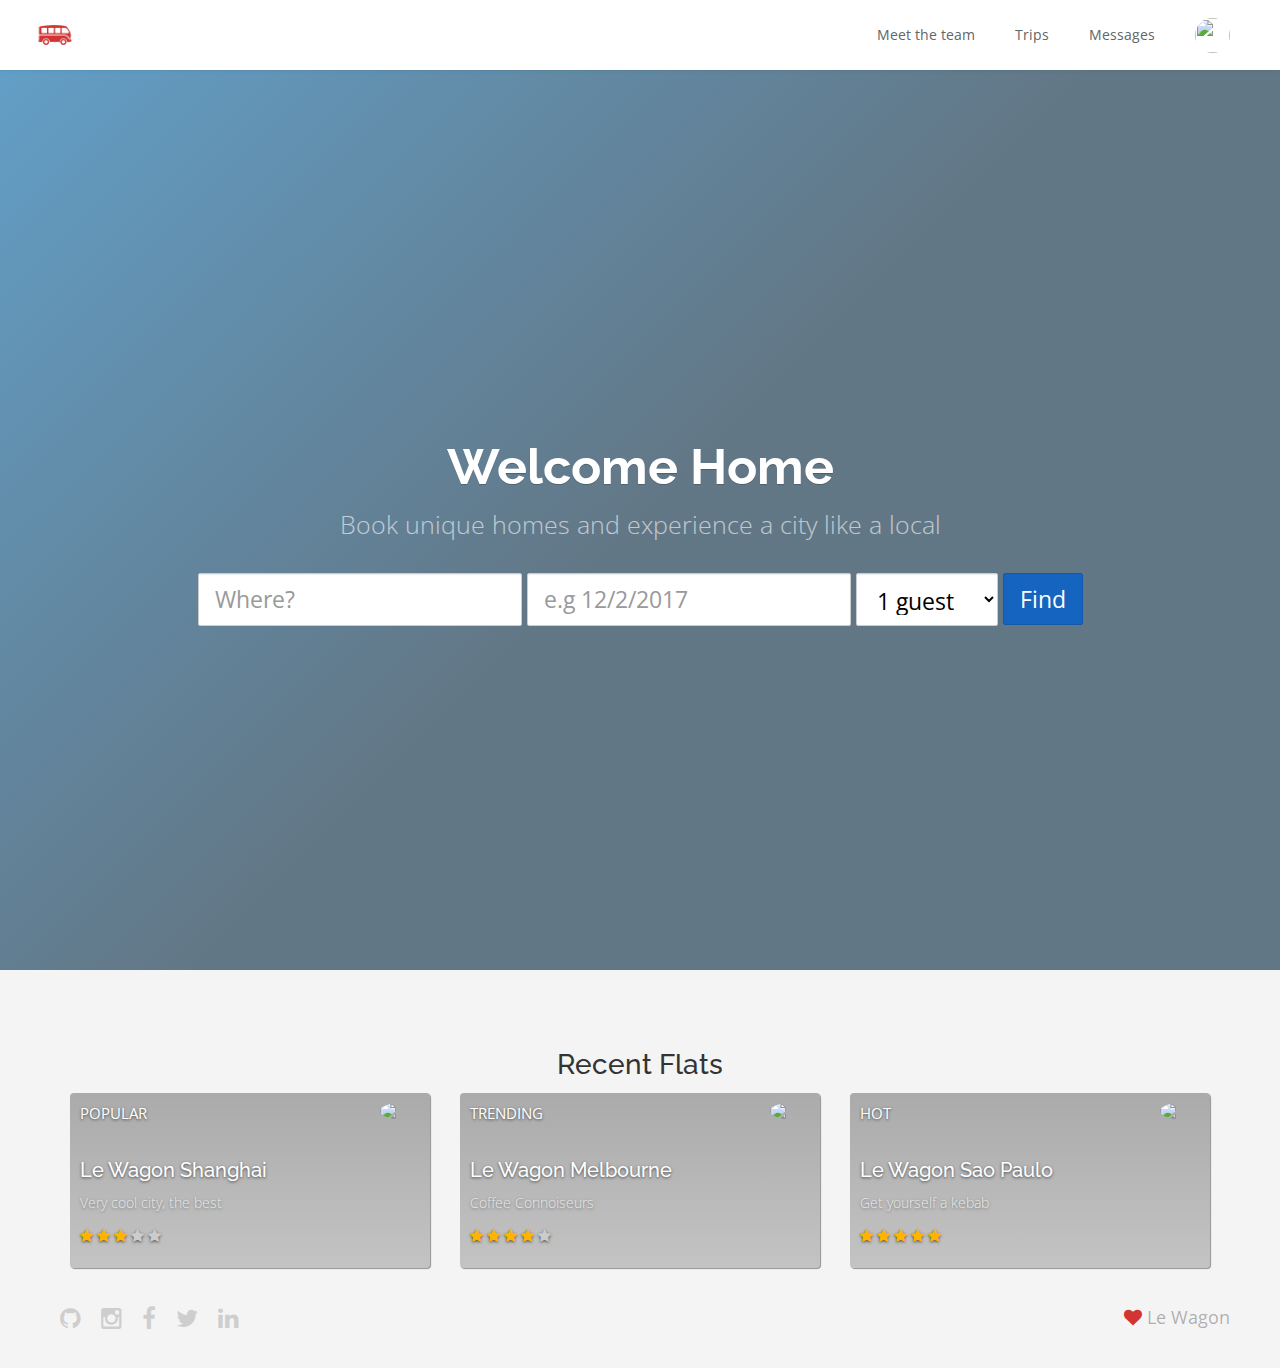
==== commit c938d78f: "Automated commit at 2018-04-02 04:36:46 UTC by middleman-deploy 2.0.0-alpha" ====
--- a/index.html
+++ b/index.html
@@ -7,7 +7,7 @@
           content="width=device-width, initial-scale=1, shrink-to-fit=no">
     <!-- Use the title from a page's frontmatter if it has one -->
     <title>AirBnB</title>
-    <link href="stylesheets/application-f7bf3345.css" rel="stylesheet" />
+    <link href="stylesheets/application-7467f26b.css" rel="stylesheet" />
     <script src="javascripts/application-93de88c9.js"></script>
     <link href="images/favicon-f15af148.png" rel="icon" type="image/png" />
   </head>
@@ -30,7 +30,7 @@
       <div class="dropdown">
         <img src="https://kitt.lewagon.com/placeholder/users/ssaunier" class="avatar dropdown-toggle" id="navbar-wagon-menu" data-toggle="dropdown">
         <ul class="dropdown-menu dropdown-menu-right navbar-wagon-dropdown-menu">
-          <li><a href="#">Profile</a></li>
+          <li><a href="">Profile</a></li>
           <li><a href="#">Dashboard</a></li>
           <li><a href="#">Log Out</a></li>
         </ul>
@@ -45,7 +45,7 @@
       <ul class="dropdown-menu dropdown-menu-right navbar-wagon-dropdown-menu">
         <li><a href="#">Host</a></li>
         <li><a href="#">Trips</a></li>
-        <li><a href="#">Messagese</a></li>
+        <li><a href="#">Messages</a></li>
       </ul>
     </div>
   </div>
@@ -81,6 +81,13 @@
         <div class="card-description">
           <h2>Le Wagon Shanghai</h2>
           <p>Very cool city, the best</p>
+          <p class="rating">
+            <i class="fa fa-star" style="color: #ffb400"></i>
+            <i class="fa fa-star" style="color: #ffb400"></i>
+            <i class="fa fa-star" style="color: #ffb400"></i>
+            <i class="fa fa-star" style="color: #cacccd"></i>
+            <i class="fa fa-star" style="color: #cacccd"></i>
+          </p>
         </div>
         <img class="card-user" src="https://kitt.lewagon.com/placeholder/users/tgenaitay">
         <a class="card-link" href="#" ></a>
@@ -92,6 +99,13 @@
         <div class="card-description">
           <h2>Le Wagon Melbourne</h2>
           <p>Coffee Connoiseurs</p>
+          <p class="rating">
+            <i class="fa fa-star" style="color: #ffb400"></i>
+            <i class="fa fa-star" style="color: #ffb400"></i>
+            <i class="fa fa-star" style="color: #ffb400"></i>
+            <i class="fa fa-star" style="color: #ffb400"></i>
+            <i class="fa fa-star" style="color: #cacccd"></i>
+          </p>
         </div>
         <img class="card-user" src="https://kitt.lewagon.com/placeholder/users/tgenaitay">
         <a class="card-link" href="#" ></a>
@@ -103,6 +117,13 @@
         <div class="card-description">
           <h2>Le Wagon Sao Paulo</h2>
           <p>Get yourself a kebab</p>
+          <p class="rating">
+            <i class="fa fa-star" style="color: #ffb400"></i>
+            <i class="fa fa-star" style="color: #ffb400"></i>
+            <i class="fa fa-star" style="color: #ffb400"></i>
+            <i class="fa fa-star" style="color: #ffb400"></i>
+            <i class="fa fa-star" style="color: #ffb400"></i>
+          </p>
         </div>
         <img class="card-user" src="https://kitt.lewagon.com/placeholder/users/tgenaitay">
         <a class="card-link" href="#" ></a>
--- a/stylesheets/application-7467f26b.css
+++ b/stylesheets/application-7467f26b.css
@@ -0,0 +1,8 @@
+@import url("https://fonts.googleapis.com/css?family=Open+Sans:400,300,700|Raleway:400,100,300,700,500");/*!
+ * Bootstrap v3.3.7 (http://getbootstrap.com)
+ * Copyright 2011-2016 Twitter, Inc.
+ * Licensed under MIT (https://github.com/twbs/bootstrap/blob/master/LICENSE)
+ *//*! normalize.css v3.0.3 | MIT License | github.com/necolas/normalize.css */html{font-family:sans-serif;-ms-text-size-adjust:100%;-webkit-text-size-adjust:100%}body{margin:0}article,aside,details,figcaption,figure,footer,header,hgroup,main,menu,nav,section,summary{display:block}audio,canvas,progress,video{display:inline-block;vertical-align:baseline}audio:not([controls]){display:none;height:0}[hidden],template{display:none}a{background-color:transparent}a:active,a:hover{outline:0}abbr[title]{border-bottom:1px dotted}b,strong{font-weight:bold}dfn{font-style:italic}h1{font-size:2em;margin:0.67em 0}mark{background:#ff0;color:#000}small{font-size:80%}sub,sup{font-size:75%;line-height:0;position:relative;vertical-align:baseline}sup{top:-0.5em}sub{bottom:-0.25em}img{border:0}svg:not(:root){overflow:hidden}figure{margin:1em 40px}hr{-webkit-box-sizing:content-box;box-sizing:content-box;height:0}pre{overflow:auto}code,kbd,pre,samp{font-family:monospace, monospace;font-size:1em}button,input,optgroup,select,textarea{color:inherit;font:inherit;margin:0}button{overflow:visible}button,select{text-transform:none}button,html input[type="button"],input[type="reset"],input[type="submit"]{-webkit-appearance:button;cursor:pointer}button[disabled],html input[disabled]{cursor:default}button::-moz-focus-inner,input::-moz-focus-inner{border:0;padding:0}input{line-height:normal}input[type="checkbox"],input[type="radio"]{-webkit-box-sizing:border-box;box-sizing:border-box;padding:0}input[type="number"]::-webkit-inner-spin-button,input[type="number"]::-webkit-outer-spin-button{height:auto}input[type="search"]{-webkit-appearance:textfield;-webkit-box-sizing:content-box;box-sizing:content-box}input[type="search"]::-webkit-search-cancel-button,input[type="search"]::-webkit-search-decoration{-webkit-appearance:none}fieldset{border:1px solid #c0c0c0;margin:0 2px;padding:0.35em 0.625em 0.75em}legend{border:0;padding:0}textarea{overflow:auto}optgroup{font-weight:bold}table{border-collapse:collapse;border-spacing:0}td,th{padding:0}/*! Source: https://github.com/h5bp/html5-boilerplate/blob/master/src/css/main.css */@media print{*,*:before,*:after{background:transparent !important;color:#000 !important;-webkit-box-shadow:none !important;box-shadow:none !important;text-shadow:none !important}a,a:visited{text-decoration:underline}a[href]:after{content:" (" attr(href) ")"}abbr[title]:after{content:" (" attr(title) ")"}a[href^="#"]:after,a[href^="javascript:"]:after{content:""}pre,blockquote{border:1px solid #999;page-break-inside:avoid}thead{display:table-header-group}tr,img{page-break-inside:avoid}img{max-width:100% !important}p,h2,h3{orphans:3;widows:3}h2,h3{page-break-after:avoid}.navbar{display:none}.btn>.caret,.dropup>.btn>.caret{border-top-color:#000 !important}.label{border:1px solid #000}.table{border-collapse:collapse !important}.table td,.table th{background-color:#fff !important}.table-bordered th,.table-bordered td{border:1px solid #ddd !important}}@font-face{font-family:'Glyphicons Halflings';src:url("../assets/bootstrap/glyphicons-halflings-regular-86b6f62b.eot");src:url("../assets/bootstrap/glyphicons-halflings-regular-86b6f62b.eot?#iefix") format("embedded-opentype"),url("../assets/bootstrap/glyphicons-halflings-regular-ca35b697.woff2") format("woff2"),url("../assets/bootstrap/glyphicons-halflings-regular-278e49a8.woff") format("woff"),url("../assets/bootstrap/glyphicons-halflings-regular-44bc1850.ttf") format("truetype"),url("../assets/bootstrap/glyphicons-halflings-regular-de51a849.svg#glyphicons_halflingsregular") format("svg")}.glyphicon{position:relative;top:1px;display:inline-block;font-family:'Glyphicons Halflings';font-style:normal;font-weight:normal;line-height:1;-webkit-font-smoothing:antialiased;-moz-osx-font-smoothing:grayscale}.glyphicon-asterisk:before{content:"\002a"}.glyphicon-plus:before{content:"\002b"}.glyphicon-euro:before,.glyphicon-eur:before{content:"\20ac"}.glyphicon-minus:before{content:"\2212"}.glyphicon-cloud:before{content:"\2601"}.glyphicon-envelope:before{content:"\2709"}.glyphicon-pencil:before{content:"\270f"}.glyphicon-glass:before{content:"\e001"}.glyphicon-music:before{content:"\e002"}.glyphicon-search:before{content:"\e003"}.glyphicon-heart:before{content:"\e005"}.glyphicon-star:before{content:"\e006"}.glyphicon-star-empty:before{content:"\e007"}.glyphicon-user:before{content:"\e008"}.glyphicon-film:before{content:"\e009"}.glyphicon-th-large:before{content:"\e010"}.glyphicon-th:before{content:"\e011"}.glyphicon-th-list:before{content:"\e012"}.glyphicon-ok:before{content:"\e013"}.glyphicon-remove:before{content:"\e014"}.glyphicon-zoom-in:before{content:"\e015"}.glyphicon-zoom-out:before{content:"\e016"}.glyphicon-off:before{content:"\e017"}.glyphicon-signal:before{content:"\e018"}.glyphicon-cog:before{content:"\e019"}.glyphicon-trash:before{content:"\e020"}.glyphicon-home:before{content:"\e021"}.glyphicon-file:before{content:"\e022"}.glyphicon-time:before{content:"\e023"}.glyphicon-road:before{content:"\e024"}.glyphicon-download-alt:before{content:"\e025"}.glyphicon-download:before{content:"\e026"}.glyphicon-upload:before{content:"\e027"}.glyphicon-inbox:before{content:"\e028"}.glyphicon-play-circle:before{content:"\e029"}.glyphicon-repeat:before{content:"\e030"}.glyphicon-refresh:before{content:"\e031"}.glyphicon-list-alt:before{content:"\e032"}.glyphicon-lock:before{content:"\e033"}.glyphicon-flag:before{content:"\e034"}.glyphicon-headphones:before{content:"\e035"}.glyphicon-volume-off:before{content:"\e036"}.glyphicon-volume-down:before{content:"\e037"}.glyphicon-volume-up:before{content:"\e038"}.glyphicon-qrcode:before{content:"\e039"}.glyphicon-barcode:before{content:"\e040"}.glyphicon-tag:before{content:"\e041"}.glyphicon-tags:before{content:"\e042"}.glyphicon-book:before{content:"\e043"}.glyphicon-bookmark:before{content:"\e044"}.glyphicon-print:before{content:"\e045"}.glyphicon-camera:before{content:"\e046"}.glyphicon-font:before{content:"\e047"}.glyphicon-bold:before{content:"\e048"}.glyphicon-italic:before{content:"\e049"}.glyphicon-text-height:before{content:"\e050"}.glyphicon-text-width:before{content:"\e051"}.glyphicon-align-left:before{content:"\e052"}.glyphicon-align-center:before{content:"\e053"}.glyphicon-align-right:before{content:"\e054"}.glyphicon-align-justify:before{content:"\e055"}.glyphicon-list:before{content:"\e056"}.glyphicon-indent-left:before{content:"\e057"}.glyphicon-indent-right:before{content:"\e058"}.glyphicon-facetime-video:before{content:"\e059"}.glyphicon-picture:before{content:"\e060"}.glyphicon-map-marker:before{content:"\e062"}.glyphicon-adjust:before{content:"\e063"}.glyphicon-tint:before{content:"\e064"}.glyphicon-edit:before{content:"\e065"}.glyphicon-share:before{content:"\e066"}.glyphicon-check:before{content:"\e067"}.glyphicon-move:before{content:"\e068"}.glyphicon-step-backward:before{content:"\e069"}.glyphicon-fast-backward:before{content:"\e070"}.glyphicon-backward:before{content:"\e071"}.glyphicon-play:before{content:"\e072"}.glyphicon-pause:before{content:"\e073"}.glyphicon-stop:before{content:"\e074"}.glyphicon-forward:before{content:"\e075"}.glyphicon-fast-forward:before{content:"\e076"}.glyphicon-step-forward:before{content:"\e077"}.glyphicon-eject:before{content:"\e078"}.glyphicon-chevron-left:before{content:"\e079"}.glyphicon-chevron-right:before{content:"\e080"}.glyphicon-plus-sign:before{content:"\e081"}.glyphicon-minus-sign:before{content:"\e082"}.glyphicon-remove-sign:before{content:"\e083"}.glyphicon-ok-sign:before{content:"\e084"}.glyphicon-question-sign:before{content:"\e085"}.glyphicon-info-sign:before{content:"\e086"}.glyphicon-screenshot:before{content:"\e087"}.glyphicon-remove-circle:before{content:"\e088"}.glyphicon-ok-circle:before{content:"\e089"}.glyphicon-ban-circle:before{content:"\e090"}.glyphicon-arrow-left:before{content:"\e091"}.glyphicon-arrow-right:before{content:"\e092"}.glyphicon-arrow-up:before{content:"\e093"}.glyphicon-arrow-down:before{content:"\e094"}.glyphicon-share-alt:before{content:"\e095"}.glyphicon-resize-full:before{content:"\e096"}.glyphicon-resize-small:before{content:"\e097"}.glyphicon-exclamation-sign:before{content:"\e101"}.glyphicon-gift:before{content:"\e102"}.glyphicon-leaf:before{content:"\e103"}.glyphicon-fire:before{content:"\e104"}.glyphicon-eye-open:before{content:"\e105"}.glyphicon-eye-close:before{content:"\e106"}.glyphicon-warning-sign:before{content:"\e107"}.glyphicon-plane:before{content:"\e108"}.glyphicon-calendar:before{content:"\e109"}.glyphicon-random:before{content:"\e110"}.glyphicon-comment:before{content:"\e111"}.glyphicon-magnet:before{content:"\e112"}.glyphicon-chevron-up:before{content:"\e113"}.glyphicon-chevron-down:before{content:"\e114"}.glyphicon-retweet:before{content:"\e115"}.glyphicon-shopping-cart:before{content:"\e116"}.glyphicon-folder-close:before{content:"\e117"}.glyphicon-folder-open:before{content:"\e118"}.glyphicon-resize-vertical:before{content:"\e119"}.glyphicon-resize-horizontal:before{content:"\e120"}.glyphicon-hdd:before{content:"\e121"}.glyphicon-bullhorn:before{content:"\e122"}.glyphicon-bell:before{content:"\e123"}.glyphicon-certificate:before{content:"\e124"}.glyphicon-thumbs-up:before{content:"\e125"}.glyphicon-thumbs-down:before{content:"\e126"}.glyphicon-hand-right:before{content:"\e127"}.glyphicon-hand-left:before{content:"\e128"}.glyphicon-hand-up:before{content:"\e129"}.glyphicon-hand-down:before{content:"\e130"}.glyphicon-circle-arrow-right:before{content:"\e131"}.glyphicon-circle-arrow-left:before{content:"\e132"}.glyphicon-circle-arrow-up:before{content:"\e133"}.glyphicon-circle-arrow-down:before{content:"\e134"}.glyphicon-globe:before{content:"\e135"}.glyphicon-wrench:before{content:"\e136"}.glyphicon-tasks:before{content:"\e137"}.glyphicon-filter:before{content:"\e138"}.glyphicon-briefcase:before{content:"\e139"}.glyphicon-fullscreen:before{content:"\e140"}.glyphicon-dashboard:before{content:"\e141"}.glyphicon-paperclip:before{content:"\e142"}.glyphicon-heart-empty:before{content:"\e143"}.glyphicon-link:before{content:"\e144"}.glyphicon-phone:before{content:"\e145"}.glyphicon-pushpin:before{content:"\e146"}.glyphicon-usd:before{content:"\e148"}.glyphicon-gbp:before{content:"\e149"}.glyphicon-sort:before{content:"\e150"}.glyphicon-sort-by-alphabet:before{content:"\e151"}.glyphicon-sort-by-alphabet-alt:before{content:"\e152"}.glyphicon-sort-by-order:before{content:"\e153"}.glyphicon-sort-by-order-alt:before{content:"\e154"}.glyphicon-sort-by-attributes:before{content:"\e155"}.glyphicon-sort-by-attributes-alt:before{content:"\e156"}.glyphicon-unchecked:before{content:"\e157"}.glyphicon-expand:before{content:"\e158"}.glyphicon-collapse-down:before{content:"\e159"}.glyphicon-collapse-up:before{content:"\e160"}.glyphicon-log-in:before{content:"\e161"}.glyphicon-flash:before{content:"\e162"}.glyphicon-log-out:before{content:"\e163"}.glyphicon-new-window:before{content:"\e164"}.glyphicon-record:before{content:"\e165"}.glyphicon-save:before{content:"\e166"}.glyphicon-open:before{content:"\e167"}.glyphicon-saved:before{content:"\e168"}.glyphicon-import:before{content:"\e169"}.glyphicon-export:before{content:"\e170"}.glyphicon-send:before{content:"\e171"}.glyphicon-floppy-disk:before{content:"\e172"}.glyphicon-floppy-saved:before{content:"\e173"}.glyphicon-floppy-remove:before{content:"\e174"}.glyphicon-floppy-save:before{content:"\e175"}.glyphicon-floppy-open:before{content:"\e176"}.glyphicon-credit-card:before{content:"\e177"}.glyphicon-transfer:before{content:"\e178"}.glyphicon-cutlery:before{content:"\e179"}.glyphicon-header:before{content:"\e180"}.glyphicon-compressed:before{content:"\e181"}.glyphicon-earphone:before{content:"\e182"}.glyphicon-phone-alt:before{content:"\e183"}.glyphicon-tower:before{content:"\e184"}.glyphicon-stats:before{content:"\e185"}.glyphicon-sd-video:before{content:"\e186"}.glyphicon-hd-video:before{content:"\e187"}.glyphicon-subtitles:before{content:"\e188"}.glyphicon-sound-stereo:before{content:"\e189"}.glyphicon-sound-dolby:before{content:"\e190"}.glyphicon-sound-5-1:before{content:"\e191"}.glyphicon-sound-6-1:before{content:"\e192"}.glyphicon-sound-7-1:before{content:"\e193"}.glyphicon-copyright-mark:before{content:"\e194"}.glyphicon-registration-mark:before{content:"\e195"}.glyphicon-cloud-download:before{content:"\e197"}.glyphicon-cloud-upload:before{content:"\e198"}.glyphicon-tree-conifer:before{content:"\e199"}.glyphicon-tree-deciduous:before{content:"\e200"}.glyphicon-cd:before{content:"\e201"}.glyphicon-save-file:before{content:"\e202"}.glyphicon-open-file:before{content:"\e203"}.glyphicon-level-up:before{content:"\e204"}.glyphicon-copy:before{content:"\e205"}.glyphicon-paste:before{content:"\e206"}.glyphicon-alert:before{content:"\e209"}.glyphicon-equalizer:before{content:"\e210"}.glyphicon-king:before{content:"\e211"}.glyphicon-queen:before{content:"\e212"}.glyphicon-pawn:before{content:"\e213"}.glyphicon-bishop:before{content:"\e214"}.glyphicon-knight:before{content:"\e215"}.glyphicon-baby-formula:before{content:"\e216"}.glyphicon-tent:before{content:"\26fa"}.glyphicon-blackboard:before{content:"\e218"}.glyphicon-bed:before{content:"\e219"}.glyphicon-apple:before{content:"\f8ff"}.glyphicon-erase:before{content:"\e221"}.glyphicon-hourglass:before{content:"\231b"}.glyphicon-lamp:before{content:"\e223"}.glyphicon-duplicate:before{content:"\e224"}.glyphicon-piggy-bank:before{content:"\e225"}.glyphicon-scissors:before{content:"\e226"}.glyphicon-bitcoin:before{content:"\e227"}.glyphicon-btc:before{content:"\e227"}.glyphicon-xbt:before{content:"\e227"}.glyphicon-yen:before{content:"\00a5"}.glyphicon-jpy:before{content:"\00a5"}.glyphicon-ruble:before{content:"\20bd"}.glyphicon-rub:before{content:"\20bd"}.glyphicon-scale:before{content:"\e230"}.glyphicon-ice-lolly:before{content:"\e231"}.glyphicon-ice-lolly-tasted:before{content:"\e232"}.glyphicon-education:before{content:"\e233"}.glyphicon-option-horizontal:before{content:"\e234"}.glyphicon-option-vertical:before{content:"\e235"}.glyphicon-menu-hamburger:before{content:"\e236"}.glyphicon-modal-window:before{content:"\e237"}.glyphicon-oil:before{content:"\e238"}.glyphicon-grain:before{content:"\e239"}.glyphicon-sunglasses:before{content:"\e240"}.glyphicon-text-size:before{content:"\e241"}.glyphicon-text-color:before{content:"\e242"}.glyphicon-text-background:before{content:"\e243"}.glyphicon-object-align-top:before{content:"\e244"}.glyphicon-object-align-bottom:before{content:"\e245"}.glyphicon-object-align-horizontal:before{content:"\e246"}.glyphicon-object-align-left:before{content:"\e247"}.glyphicon-object-align-vertical:before{content:"\e248"}.glyphicon-object-align-right:before{content:"\e249"}.glyphicon-triangle-right:before{content:"\e250"}.glyphicon-triangle-left:before{content:"\e251"}.glyphicon-triangle-bottom:before{content:"\e252"}.glyphicon-triangle-top:before{content:"\e253"}.glyphicon-console:before{content:"\e254"}.glyphicon-superscript:before{content:"\e255"}.glyphicon-subscript:before{content:"\e256"}.glyphicon-menu-left:before{content:"\e257"}.glyphicon-menu-right:before{content:"\e258"}.glyphicon-menu-down:before{content:"\e259"}.glyphicon-menu-up:before{content:"\e260"}*{-webkit-box-sizing:border-box;box-sizing:border-box}*:before,*:after{-webkit-box-sizing:border-box;box-sizing:border-box}html{font-size:10px;-webkit-tap-highlight-color:transparent}body{font-family:"Open Sans", "Helvetica", "sans-serif";font-size:18px;line-height:1.42857143;color:#333333;background-color:#F4F4F4}input,button,select,textarea{font-family:inherit;font-size:inherit;line-height:inherit}a{color:#1565C0;text-decoration:none}a:hover,a:focus{color:#0d417b;text-decoration:underline}a:focus{outline:5px auto -webkit-focus-ring-color;outline-offset:-2px}figure{margin:0}img{vertical-align:middle}.img-responsive{display:block;max-width:100%;height:auto}.img-rounded{border-radius:2px}.img-thumbnail{padding:4px;line-height:1.42857143;background-color:#F4F4F4;border:1px solid #ddd;border-radius:2px;-webkit-transition:all 0.2s ease-in-out;transition:all 0.2s ease-in-out;display:inline-block;max-width:100%;height:auto}.img-circle{border-radius:50%}hr{margin-top:25px;margin-bottom:25px;border:0;border-top:1px solid #eeeeee}.sr-only{position:absolute;width:1px;height:1px;margin:-1px;padding:0;overflow:hidden;clip:rect(0, 0, 0, 0);border:0}.sr-only-focusable:active,.sr-only-focusable:focus{position:static;width:auto;height:auto;margin:0;overflow:visible;clip:auto}[role="button"]{cursor:pointer}h1,h2,h3,h4,h5,h6,.h1,.h2,.h3,.h4,.h5,.h6{font-family:"Raleway", "Helvetica", "sans-serif";font-weight:500;line-height:1.1;color:inherit}h1 small,h1 .small,h2 small,h2 .small,h3 small,h3 .small,h4 small,h4 .small,h5 small,h5 .small,h6 small,h6 .small,.h1 small,.h1 .small,.h2 small,.h2 .small,.h3 small,.h3 .small,.h4 small,.h4 .small,.h5 small,.h5 .small,.h6 small,.h6 .small{font-weight:normal;line-height:1;color:#777777}h1,.h1,h2,.h2,h3,.h3{margin-top:25px;margin-bottom:12.5px}h1 small,h1 .small,.h1 small,.h1 .small,h2 small,h2 .small,.h2 small,.h2 .small,h3 small,h3 .small,.h3 small,.h3 .small{font-size:65%}h4,.h4,h5,.h5,h6,.h6{margin-top:12.5px;margin-bottom:12.5px}h4 small,h4 .small,.h4 small,.h4 .small,h5 small,h5 .small,.h5 small,.h5 .small,h6 small,h6 .small,.h6 small,.h6 .small{font-size:75%}h1,.h1{font-size:46px}h2,.h2{font-size:38px}h3,.h3{font-size:31px}h4,.h4{font-size:23px}h5,.h5{font-size:18px}h6,.h6{font-size:16px}p{margin:0 0 12.5px}.lead{margin-bottom:25px;font-size:20px;font-weight:300;line-height:1.4}@media (min-width: 768px){.lead{font-size:27px}}small,.small{font-size:88%}mark,.mark{background-color:#fcf8e3;padding:.2em}.text-left{text-align:left}.text-right{text-align:right}.text-center{text-align:center}.text-justify{text-align:justify}.text-nowrap{white-space:nowrap}.text-lowercase{text-transform:lowercase}.text-uppercase,.initialism{text-transform:uppercase}.text-capitalize{text-transform:capitalize}.text-muted{color:#777777}.text-primary{color:#1565C0}a.text-primary:hover,a.text-primary:focus{color:#104d92}.text-success{color:#3c763d}a.text-success:hover,a.text-success:focus{color:#2b542c}.text-info{color:#31708f}a.text-info:hover,a.text-info:focus{color:#245269}.text-warning{color:#8a6d3b}a.text-warning:hover,a.text-warning:focus{color:#66512c}.text-danger{color:#a94442}a.text-danger:hover,a.text-danger:focus{color:#843534}.bg-primary{color:#fff}.bg-primary{background-color:#1565C0}a.bg-primary:hover,a.bg-primary:focus{background-color:#104d92}.bg-success{background-color:#dff0d8}a.bg-success:hover,a.bg-success:focus{background-color:#c1e2b3}.bg-info{background-color:#d9edf7}a.bg-info:hover,a.bg-info:focus{background-color:#afd9ee}.bg-warning{background-color:#fcf8e3}a.bg-warning:hover,a.bg-warning:focus{background-color:#f7ecb5}.bg-danger{background-color:#f2dede}a.bg-danger:hover,a.bg-danger:focus{background-color:#e4b9b9}.page-header{padding-bottom:11.5px;margin:50px 0 25px;border-bottom:1px solid #eeeeee}ul,ol{margin-top:0;margin-bottom:12.5px}ul ul,ul ol,ol ul,ol ol{margin-bottom:0}.list-unstyled{padding-left:0;list-style:none}.list-inline{padding-left:0;list-style:none;margin-left:-5px}.list-inline>li{display:inline-block;padding-left:5px;padding-right:5px}dl{margin-top:0;margin-bottom:25px}dt,dd{line-height:1.42857143}dt{font-weight:bold}dd{margin-left:0}.dl-horizontal dd:before,.dl-horizontal dd:after{content:" ";display:table}.dl-horizontal dd:after{clear:both}@media (min-width: 768px){.dl-horizontal dt{float:left;width:160px;clear:left;text-align:right;overflow:hidden;text-overflow:ellipsis;white-space:nowrap}.dl-horizontal dd{margin-left:180px}}abbr[title],abbr[data-original-title]{cursor:help;border-bottom:1px dotted #777777}.initialism{font-size:90%}blockquote{padding:12.5px 25px;margin:0 0 25px;font-size:22.5px;border-left:5px solid #eeeeee}blockquote p:last-child,blockquote ul:last-child,blockquote ol:last-child{margin-bottom:0}blockquote footer,blockquote small,blockquote .small{display:block;font-size:80%;line-height:1.42857143;color:#777777}blockquote footer:before,blockquote small:before,blockquote .small:before{content:'\2014 \00A0'}.blockquote-reverse,blockquote.pull-right{padding-right:15px;padding-left:0;border-right:5px solid #eeeeee;border-left:0;text-align:right}.blockquote-reverse footer:before,.blockquote-reverse small:before,.blockquote-reverse .small:before,blockquote.pull-right footer:before,blockquote.pull-right small:before,blockquote.pull-right .small:before{content:''}.blockquote-reverse footer:after,.blockquote-reverse small:after,.blockquote-reverse .small:after,blockquote.pull-right footer:after,blockquote.pull-right small:after,blockquote.pull-right .small:after{content:'\00A0 \2014'}address{margin-bottom:25px;font-style:normal;line-height:1.42857143}code,kbd,pre,samp{font-family:Menlo, Monaco, Consolas, "Courier New", monospace}code{padding:2px 4px;font-size:90%;color:#c7254e;background-color:#f9f2f4;border-radius:2px}kbd{padding:2px 4px;font-size:90%;color:#fff;background-color:#333;border-radius:2px;-webkit-box-shadow:inset 0 -1px 0 rgba(0,0,0,0.25);box-shadow:inset 0 -1px 0 rgba(0,0,0,0.25)}kbd kbd{padding:0;font-size:100%;font-weight:bold;-webkit-box-shadow:none;box-shadow:none}pre{display:block;padding:12px;margin:0 0 12.5px;font-size:17px;line-height:1.42857143;word-break:break-all;word-wrap:break-word;color:#333333;background-color:#f5f5f5;border:1px solid #ccc;border-radius:2px}pre code{padding:0;font-size:inherit;color:inherit;white-space:pre-wrap;background-color:transparent;border-radius:0}.pre-scrollable{max-height:340px;overflow-y:scroll}.container{margin-right:auto;margin-left:auto;padding-left:15px;padding-right:15px}.container:before,.container:after{content:" ";display:table}.container:after{clear:both}@media (min-width: 768px){.container{width:750px}}@media (min-width: 992px){.container{width:970px}}@media (min-width: 1200px){.container{width:1170px}}.container-fluid{margin-right:auto;margin-left:auto;padding-left:15px;padding-right:15px}.container-fluid:before,.container-fluid:after{content:" ";display:table}.container-fluid:after{clear:both}.row{margin-left:-15px;margin-right:-15px}.row:before,.row:after{content:" ";display:table}.row:after{clear:both}.col-xs-1,.col-sm-1,.col-md-1,.col-lg-1,.col-xs-2,.col-sm-2,.col-md-2,.col-lg-2,.col-xs-3,.col-sm-3,.col-md-3,.col-lg-3,.col-xs-4,.col-sm-4,.col-md-4,.col-lg-4,.col-xs-5,.col-sm-5,.col-md-5,.col-lg-5,.col-xs-6,.col-sm-6,.col-md-6,.col-lg-6,.col-xs-7,.col-sm-7,.col-md-7,.col-lg-7,.col-xs-8,.col-sm-8,.col-md-8,.col-lg-8,.col-xs-9,.col-sm-9,.col-md-9,.col-lg-9,.col-xs-10,.col-sm-10,.col-md-10,.col-lg-10,.col-xs-11,.col-sm-11,.col-md-11,.col-lg-11,.col-xs-12,.col-sm-12,.col-md-12,.col-lg-12{position:relative;min-height:1px;padding-left:15px;padding-right:15px}.col-xs-1,.col-xs-2,.col-xs-3,.col-xs-4,.col-xs-5,.col-xs-6,.col-xs-7,.col-xs-8,.col-xs-9,.col-xs-10,.col-xs-11,.col-xs-12{float:left}.col-xs-1{width:8.33333333%}.col-xs-2{width:16.66666667%}.col-xs-3{width:25%}.col-xs-4{width:33.33333333%}.col-xs-5{width:41.66666667%}.col-xs-6{width:50%}.col-xs-7{width:58.33333333%}.col-xs-8{width:66.66666667%}.col-xs-9{width:75%}.col-xs-10{width:83.33333333%}.col-xs-11{width:91.66666667%}.col-xs-12{width:100%}.col-xs-pull-0{right:auto}.col-xs-pull-1{right:8.33333333%}.col-xs-pull-2{right:16.66666667%}.col-xs-pull-3{right:25%}.col-xs-pull-4{right:33.33333333%}.col-xs-pull-5{right:41.66666667%}.col-xs-pull-6{right:50%}.col-xs-pull-7{right:58.33333333%}.col-xs-pull-8{right:66.66666667%}.col-xs-pull-9{right:75%}.col-xs-pull-10{right:83.33333333%}.col-xs-pull-11{right:91.66666667%}.col-xs-pull-12{right:100%}.col-xs-push-0{left:auto}.col-xs-push-1{left:8.33333333%}.col-xs-push-2{left:16.66666667%}.col-xs-push-3{left:25%}.col-xs-push-4{left:33.33333333%}.col-xs-push-5{left:41.66666667%}.col-xs-push-6{left:50%}.col-xs-push-7{left:58.33333333%}.col-xs-push-8{left:66.66666667%}.col-xs-push-9{left:75%}.col-xs-push-10{left:83.33333333%}.col-xs-push-11{left:91.66666667%}.col-xs-push-12{left:100%}.col-xs-offset-0{margin-left:0%}.col-xs-offset-1{margin-left:8.33333333%}.col-xs-offset-2{margin-left:16.66666667%}.col-xs-offset-3{margin-left:25%}.col-xs-offset-4{margin-left:33.33333333%}.col-xs-offset-5{margin-left:41.66666667%}.col-xs-offset-6{margin-left:50%}.col-xs-offset-7{margin-left:58.33333333%}.col-xs-offset-8{margin-left:66.66666667%}.col-xs-offset-9{margin-left:75%}.col-xs-offset-10{margin-left:83.33333333%}.col-xs-offset-11{margin-left:91.66666667%}.col-xs-offset-12{margin-left:100%}@media (min-width: 768px){.col-sm-1,.col-sm-2,.col-sm-3,.col-sm-4,.col-sm-5,.col-sm-6,.col-sm-7,.col-sm-8,.col-sm-9,.col-sm-10,.col-sm-11,.col-sm-12{float:left}.col-sm-1{width:8.33333333%}.col-sm-2{width:16.66666667%}.col-sm-3{width:25%}.col-sm-4{width:33.33333333%}.col-sm-5{width:41.66666667%}.col-sm-6{width:50%}.col-sm-7{width:58.33333333%}.col-sm-8{width:66.66666667%}.col-sm-9{width:75%}.col-sm-10{width:83.33333333%}.col-sm-11{width:91.66666667%}.col-sm-12{width:100%}.col-sm-pull-0{right:auto}.col-sm-pull-1{right:8.33333333%}.col-sm-pull-2{right:16.66666667%}.col-sm-pull-3{right:25%}.col-sm-pull-4{right:33.33333333%}.col-sm-pull-5{right:41.66666667%}.col-sm-pull-6{right:50%}.col-sm-pull-7{right:58.33333333%}.col-sm-pull-8{right:66.66666667%}.col-sm-pull-9{right:75%}.col-sm-pull-10{right:83.33333333%}.col-sm-pull-11{right:91.66666667%}.col-sm-pull-12{right:100%}.col-sm-push-0{left:auto}.col-sm-push-1{left:8.33333333%}.col-sm-push-2{left:16.66666667%}.col-sm-push-3{left:25%}.col-sm-push-4{left:33.33333333%}.col-sm-push-5{left:41.66666667%}.col-sm-push-6{left:50%}.col-sm-push-7{left:58.33333333%}.col-sm-push-8{left:66.66666667%}.col-sm-push-9{left:75%}.col-sm-push-10{left:83.33333333%}.col-sm-push-11{left:91.66666667%}.col-sm-push-12{left:100%}.col-sm-offset-0{margin-left:0%}.col-sm-offset-1{margin-left:8.33333333%}.col-sm-offset-2{margin-left:16.66666667%}.col-sm-offset-3{margin-left:25%}.col-sm-offset-4{margin-left:33.33333333%}.col-sm-offset-5{margin-left:41.66666667%}.col-sm-offset-6{margin-left:50%}.col-sm-offset-7{margin-left:58.33333333%}.col-sm-offset-8{margin-left:66.66666667%}.col-sm-offset-9{margin-left:75%}.col-sm-offset-10{margin-left:83.33333333%}.col-sm-offset-11{margin-left:91.66666667%}.col-sm-offset-12{margin-left:100%}}@media (min-width: 992px){.col-md-1,.col-md-2,.col-md-3,.col-md-4,.col-md-5,.col-md-6,.col-md-7,.col-md-8,.col-md-9,.col-md-10,.col-md-11,.col-md-12{float:left}.col-md-1{width:8.33333333%}.col-md-2{width:16.66666667%}.col-md-3{width:25%}.col-md-4{width:33.33333333%}.col-md-5{width:41.66666667%}.col-md-6{width:50%}.col-md-7{width:58.33333333%}.col-md-8{width:66.66666667%}.col-md-9{width:75%}.col-md-10{width:83.33333333%}.col-md-11{width:91.66666667%}.col-md-12{width:100%}.col-md-pull-0{right:auto}.col-md-pull-1{right:8.33333333%}.col-md-pull-2{right:16.66666667%}.col-md-pull-3{right:25%}.col-md-pull-4{right:33.33333333%}.col-md-pull-5{right:41.66666667%}.col-md-pull-6{right:50%}.col-md-pull-7{right:58.33333333%}.col-md-pull-8{right:66.66666667%}.col-md-pull-9{right:75%}.col-md-pull-10{right:83.33333333%}.col-md-pull-11{right:91.66666667%}.col-md-pull-12{right:100%}.col-md-push-0{left:auto}.col-md-push-1{left:8.33333333%}.col-md-push-2{left:16.66666667%}.col-md-push-3{left:25%}.col-md-push-4{left:33.33333333%}.col-md-push-5{left:41.66666667%}.col-md-push-6{left:50%}.col-md-push-7{left:58.33333333%}.col-md-push-8{left:66.66666667%}.col-md-push-9{left:75%}.col-md-push-10{left:83.33333333%}.col-md-push-11{left:91.66666667%}.col-md-push-12{left:100%}.col-md-offset-0{margin-left:0%}.col-md-offset-1{margin-left:8.33333333%}.col-md-offset-2{margin-left:16.66666667%}.col-md-offset-3{margin-left:25%}.col-md-offset-4{margin-left:33.33333333%}.col-md-offset-5{margin-left:41.66666667%}.col-md-offset-6{margin-left:50%}.col-md-offset-7{margin-left:58.33333333%}.col-md-offset-8{margin-left:66.66666667%}.col-md-offset-9{margin-left:75%}.col-md-offset-10{margin-left:83.33333333%}.col-md-offset-11{margin-left:91.66666667%}.col-md-offset-12{margin-left:100%}}@media (min-width: 1200px){.col-lg-1,.col-lg-2,.col-lg-3,.col-lg-4,.col-lg-5,.col-lg-6,.col-lg-7,.col-lg-8,.col-lg-9,.col-lg-10,.col-lg-11,.col-lg-12{float:left}.col-lg-1{width:8.33333333%}.col-lg-2{width:16.66666667%}.col-lg-3{width:25%}.col-lg-4{width:33.33333333%}.col-lg-5{width:41.66666667%}.col-lg-6{width:50%}.col-lg-7{width:58.33333333%}.col-lg-8{width:66.66666667%}.col-lg-9{width:75%}.col-lg-10{width:83.33333333%}.col-lg-11{width:91.66666667%}.col-lg-12{width:100%}.col-lg-pull-0{right:auto}.col-lg-pull-1{right:8.33333333%}.col-lg-pull-2{right:16.66666667%}.col-lg-pull-3{right:25%}.col-lg-pull-4{right:33.33333333%}.col-lg-pull-5{right:41.66666667%}.col-lg-pull-6{right:50%}.col-lg-pull-7{right:58.33333333%}.col-lg-pull-8{right:66.66666667%}.col-lg-pull-9{right:75%}.col-lg-pull-10{right:83.33333333%}.col-lg-pull-11{right:91.66666667%}.col-lg-pull-12{right:100%}.col-lg-push-0{left:auto}.col-lg-push-1{left:8.33333333%}.col-lg-push-2{left:16.66666667%}.col-lg-push-3{left:25%}.col-lg-push-4{left:33.33333333%}.col-lg-push-5{left:41.66666667%}.col-lg-push-6{left:50%}.col-lg-push-7{left:58.33333333%}.col-lg-push-8{left:66.66666667%}.col-lg-push-9{left:75%}.col-lg-push-10{left:83.33333333%}.col-lg-push-11{left:91.66666667%}.col-lg-push-12{left:100%}.col-lg-offset-0{margin-left:0%}.col-lg-offset-1{margin-left:8.33333333%}.col-lg-offset-2{margin-left:16.66666667%}.col-lg-offset-3{margin-left:25%}.col-lg-offset-4{margin-left:33.33333333%}.col-lg-offset-5{margin-left:41.66666667%}.col-lg-offset-6{margin-left:50%}.col-lg-offset-7{margin-left:58.33333333%}.col-lg-offset-8{margin-left:66.66666667%}.col-lg-offset-9{margin-left:75%}.col-lg-offset-10{margin-left:83.33333333%}.col-lg-offset-11{margin-left:91.66666667%}.col-lg-offset-12{margin-left:100%}}table{background-color:transparent}caption{padding-top:8px;padding-bottom:8px;color:#777777;text-align:left}th{text-align:left}.table{width:100%;max-width:100%;margin-bottom:25px}.table>thead>tr>th,.table>thead>tr>td,.table>tbody>tr>th,.table>tbody>tr>td,.table>tfoot>tr>th,.table>tfoot>tr>td{padding:8px;line-height:1.42857143;vertical-align:top;border-top:1px solid #ddd}.table>thead>tr>th{vertical-align:bottom;border-bottom:2px solid #ddd}.table>caption+thead>tr:first-child>th,.table>caption+thead>tr:first-child>td,.table>colgroup+thead>tr:first-child>th,.table>colgroup+thead>tr:first-child>td,.table>thead:first-child>tr:first-child>th,.table>thead:first-child>tr:first-child>td{border-top:0}.table>tbody+tbody{border-top:2px solid #ddd}.table .table{background-color:#F4F4F4}.table-condensed>thead>tr>th,.table-condensed>thead>tr>td,.table-condensed>tbody>tr>th,.table-condensed>tbody>tr>td,.table-condensed>tfoot>tr>th,.table-condensed>tfoot>tr>td{padding:5px}.table-bordered{border:1px solid #ddd}.table-bordered>thead>tr>th,.table-bordered>thead>tr>td,.table-bordered>tbody>tr>th,.table-bordered>tbody>tr>td,.table-bordered>tfoot>tr>th,.table-bordered>tfoot>tr>td{border:1px solid #ddd}.table-bordered>thead>tr>th,.table-bordered>thead>tr>td{border-bottom-width:2px}.table-striped>tbody>tr:nth-of-type(odd){background-color:#f9f9f9}.table-hover>tbody>tr:hover{background-color:#f5f5f5}table col[class*="col-"]{position:static;float:none;display:table-column}table td[class*="col-"],table th[class*="col-"]{position:static;float:none;display:table-cell}.table>thead>tr>td.active,.table>thead>tr>th.active,.table>thead>tr.active>td,.table>thead>tr.active>th,.table>tbody>tr>td.active,.table>tbody>tr>th.active,.table>tbody>tr.active>td,.table>tbody>tr.active>th,.table>tfoot>tr>td.active,.table>tfoot>tr>th.active,.table>tfoot>tr.active>td,.table>tfoot>tr.active>th{background-color:#f5f5f5}.table-hover>tbody>tr>td.active:hover,.table-hover>tbody>tr>th.active:hover,.table-hover>tbody>tr.active:hover>td,.table-hover>tbody>tr:hover>.active,.table-hover>tbody>tr.active:hover>th{background-color:#e8e8e8}.table>thead>tr>td.success,.table>thead>tr>th.success,.table>thead>tr.success>td,.table>thead>tr.success>th,.table>tbody>tr>td.success,.table>tbody>tr>th.success,.table>tbody>tr.success>td,.table>tbody>tr.success>th,.table>tfoot>tr>td.success,.table>tfoot>tr>th.success,.table>tfoot>tr.success>td,.table>tfoot>tr.success>th{background-color:#dff0d8}.table-hover>tbody>tr>td.success:hover,.table-hover>tbody>tr>th.success:hover,.table-hover>tbody>tr.success:hover>td,.table-hover>tbody>tr:hover>.success,.table-hover>tbody>tr.success:hover>th{background-color:#d0e9c6}.table>thead>tr>td.info,.table>thead>tr>th.info,.table>thead>tr.info>td,.table>thead>tr.info>th,.table>tbody>tr>td.info,.table>tbody>tr>th.info,.table>tbody>tr.info>td,.table>tbody>tr.info>th,.table>tfoot>tr>td.info,.table>tfoot>tr>th.info,.table>tfoot>tr.info>td,.table>tfoot>tr.info>th{background-color:#d9edf7}.table-hover>tbody>tr>td.info:hover,.table-hover>tbody>tr>th.info:hover,.table-hover>tbody>tr.info:hover>td,.table-hover>tbody>tr:hover>.info,.table-hover>tbody>tr.info:hover>th{background-color:#c4e3f3}.table>thead>tr>td.warning,.table>thead>tr>th.warning,.table>thead>tr.warning>td,.table>thead>tr.warning>th,.table>tbody>tr>td.warning,.table>tbody>tr>th.warning,.table>tbody>tr.warning>td,.table>tbody>tr.warning>th,.table>tfoot>tr>td.warning,.table>tfoot>tr>th.warning,.table>tfoot>tr.warning>td,.table>tfoot>tr.warning>th{background-color:#fcf8e3}.table-hover>tbody>tr>td.warning:hover,.table-hover>tbody>tr>th.warning:hover,.table-hover>tbody>tr.warning:hover>td,.table-hover>tbody>tr:hover>.warning,.table-hover>tbody>tr.warning:hover>th{background-color:#faf2cc}.table>thead>tr>td.danger,.table>thead>tr>th.danger,.table>thead>tr.danger>td,.table>thead>tr.danger>th,.table>tbody>tr>td.danger,.table>tbody>tr>th.danger,.table>tbody>tr.danger>td,.table>tbody>tr.danger>th,.table>tfoot>tr>td.danger,.table>tfoot>tr>th.danger,.table>tfoot>tr.danger>td,.table>tfoot>tr.danger>th{background-color:#f2dede}.table-hover>tbody>tr>td.danger:hover,.table-hover>tbody>tr>th.danger:hover,.table-hover>tbody>tr.danger:hover>td,.table-hover>tbody>tr:hover>.danger,.table-hover>tbody>tr.danger:hover>th{background-color:#ebcccc}.table-responsive{overflow-x:auto;min-height:0.01%}@media screen and (max-width: 767px){.table-responsive{width:100%;margin-bottom:18.75px;overflow-y:hidden;-ms-overflow-style:-ms-autohiding-scrollbar;border:1px solid #ddd}.table-responsive>.table{margin-bottom:0}.table-responsive>.table>thead>tr>th,.table-responsive>.table>thead>tr>td,.table-responsive>.table>tbody>tr>th,.table-responsive>.table>tbody>tr>td,.table-responsive>.table>tfoot>tr>th,.table-responsive>.table>tfoot>tr>td{white-space:nowrap}.table-responsive>.table-bordered{border:0}.table-responsive>.table-bordered>thead>tr>th:first-child,.table-responsive>.table-bordered>thead>tr>td:first-child,.table-responsive>.table-bordered>tbody>tr>th:first-child,.table-responsive>.table-bordered>tbody>tr>td:first-child,.table-responsive>.table-bordered>tfoot>tr>th:first-child,.table-responsive>.table-bordered>tfoot>tr>td:first-child{border-left:0}.table-responsive>.table-bordered>thead>tr>th:last-child,.table-responsive>.table-bordered>thead>tr>td:last-child,.table-responsive>.table-bordered>tbody>tr>th:last-child,.table-responsive>.table-bordered>tbody>tr>td:last-child,.table-responsive>.table-bordered>tfoot>tr>th:last-child,.table-responsive>.table-bordered>tfoot>tr>td:last-child{border-right:0}.table-responsive>.table-bordered>tbody>tr:last-child>th,.table-responsive>.table-bordered>tbody>tr:last-child>td,.table-responsive>.table-bordered>tfoot>tr:last-child>th,.table-responsive>.table-bordered>tfoot>tr:last-child>td{border-bottom:0}}fieldset{padding:0;margin:0;border:0;min-width:0}legend{display:block;width:100%;padding:0;margin-bottom:25px;font-size:27px;line-height:inherit;color:#333333;border:0;border-bottom:1px solid #e5e5e5}label{display:inline-block;max-width:100%;margin-bottom:5px;font-weight:bold}input[type="search"]{-webkit-box-sizing:border-box;box-sizing:border-box}input[type="radio"],input[type="checkbox"]{margin:4px 0 0;margin-top:1px \9;line-height:normal}input[type="file"]{display:block}input[type="range"]{display:block;width:100%}select[multiple],select[size]{height:auto}input[type="file"]:focus,input[type="radio"]:focus,input[type="checkbox"]:focus{outline:5px auto -webkit-focus-ring-color;outline-offset:-2px}output{display:block;padding-top:7px;font-size:18px;line-height:1.42857143;color:#000000}.form-control{display:block;width:100%;height:39px;padding:6px 12px;font-size:18px;line-height:1.42857143;color:#000000;background-color:#fff;background-image:none;border:1px solid #ccc;border-radius:2px;-webkit-box-shadow:inset 0 1px 1px rgba(0,0,0,0.075);box-shadow:inset 0 1px 1px rgba(0,0,0,0.075);-webkit-transition:border-color ease-in-out 0.15s, box-shadow ease-in-out 0.15s;-webkit-transition:border-color ease-in-out 0.15s, -webkit-box-shadow ease-in-out 0.15s;transition:border-color ease-in-out 0.15s, -webkit-box-shadow ease-in-out 0.15s;transition:border-color ease-in-out 0.15s, box-shadow ease-in-out 0.15s;transition:border-color ease-in-out 0.15s, box-shadow ease-in-out 0.15s, -webkit-box-shadow ease-in-out 0.15s}.form-control:focus{border-color:#66afe9;outline:0;-webkit-box-shadow:inset 0 1px 1px rgba(0,0,0,0.075),0 0 8px rgba(102,175,233,0.6);box-shadow:inset 0 1px 1px rgba(0,0,0,0.075),0 0 8px rgba(102,175,233,0.6)}.form-control::-moz-placeholder{color:#999;opacity:1}.form-control:-ms-input-placeholder{color:#999}.form-control::-webkit-input-placeholder{color:#999}.form-control::-ms-expand{border:0;background-color:transparent}.form-control[disabled],.form-control[readonly],fieldset[disabled] .form-control{background-color:#eeeeee;opacity:1}.form-control[disabled],fieldset[disabled] .form-control{cursor:not-allowed}textarea.form-control{height:auto}input[type="search"]{-webkit-appearance:none}@media screen and (-webkit-min-device-pixel-ratio: 0){input[type="date"].form-control,input[type="time"].form-control,input[type="datetime-local"].form-control,input[type="month"].form-control{line-height:39px}input[type="date"].input-sm,.input-group-sm>input[type="date"].form-control,.input-group-sm>input[type="date"].input-group-addon,.input-group-sm>.input-group-btn>input[type="date"].btn,.input-group-sm input[type="date"],input[type="time"].input-sm,.input-group-sm>input[type="time"].form-control,.input-group-sm>input[type="time"].input-group-addon,.input-group-sm>.input-group-btn>input[type="time"].btn,.input-group-sm input[type="time"],input[type="datetime-local"].input-sm,.input-group-sm>input[type="datetime-local"].form-control,.input-group-sm>input[type="datetime-local"].input-group-addon,.input-group-sm>.input-group-btn>input[type="datetime-local"].btn,.input-group-sm input[type="datetime-local"],input[type="month"].input-sm,.input-group-sm>input[type="month"].form-control,.input-group-sm>input[type="month"].input-group-addon,.input-group-sm>.input-group-btn>input[type="month"].btn,.input-group-sm input[type="month"]{line-height:36px}input[type="date"].input-lg,.input-group-lg>input[type="date"].form-control,.input-group-lg>input[type="date"].input-group-addon,.input-group-lg>.input-group-btn>input[type="date"].btn,.input-group-lg input[type="date"],input[type="time"].input-lg,.input-group-lg>input[type="time"].form-control,.input-group-lg>input[type="time"].input-group-addon,.input-group-lg>.input-group-btn>input[type="time"].btn,.input-group-lg input[type="time"],input[type="datetime-local"].input-lg,.input-group-lg>input[type="datetime-local"].form-control,.input-group-lg>input[type="datetime-local"].input-group-addon,.input-group-lg>.input-group-btn>input[type="datetime-local"].btn,.input-group-lg input[type="datetime-local"],input[type="month"].input-lg,.input-group-lg>input[type="month"].form-control,.input-group-lg>input[type="month"].input-group-addon,.input-group-lg>.input-group-btn>input[type="month"].btn,.input-group-lg input[type="month"]{line-height:53px}}.form-group{margin-bottom:15px}.radio,.checkbox{position:relative;display:block;margin-top:10px;margin-bottom:10px}.radio label,.checkbox label{min-height:25px;padding-left:20px;margin-bottom:0;font-weight:normal;cursor:pointer}.radio input[type="radio"],.radio-inline input[type="radio"],.checkbox input[type="checkbox"],.checkbox-inline input[type="checkbox"]{position:absolute;margin-left:-20px;margin-top:4px \9}.radio+.radio,.checkbox+.checkbox{margin-top:-5px}.radio-inline,.checkbox-inline{position:relative;display:inline-block;padding-left:20px;margin-bottom:0;vertical-align:middle;font-weight:normal;cursor:pointer}.radio-inline+.radio-inline,.checkbox-inline+.checkbox-inline{margin-top:0;margin-left:10px}input[type="radio"][disabled],input[type="radio"].disabled,fieldset[disabled] input[type="radio"],input[type="checkbox"][disabled],input[type="checkbox"].disabled,fieldset[disabled] input[type="checkbox"]{cursor:not-allowed}.radio-inline.disabled,fieldset[disabled] .radio-inline,.checkbox-inline.disabled,fieldset[disabled] .checkbox-inline{cursor:not-allowed}.radio.disabled label,fieldset[disabled] .radio label,.checkbox.disabled label,fieldset[disabled] .checkbox label{cursor:not-allowed}.form-control-static{padding-top:7px;padding-bottom:7px;margin-bottom:0;min-height:43px}.form-control-static.input-lg,.input-group-lg>.form-control-static.form-control,.input-group-lg>.form-control-static.input-group-addon,.input-group-lg>.input-group-btn>.form-control-static.btn,.form-control-static.input-sm,.input-group-sm>.form-control-static.form-control,.input-group-sm>.form-control-static.input-group-addon,.input-group-sm>.input-group-btn>.form-control-static.btn{padding-left:0;padding-right:0}.input-sm,.input-group-sm>.form-control,.input-group-sm>.input-group-addon,.input-group-sm>.input-group-btn>.btn{height:36px;padding:5px 10px;font-size:16px;line-height:1.5;border-radius:2px}select.input-sm,.input-group-sm>select.form-control,.input-group-sm>select.input-group-addon,.input-group-sm>.input-group-btn>select.btn{height:36px;line-height:36px}textarea.input-sm,.input-group-sm>textarea.form-control,.input-group-sm>textarea.input-group-addon,.input-group-sm>.input-group-btn>textarea.btn,select[multiple].input-sm,.input-group-sm>select[multiple].form-control,.input-group-sm>select[multiple].input-group-addon,.input-group-sm>.input-group-btn>select[multiple].btn{height:auto}.form-group-sm .form-control{height:36px;padding:5px 10px;font-size:16px;line-height:1.5;border-radius:2px}.form-group-sm select.form-control{height:36px;line-height:36px}.form-group-sm textarea.form-control,.form-group-sm select[multiple].form-control{height:auto}.form-group-sm .form-control-static{height:36px;min-height:41px;padding:6px 10px;font-size:16px;line-height:1.5}.input-lg,.input-group-lg>.form-control,.input-group-lg>.input-group-addon,.input-group-lg>.input-group-btn>.btn{height:53px;padding:10px 16px;font-size:23px;line-height:1.3333333;border-radius:2px}select.input-lg,.input-group-lg>select.form-control,.input-group-lg>select.input-group-addon,.input-group-lg>.input-group-btn>select.btn{height:53px;line-height:53px}textarea.input-lg,.input-group-lg>textarea.form-control,.input-group-lg>textarea.input-group-addon,.input-group-lg>.input-group-btn>textarea.btn,select[multiple].input-lg,.input-group-lg>select[multiple].form-control,.input-group-lg>select[multiple].input-group-addon,.input-group-lg>.input-group-btn>select[multiple].btn{height:auto}.form-group-lg .form-control{height:53px;padding:10px 16px;font-size:23px;line-height:1.3333333;border-radius:2px}.form-group-lg select.form-control{height:53px;line-height:53px}.form-group-lg textarea.form-control,.form-group-lg select[multiple].form-control{height:auto}.form-group-lg .form-control-static{height:53px;min-height:48px;padding:11px 16px;font-size:23px;line-height:1.3333333}.has-feedback{position:relative}.has-feedback .form-control{padding-right:48.75px}.form-control-feedback{position:absolute;top:0;right:0;z-index:2;display:block;width:39px;height:39px;line-height:39px;text-align:center;pointer-events:none}.input-lg+.form-control-feedback,.input-group-lg>.form-control+.form-control-feedback,.input-group-lg>.input-group-addon+.form-control-feedback,.input-group-lg>.input-group-btn>.btn+.form-control-feedback,.input-group-lg+.form-control-feedback,.form-group-lg .form-control+.form-control-feedback{width:53px;height:53px;line-height:53px}.input-sm+.form-control-feedback,.input-group-sm>.form-control+.form-control-feedback,.input-group-sm>.input-group-addon+.form-control-feedback,.input-group-sm>.input-group-btn>.btn+.form-control-feedback,.input-group-sm+.form-control-feedback,.form-group-sm .form-control+.form-control-feedback{width:36px;height:36px;line-height:36px}.has-success .help-block,.has-success .control-label,.has-success .radio,.has-success .checkbox,.has-success .radio-inline,.has-success .checkbox-inline,.has-success.radio label,.has-success.checkbox label,.has-success.radio-inline label,.has-success.checkbox-inline label{color:#3c763d}.has-success .form-control{border-color:#3c763d;-webkit-box-shadow:inset 0 1px 1px rgba(0,0,0,0.075);box-shadow:inset 0 1px 1px rgba(0,0,0,0.075)}.has-success .form-control:focus{border-color:#2b542c;-webkit-box-shadow:inset 0 1px 1px rgba(0,0,0,0.075),0 0 6px #67b168;box-shadow:inset 0 1px 1px rgba(0,0,0,0.075),0 0 6px #67b168}.has-success .input-group-addon{color:#3c763d;border-color:#3c763d;background-color:#dff0d8}.has-success .form-control-feedback{color:#3c763d}.has-warning .help-block,.has-warning .control-label,.has-warning .radio,.has-warning .checkbox,.has-warning .radio-inline,.has-warning .checkbox-inline,.has-warning.radio label,.has-warning.checkbox label,.has-warning.radio-inline label,.has-warning.checkbox-inline label{color:#8a6d3b}.has-warning .form-control{border-color:#8a6d3b;-webkit-box-shadow:inset 0 1px 1px rgba(0,0,0,0.075);box-shadow:inset 0 1px 1px rgba(0,0,0,0.075)}.has-warning .form-control:focus{border-color:#66512c;-webkit-box-shadow:inset 0 1px 1px rgba(0,0,0,0.075),0 0 6px #c0a16b;box-shadow:inset 0 1px 1px rgba(0,0,0,0.075),0 0 6px #c0a16b}.has-warning .input-group-addon{color:#8a6d3b;border-color:#8a6d3b;background-color:#fcf8e3}.has-warning .form-control-feedback{color:#8a6d3b}.has-error .help-block,.has-error .control-label,.has-error .radio,.has-error .checkbox,.has-error .radio-inline,.has-error .checkbox-inline,.has-error.radio label,.has-error.checkbox label,.has-error.radio-inline label,.has-error.checkbox-inline label{color:#a94442}.has-error .form-control{border-color:#a94442;-webkit-box-shadow:inset 0 1px 1px rgba(0,0,0,0.075);box-shadow:inset 0 1px 1px rgba(0,0,0,0.075)}.has-error .form-control:focus{border-color:#843534;-webkit-box-shadow:inset 0 1px 1px rgba(0,0,0,0.075),0 0 6px #ce8483;box-shadow:inset 0 1px 1px rgba(0,0,0,0.075),0 0 6px #ce8483}.has-error .input-group-addon{color:#a94442;border-color:#a94442;background-color:#f2dede}.has-error .form-control-feedback{color:#a94442}.has-feedback label ~ .form-control-feedback{top:30px}.has-feedback label.sr-only ~ .form-control-feedback{top:0}.help-block{display:block;margin-top:5px;margin-bottom:10px;color:#737373}@media (min-width: 768px){.form-inline .form-group{display:inline-block;margin-bottom:0;vertical-align:middle}.form-inline .form-control{display:inline-block;width:auto;vertical-align:middle}.form-inline .form-control-static{display:inline-block}.form-inline .input-group{display:inline-table;vertical-align:middle}.form-inline .input-group .input-group-addon,.form-inline .input-group .input-group-btn,.form-inline .input-group .form-control{width:auto}.form-inline .input-group>.form-control{width:100%}.form-inline .control-label{margin-bottom:0;vertical-align:middle}.form-inline .radio,.form-inline .checkbox{display:inline-block;margin-top:0;margin-bottom:0;vertical-align:middle}.form-inline .radio label,.form-inline .checkbox label{padding-left:0}.form-inline .radio input[type="radio"],.form-inline .checkbox input[type="checkbox"]{position:relative;margin-left:0}.form-inline .has-feedback .form-control-feedback{top:0}}.form-horizontal .radio,.form-horizontal .checkbox,.form-horizontal .radio-inline,.form-horizontal .checkbox-inline{margin-top:0;margin-bottom:0;padding-top:7px}.form-horizontal .radio,.form-horizontal .checkbox{min-height:32px}.form-horizontal .form-group{margin-left:-15px;margin-right:-15px}.form-horizontal .form-group:before,.form-horizontal .form-group:after{content:" ";display:table}.form-horizontal .form-group:after{clear:both}@media (min-width: 768px){.form-horizontal .control-label{text-align:right;margin-bottom:0;padding-top:7px}}.form-horizontal .has-feedback .form-control-feedback{right:15px}@media (min-width: 768px){.form-horizontal .form-group-lg .control-label{padding-top:11px;font-size:23px}}@media (min-width: 768px){.form-horizontal .form-group-sm .control-label{padding-top:6px;font-size:16px}}.btn{display:inline-block;margin-bottom:0;font-weight:normal;text-align:center;vertical-align:middle;-ms-touch-action:manipulation;touch-action:manipulation;cursor:pointer;background-image:none;border:1px solid transparent;white-space:nowrap;padding:6px 12px;font-size:18px;line-height:1.42857143;border-radius:2px;-webkit-user-select:none;-moz-user-select:none;-ms-user-select:none;user-select:none}.btn:focus,.btn.focus,.btn:active:focus,.btn:active.focus,.btn.active:focus,.btn.active.focus{outline:5px auto -webkit-focus-ring-color;outline-offset:-2px}.btn:hover,.btn:focus,.btn.focus{color:#333;text-decoration:none}.btn:active,.btn.active{outline:0;background-image:none;-webkit-box-shadow:inset 0 3px 5px rgba(0,0,0,0.125);box-shadow:inset 0 3px 5px rgba(0,0,0,0.125)}.btn.disabled,.btn[disabled],fieldset[disabled] .btn{cursor:not-allowed;opacity:0.65;filter:alpha(opacity=65);-webkit-box-shadow:none;box-shadow:none}a.btn.disabled,fieldset[disabled] a.btn{pointer-events:none}.btn-default{color:#333;background-color:#fff;border-color:#ccc}.btn-default:focus,.btn-default.focus{color:#333;background-color:#e6e6e6;border-color:#8c8c8c}.btn-default:hover{color:#333;background-color:#e6e6e6;border-color:#adadad}.btn-default:active,.btn-default.active,.open>.btn-default.dropdown-toggle{color:#333;background-color:#e6e6e6;border-color:#adadad}.btn-default:active:hover,.btn-default:active:focus,.btn-default:active.focus,.btn-default.active:hover,.btn-default.active:focus,.btn-default.active.focus,.open>.btn-default.dropdown-toggle:hover,.open>.btn-default.dropdown-toggle:focus,.open>.btn-default.dropdown-toggle.focus{color:#333;background-color:#d4d4d4;border-color:#8c8c8c}.btn-default:active,.btn-default.active,.open>.btn-default.dropdown-toggle{background-image:none}.btn-default.disabled:hover,.btn-default.disabled:focus,.btn-default.disabled.focus,.btn-default[disabled]:hover,.btn-default[disabled]:focus,.btn-default[disabled].focus,fieldset[disabled] .btn-default:hover,fieldset[disabled] .btn-default:focus,fieldset[disabled] .btn-default.focus{background-color:#fff;border-color:#ccc}.btn-default .badge{color:#fff;background-color:#333}.btn-primary{color:#fff;background-color:#1565C0;border-color:#1259a9}.btn-primary:focus,.btn-primary.focus{color:#fff;background-color:#104d92;border-color:#061c36}.btn-primary:hover{color:#fff;background-color:#104d92;border-color:#0c3c72}.btn-primary:active,.btn-primary.active,.open>.btn-primary.dropdown-toggle{color:#fff;background-color:#104d92;border-color:#0c3c72}.btn-primary:active:hover,.btn-primary:active:focus,.btn-primary:active.focus,.btn-primary.active:hover,.btn-primary.active:focus,.btn-primary.active.focus,.open>.btn-primary.dropdown-toggle:hover,.open>.btn-primary.dropdown-toggle:focus,.open>.btn-primary.dropdown-toggle.focus{color:#fff;background-color:#0c3c72;border-color:#061c36}.btn-primary:active,.btn-primary.active,.open>.btn-primary.dropdown-toggle{background-image:none}.btn-primary.disabled:hover,.btn-primary.disabled:focus,.btn-primary.disabled.focus,.btn-primary[disabled]:hover,.btn-primary[disabled]:focus,.btn-primary[disabled].focus,fieldset[disabled] .btn-primary:hover,fieldset[disabled] .btn-primary:focus,fieldset[disabled] .btn-primary.focus{background-color:#1565C0;border-color:#1259a9}.btn-primary .badge{color:#1565C0;background-color:#fff}.btn-success{color:#fff;background-color:#32B796;border-color:#2da386}.btn-success:focus,.btn-success.focus{color:#fff;background-color:#278f75;border-color:#113f34}.btn-success:hover{color:#fff;background-color:#278f75;border-color:#1f735e}.btn-success:active,.btn-success.active,.open>.btn-success.dropdown-toggle{color:#fff;background-color:#278f75;border-color:#1f735e}.btn-success:active:hover,.btn-success:active:focus,.btn-success:active.focus,.btn-success.active:hover,.btn-success.active:focus,.btn-success.active.focus,.open>.btn-success.dropdown-toggle:hover,.open>.btn-success.dropdown-toggle:focus,.open>.btn-success.dropdown-toggle.focus{color:#fff;background-color:#1f735e;border-color:#113f34}.btn-success:active,.btn-success.active,.open>.btn-success.dropdown-toggle{background-image:none}.btn-success.disabled:hover,.btn-success.disabled:focus,.btn-success.disabled.focus,.btn-success[disabled]:hover,.btn-success[disabled]:focus,.btn-success[disabled].focus,fieldset[disabled] .btn-success:hover,fieldset[disabled] .btn-success:focus,fieldset[disabled] .btn-success.focus{background-color:#32B796;border-color:#2da386}.btn-success .badge{color:#32B796;background-color:#fff}.btn-info{color:#fff;background-color:#FDB631;border-color:#fdad18}.btn-info:focus,.btn-info.focus{color:#fff;background-color:#f9a302;border-color:#946101}.btn-info:hover{color:#fff;background-color:#f9a302;border-color:#d58c02}.btn-info:active,.btn-info.active,.open>.btn-info.dropdown-toggle{color:#fff;background-color:#f9a302;border-color:#d58c02}.btn-info:active:hover,.btn-info:active:focus,.btn-info:active.focus,.btn-info.active:hover,.btn-info.active:focus,.btn-info.active.focus,.open>.btn-info.dropdown-toggle:hover,.open>.btn-info.dropdown-toggle:focus,.open>.btn-info.dropdown-toggle.focus{color:#fff;background-color:#d58c02;border-color:#946101}.btn-info:active,.btn-info.active,.open>.btn-info.dropdown-toggle{background-image:none}.btn-info.disabled:hover,.btn-info.disabled:focus,.btn-info.disabled.focus,.btn-info[disabled]:hover,.btn-info[disabled]:focus,.btn-info[disabled].focus,fieldset[disabled] .btn-info:hover,fieldset[disabled] .btn-info:focus,fieldset[disabled] .btn-info.focus{background-color:#FDB631;border-color:#fdad18}.btn-info .badge{color:#FDB631;background-color:#fff}.btn-warning{color:#fff;background-color:#E67E22;border-color:#d67118}.btn-warning:focus,.btn-warning.focus{color:#fff;background-color:#bf6516;border-color:#64350b}.btn-warning:hover{color:#fff;background-color:#bf6516;border-color:#9f5412}.btn-warning:active,.btn-warning.active,.open>.btn-warning.dropdown-toggle{color:#fff;background-color:#bf6516;border-color:#9f5412}.btn-warning:active:hover,.btn-warning:active:focus,.btn-warning:active.focus,.btn-warning.active:hover,.btn-warning.active:focus,.btn-warning.active.focus,.open>.btn-warning.dropdown-toggle:hover,.open>.btn-warning.dropdown-toggle:focus,.open>.btn-warning.dropdown-toggle.focus{color:#fff;background-color:#9f5412;border-color:#64350b}.btn-warning:active,.btn-warning.active,.open>.btn-warning.dropdown-toggle{background-image:none}.btn-warning.disabled:hover,.btn-warning.disabled:focus,.btn-warning.disabled.focus,.btn-warning[disabled]:hover,.btn-warning[disabled]:focus,.btn-warning[disabled].focus,fieldset[disabled] .btn-warning:hover,fieldset[disabled] .btn-warning:focus,fieldset[disabled] .btn-warning.focus{background-color:#E67E22;border-color:#d67118}.btn-warning .badge{color:#E67E22;background-color:#fff}.btn-danger{color:#fff;background-color:#EE5F5B;border-color:#ec4844}.btn-danger:focus,.btn-danger.focus{color:#fff;background-color:#e9322d;border-color:#9f1411}.btn-danger:hover{color:#fff;background-color:#e9322d;border-color:#dc1c17}.btn-danger:active,.btn-danger.active,.open>.btn-danger.dropdown-toggle{color:#fff;background-color:#e9322d;border-color:#dc1c17}.btn-danger:active:hover,.btn-danger:active:focus,.btn-danger:active.focus,.btn-danger.active:hover,.btn-danger.active:focus,.btn-danger.active.focus,.open>.btn-danger.dropdown-toggle:hover,.open>.btn-danger.dropdown-toggle:focus,.open>.btn-danger.dropdown-toggle.focus{color:#fff;background-color:#dc1c17;border-color:#9f1411}.btn-danger:active,.btn-danger.active,.open>.btn-danger.dropdown-toggle{background-image:none}.btn-danger.disabled:hover,.btn-danger.disabled:focus,.btn-danger.disabled.focus,.btn-danger[disabled]:hover,.btn-danger[disabled]:focus,.btn-danger[disabled].focus,fieldset[disabled] .btn-danger:hover,fieldset[disabled] .btn-danger:focus,fieldset[disabled] .btn-danger.focus{background-color:#EE5F5B;border-color:#ec4844}.btn-danger .badge{color:#EE5F5B;background-color:#fff}.btn-link{color:#1565C0;font-weight:normal;border-radius:0}.btn-link,.btn-link:active,.btn-link.active,.btn-link[disabled],fieldset[disabled] .btn-link{background-color:transparent;-webkit-box-shadow:none;box-shadow:none}.btn-link,.btn-link:hover,.btn-link:focus,.btn-link:active{border-color:transparent}.btn-link:hover,.btn-link:focus{color:#0d417b;text-decoration:underline;background-color:transparent}.btn-link[disabled]:hover,.btn-link[disabled]:focus,fieldset[disabled] .btn-link:hover,fieldset[disabled] .btn-link:focus{color:#777777;text-decoration:none}.btn-lg,.btn-group-lg>.btn{padding:10px 16px;font-size:23px;line-height:1.3333333;border-radius:2px}.btn-sm,.btn-group-sm>.btn{padding:5px 10px;font-size:16px;line-height:1.5;border-radius:2px}.btn-xs,.btn-group-xs>.btn{padding:1px 5px;font-size:16px;line-height:1.5;border-radius:2px}.btn-block{display:block;width:100%}.btn-block+.btn-block{margin-top:5px}input[type="submit"].btn-block,input[type="reset"].btn-block,input[type="button"].btn-block{width:100%}.fade{opacity:0;-webkit-transition:opacity 0.15s linear;transition:opacity 0.15s linear}.fade.in{opacity:1}.collapse{display:none}.collapse.in{display:block}tr.collapse.in{display:table-row}tbody.collapse.in{display:table-row-group}.collapsing{position:relative;height:0;overflow:hidden;-webkit-transition-property:height, visibility;transition-property:height, visibility;-webkit-transition-duration:0.35s;transition-duration:0.35s;-webkit-transition-timing-function:ease;transition-timing-function:ease}.caret{display:inline-block;width:0;height:0;margin-left:2px;vertical-align:middle;border-top:4px dashed;border-top:4px solid \9;border-right:4px solid transparent;border-left:4px solid transparent}.dropup,.dropdown{position:relative}.dropdown-toggle:focus{outline:0}.dropdown-menu{position:absolute;top:100%;left:0;z-index:1000;display:none;float:left;min-width:160px;padding:5px 0;margin:2px 0 0;list-style:none;font-size:18px;text-align:left;background-color:#fff;border:1px solid #ccc;border:1px solid rgba(0,0,0,0.15);border-radius:2px;-webkit-box-shadow:0 6px 12px rgba(0,0,0,0.175);box-shadow:0 6px 12px rgba(0,0,0,0.175);background-clip:padding-box}.dropdown-menu.pull-right{right:0;left:auto}.dropdown-menu .divider{height:1px;margin:11.5px 0;overflow:hidden;background-color:#e5e5e5}.dropdown-menu>li>a{display:block;padding:3px 20px;clear:both;font-weight:normal;line-height:1.42857143;color:#333333;white-space:nowrap}.dropdown-menu>li>a:hover,.dropdown-menu>li>a:focus{text-decoration:none;color:#262626;background-color:#f5f5f5}.dropdown-menu>.active>a,.dropdown-menu>.active>a:hover,.dropdown-menu>.active>a:focus{color:#fff;text-decoration:none;outline:0;background-color:#1565C0}.dropdown-menu>.disabled>a,.dropdown-menu>.disabled>a:hover,.dropdown-menu>.disabled>a:focus{color:#777777}.dropdown-menu>.disabled>a:hover,.dropdown-menu>.disabled>a:focus{text-decoration:none;background-color:transparent;background-image:none;filter:progid:DXImageTransform.Microsoft.gradient(enabled = false);cursor:not-allowed}.open>.dropdown-menu{display:block}.open>a{outline:0}.dropdown-menu-right{left:auto;right:0}.dropdown-menu-left{left:0;right:auto}.dropdown-header{display:block;padding:3px 20px;font-size:16px;line-height:1.42857143;color:#777777;white-space:nowrap}.dropdown-backdrop{position:fixed;left:0;right:0;bottom:0;top:0;z-index:990}.pull-right>.dropdown-menu{right:0;left:auto}.dropup .caret,.navbar-fixed-bottom .dropdown .caret{border-top:0;border-bottom:4px dashed;border-bottom:4px solid \9;content:""}.dropup .dropdown-menu,.navbar-fixed-bottom .dropdown .dropdown-menu{top:auto;bottom:100%;margin-bottom:2px}@media (min-width: 768px){.navbar-right .dropdown-menu{right:0;left:auto}.navbar-right .dropdown-menu-left{left:0;right:auto}}.btn-group,.btn-group-vertical{position:relative;display:inline-block;vertical-align:middle}.btn-group>.btn,.btn-group-vertical>.btn{position:relative;float:left}.btn-group>.btn:hover,.btn-group>.btn:focus,.btn-group>.btn:active,.btn-group>.btn.active,.btn-group-vertical>.btn:hover,.btn-group-vertical>.btn:focus,.btn-group-vertical>.btn:active,.btn-group-vertical>.btn.active{z-index:2}.btn-group .btn+.btn,.btn-group .btn+.btn-group,.btn-group .btn-group+.btn,.btn-group .btn-group+.btn-group{margin-left:-1px}.btn-toolbar{margin-left:-5px}.btn-toolbar:before,.btn-toolbar:after{content:" ";display:table}.btn-toolbar:after{clear:both}.btn-toolbar .btn,.btn-toolbar .btn-group,.btn-toolbar .input-group{float:left}.btn-toolbar>.btn,.btn-toolbar>.btn-group,.btn-toolbar>.input-group{margin-left:5px}.btn-group>.btn:not(:first-child):not(:last-child):not(.dropdown-toggle){border-radius:0}.btn-group>.btn:first-child{margin-left:0}.btn-group>.btn:first-child:not(:last-child):not(.dropdown-toggle){border-bottom-right-radius:0;border-top-right-radius:0}.btn-group>.btn:last-child:not(:first-child),.btn-group>.dropdown-toggle:not(:first-child){border-bottom-left-radius:0;border-top-left-radius:0}.btn-group>.btn-group{float:left}.btn-group>.btn-group:not(:first-child):not(:last-child)>.btn{border-radius:0}.btn-group>.btn-group:first-child:not(:last-child)>.btn:last-child,.btn-group>.btn-group:first-child:not(:last-child)>.dropdown-toggle{border-bottom-right-radius:0;border-top-right-radius:0}.btn-group>.btn-group:last-child:not(:first-child)>.btn:first-child{border-bottom-left-radius:0;border-top-left-radius:0}.btn-group .dropdown-toggle:active,.btn-group.open .dropdown-toggle{outline:0}.btn-group>.btn+.dropdown-toggle{padding-left:8px;padding-right:8px}.btn-group>.btn-lg+.dropdown-toggle,.btn-group-lg.btn-group>.btn+.dropdown-toggle{padding-left:12px;padding-right:12px}.btn-group.open .dropdown-toggle{-webkit-box-shadow:inset 0 3px 5px rgba(0,0,0,0.125);box-shadow:inset 0 3px 5px rgba(0,0,0,0.125)}.btn-group.open .dropdown-toggle.btn-link{-webkit-box-shadow:none;box-shadow:none}.btn .caret{margin-left:0}.btn-lg .caret,.btn-group-lg>.btn .caret{border-width:5px 5px 0;border-bottom-width:0}.dropup .btn-lg .caret,.dropup .btn-group-lg>.btn .caret{border-width:0 5px 5px}.btn-group-vertical>.btn,.btn-group-vertical>.btn-group,.btn-group-vertical>.btn-group>.btn{display:block;float:none;width:100%;max-width:100%}.btn-group-vertical>.btn-group:before,.btn-group-vertical>.btn-group:after{content:" ";display:table}.btn-group-vertical>.btn-group:after{clear:both}.btn-group-vertical>.btn-group>.btn{float:none}.btn-group-vertical>.btn+.btn,.btn-group-vertical>.btn+.btn-group,.btn-group-vertical>.btn-group+.btn,.btn-group-vertical>.btn-group+.btn-group{margin-top:-1px;margin-left:0}.btn-group-vertical>.btn:not(:first-child):not(:last-child){border-radius:0}.btn-group-vertical>.btn:first-child:not(:last-child){border-top-right-radius:2px;border-top-left-radius:2px;border-bottom-right-radius:0;border-bottom-left-radius:0}.btn-group-vertical>.btn:last-child:not(:first-child){border-top-right-radius:0;border-top-left-radius:0;border-bottom-right-radius:2px;border-bottom-left-radius:2px}.btn-group-vertical>.btn-group:not(:first-child):not(:last-child)>.btn{border-radius:0}.btn-group-vertical>.btn-group:first-child:not(:last-child)>.btn:last-child,.btn-group-vertical>.btn-group:first-child:not(:last-child)>.dropdown-toggle{border-bottom-right-radius:0;border-bottom-left-radius:0}.btn-group-vertical>.btn-group:last-child:not(:first-child)>.btn:first-child{border-top-right-radius:0;border-top-left-radius:0}.btn-group-justified{display:table;width:100%;table-layout:fixed;border-collapse:separate}.btn-group-justified>.btn,.btn-group-justified>.btn-group{float:none;display:table-cell;width:1%}.btn-group-justified>.btn-group .btn{width:100%}.btn-group-justified>.btn-group .dropdown-menu{left:auto}[data-toggle="buttons"]>.btn input[type="radio"],[data-toggle="buttons"]>.btn input[type="checkbox"],[data-toggle="buttons"]>.btn-group>.btn input[type="radio"],[data-toggle="buttons"]>.btn-group>.btn input[type="checkbox"]{position:absolute;clip:rect(0, 0, 0, 0);pointer-events:none}.input-group{position:relative;display:table;border-collapse:separate}.input-group[class*="col-"]{float:none;padding-left:0;padding-right:0}.input-group .form-control{position:relative;z-index:2;float:left;width:100%;margin-bottom:0}.input-group .form-control:focus{z-index:3}.input-group-addon,.input-group-btn,.input-group .form-control{display:table-cell}.input-group-addon:not(:first-child):not(:last-child),.input-group-btn:not(:first-child):not(:last-child),.input-group .form-control:not(:first-child):not(:last-child){border-radius:0}.input-group-addon,.input-group-btn{width:1%;white-space:nowrap;vertical-align:middle}.input-group-addon{padding:6px 12px;font-size:18px;font-weight:normal;line-height:1;color:#000000;text-align:center;background-color:#eeeeee;border:1px solid #ccc;border-radius:2px}.input-group-addon.input-sm,.input-group-sm>.input-group-addon,.input-group-sm>.input-group-btn>.input-group-addon.btn{padding:5px 10px;font-size:16px;border-radius:2px}.input-group-addon.input-lg,.input-group-lg>.input-group-addon,.input-group-lg>.input-group-btn>.input-group-addon.btn{padding:10px 16px;font-size:23px;border-radius:2px}.input-group-addon input[type="radio"],.input-group-addon input[type="checkbox"]{margin-top:0}.input-group .form-control:first-child,.input-group-addon:first-child,.input-group-btn:first-child>.btn,.input-group-btn:first-child>.btn-group>.btn,.input-group-btn:first-child>.dropdown-toggle,.input-group-btn:last-child>.btn:not(:last-child):not(.dropdown-toggle),.input-group-btn:last-child>.btn-group:not(:last-child)>.btn{border-bottom-right-radius:0;border-top-right-radius:0}.input-group-addon:first-child{border-right:0}.input-group .form-control:last-child,.input-group-addon:last-child,.input-group-btn:last-child>.btn,.input-group-btn:last-child>.btn-group>.btn,.input-group-btn:last-child>.dropdown-toggle,.input-group-btn:first-child>.btn:not(:first-child),.input-group-btn:first-child>.btn-group:not(:first-child)>.btn{border-bottom-left-radius:0;border-top-left-radius:0}.input-group-addon:last-child{border-left:0}.input-group-btn{position:relative;font-size:0;white-space:nowrap}.input-group-btn>.btn{position:relative}.input-group-btn>.btn+.btn{margin-left:-1px}.input-group-btn>.btn:hover,.input-group-btn>.btn:focus,.input-group-btn>.btn:active{z-index:2}.input-group-btn:first-child>.btn,.input-group-btn:first-child>.btn-group{margin-right:-1px}.input-group-btn:last-child>.btn,.input-group-btn:last-child>.btn-group{z-index:2;margin-left:-1px}.nav{margin-bottom:0;padding-left:0;list-style:none}.nav:before,.nav:after{content:" ";display:table}.nav:after{clear:both}.nav>li{position:relative;display:block}.nav>li>a{position:relative;display:block;padding:10px 15px}.nav>li>a:hover,.nav>li>a:focus{text-decoration:none;background-color:#eeeeee}.nav>li.disabled>a{color:#777777}.nav>li.disabled>a:hover,.nav>li.disabled>a:focus{color:#777777;text-decoration:none;background-color:transparent;cursor:not-allowed}.nav .open>a,.nav .open>a:hover,.nav .open>a:focus{background-color:#eeeeee;border-color:#1565C0}.nav .nav-divider{height:1px;margin:11.5px 0;overflow:hidden;background-color:#e5e5e5}.nav>li>a>img{max-width:none}.nav-tabs{border-bottom:1px solid #ddd}.nav-tabs>li{float:left;margin-bottom:-1px}.nav-tabs>li>a{margin-right:2px;line-height:1.42857143;border:1px solid transparent;border-radius:2px 2px 0 0}.nav-tabs>li>a:hover{border-color:#eeeeee #eeeeee #ddd}.nav-tabs>li.active>a,.nav-tabs>li.active>a:hover,.nav-tabs>li.active>a:focus{color:#000000;background-color:#F4F4F4;border:1px solid #ddd;border-bottom-color:transparent;cursor:default}.nav-pills>li{float:left}.nav-pills>li>a{border-radius:2px}.nav-pills>li+li{margin-left:2px}.nav-pills>li.active>a,.nav-pills>li.active>a:hover,.nav-pills>li.active>a:focus{color:#fff;background-color:#1565C0}.nav-stacked>li{float:none}.nav-stacked>li+li{margin-top:2px;margin-left:0}.nav-justified,.nav-tabs.nav-justified{width:100%}.nav-justified>li,.nav-tabs.nav-justified>li{float:none}.nav-justified>li>a,.nav-tabs.nav-justified>li>a{text-align:center;margin-bottom:5px}.nav-justified>.dropdown .dropdown-menu{top:auto;left:auto}@media (min-width: 768px){.nav-justified>li,.nav-tabs.nav-justified>li{display:table-cell;width:1%}.nav-justified>li>a,.nav-tabs.nav-justified>li>a{margin-bottom:0}}.nav-tabs-justified,.nav-tabs.nav-justified{border-bottom:0}.nav-tabs-justified>li>a,.nav-tabs.nav-justified>li>a{margin-right:0;border-radius:2px}.nav-tabs-justified>.active>a,.nav-tabs.nav-justified>.active>a,.nav-tabs-justified>.active>a:hover,.nav-tabs.nav-justified>.active>a:hover,.nav-tabs-justified>.active>a:focus,.nav-tabs.nav-justified>.active>a:focus{border:1px solid #ddd}@media (min-width: 768px){.nav-tabs-justified>li>a,.nav-tabs.nav-justified>li>a{border-bottom:1px solid #ddd;border-radius:2px 2px 0 0}.nav-tabs-justified>.active>a,.nav-tabs.nav-justified>.active>a,.nav-tabs-justified>.active>a:hover,.nav-tabs.nav-justified>.active>a:hover,.nav-tabs-justified>.active>a:focus,.nav-tabs.nav-justified>.active>a:focus{border-bottom-color:#F4F4F4}}.tab-content>.tab-pane{display:none}.tab-content>.active{display:block}.nav-tabs .dropdown-menu{margin-top:-1px;border-top-right-radius:0;border-top-left-radius:0}.navbar{position:relative;min-height:50px;margin-bottom:25px;border:1px solid transparent}.navbar:before,.navbar:after{content:" ";display:table}.navbar:after{clear:both}@media (min-width: 768px){.navbar{border-radius:2px}}.navbar-header:before,.navbar-header:after{content:" ";display:table}.navbar-header:after{clear:both}@media (min-width: 768px){.navbar-header{float:left}}.navbar-collapse{overflow-x:visible;padding-right:15px;padding-left:15px;border-top:1px solid transparent;-webkit-box-shadow:inset 0 1px 0 rgba(255,255,255,0.1);box-shadow:inset 0 1px 0 rgba(255,255,255,0.1);-webkit-overflow-scrolling:touch}.navbar-collapse:before,.navbar-collapse:after{content:" ";display:table}.navbar-collapse:after{clear:both}.navbar-collapse.in{overflow-y:auto}@media (min-width: 768px){.navbar-collapse{width:auto;border-top:0;-webkit-box-shadow:none;box-shadow:none}.navbar-collapse.collapse{display:block !important;height:auto !important;padding-bottom:0;overflow:visible !important}.navbar-collapse.in{overflow-y:visible}.navbar-fixed-top .navbar-collapse,.navbar-static-top .navbar-collapse,.navbar-fixed-bottom .navbar-collapse{padding-left:0;padding-right:0}}.navbar-fixed-top .navbar-collapse,.navbar-fixed-bottom .navbar-collapse{max-height:340px}@media (max-device-width: 480px) and (orientation: landscape){.navbar-fixed-top .navbar-collapse,.navbar-fixed-bottom .navbar-collapse{max-height:200px}}.container>.navbar-header,.container>.navbar-collapse,.container-fluid>.navbar-header,.container-fluid>.navbar-collapse{margin-right:-15px;margin-left:-15px}@media (min-width: 768px){.container>.navbar-header,.container>.navbar-collapse,.container-fluid>.navbar-header,.container-fluid>.navbar-collapse{margin-right:0;margin-left:0}}.navbar-static-top{z-index:1000;border-width:0 0 1px}@media (min-width: 768px){.navbar-static-top{border-radius:0}}.navbar-fixed-top,.navbar-fixed-bottom{position:fixed;right:0;left:0;z-index:1030}@media (min-width: 768px){.navbar-fixed-top,.navbar-fixed-bottom{border-radius:0}}.navbar-fixed-top{top:0;border-width:0 0 1px}.navbar-fixed-bottom{bottom:0;margin-bottom:0;border-width:1px 0 0}.navbar-brand{float:left;padding:12.5px 15px;font-size:23px;line-height:25px;height:50px}.navbar-brand:hover,.navbar-brand:focus{text-decoration:none}.navbar-brand>img{display:block}@media (min-width: 768px){.navbar>.container .navbar-brand,.navbar>.container-fluid .navbar-brand{margin-left:-15px}}.navbar-toggle{position:relative;float:right;margin-right:15px;padding:9px 10px;margin-top:8px;margin-bottom:8px;background-color:transparent;background-image:none;border:1px solid transparent;border-radius:2px}.navbar-toggle:focus{outline:0}.navbar-toggle .icon-bar{display:block;width:22px;height:2px;border-radius:1px}.navbar-toggle .icon-bar+.icon-bar{margin-top:4px}@media (min-width: 768px){.navbar-toggle{display:none}}.navbar-nav{margin:6.25px -15px}.navbar-nav>li>a{padding-top:10px;padding-bottom:10px;line-height:25px}@media (max-width: 767px){.navbar-nav .open .dropdown-menu{position:static;float:none;width:auto;margin-top:0;background-color:transparent;border:0;-webkit-box-shadow:none;box-shadow:none}.navbar-nav .open .dropdown-menu>li>a,.navbar-nav .open .dropdown-menu .dropdown-header{padding:5px 15px 5px 25px}.navbar-nav .open .dropdown-menu>li>a{line-height:25px}.navbar-nav .open .dropdown-menu>li>a:hover,.navbar-nav .open .dropdown-menu>li>a:focus{background-image:none}}@media (min-width: 768px){.navbar-nav{float:left;margin:0}.navbar-nav>li{float:left}.navbar-nav>li>a{padding-top:12.5px;padding-bottom:12.5px}}.navbar-form{margin-left:-15px;margin-right:-15px;padding:10px 15px;border-top:1px solid transparent;border-bottom:1px solid transparent;-webkit-box-shadow:inset 0 1px 0 rgba(255,255,255,0.1),0 1px 0 rgba(255,255,255,0.1);box-shadow:inset 0 1px 0 rgba(255,255,255,0.1),0 1px 0 rgba(255,255,255,0.1);margin-top:5.5px;margin-bottom:5.5px}@media (min-width: 768px){.navbar-form .form-group{display:inline-block;margin-bottom:0;vertical-align:middle}.navbar-form .form-control{display:inline-block;width:auto;vertical-align:middle}.navbar-form .form-control-static{display:inline-block}.navbar-form .input-group{display:inline-table;vertical-align:middle}.navbar-form .input-group .input-group-addon,.navbar-form .input-group .input-group-btn,.navbar-form .input-group .form-control{width:auto}.navbar-form .input-group>.form-control{width:100%}.navbar-form .control-label{margin-bottom:0;vertical-align:middle}.navbar-form .radio,.navbar-form .checkbox{display:inline-block;margin-top:0;margin-bottom:0;vertical-align:middle}.navbar-form .radio label,.navbar-form .checkbox label{padding-left:0}.navbar-form .radio input[type="radio"],.navbar-form .checkbox input[type="checkbox"]{position:relative;margin-left:0}.navbar-form .has-feedback .form-control-feedback{top:0}}@media (max-width: 767px){.navbar-form .form-group{margin-bottom:5px}.navbar-form .form-group:last-child{margin-bottom:0}}@media (min-width: 768px){.navbar-form{width:auto;border:0;margin-left:0;margin-right:0;padding-top:0;padding-bottom:0;-webkit-box-shadow:none;box-shadow:none}}.navbar-nav>li>.dropdown-menu{margin-top:0;border-top-right-radius:0;border-top-left-radius:0}.navbar-fixed-bottom .navbar-nav>li>.dropdown-menu{margin-bottom:0;border-top-right-radius:2px;border-top-left-radius:2px;border-bottom-right-radius:0;border-bottom-left-radius:0}.navbar-btn{margin-top:5.5px;margin-bottom:5.5px}.navbar-btn.btn-sm,.btn-group-sm>.navbar-btn.btn{margin-top:7px;margin-bottom:7px}.navbar-btn.btn-xs,.btn-group-xs>.navbar-btn.btn{margin-top:14px;margin-bottom:14px}.navbar-text{margin-top:12.5px;margin-bottom:12.5px}@media (min-width: 768px){.navbar-text{float:left;margin-left:15px;margin-right:15px}}@media (min-width: 768px){.navbar-left{float:left !important}.navbar-right{float:right !important;margin-right:-15px}.navbar-right ~ .navbar-right{margin-right:0}}.navbar-default{background-color:#f8f8f8;border-color:#e7e7e7}.navbar-default .navbar-brand{color:#777}.navbar-default .navbar-brand:hover,.navbar-default .navbar-brand:focus{color:#5e5e5e;background-color:transparent}.navbar-default .navbar-text{color:#777}.navbar-default .navbar-nav>li>a{color:#777}.navbar-default .navbar-nav>li>a:hover,.navbar-default .navbar-nav>li>a:focus{color:#333;background-color:transparent}.navbar-default .navbar-nav>.active>a,.navbar-default .navbar-nav>.active>a:hover,.navbar-default .navbar-nav>.active>a:focus{color:#555;background-color:#e7e7e7}.navbar-default .navbar-nav>.disabled>a,.navbar-default .navbar-nav>.disabled>a:hover,.navbar-default .navbar-nav>.disabled>a:focus{color:#ccc;background-color:transparent}.navbar-default .navbar-toggle{border-color:#ddd}.navbar-default .navbar-toggle:hover,.navbar-default .navbar-toggle:focus{background-color:#ddd}.navbar-default .navbar-toggle .icon-bar{background-color:#888}.navbar-default .navbar-collapse,.navbar-default .navbar-form{border-color:#e7e7e7}.navbar-default .navbar-nav>.open>a,.navbar-default .navbar-nav>.open>a:hover,.navbar-default .navbar-nav>.open>a:focus{background-color:#e7e7e7;color:#555}@media (max-width: 767px){.navbar-default .navbar-nav .open .dropdown-menu>li>a{color:#777}.navbar-default .navbar-nav .open .dropdown-menu>li>a:hover,.navbar-default .navbar-nav .open .dropdown-menu>li>a:focus{color:#333;background-color:transparent}.navbar-default .navbar-nav .open .dropdown-menu>.active>a,.navbar-default .navbar-nav .open .dropdown-menu>.active>a:hover,.navbar-default .navbar-nav .open .dropdown-menu>.active>a:focus{color:#555;background-color:#e7e7e7}.navbar-default .navbar-nav .open .dropdown-menu>.disabled>a,.navbar-default .navbar-nav .open .dropdown-menu>.disabled>a:hover,.navbar-default .navbar-nav .open .dropdown-menu>.disabled>a:focus{color:#ccc;background-color:transparent}}.navbar-default .navbar-link{color:#777}.navbar-default .navbar-link:hover{color:#333}.navbar-default .btn-link{color:#777}.navbar-default .btn-link:hover,.navbar-default .btn-link:focus{color:#333}.navbar-default .btn-link[disabled]:hover,.navbar-default .btn-link[disabled]:focus,fieldset[disabled] .navbar-default .btn-link:hover,fieldset[disabled] .navbar-default .btn-link:focus{color:#ccc}.navbar-inverse{background-color:#222;border-color:#090909}.navbar-inverse .navbar-brand{color:#9d9d9d}.navbar-inverse .navbar-brand:hover,.navbar-inverse .navbar-brand:focus{color:#fff;background-color:transparent}.navbar-inverse .navbar-text{color:#9d9d9d}.navbar-inverse .navbar-nav>li>a{color:#9d9d9d}.navbar-inverse .navbar-nav>li>a:hover,.navbar-inverse .navbar-nav>li>a:focus{color:#fff;background-color:transparent}.navbar-inverse .navbar-nav>.active>a,.navbar-inverse .navbar-nav>.active>a:hover,.navbar-inverse .navbar-nav>.active>a:focus{color:#fff;background-color:#090909}.navbar-inverse .navbar-nav>.disabled>a,.navbar-inverse .navbar-nav>.disabled>a:hover,.navbar-inverse .navbar-nav>.disabled>a:focus{color:#444;background-color:transparent}.navbar-inverse .navbar-toggle{border-color:#333}.navbar-inverse .navbar-toggle:hover,.navbar-inverse .navbar-toggle:focus{background-color:#333}.navbar-inverse .navbar-toggle .icon-bar{background-color:#fff}.navbar-inverse .navbar-collapse,.navbar-inverse .navbar-form{border-color:#101010}.navbar-inverse .navbar-nav>.open>a,.navbar-inverse .navbar-nav>.open>a:hover,.navbar-inverse .navbar-nav>.open>a:focus{background-color:#090909;color:#fff}@media (max-width: 767px){.navbar-inverse .navbar-nav .open .dropdown-menu>.dropdown-header{border-color:#090909}.navbar-inverse .navbar-nav .open .dropdown-menu .divider{background-color:#090909}.navbar-inverse .navbar-nav .open .dropdown-menu>li>a{color:#9d9d9d}.navbar-inverse .navbar-nav .open .dropdown-menu>li>a:hover,.navbar-inverse .navbar-nav .open .dropdown-menu>li>a:focus{color:#fff;background-color:transparent}.navbar-inverse .navbar-nav .open .dropdown-menu>.active>a,.navbar-inverse .navbar-nav .open .dropdown-menu>.active>a:hover,.navbar-inverse .navbar-nav .open .dropdown-menu>.active>a:focus{color:#fff;background-color:#090909}.navbar-inverse .navbar-nav .open .dropdown-menu>.disabled>a,.navbar-inverse .navbar-nav .open .dropdown-menu>.disabled>a:hover,.navbar-inverse .navbar-nav .open .dropdown-menu>.disabled>a:focus{color:#444;background-color:transparent}}.navbar-inverse .navbar-link{color:#9d9d9d}.navbar-inverse .navbar-link:hover{color:#fff}.navbar-inverse .btn-link{color:#9d9d9d}.navbar-inverse .btn-link:hover,.navbar-inverse .btn-link:focus{color:#fff}.navbar-inverse .btn-link[disabled]:hover,.navbar-inverse .btn-link[disabled]:focus,fieldset[disabled] .navbar-inverse .btn-link:hover,fieldset[disabled] .navbar-inverse .btn-link:focus{color:#444}.breadcrumb{padding:8px 15px;margin-bottom:25px;list-style:none;background-color:#f5f5f5;border-radius:2px}.breadcrumb>li{display:inline-block}.breadcrumb>li+li:before{content:"/ ";padding:0 5px;color:#ccc}.breadcrumb>.active{color:#777777}.pagination{display:inline-block;padding-left:0;margin:25px 0;border-radius:2px}.pagination>li{display:inline}.pagination>li>a,.pagination>li>span{position:relative;float:left;padding:6px 12px;line-height:1.42857143;text-decoration:none;color:#1565C0;background-color:#fff;border:1px solid #ddd;margin-left:-1px}.pagination>li:first-child>a,.pagination>li:first-child>span{margin-left:0;border-bottom-left-radius:2px;border-top-left-radius:2px}.pagination>li:last-child>a,.pagination>li:last-child>span{border-bottom-right-radius:2px;border-top-right-radius:2px}.pagination>li>a:hover,.pagination>li>a:focus,.pagination>li>span:hover,.pagination>li>span:focus{z-index:2;color:#0d417b;background-color:#eeeeee;border-color:#ddd}.pagination>.active>a,.pagination>.active>a:hover,.pagination>.active>a:focus,.pagination>.active>span,.pagination>.active>span:hover,.pagination>.active>span:focus{z-index:3;color:#fff;background-color:#1565C0;border-color:#1565C0;cursor:default}.pagination>.disabled>span,.pagination>.disabled>span:hover,.pagination>.disabled>span:focus,.pagination>.disabled>a,.pagination>.disabled>a:hover,.pagination>.disabled>a:focus{color:#777777;background-color:#fff;border-color:#ddd;cursor:not-allowed}.pagination-lg>li>a,.pagination-lg>li>span{padding:10px 16px;font-size:23px;line-height:1.3333333}.pagination-lg>li:first-child>a,.pagination-lg>li:first-child>span{border-bottom-left-radius:2px;border-top-left-radius:2px}.pagination-lg>li:last-child>a,.pagination-lg>li:last-child>span{border-bottom-right-radius:2px;border-top-right-radius:2px}.pagination-sm>li>a,.pagination-sm>li>span{padding:5px 10px;font-size:16px;line-height:1.5}.pagination-sm>li:first-child>a,.pagination-sm>li:first-child>span{border-bottom-left-radius:2px;border-top-left-radius:2px}.pagination-sm>li:last-child>a,.pagination-sm>li:last-child>span{border-bottom-right-radius:2px;border-top-right-radius:2px}.pager{padding-left:0;margin:25px 0;list-style:none;text-align:center}.pager:before,.pager:after{content:" ";display:table}.pager:after{clear:both}.pager li{display:inline}.pager li>a,.pager li>span{display:inline-block;padding:5px 14px;background-color:#fff;border:1px solid #ddd;border-radius:15px}.pager li>a:hover,.pager li>a:focus{text-decoration:none;background-color:#eeeeee}.pager .next>a,.pager .next>span{float:right}.pager .previous>a,.pager .previous>span{float:left}.pager .disabled>a,.pager .disabled>a:hover,.pager .disabled>a:focus,.pager .disabled>span{color:#777777;background-color:#fff;cursor:not-allowed}.label{display:inline;padding:.2em .6em .3em;font-size:75%;font-weight:bold;line-height:1;color:#fff;text-align:center;white-space:nowrap;vertical-align:baseline;border-radius:.25em}.label:empty{display:none}.btn .label{position:relative;top:-1px}a.label:hover,a.label:focus{color:#fff;text-decoration:none;cursor:pointer}.label-default{background-color:#777777}.label-default[href]:hover,.label-default[href]:focus{background-color:#5e5e5e}.label-primary{background-color:#1565C0}.label-primary[href]:hover,.label-primary[href]:focus{background-color:#104d92}.label-success{background-color:#32B796}.label-success[href]:hover,.label-success[href]:focus{background-color:#278f75}.label-info{background-color:#FDB631}.label-info[href]:hover,.label-info[href]:focus{background-color:#f9a302}.label-warning{background-color:#E67E22}.label-warning[href]:hover,.label-warning[href]:focus{background-color:#bf6516}.label-danger{background-color:#EE5F5B}.label-danger[href]:hover,.label-danger[href]:focus{background-color:#e9322d}.badge{display:inline-block;min-width:10px;padding:3px 7px;font-size:16px;font-weight:bold;color:#fff;line-height:1;vertical-align:middle;white-space:nowrap;text-align:center;background-color:#777777;border-radius:10px}.badge:empty{display:none}.btn .badge{position:relative;top:-1px}.btn-xs .badge,.btn-group-xs>.btn .badge,.btn-group-xs>.btn .badge{top:0;padding:1px 5px}.list-group-item.active>.badge,.nav-pills>.active>a>.badge{color:#1565C0;background-color:#fff}.list-group-item>.badge{float:right}.list-group-item>.badge+.badge{margin-right:5px}.nav-pills>li>a>.badge{margin-left:3px}a.badge:hover,a.badge:focus{color:#fff;text-decoration:none;cursor:pointer}.jumbotron{padding-top:30px;padding-bottom:30px;margin-bottom:30px;color:inherit;background-color:#eeeeee}.jumbotron h1,.jumbotron .h1{color:inherit}.jumbotron p{margin-bottom:15px;font-size:27px;font-weight:200}.jumbotron>hr{border-top-color:#d5d5d5}.container .jumbotron,.container-fluid .jumbotron{border-radius:2px;padding-left:15px;padding-right:15px}.jumbotron .container{max-width:100%}@media screen and (min-width: 768px){.jumbotron{padding-top:48px;padding-bottom:48px}.container .jumbotron,.container-fluid .jumbotron{padding-left:60px;padding-right:60px}.jumbotron h1,.jumbotron .h1{font-size:81px}}.thumbnail{display:block;padding:4px;margin-bottom:25px;line-height:1.42857143;background-color:#F4F4F4;border:1px solid #ddd;border-radius:2px;-webkit-transition:border 0.2s ease-in-out;transition:border 0.2s ease-in-out}.thumbnail>img,.thumbnail a>img{display:block;max-width:100%;height:auto;margin-left:auto;margin-right:auto}.thumbnail .caption{padding:9px;color:#333333}a.thumbnail:hover,a.thumbnail:focus,a.thumbnail.active{border-color:#1565C0}.alert{padding:15px;margin-bottom:25px;border:1px solid transparent;border-radius:2px}.alert h4{margin-top:0;color:inherit}.alert .alert-link{font-weight:bold}.alert>p,.alert>ul{margin-bottom:0}.alert>p+p{margin-top:5px}.alert-dismissable,.alert-dismissible{padding-right:35px}.alert-dismissable .close,.alert-dismissible .close{position:relative;top:-2px;right:-21px;color:inherit}.alert-success{background-color:#dff0d8;border-color:#d6e9c6;color:#3c763d}.alert-success hr{border-top-color:#c9e2b3}.alert-success .alert-link{color:#2b542c}.alert-info{background-color:#d9edf7;border-color:#bce8f1;color:#31708f}.alert-info hr{border-top-color:#a6e1ec}.alert-info .alert-link{color:#245269}.alert-warning{background-color:#fcf8e3;border-color:#faebcc;color:#8a6d3b}.alert-warning hr{border-top-color:#f7e1b5}.alert-warning .alert-link{color:#66512c}.alert-danger{background-color:#f2dede;border-color:#ebccd1;color:#a94442}.alert-danger hr{border-top-color:#e4b9c0}.alert-danger .alert-link{color:#843534}@-webkit-keyframes progress-bar-stripes{from{background-position:40px 0}to{background-position:0 0}}@keyframes progress-bar-stripes{from{background-position:40px 0}to{background-position:0 0}}.progress{overflow:hidden;height:25px;margin-bottom:25px;background-color:#f5f5f5;border-radius:2px;-webkit-box-shadow:inset 0 1px 2px rgba(0,0,0,0.1);box-shadow:inset 0 1px 2px rgba(0,0,0,0.1)}.progress-bar{float:left;width:0%;height:100%;font-size:16px;line-height:25px;color:#fff;text-align:center;background-color:#1565C0;-webkit-box-shadow:inset 0 -1px 0 rgba(0,0,0,0.15);box-shadow:inset 0 -1px 0 rgba(0,0,0,0.15);-webkit-transition:width 0.6s ease;transition:width 0.6s ease}.progress-striped .progress-bar,.progress-bar-striped{background-image:linear-gradient(45deg, rgba(255,255,255,0.15) 25%, transparent 25%, transparent 50%, rgba(255,255,255,0.15) 50%, rgba(255,255,255,0.15) 75%, transparent 75%, transparent);background-size:40px 40px}.progress.active .progress-bar,.progress-bar.active{-webkit-animation:progress-bar-stripes 2s linear infinite;animation:progress-bar-stripes 2s linear infinite}.progress-bar-success{background-color:#32B796}.progress-striped .progress-bar-success{background-image:linear-gradient(45deg, rgba(255,255,255,0.15) 25%, transparent 25%, transparent 50%, rgba(255,255,255,0.15) 50%, rgba(255,255,255,0.15) 75%, transparent 75%, transparent)}.progress-bar-info{background-color:#FDB631}.progress-striped .progress-bar-info{background-image:linear-gradient(45deg, rgba(255,255,255,0.15) 25%, transparent 25%, transparent 50%, rgba(255,255,255,0.15) 50%, rgba(255,255,255,0.15) 75%, transparent 75%, transparent)}.progress-bar-warning{background-color:#E67E22}.progress-striped .progress-bar-warning{background-image:linear-gradient(45deg, rgba(255,255,255,0.15) 25%, transparent 25%, transparent 50%, rgba(255,255,255,0.15) 50%, rgba(255,255,255,0.15) 75%, transparent 75%, transparent)}.progress-bar-danger{background-color:#EE5F5B}.progress-striped .progress-bar-danger{background-image:linear-gradient(45deg, rgba(255,255,255,0.15) 25%, transparent 25%, transparent 50%, rgba(255,255,255,0.15) 50%, rgba(255,255,255,0.15) 75%, transparent 75%, transparent)}.media{margin-top:15px}.media:first-child{margin-top:0}.media,.media-body{zoom:1;overflow:hidden}.media-body{width:10000px}.media-object{display:block}.media-object.img-thumbnail{max-width:none}.media-right,.media>.pull-right{padding-left:10px}.media-left,.media>.pull-left{padding-right:10px}.media-left,.media-right,.media-body{display:table-cell;vertical-align:top}.media-middle{vertical-align:middle}.media-bottom{vertical-align:bottom}.media-heading{margin-top:0;margin-bottom:5px}.media-list{padding-left:0;list-style:none}.list-group{margin-bottom:20px;padding-left:0}.list-group-item{position:relative;display:block;padding:10px 15px;margin-bottom:-1px;background-color:#fff;border:1px solid #ddd}.list-group-item:first-child{border-top-right-radius:2px;border-top-left-radius:2px}.list-group-item:last-child{margin-bottom:0;border-bottom-right-radius:2px;border-bottom-left-radius:2px}a.list-group-item,button.list-group-item{color:#555}a.list-group-item .list-group-item-heading,button.list-group-item .list-group-item-heading{color:#333}a.list-group-item:hover,a.list-group-item:focus,button.list-group-item:hover,button.list-group-item:focus{text-decoration:none;color:#555;background-color:#f5f5f5}button.list-group-item{width:100%;text-align:left}.list-group-item.disabled,.list-group-item.disabled:hover,.list-group-item.disabled:focus{background-color:#eeeeee;color:#777777;cursor:not-allowed}.list-group-item.disabled .list-group-item-heading,.list-group-item.disabled:hover .list-group-item-heading,.list-group-item.disabled:focus .list-group-item-heading{color:inherit}.list-group-item.disabled .list-group-item-text,.list-group-item.disabled:hover .list-group-item-text,.list-group-item.disabled:focus .list-group-item-text{color:#777777}.list-group-item.active,.list-group-item.active:hover,.list-group-item.active:focus{z-index:2;color:#fff;background-color:#1565C0;border-color:#1565C0}.list-group-item.active .list-group-item-heading,.list-group-item.active .list-group-item-heading>small,.list-group-item.active .list-group-item-heading>.small,.list-group-item.active:hover .list-group-item-heading,.list-group-item.active:hover .list-group-item-heading>small,.list-group-item.active:hover .list-group-item-heading>.small,.list-group-item.active:focus .list-group-item-heading,.list-group-item.active:focus .list-group-item-heading>small,.list-group-item.active:focus .list-group-item-heading>.small{color:inherit}.list-group-item.active .list-group-item-text,.list-group-item.active:hover .list-group-item-text,.list-group-item.active:focus .list-group-item-text{color:#abcef6}.list-group-item-success{color:#3c763d;background-color:#dff0d8}a.list-group-item-success,button.list-group-item-success{color:#3c763d}a.list-group-item-success .list-group-item-heading,button.list-group-item-success .list-group-item-heading{color:inherit}a.list-group-item-success:hover,a.list-group-item-success:focus,button.list-group-item-success:hover,button.list-group-item-success:focus{color:#3c763d;background-color:#d0e9c6}a.list-group-item-success.active,a.list-group-item-success.active:hover,a.list-group-item-success.active:focus,button.list-group-item-success.active,button.list-group-item-success.active:hover,button.list-group-item-success.active:focus{color:#fff;background-color:#3c763d;border-color:#3c763d}.list-group-item-info{color:#31708f;background-color:#d9edf7}a.list-group-item-info,button.list-group-item-info{color:#31708f}a.list-group-item-info .list-group-item-heading,button.list-group-item-info .list-group-item-heading{color:inherit}a.list-group-item-info:hover,a.list-group-item-info:focus,button.list-group-item-info:hover,button.list-group-item-info:focus{color:#31708f;background-color:#c4e3f3}a.list-group-item-info.active,a.list-group-item-info.active:hover,a.list-group-item-info.active:focus,button.list-group-item-info.active,button.list-group-item-info.active:hover,button.list-group-item-info.active:focus{color:#fff;background-color:#31708f;border-color:#31708f}.list-group-item-warning{color:#8a6d3b;background-color:#fcf8e3}a.list-group-item-warning,button.list-group-item-warning{color:#8a6d3b}a.list-group-item-warning .list-group-item-heading,button.list-group-item-warning .list-group-item-heading{color:inherit}a.list-group-item-warning:hover,a.list-group-item-warning:focus,button.list-group-item-warning:hover,button.list-group-item-warning:focus{color:#8a6d3b;background-color:#faf2cc}a.list-group-item-warning.active,a.list-group-item-warning.active:hover,a.list-group-item-warning.active:focus,button.list-group-item-warning.active,button.list-group-item-warning.active:hover,button.list-group-item-warning.active:focus{color:#fff;background-color:#8a6d3b;border-color:#8a6d3b}.list-group-item-danger{color:#a94442;background-color:#f2dede}a.list-group-item-danger,button.list-group-item-danger{color:#a94442}a.list-group-item-danger .list-group-item-heading,button.list-group-item-danger .list-group-item-heading{color:inherit}a.list-group-item-danger:hover,a.list-group-item-danger:focus,button.list-group-item-danger:hover,button.list-group-item-danger:focus{color:#a94442;background-color:#ebcccc}a.list-group-item-danger.active,a.list-group-item-danger.active:hover,a.list-group-item-danger.active:focus,button.list-group-item-danger.active,button.list-group-item-danger.active:hover,button.list-group-item-danger.active:focus{color:#fff;background-color:#a94442;border-color:#a94442}.list-group-item-heading{margin-top:0;margin-bottom:5px}.list-group-item-text{margin-bottom:0;line-height:1.3}.panel{margin-bottom:25px;background-color:#fff;border:1px solid transparent;border-radius:2px;-webkit-box-shadow:0 1px 1px rgba(0,0,0,0.05);box-shadow:0 1px 1px rgba(0,0,0,0.05)}.panel-body{padding:15px}.panel-body:before,.panel-body:after{content:" ";display:table}.panel-body:after{clear:both}.panel-heading{padding:10px 15px;border-bottom:1px solid transparent;border-top-right-radius:1px;border-top-left-radius:1px}.panel-heading>.dropdown .dropdown-toggle{color:inherit}.panel-title{margin-top:0;margin-bottom:0;font-size:21px;color:inherit}.panel-title>a,.panel-title>small,.panel-title>.small,.panel-title>small>a,.panel-title>.small>a{color:inherit}.panel-footer{padding:10px 15px;background-color:#f5f5f5;border-top:1px solid #ddd;border-bottom-right-radius:1px;border-bottom-left-radius:1px}.panel>.list-group,.panel>.panel-collapse>.list-group{margin-bottom:0}.panel>.list-group .list-group-item,.panel>.panel-collapse>.list-group .list-group-item{border-width:1px 0;border-radius:0}.panel>.list-group:first-child .list-group-item:first-child,.panel>.panel-collapse>.list-group:first-child .list-group-item:first-child{border-top:0;border-top-right-radius:1px;border-top-left-radius:1px}.panel>.list-group:last-child .list-group-item:last-child,.panel>.panel-collapse>.list-group:last-child .list-group-item:last-child{border-bottom:0;border-bottom-right-radius:1px;border-bottom-left-radius:1px}.panel>.panel-heading+.panel-collapse>.list-group .list-group-item:first-child{border-top-right-radius:0;border-top-left-radius:0}.panel-heading+.list-group .list-group-item:first-child{border-top-width:0}.list-group+.panel-footer{border-top-width:0}.panel>.table,.panel>.table-responsive>.table,.panel>.panel-collapse>.table{margin-bottom:0}.panel>.table caption,.panel>.table-responsive>.table caption,.panel>.panel-collapse>.table caption{padding-left:15px;padding-right:15px}.panel>.table:first-child,.panel>.table-responsive:first-child>.table:first-child{border-top-right-radius:1px;border-top-left-radius:1px}.panel>.table:first-child>thead:first-child>tr:first-child,.panel>.table:first-child>tbody:first-child>tr:first-child,.panel>.table-responsive:first-child>.table:first-child>thead:first-child>tr:first-child,.panel>.table-responsive:first-child>.table:first-child>tbody:first-child>tr:first-child{border-top-left-radius:1px;border-top-right-radius:1px}.panel>.table:first-child>thead:first-child>tr:first-child td:first-child,.panel>.table:first-child>thead:first-child>tr:first-child th:first-child,.panel>.table:first-child>tbody:first-child>tr:first-child td:first-child,.panel>.table:first-child>tbody:first-child>tr:first-child th:first-child,.panel>.table-responsive:first-child>.table:first-child>thead:first-child>tr:first-child td:first-child,.panel>.table-responsive:first-child>.table:first-child>thead:first-child>tr:first-child th:first-child,.panel>.table-responsive:first-child>.table:first-child>tbody:first-child>tr:first-child td:first-child,.panel>.table-responsive:first-child>.table:first-child>tbody:first-child>tr:first-child th:first-child{border-top-left-radius:1px}.panel>.table:first-child>thead:first-child>tr:first-child td:last-child,.panel>.table:first-child>thead:first-child>tr:first-child th:last-child,.panel>.table:first-child>tbody:first-child>tr:first-child td:last-child,.panel>.table:first-child>tbody:first-child>tr:first-child th:last-child,.panel>.table-responsive:first-child>.table:first-child>thead:first-child>tr:first-child td:last-child,.panel>.table-responsive:first-child>.table:first-child>thead:first-child>tr:first-child th:last-child,.panel>.table-responsive:first-child>.table:first-child>tbody:first-child>tr:first-child td:last-child,.panel>.table-responsive:first-child>.table:first-child>tbody:first-child>tr:first-child th:last-child{border-top-right-radius:1px}.panel>.table:last-child,.panel>.table-responsive:last-child>.table:last-child{border-bottom-right-radius:1px;border-bottom-left-radius:1px}.panel>.table:last-child>tbody:last-child>tr:last-child,.panel>.table:last-child>tfoot:last-child>tr:last-child,.panel>.table-responsive:last-child>.table:last-child>tbody:last-child>tr:last-child,.panel>.table-responsive:last-child>.table:last-child>tfoot:last-child>tr:last-child{border-bottom-left-radius:1px;border-bottom-right-radius:1px}.panel>.table:last-child>tbody:last-child>tr:last-child td:first-child,.panel>.table:last-child>tbody:last-child>tr:last-child th:first-child,.panel>.table:last-child>tfoot:last-child>tr:last-child td:first-child,.panel>.table:last-child>tfoot:last-child>tr:last-child th:first-child,.panel>.table-responsive:last-child>.table:last-child>tbody:last-child>tr:last-child td:first-child,.panel>.table-responsive:last-child>.table:last-child>tbody:last-child>tr:last-child th:first-child,.panel>.table-responsive:last-child>.table:last-child>tfoot:last-child>tr:last-child td:first-child,.panel>.table-responsive:last-child>.table:last-child>tfoot:last-child>tr:last-child th:first-child{border-bottom-left-radius:1px}.panel>.table:last-child>tbody:last-child>tr:last-child td:last-child,.panel>.table:last-child>tbody:last-child>tr:last-child th:last-child,.panel>.table:last-child>tfoot:last-child>tr:last-child td:last-child,.panel>.table:last-child>tfoot:last-child>tr:last-child th:last-child,.panel>.table-responsive:last-child>.table:last-child>tbody:last-child>tr:last-child td:last-child,.panel>.table-responsive:last-child>.table:last-child>tbody:last-child>tr:last-child th:last-child,.panel>.table-responsive:last-child>.table:last-child>tfoot:last-child>tr:last-child td:last-child,.panel>.table-responsive:last-child>.table:last-child>tfoot:last-child>tr:last-child th:last-child{border-bottom-right-radius:1px}.panel>.panel-body+.table,.panel>.panel-body+.table-responsive,.panel>.table+.panel-body,.panel>.table-responsive+.panel-body{border-top:1px solid #ddd}.panel>.table>tbody:first-child>tr:first-child th,.panel>.table>tbody:first-child>tr:first-child td{border-top:0}.panel>.table-bordered,.panel>.table-responsive>.table-bordered{border:0}.panel>.table-bordered>thead>tr>th:first-child,.panel>.table-bordered>thead>tr>td:first-child,.panel>.table-bordered>tbody>tr>th:first-child,.panel>.table-bordered>tbody>tr>td:first-child,.panel>.table-bordered>tfoot>tr>th:first-child,.panel>.table-bordered>tfoot>tr>td:first-child,.panel>.table-responsive>.table-bordered>thead>tr>th:first-child,.panel>.table-responsive>.table-bordered>thead>tr>td:first-child,.panel>.table-responsive>.table-bordered>tbody>tr>th:first-child,.panel>.table-responsive>.table-bordered>tbody>tr>td:first-child,.panel>.table-responsive>.table-bordered>tfoot>tr>th:first-child,.panel>.table-responsive>.table-bordered>tfoot>tr>td:first-child{border-left:0}.panel>.table-bordered>thead>tr>th:last-child,.panel>.table-bordered>thead>tr>td:last-child,.panel>.table-bordered>tbody>tr>th:last-child,.panel>.table-bordered>tbody>tr>td:last-child,.panel>.table-bordered>tfoot>tr>th:last-child,.panel>.table-bordered>tfoot>tr>td:last-child,.panel>.table-responsive>.table-bordered>thead>tr>th:last-child,.panel>.table-responsive>.table-bordered>thead>tr>td:last-child,.panel>.table-responsive>.table-bordered>tbody>tr>th:last-child,.panel>.table-responsive>.table-bordered>tbody>tr>td:last-child,.panel>.table-responsive>.table-bordered>tfoot>tr>th:last-child,.panel>.table-responsive>.table-bordered>tfoot>tr>td:last-child{border-right:0}.panel>.table-bordered>thead>tr:first-child>td,.panel>.table-bordered>thead>tr:first-child>th,.panel>.table-bordered>tbody>tr:first-child>td,.panel>.table-bordered>tbody>tr:first-child>th,.panel>.table-responsive>.table-bordered>thead>tr:first-child>td,.panel>.table-responsive>.table-bordered>thead>tr:first-child>th,.panel>.table-responsive>.table-bordered>tbody>tr:first-child>td,.panel>.table-responsive>.table-bordered>tbody>tr:first-child>th{border-bottom:0}.panel>.table-bordered>tbody>tr:last-child>td,.panel>.table-bordered>tbody>tr:last-child>th,.panel>.table-bordered>tfoot>tr:last-child>td,.panel>.table-bordered>tfoot>tr:last-child>th,.panel>.table-responsive>.table-bordered>tbody>tr:last-child>td,.panel>.table-responsive>.table-bordered>tbody>tr:last-child>th,.panel>.table-responsive>.table-bordered>tfoot>tr:last-child>td,.panel>.table-responsive>.table-bordered>tfoot>tr:last-child>th{border-bottom:0}.panel>.table-responsive{border:0;margin-bottom:0}.panel-group{margin-bottom:25px}.panel-group .panel{margin-bottom:0;border-radius:2px}.panel-group .panel+.panel{margin-top:5px}.panel-group .panel-heading{border-bottom:0}.panel-group .panel-heading+.panel-collapse>.panel-body,.panel-group .panel-heading+.panel-collapse>.list-group{border-top:1px solid #ddd}.panel-group .panel-footer{border-top:0}.panel-group .panel-footer+.panel-collapse .panel-body{border-bottom:1px solid #ddd}.panel-default{border-color:#ddd}.panel-default>.panel-heading{color:#333333;background-color:#f5f5f5;border-color:#ddd}.panel-default>.panel-heading+.panel-collapse>.panel-body{border-top-color:#ddd}.panel-default>.panel-heading .badge{color:#f5f5f5;background-color:#333333}.panel-default>.panel-footer+.panel-collapse>.panel-body{border-bottom-color:#ddd}.panel-primary{border-color:#1565C0}.panel-primary>.panel-heading{color:#fff;background-color:#1565C0;border-color:#1565C0}.panel-primary>.panel-heading+.panel-collapse>.panel-body{border-top-color:#1565C0}.panel-primary>.panel-heading .badge{color:#1565C0;background-color:#fff}.panel-primary>.panel-footer+.panel-collapse>.panel-body{border-bottom-color:#1565C0}.panel-success{border-color:#d6e9c6}.panel-success>.panel-heading{color:#3c763d;background-color:#dff0d8;border-color:#d6e9c6}.panel-success>.panel-heading+.panel-collapse>.panel-body{border-top-color:#d6e9c6}.panel-success>.panel-heading .badge{color:#dff0d8;background-color:#3c763d}.panel-success>.panel-footer+.panel-collapse>.panel-body{border-bottom-color:#d6e9c6}.panel-info{border-color:#bce8f1}.panel-info>.panel-heading{color:#31708f;background-color:#d9edf7;border-color:#bce8f1}.panel-info>.panel-heading+.panel-collapse>.panel-body{border-top-color:#bce8f1}.panel-info>.panel-heading .badge{color:#d9edf7;background-color:#31708f}.panel-info>.panel-footer+.panel-collapse>.panel-body{border-bottom-color:#bce8f1}.panel-warning{border-color:#faebcc}.panel-warning>.panel-heading{color:#8a6d3b;background-color:#fcf8e3;border-color:#faebcc}.panel-warning>.panel-heading+.panel-collapse>.panel-body{border-top-color:#faebcc}.panel-warning>.panel-heading .badge{color:#fcf8e3;background-color:#8a6d3b}.panel-warning>.panel-footer+.panel-collapse>.panel-body{border-bottom-color:#faebcc}.panel-danger{border-color:#ebccd1}.panel-danger>.panel-heading{color:#a94442;background-color:#f2dede;border-color:#ebccd1}.panel-danger>.panel-heading+.panel-collapse>.panel-body{border-top-color:#ebccd1}.panel-danger>.panel-heading .badge{color:#f2dede;background-color:#a94442}.panel-danger>.panel-footer+.panel-collapse>.panel-body{border-bottom-color:#ebccd1}.embed-responsive{position:relative;display:block;height:0;padding:0;overflow:hidden}.embed-responsive .embed-responsive-item,.embed-responsive iframe,.embed-responsive embed,.embed-responsive object,.embed-responsive video{position:absolute;top:0;left:0;bottom:0;height:100%;width:100%;border:0}.embed-responsive-16by9{padding-bottom:56.25%}.embed-responsive-4by3{padding-bottom:75%}.well{min-height:20px;padding:19px;margin-bottom:20px;background-color:#f5f5f5;border:1px solid #e3e3e3;border-radius:2px;-webkit-box-shadow:inset 0 1px 1px rgba(0,0,0,0.05);box-shadow:inset 0 1px 1px rgba(0,0,0,0.05)}.well blockquote{border-color:#ddd;border-color:rgba(0,0,0,0.15)}.well-lg{padding:24px;border-radius:2px}.well-sm{padding:9px;border-radius:2px}.close{float:right;font-size:27px;font-weight:bold;line-height:1;color:#000;text-shadow:0 1px 0 #fff;opacity:0.2;filter:alpha(opacity=20)}.close:hover,.close:focus{color:#000;text-decoration:none;cursor:pointer;opacity:0.5;filter:alpha(opacity=50)}button.close{padding:0;cursor:pointer;background:transparent;border:0;-webkit-appearance:none}.modal-open{overflow:hidden}.modal{display:none;overflow:hidden;position:fixed;top:0;right:0;bottom:0;left:0;z-index:1050;-webkit-overflow-scrolling:touch;outline:0}.modal.fade .modal-dialog{-webkit-transform:translate(0, -25%);transform:translate(0, -25%);-webkit-transition:-webkit-transform 0.3s ease-out;transition:-webkit-transform 0.3s ease-out;transition:transform 0.3s ease-out;transition:transform 0.3s ease-out, -webkit-transform 0.3s ease-out}.modal.in .modal-dialog{-webkit-transform:translate(0, 0);transform:translate(0, 0)}.modal-open .modal{overflow-x:hidden;overflow-y:auto}.modal-dialog{position:relative;width:auto;margin:10px}.modal-content{position:relative;background-color:#fff;border:1px solid #999;border:1px solid rgba(0,0,0,0.2);border-radius:2px;-webkit-box-shadow:0 3px 9px rgba(0,0,0,0.5);box-shadow:0 3px 9px rgba(0,0,0,0.5);background-clip:padding-box;outline:0}.modal-backdrop{position:fixed;top:0;right:0;bottom:0;left:0;z-index:1040;background-color:#000}.modal-backdrop.fade{opacity:0;filter:alpha(opacity=0)}.modal-backdrop.in{opacity:0.5;filter:alpha(opacity=50)}.modal-header{padding:15px;border-bottom:1px solid #e5e5e5}.modal-header:before,.modal-header:after{content:" ";display:table}.modal-header:after{clear:both}.modal-header .close{margin-top:-2px}.modal-title{margin:0;line-height:1.42857143}.modal-body{position:relative;padding:15px}.modal-footer{padding:15px;text-align:right;border-top:1px solid #e5e5e5}.modal-footer:before,.modal-footer:after{content:" ";display:table}.modal-footer:after{clear:both}.modal-footer .btn+.btn{margin-left:5px;margin-bottom:0}.modal-footer .btn-group .btn+.btn{margin-left:-1px}.modal-footer .btn-block+.btn-block{margin-left:0}.modal-scrollbar-measure{position:absolute;top:-9999px;width:50px;height:50px;overflow:scroll}@media (min-width: 768px){.modal-dialog{width:600px;margin:30px auto}.modal-content{-webkit-box-shadow:0 5px 15px rgba(0,0,0,0.5);box-shadow:0 5px 15px rgba(0,0,0,0.5)}.modal-sm{width:300px}}@media (min-width: 992px){.modal-lg{width:900px}}.tooltip{position:absolute;z-index:1070;display:block;font-family:"Open Sans", "Helvetica", "sans-serif";font-style:normal;font-weight:normal;letter-spacing:normal;line-break:auto;line-height:1.42857143;text-align:left;text-align:start;text-decoration:none;text-shadow:none;text-transform:none;white-space:normal;word-break:normal;word-spacing:normal;word-wrap:normal;font-size:16px;opacity:0;filter:alpha(opacity=0)}.tooltip.in{opacity:0.9;filter:alpha(opacity=90)}.tooltip.top{margin-top:-3px;padding:5px 0}.tooltip.right{margin-left:3px;padding:0 5px}.tooltip.bottom{margin-top:3px;padding:5px 0}.tooltip.left{margin-left:-3px;padding:0 5px}.tooltip-inner{max-width:200px;padding:3px 8px;color:#fff;text-align:center;background-color:#000;border-radius:2px}.tooltip-arrow{position:absolute;width:0;height:0;border-color:transparent;border-style:solid}.tooltip.top .tooltip-arrow{bottom:0;left:50%;margin-left:-5px;border-width:5px 5px 0;border-top-color:#000}.tooltip.top-left .tooltip-arrow{bottom:0;right:5px;margin-bottom:-5px;border-width:5px 5px 0;border-top-color:#000}.tooltip.top-right .tooltip-arrow{bottom:0;left:5px;margin-bottom:-5px;border-width:5px 5px 0;border-top-color:#000}.tooltip.right .tooltip-arrow{top:50%;left:0;margin-top:-5px;border-width:5px 5px 5px 0;border-right-color:#000}.tooltip.left .tooltip-arrow{top:50%;right:0;margin-top:-5px;border-width:5px 0 5px 5px;border-left-color:#000}.tooltip.bottom .tooltip-arrow{top:0;left:50%;margin-left:-5px;border-width:0 5px 5px;border-bottom-color:#000}.tooltip.bottom-left .tooltip-arrow{top:0;right:5px;margin-top:-5px;border-width:0 5px 5px;border-bottom-color:#000}.tooltip.bottom-right .tooltip-arrow{top:0;left:5px;margin-top:-5px;border-width:0 5px 5px;border-bottom-color:#000}.popover{position:absolute;top:0;left:0;z-index:1060;display:none;max-width:276px;padding:1px;font-family:"Open Sans", "Helvetica", "sans-serif";font-style:normal;font-weight:normal;letter-spacing:normal;line-break:auto;line-height:1.42857143;text-align:left;text-align:start;text-decoration:none;text-shadow:none;text-transform:none;white-space:normal;word-break:normal;word-spacing:normal;word-wrap:normal;font-size:18px;background-color:#fff;background-clip:padding-box;border:1px solid #ccc;border:1px solid rgba(0,0,0,0.2);border-radius:2px;-webkit-box-shadow:0 5px 10px rgba(0,0,0,0.2);box-shadow:0 5px 10px rgba(0,0,0,0.2)}.popover.top{margin-top:-10px}.popover.right{margin-left:10px}.popover.bottom{margin-top:10px}.popover.left{margin-left:-10px}.popover-title{margin:0;padding:8px 14px;font-size:18px;background-color:#f7f7f7;border-bottom:1px solid #ebebeb;border-radius:1px 1px 0 0}.popover-content{padding:9px 14px}.popover>.arrow,.popover>.arrow:after{position:absolute;display:block;width:0;height:0;border-color:transparent;border-style:solid}.popover>.arrow{border-width:11px}.popover>.arrow:after{border-width:10px;content:""}.popover.top>.arrow{left:50%;margin-left:-11px;border-bottom-width:0;border-top-color:#999999;border-top-color:rgba(0,0,0,0.25);bottom:-11px}.popover.top>.arrow:after{content:" ";bottom:1px;margin-left:-10px;border-bottom-width:0;border-top-color:#fff}.popover.right>.arrow{top:50%;left:-11px;margin-top:-11px;border-left-width:0;border-right-color:#999999;border-right-color:rgba(0,0,0,0.25)}.popover.right>.arrow:after{content:" ";left:1px;bottom:-10px;border-left-width:0;border-right-color:#fff}.popover.bottom>.arrow{left:50%;margin-left:-11px;border-top-width:0;border-bottom-color:#999999;border-bottom-color:rgba(0,0,0,0.25);top:-11px}.popover.bottom>.arrow:after{content:" ";top:1px;margin-left:-10px;border-top-width:0;border-bottom-color:#fff}.popover.left>.arrow{top:50%;right:-11px;margin-top:-11px;border-right-width:0;border-left-color:#999999;border-left-color:rgba(0,0,0,0.25)}.popover.left>.arrow:after{content:" ";right:1px;border-right-width:0;border-left-color:#fff;bottom:-10px}.carousel{position:relative}.carousel-inner{position:relative;overflow:hidden;width:100%}.carousel-inner>.item{display:none;position:relative;-webkit-transition:0.6s ease-in-out left;transition:0.6s ease-in-out left}.carousel-inner>.item>img,.carousel-inner>.item>a>img{display:block;max-width:100%;height:auto;line-height:1}@media all and (transform-3d), (-webkit-transform-3d){.carousel-inner>.item{-webkit-transition:-webkit-transform 0.6s ease-in-out;transition:-webkit-transform 0.6s ease-in-out;transition:transform 0.6s ease-in-out;transition:transform 0.6s ease-in-out, -webkit-transform 0.6s ease-in-out;-webkit-backface-visibility:hidden;backface-visibility:hidden;-webkit-perspective:1000px;perspective:1000px}.carousel-inner>.item.next,.carousel-inner>.item.active.right{-webkit-transform:translate3d(100%, 0, 0);transform:translate3d(100%, 0, 0);left:0}.carousel-inner>.item.prev,.carousel-inner>.item.active.left{-webkit-transform:translate3d(-100%, 0, 0);transform:translate3d(-100%, 0, 0);left:0}.carousel-inner>.item.next.left,.carousel-inner>.item.prev.right,.carousel-inner>.item.active{-webkit-transform:translate3d(0, 0, 0);transform:translate3d(0, 0, 0);left:0}}.carousel-inner>.active,.carousel-inner>.next,.carousel-inner>.prev{display:block}.carousel-inner>.active{left:0}.carousel-inner>.next,.carousel-inner>.prev{position:absolute;top:0;width:100%}.carousel-inner>.next{left:100%}.carousel-inner>.prev{left:-100%}.carousel-inner>.next.left,.carousel-inner>.prev.right{left:0}.carousel-inner>.active.left{left:-100%}.carousel-inner>.active.right{left:100%}.carousel-control{position:absolute;top:0;left:0;bottom:0;width:15%;opacity:0.5;filter:alpha(opacity=50);font-size:20px;color:#fff;text-align:center;text-shadow:0 1px 2px rgba(0,0,0,0.6);background-color:transparent}.carousel-control.left{background-image:-webkit-gradient(linear, left top, right top, from(rgba(0,0,0,0.5)), to(rgba(0,0,0,0.0001)));background-image:linear-gradient(to right, rgba(0,0,0,0.5) 0%, rgba(0,0,0,0.0001) 100%);background-repeat:repeat-x;filter:progid:DXImageTransform.Microsoft.gradient(startColorstr='#80000000', endColorstr='#00000000', GradientType=1)}.carousel-control.right{left:auto;right:0;background-image:-webkit-gradient(linear, left top, right top, from(rgba(0,0,0,0.0001)), to(rgba(0,0,0,0.5)));background-image:linear-gradient(to right, rgba(0,0,0,0.0001) 0%, rgba(0,0,0,0.5) 100%);background-repeat:repeat-x;filter:progid:DXImageTransform.Microsoft.gradient(startColorstr='#00000000', endColorstr='#80000000', GradientType=1)}.carousel-control:hover,.carousel-control:focus{outline:0;color:#fff;text-decoration:none;opacity:0.9;filter:alpha(opacity=90)}.carousel-control .icon-prev,.carousel-control .icon-next,.carousel-control .glyphicon-chevron-left,.carousel-control .glyphicon-chevron-right{position:absolute;top:50%;margin-top:-10px;z-index:5;display:inline-block}.carousel-control .icon-prev,.carousel-control .glyphicon-chevron-left{left:50%;margin-left:-10px}.carousel-control .icon-next,.carousel-control .glyphicon-chevron-right{right:50%;margin-right:-10px}.carousel-control .icon-prev,.carousel-control .icon-next{width:20px;height:20px;line-height:1;font-family:serif}.carousel-control .icon-prev:before{content:'\2039'}.carousel-control .icon-next:before{content:'\203a'}.carousel-indicators{position:absolute;bottom:10px;left:50%;z-index:15;width:60%;margin-left:-30%;padding-left:0;list-style:none;text-align:center}.carousel-indicators li{display:inline-block;width:10px;height:10px;margin:1px;text-indent:-999px;border:1px solid #fff;border-radius:10px;cursor:pointer;background-color:#000 \9;background-color:transparent}.carousel-indicators .active{margin:0;width:12px;height:12px;background-color:#fff}.carousel-caption{position:absolute;left:15%;right:15%;bottom:20px;z-index:10;padding-top:20px;padding-bottom:20px;color:#fff;text-align:center;text-shadow:0 1px 2px rgba(0,0,0,0.6)}.carousel-caption .btn{text-shadow:none}@media screen and (min-width: 768px){.carousel-control .glyphicon-chevron-left,.carousel-control .glyphicon-chevron-right,.carousel-control .icon-prev,.carousel-control .icon-next{width:30px;height:30px;margin-top:-10px;font-size:30px}.carousel-control .glyphicon-chevron-left,.carousel-control .icon-prev{margin-left:-10px}.carousel-control .glyphicon-chevron-right,.carousel-control .icon-next{margin-right:-10px}.carousel-caption{left:20%;right:20%;padding-bottom:30px}.carousel-indicators{bottom:20px}}.clearfix:before,.clearfix:after{content:" ";display:table}.clearfix:after{clear:both}.center-block{display:block;margin-left:auto;margin-right:auto}.pull-right{float:right !important}.pull-left{float:left !important}.hide{display:none !important}.show{display:block !important}.invisible{visibility:hidden}.text-hide{font:0/0 a;color:transparent;text-shadow:none;background-color:transparent;border:0}.hidden{display:none !important}.affix{position:fixed}@-ms-viewport{width:device-width}.visible-xs{display:none !important}.visible-sm{display:none !important}.visible-md{display:none !important}.visible-lg{display:none !important}.visible-xs-block,.visible-xs-inline,.visible-xs-inline-block,.visible-sm-block,.visible-sm-inline,.visible-sm-inline-block,.visible-md-block,.visible-md-inline,.visible-md-inline-block,.visible-lg-block,.visible-lg-inline,.visible-lg-inline-block{display:none !important}@media (max-width: 767px){.visible-xs{display:block !important}table.visible-xs{display:table !important}tr.visible-xs{display:table-row !important}th.visible-xs,td.visible-xs{display:table-cell !important}}@media (max-width: 767px){.visible-xs-block{display:block !important}}@media (max-width: 767px){.visible-xs-inline{display:inline !important}}@media (max-width: 767px){.visible-xs-inline-block{display:inline-block !important}}@media (min-width: 768px) and (max-width: 991px){.visible-sm{display:block !important}table.visible-sm{display:table !important}tr.visible-sm{display:table-row !important}th.visible-sm,td.visible-sm{display:table-cell !important}}@media (min-width: 768px) and (max-width: 991px){.visible-sm-block{display:block !important}}@media (min-width: 768px) and (max-width: 991px){.visible-sm-inline{display:inline !important}}@media (min-width: 768px) and (max-width: 991px){.visible-sm-inline-block{display:inline-block !important}}@media (min-width: 992px) and (max-width: 1199px){.visible-md{display:block !important}table.visible-md{display:table !important}tr.visible-md{display:table-row !important}th.visible-md,td.visible-md{display:table-cell !important}}@media (min-width: 992px) and (max-width: 1199px){.visible-md-block{display:block !important}}@media (min-width: 992px) and (max-width: 1199px){.visible-md-inline{display:inline !important}}@media (min-width: 992px) and (max-width: 1199px){.visible-md-inline-block{display:inline-block !important}}@media (min-width: 1200px){.visible-lg{display:block !important}table.visible-lg{display:table !important}tr.visible-lg{display:table-row !important}th.visible-lg,td.visible-lg{display:table-cell !important}}@media (min-width: 1200px){.visible-lg-block{display:block !important}}@media (min-width: 1200px){.visible-lg-inline{display:inline !important}}@media (min-width: 1200px){.visible-lg-inline-block{display:inline-block !important}}@media (max-width: 767px){.hidden-xs{display:none !important}}@media (min-width: 768px) and (max-width: 991px){.hidden-sm{display:none !important}}@media (min-width: 992px) and (max-width: 1199px){.hidden-md{display:none !important}}@media (min-width: 1200px){.hidden-lg{display:none !important}}.visible-print{display:none !important}@media print{.visible-print{display:block !important}table.visible-print{display:table !important}tr.visible-print{display:table-row !important}th.visible-print,td.visible-print{display:table-cell !important}}.visible-print-block{display:none !important}@media print{.visible-print-block{display:block !important}}.visible-print-inline{display:none !important}@media print{.visible-print-inline{display:inline !important}}.visible-print-inline-block{display:none !important}@media print{.visible-print-inline-block{display:inline-block !important}}@media print{.hidden-print{display:none !important}}/*!
+ *  Font Awesome 4.2.0 by @davegandy - http://fontawesome.io - @fontawesome
+ *  License - http://fontawesome.io/license (Font: SIL OFL 1.1, CSS: MIT License)
+ */@font-face{font-family:'FontAwesome';src:url(../assets/fontawesome-webfont-01839790.eot?v=4.2.0);src:url(../assets/fontawesome-webfont-01839790.eot?#iefix&v=4.2.0) format("embedded-opentype"),url(../assets/fontawesome-webfont-7d65e022.woff?v=4.2.0) format("woff"),url(../assets/fontawesome-webfont-6225ccc4.ttf?v=4.2.0) format("truetype"),url(../assets/fontawesome-webfont-cd980eab.svg?v=4.2.0#fontawesomeregular) format("svg");font-weight:normal;font-style:normal}.fa{display:inline-block;font:normal normal normal 14px/1 FontAwesome;font-size:inherit;text-rendering:auto;-webkit-font-smoothing:antialiased;-moz-osx-font-smoothing:grayscale}.fa-lg{font-size:1.33333333em;line-height:0.75em;vertical-align:-15%}.fa-2x{font-size:2em}.fa-3x{font-size:3em}.fa-4x{font-size:4em}.fa-5x{font-size:5em}.fa-fw{width:1.28571429em;text-align:center}.fa-ul{padding-left:0;margin-left:2.14285714em;list-style-type:none}.fa-ul>li{position:relative}.fa-li{position:absolute;left:-2.14285714em;width:2.14285714em;top:0.14285714em;text-align:center}.fa-li.fa-lg{left:-1.85714286em}.fa-border{padding:.2em .25em .15em;border:solid 0.08em #eee;border-radius:.1em}.pull-right{float:right}.pull-left{float:left}.fa.pull-left{margin-right:.3em}.fa.pull-right{margin-left:.3em}.fa-spin{-webkit-animation:fa-spin 2s infinite linear;animation:fa-spin 2s infinite linear}@-webkit-keyframes fa-spin{0%{-webkit-transform:rotate(0deg);transform:rotate(0deg)}100%{-webkit-transform:rotate(359deg);transform:rotate(359deg)}}@keyframes fa-spin{0%{-webkit-transform:rotate(0deg);transform:rotate(0deg)}100%{-webkit-transform:rotate(359deg);transform:rotate(359deg)}}.fa-rotate-90{filter:progid:DXImageTransform.Microsoft.BasicImage(rotation=1);-webkit-transform:rotate(90deg);transform:rotate(90deg)}.fa-rotate-180{filter:progid:DXImageTransform.Microsoft.BasicImage(rotation=2);-webkit-transform:rotate(180deg);transform:rotate(180deg)}.fa-rotate-270{filter:progid:DXImageTransform.Microsoft.BasicImage(rotation=3);-webkit-transform:rotate(270deg);transform:rotate(270deg)}.fa-flip-horizontal{filter:progid:DXImageTransform.Microsoft.BasicImage(rotation=0);-webkit-transform:scale(-1, 1);transform:scale(-1, 1)}.fa-flip-vertical{filter:progid:DXImageTransform.Microsoft.BasicImage(rotation=2);-webkit-transform:scale(1, -1);transform:scale(1, -1)}:root .fa-rotate-90,:root .fa-rotate-180,:root .fa-rotate-270,:root .fa-flip-horizontal,:root .fa-flip-vertical{-webkit-filter:none;filter:none}.fa-stack{position:relative;display:inline-block;width:2em;height:2em;line-height:2em;vertical-align:middle}.fa-stack-1x,.fa-stack-2x{position:absolute;left:0;width:100%;text-align:center}.fa-stack-1x{line-height:inherit}.fa-stack-2x{font-size:2em}.fa-inverse{color:#fff}.fa-glass:before{content:""}.fa-music:before{content:""}.fa-search:before{content:""}.fa-envelope-o:before{content:""}.fa-heart:before{content:""}.fa-star:before{content:""}.fa-star-o:before{content:""}.fa-user:before{content:""}.fa-film:before{content:""}.fa-th-large:before{content:""}.fa-th:before{content:""}.fa-th-list:before{content:""}.fa-check:before{content:""}.fa-remove:before,.fa-close:before,.fa-times:before{content:""}.fa-search-plus:before{content:""}.fa-search-minus:before{content:""}.fa-power-off:before{content:""}.fa-signal:before{content:""}.fa-gear:before,.fa-cog:before{content:""}.fa-trash-o:before{content:""}.fa-home:before{content:""}.fa-file-o:before{content:""}.fa-clock-o:before{content:""}.fa-road:before{content:""}.fa-download:before{content:""}.fa-arrow-circle-o-down:before{content:""}.fa-arrow-circle-o-up:before{content:""}.fa-inbox:before{content:""}.fa-play-circle-o:before{content:""}.fa-rotate-right:before,.fa-repeat:before{content:""}.fa-refresh:before{content:""}.fa-list-alt:before{content:""}.fa-lock:before{content:""}.fa-flag:before{content:""}.fa-headphones:before{content:""}.fa-volume-off:before{content:""}.fa-volume-down:before{content:""}.fa-volume-up:before{content:""}.fa-qrcode:before{content:""}.fa-barcode:before{content:""}.fa-tag:before{content:""}.fa-tags:before{content:""}.fa-book:before{content:""}.fa-bookmark:before{content:""}.fa-print:before{content:""}.fa-camera:before{content:""}.fa-font:before{content:""}.fa-bold:before{content:""}.fa-italic:before{content:""}.fa-text-height:before{content:""}.fa-text-width:before{content:""}.fa-align-left:before{content:""}.fa-align-center:before{content:""}.fa-align-right:before{content:""}.fa-align-justify:before{content:""}.fa-list:before{content:""}.fa-dedent:before,.fa-outdent:before{content:""}.fa-indent:before{content:""}.fa-video-camera:before{content:""}.fa-photo:before,.fa-image:before,.fa-picture-o:before{content:""}.fa-pencil:before{content:""}.fa-map-marker:before{content:""}.fa-adjust:before{content:""}.fa-tint:before{content:""}.fa-edit:before,.fa-pencil-square-o:before{content:""}.fa-share-square-o:before{content:""}.fa-check-square-o:before{content:""}.fa-arrows:before{content:""}.fa-step-backward:before{content:""}.fa-fast-backward:before{content:""}.fa-backward:before{content:""}.fa-play:before{content:""}.fa-pause:before{content:""}.fa-stop:before{content:""}.fa-forward:before{content:""}.fa-fast-forward:before{content:""}.fa-step-forward:before{content:""}.fa-eject:before{content:""}.fa-chevron-left:before{content:""}.fa-chevron-right:before{content:""}.fa-plus-circle:before{content:""}.fa-minus-circle:before{content:""}.fa-times-circle:before{content:""}.fa-check-circle:before{content:""}.fa-question-circle:before{content:""}.fa-info-circle:before{content:""}.fa-crosshairs:before{content:""}.fa-times-circle-o:before{content:""}.fa-check-circle-o:before{content:""}.fa-ban:before{content:""}.fa-arrow-left:before{content:""}.fa-arrow-right:before{content:""}.fa-arrow-up:before{content:""}.fa-arrow-down:before{content:""}.fa-mail-forward:before,.fa-share:before{content:""}.fa-expand:before{content:""}.fa-compress:before{content:""}.fa-plus:before{content:""}.fa-minus:before{content:""}.fa-asterisk:before{content:""}.fa-exclamation-circle:before{content:""}.fa-gift:before{content:""}.fa-leaf:before{content:""}.fa-fire:before{content:""}.fa-eye:before{content:""}.fa-eye-slash:before{content:""}.fa-warning:before,.fa-exclamation-triangle:before{content:""}.fa-plane:before{content:""}.fa-calendar:before{content:""}.fa-random:before{content:""}.fa-comment:before{content:""}.fa-magnet:before{content:""}.fa-chevron-up:before{content:""}.fa-chevron-down:before{content:""}.fa-retweet:before{content:""}.fa-shopping-cart:before{content:""}.fa-folder:before{content:""}.fa-folder-open:before{content:""}.fa-arrows-v:before{content:""}.fa-arrows-h:before{content:""}.fa-bar-chart-o:before,.fa-bar-chart:before{content:""}.fa-twitter-square:before{content:""}.fa-facebook-square:before{content:""}.fa-camera-retro:before{content:""}.fa-key:before{content:""}.fa-gears:before,.fa-cogs:before{content:""}.fa-comments:before{content:""}.fa-thumbs-o-up:before{content:""}.fa-thumbs-o-down:before{content:""}.fa-star-half:before{content:""}.fa-heart-o:before{content:""}.fa-sign-out:before{content:""}.fa-linkedin-square:before{content:""}.fa-thumb-tack:before{content:""}.fa-external-link:before{content:""}.fa-sign-in:before{content:""}.fa-trophy:before{content:""}.fa-github-square:before{content:""}.fa-upload:before{content:""}.fa-lemon-o:before{content:""}.fa-phone:before{content:""}.fa-square-o:before{content:""}.fa-bookmark-o:before{content:""}.fa-phone-square:before{content:""}.fa-twitter:before{content:""}.fa-facebook:before{content:""}.fa-github:before{content:""}.fa-unlock:before{content:""}.fa-credit-card:before{content:""}.fa-rss:before{content:""}.fa-hdd-o:before{content:""}.fa-bullhorn:before{content:""}.fa-bell:before{content:""}.fa-certificate:before{content:""}.fa-hand-o-right:before{content:""}.fa-hand-o-left:before{content:""}.fa-hand-o-up:before{content:""}.fa-hand-o-down:before{content:""}.fa-arrow-circle-left:before{content:""}.fa-arrow-circle-right:before{content:""}.fa-arrow-circle-up:before{content:""}.fa-arrow-circle-down:before{content:""}.fa-globe:before{content:""}.fa-wrench:before{content:""}.fa-tasks:before{content:""}.fa-filter:before{content:""}.fa-briefcase:before{content:""}.fa-arrows-alt:before{content:""}.fa-group:before,.fa-users:before{content:""}.fa-chain:before,.fa-link:before{content:""}.fa-cloud:before{content:""}.fa-flask:before{content:""}.fa-cut:before,.fa-scissors:before{content:""}.fa-copy:before,.fa-files-o:before{content:""}.fa-paperclip:before{content:""}.fa-save:before,.fa-floppy-o:before{content:""}.fa-square:before{content:""}.fa-navicon:before,.fa-reorder:before,.fa-bars:before{content:""}.fa-list-ul:before{content:""}.fa-list-ol:before{content:""}.fa-strikethrough:before{content:""}.fa-underline:before{content:""}.fa-table:before{content:""}.fa-magic:before{content:""}.fa-truck:before{content:""}.fa-pinterest:before{content:""}.fa-pinterest-square:before{content:""}.fa-google-plus-square:before{content:""}.fa-google-plus:before{content:""}.fa-money:before{content:""}.fa-caret-down:before{content:""}.fa-caret-up:before{content:""}.fa-caret-left:before{content:""}.fa-caret-right:before{content:""}.fa-columns:before{content:""}.fa-unsorted:before,.fa-sort:before{content:""}.fa-sort-down:before,.fa-sort-desc:before{content:""}.fa-sort-up:before,.fa-sort-asc:before{content:""}.fa-envelope:before{content:""}.fa-linkedin:before{content:""}.fa-rotate-left:before,.fa-undo:before{content:""}.fa-legal:before,.fa-gavel:before{content:""}.fa-dashboard:before,.fa-tachometer:before{content:""}.fa-comment-o:before{content:""}.fa-comments-o:before{content:""}.fa-flash:before,.fa-bolt:before{content:""}.fa-sitemap:before{content:""}.fa-umbrella:before{content:""}.fa-paste:before,.fa-clipboard:before{content:""}.fa-lightbulb-o:before{content:""}.fa-exchange:before{content:""}.fa-cloud-download:before{content:""}.fa-cloud-upload:before{content:""}.fa-user-md:before{content:""}.fa-stethoscope:before{content:""}.fa-suitcase:before{content:""}.fa-bell-o:before{content:""}.fa-coffee:before{content:""}.fa-cutlery:before{content:""}.fa-file-text-o:before{content:""}.fa-building-o:before{content:""}.fa-hospital-o:before{content:""}.fa-ambulance:before{content:""}.fa-medkit:before{content:""}.fa-fighter-jet:before{content:""}.fa-beer:before{content:""}.fa-h-square:before{content:""}.fa-plus-square:before{content:""}.fa-angle-double-left:before{content:""}.fa-angle-double-right:before{content:""}.fa-angle-double-up:before{content:""}.fa-angle-double-down:before{content:""}.fa-angle-left:before{content:""}.fa-angle-right:before{content:""}.fa-angle-up:before{content:""}.fa-angle-down:before{content:""}.fa-desktop:before{content:""}.fa-laptop:before{content:""}.fa-tablet:before{content:""}.fa-mobile-phone:before,.fa-mobile:before{content:""}.fa-circle-o:before{content:""}.fa-quote-left:before{content:""}.fa-quote-right:before{content:""}.fa-spinner:before{content:""}.fa-circle:before{content:""}.fa-mail-reply:before,.fa-reply:before{content:""}.fa-github-alt:before{content:""}.fa-folder-o:before{content:""}.fa-folder-open-o:before{content:""}.fa-smile-o:before{content:""}.fa-frown-o:before{content:""}.fa-meh-o:before{content:""}.fa-gamepad:before{content:""}.fa-keyboard-o:before{content:""}.fa-flag-o:before{content:""}.fa-flag-checkered:before{content:""}.fa-terminal:before{content:""}.fa-code:before{content:""}.fa-mail-reply-all:before,.fa-reply-all:before{content:""}.fa-star-half-empty:before,.fa-star-half-full:before,.fa-star-half-o:before{content:""}.fa-location-arrow:before{content:""}.fa-crop:before{content:""}.fa-code-fork:before{content:""}.fa-unlink:before,.fa-chain-broken:before{content:""}.fa-question:before{content:""}.fa-info:before{content:""}.fa-exclamation:before{content:""}.fa-superscript:before{content:""}.fa-subscript:before{content:""}.fa-eraser:before{content:""}.fa-puzzle-piece:before{content:""}.fa-microphone:before{content:""}.fa-microphone-slash:before{content:""}.fa-shield:before{content:""}.fa-calendar-o:before{content:""}.fa-fire-extinguisher:before{content:""}.fa-rocket:before{content:""}.fa-maxcdn:before{content:""}.fa-chevron-circle-left:before{content:""}.fa-chevron-circle-right:before{content:""}.fa-chevron-circle-up:before{content:""}.fa-chevron-circle-down:before{content:""}.fa-html5:before{content:""}.fa-css3:before{content:""}.fa-anchor:before{content:""}.fa-unlock-alt:before{content:""}.fa-bullseye:before{content:""}.fa-ellipsis-h:before{content:""}.fa-ellipsis-v:before{content:""}.fa-rss-square:before{content:""}.fa-play-circle:before{content:""}.fa-ticket:before{content:""}.fa-minus-square:before{content:""}.fa-minus-square-o:before{content:""}.fa-level-up:before{content:""}.fa-level-down:before{content:""}.fa-check-square:before{content:""}.fa-pencil-square:before{content:""}.fa-external-link-square:before{content:""}.fa-share-square:before{content:""}.fa-compass:before{content:""}.fa-toggle-down:before,.fa-caret-square-o-down:before{content:""}.fa-toggle-up:before,.fa-caret-square-o-up:before{content:""}.fa-toggle-right:before,.fa-caret-square-o-right:before{content:""}.fa-euro:before,.fa-eur:before{content:""}.fa-gbp:before{content:""}.fa-dollar:before,.fa-usd:before{content:""}.fa-rupee:before,.fa-inr:before{content:""}.fa-cny:before,.fa-rmb:before,.fa-yen:before,.fa-jpy:before{content:""}.fa-ruble:before,.fa-rouble:before,.fa-rub:before{content:""}.fa-won:before,.fa-krw:before{content:""}.fa-bitcoin:before,.fa-btc:before{content:""}.fa-file:before{content:""}.fa-file-text:before{content:""}.fa-sort-alpha-asc:before{content:""}.fa-sort-alpha-desc:before{content:""}.fa-sort-amount-asc:before{content:""}.fa-sort-amount-desc:before{content:""}.fa-sort-numeric-asc:before{content:""}.fa-sort-numeric-desc:before{content:""}.fa-thumbs-up:before{content:""}.fa-thumbs-down:before{content:""}.fa-youtube-square:before{content:""}.fa-youtube:before{content:""}.fa-xing:before{content:""}.fa-xing-square:before{content:""}.fa-youtube-play:before{content:""}.fa-dropbox:before{content:""}.fa-stack-overflow:before{content:""}.fa-instagram:before{content:""}.fa-flickr:before{content:""}.fa-adn:before{content:""}.fa-bitbucket:before{content:""}.fa-bitbucket-square:before{content:""}.fa-tumblr:before{content:""}.fa-tumblr-square:before{content:""}.fa-long-arrow-down:before{content:""}.fa-long-arrow-up:before{content:""}.fa-long-arrow-left:before{content:""}.fa-long-arrow-right:before{content:""}.fa-apple:before{content:""}.fa-windows:before{content:""}.fa-android:before{content:""}.fa-linux:before{content:""}.fa-dribbble:before{content:""}.fa-skype:before{content:""}.fa-foursquare:before{content:""}.fa-trello:before{content:""}.fa-female:before{content:""}.fa-male:before{content:""}.fa-gittip:before{content:""}.fa-sun-o:before{content:""}.fa-moon-o:before{content:""}.fa-archive:before{content:""}.fa-bug:before{content:""}.fa-vk:before{content:""}.fa-weibo:before{content:""}.fa-renren:before{content:""}.fa-pagelines:before{content:""}.fa-stack-exchange:before{content:""}.fa-arrow-circle-o-right:before{content:""}.fa-arrow-circle-o-left:before{content:""}.fa-toggle-left:before,.fa-caret-square-o-left:before{content:""}.fa-dot-circle-o:before{content:""}.fa-wheelchair:before{content:""}.fa-vimeo-square:before{content:""}.fa-turkish-lira:before,.fa-try:before{content:""}.fa-plus-square-o:before{content:""}.fa-space-shuttle:before{content:""}.fa-slack:before{content:""}.fa-envelope-square:before{content:""}.fa-wordpress:before{content:""}.fa-openid:before{content:""}.fa-institution:before,.fa-bank:before,.fa-university:before{content:""}.fa-mortar-board:before,.fa-graduation-cap:before{content:""}.fa-yahoo:before{content:""}.fa-google:before{content:""}.fa-reddit:before{content:""}.fa-reddit-square:before{content:""}.fa-stumbleupon-circle:before{content:""}.fa-stumbleupon:before{content:""}.fa-delicious:before{content:""}.fa-digg:before{content:""}.fa-pied-piper:before{content:""}.fa-pied-piper-alt:before{content:""}.fa-drupal:before{content:""}.fa-joomla:before{content:""}.fa-language:before{content:""}.fa-fax:before{content:""}.fa-building:before{content:""}.fa-child:before{content:""}.fa-paw:before{content:""}.fa-spoon:before{content:""}.fa-cube:before{content:""}.fa-cubes:before{content:""}.fa-behance:before{content:""}.fa-behance-square:before{content:""}.fa-steam:before{content:""}.fa-steam-square:before{content:""}.fa-recycle:before{content:""}.fa-automobile:before,.fa-car:before{content:""}.fa-cab:before,.fa-taxi:before{content:""}.fa-tree:before{content:""}.fa-spotify:before{content:""}.fa-deviantart:before{content:""}.fa-soundcloud:before{content:""}.fa-database:before{content:""}.fa-file-pdf-o:before{content:""}.fa-file-word-o:before{content:""}.fa-file-excel-o:before{content:""}.fa-file-powerpoint-o:before{content:""}.fa-file-photo-o:before,.fa-file-picture-o:before,.fa-file-image-o:before{content:""}.fa-file-zip-o:before,.fa-file-archive-o:before{content:""}.fa-file-sound-o:before,.fa-file-audio-o:before{content:""}.fa-file-movie-o:before,.fa-file-video-o:before{content:""}.fa-file-code-o:before{content:""}.fa-vine:before{content:""}.fa-codepen:before{content:""}.fa-jsfiddle:before{content:""}.fa-life-bouy:before,.fa-life-buoy:before,.fa-life-saver:before,.fa-support:before,.fa-life-ring:before{content:""}.fa-circle-o-notch:before{content:""}.fa-ra:before,.fa-rebel:before{content:""}.fa-ge:before,.fa-empire:before{content:""}.fa-git-square:before{content:""}.fa-git:before{content:""}.fa-hacker-news:before{content:""}.fa-tencent-weibo:before{content:""}.fa-qq:before{content:""}.fa-wechat:before,.fa-weixin:before{content:""}.fa-send:before,.fa-paper-plane:before{content:""}.fa-send-o:before,.fa-paper-plane-o:before{content:""}.fa-history:before{content:""}.fa-circle-thin:before{content:""}.fa-header:before{content:""}.fa-paragraph:before{content:""}.fa-sliders:before{content:""}.fa-share-alt:before{content:""}.fa-share-alt-square:before{content:""}.fa-bomb:before{content:""}.fa-soccer-ball-o:before,.fa-futbol-o:before{content:""}.fa-tty:before{content:""}.fa-binoculars:before{content:""}.fa-plug:before{content:""}.fa-slideshare:before{content:""}.fa-twitch:before{content:""}.fa-yelp:before{content:""}.fa-newspaper-o:before{content:""}.fa-wifi:before{content:""}.fa-calculator:before{content:""}.fa-paypal:before{content:""}.fa-google-wallet:before{content:""}.fa-cc-visa:before{content:""}.fa-cc-mastercard:before{content:""}.fa-cc-discover:before{content:""}.fa-cc-amex:before{content:""}.fa-cc-paypal:before{content:""}.fa-cc-stripe:before{content:""}.fa-bell-slash:before{content:""}.fa-bell-slash-o:before{content:""}.fa-trash:before{content:""}.fa-copyright:before{content:""}.fa-at:before{content:""}.fa-eyedropper:before{content:""}.fa-paint-brush:before{content:""}.fa-birthday-cake:before{content:""}.fa-area-chart:before{content:""}.fa-pie-chart:before{content:""}.fa-line-chart:before{content:""}.fa-lastfm:before{content:""}.fa-lastfm-square:before{content:""}.fa-toggle-off:before{content:""}.fa-toggle-on:before{content:""}.fa-bicycle:before{content:""}.fa-bus:before{content:""}.fa-ioxhost:before{content:""}.fa-angellist:before{content:""}.fa-cc:before{content:""}.fa-shekel:before,.fa-sheqel:before,.fa-ils:before{content:""}.fa-meanpath:before{content:""}.alert{margin:0;text-align:center;color:white}.alert-info{background:#32B796}.alert-warning{background:#EE5F5B}.navbar-wagon{-webkit-box-shadow:0 1px 5px 0 rgba(0,0,0,0.07),0 1px 0 0 rgba(0,0,0,0.03);box-shadow:0 1px 5px 0 rgba(0,0,0,0.07),0 1px 0 0 rgba(0,0,0,0.03);background:white;-webkit-transition:all 0.3s ease;transition:all 0.3s ease;height:70px;padding:0px 30px;display:-webkit-box;display:-ms-flexbox;display:flex;-webkit-box-align:center;-ms-flex-align:center;align-items:center;-webkit-box-pack:justify;-ms-flex-pack:justify;justify-content:space-between}.navbar-wagon-brand img{height:50px}.navbar-wagon .avatar{height:35px;width:35px;border-radius:50%}.navbar-wagon-right{display:-webkit-box;display:-ms-flexbox;display:flex;-webkit-box-align:center;-ms-flex-align:center;align-items:center;-webkit-box-pack:justify;-ms-flex-pack:justify;justify-content:space-between}.navbar-wagon-item{cursor:pointer;padding:0 20px}.navbar-wagon-link{color:#616668;font-size:14px}.navbar-wagon-link:hover{color:#da552f;text-decoration:none}.navbar-wagon-dropdown-menu{margin-top:15px;-webkit-box-shadow:1px 1px 4px #E6E6E6;box-shadow:1px 1px 4px #E6E6E6;border-color:#E6E6E6}.navbar-wagon-dropdown-menu li>a{-webkit-transition:color 0.3s ease;transition:color 0.3s ease;font-weight:lighter !important;color:#999999 !important;font-size:15px !important;line-height:22px !important;padding:10px 20px}.navbar-wagon-dropdown-menu li>a:hover{background:transparent !important;color:black !important}.navbar-wagon-dropdown-menu:before{content:' ';height:10px;width:10px;position:absolute;right:10px;top:-6px;background-color:white;-webkit-transform:rotate(45deg);transform:rotate(45deg);border-left:1px solid #E6E6E6;border-top:1px solid #E6E6E6}.footer{background:#F4F4F4;display:-webkit-box;display:-ms-flexbox;display:flex;-webkit-box-align:center;-ms-flex-align:center;align-items:center;-webkit-box-pack:justify;-ms-flex-pack:justify;justify-content:space-between;height:100px;padding:0px 50px;color:rgba(0,0,0,0.3)}.footer-links{display:-webkit-box;display:-ms-flexbox;display:flex;-webkit-box-align:center;-ms-flex-align:center;align-items:center}.footer-links a{color:black;opacity:0.15;text-decoration:none;font-size:24px;padding:0px 10px}.footer-links a:hover{opacity:1}.footer .fa-heart{color:#D23333}.card{height:175px;text-shadow:0 1px 3px rgba(0,0,0,0.6);background-size:cover !important;background-position:center;color:white;position:relative;border-radius:4px;-webkit-box-shadow:1px 1px 1px rgba(0,0,0,0.4);box-shadow:1px 1px 1px rgba(0,0,0,0.4)}.card-user{position:absolute;right:10px;top:10px;width:40px;border-radius:50%}.card-category{position:absolute;top:10px;left:10px;font-size:15px;text-transform:uppercase}.card-description{position:absolute;bottom:10px;left:10px}.card-description h2{font-size:20px}.card-description p{font-size:14px;opacity:0.7;font-weight:lighter}.card-description .rating{opacity:1}.cards-header{font-size:28px}.card-link{position:absolute;top:0;bottom:0;right:0;width:100%;z-index:2;background:black;opacity:0}.card-link:hover{opacity:0.1}.cards-header{margin-top:80px}.banner{color:white;text-align:center;height:100vh;background-size:cover !important;display:-webkit-box;display:-ms-flexbox;display:flex;-webkit-box-align:center;-ms-flex-align:center;align-items:center;-webkit-box-pack:center;-ms-flex-pack:center;justify-content:center}.banner h1{font-size:50px;font-weight:bold;text-shadow:0px 1px rgba(0,0,0,0.2)}.banner p{font-size:25px;font-weight:lighter;color:white;opacity:0.6;margin-bottom:30px}#home{background-color:#D23333;color:white;height:100vh;display:-webkit-box;display:-ms-flexbox;display:flex;-webkit-box-align:center;-ms-flex-align:center;align-items:center;-ms-flex-pack:distribute;justify-content:space-around;text-align:center}#home p{margin-top:1.5em}#home a{color:rgba(0,0,0,0.4);font-weight:bold;font-size:16px}#home h2{margin:20px 20px}#about{height:100vh;display:-webkit-box;display:-ms-flexbox;display:flex;-webkit-box-align:center;-ms-flex-align:center;align-items:center;-ms-flex-pack:distribute;justify-content:space-around;text-align:center;background-image:-webkit-gradient(linear, left bottom, left top, color-stop(50%, #fff), color-stop(50%, #F4F4F4));background-image:linear-gradient(0deg, #fff 50%, #F4F4F4 50%)}#about img{width:150px;-webkit-box-shadow:1px 1px 5px rgba(0,0,0,0.2);box-shadow:1px 1px 5px rgba(0,0,0,0.2)}#about h1{font-size:30px;font-weight:bolder;margin-bottom:30px;margin-top:0px;color:rgba(0,0,0,0.7)}#about h2{font-size:17px;font-weight:bold;color:rgba(0,0,0,0.6)}#about a{color:rgba(0,0,0,0.25);font-weight:bold;letter-spacing:-0.5px;font-size:15px}#about .fa-heart{color:#D23333}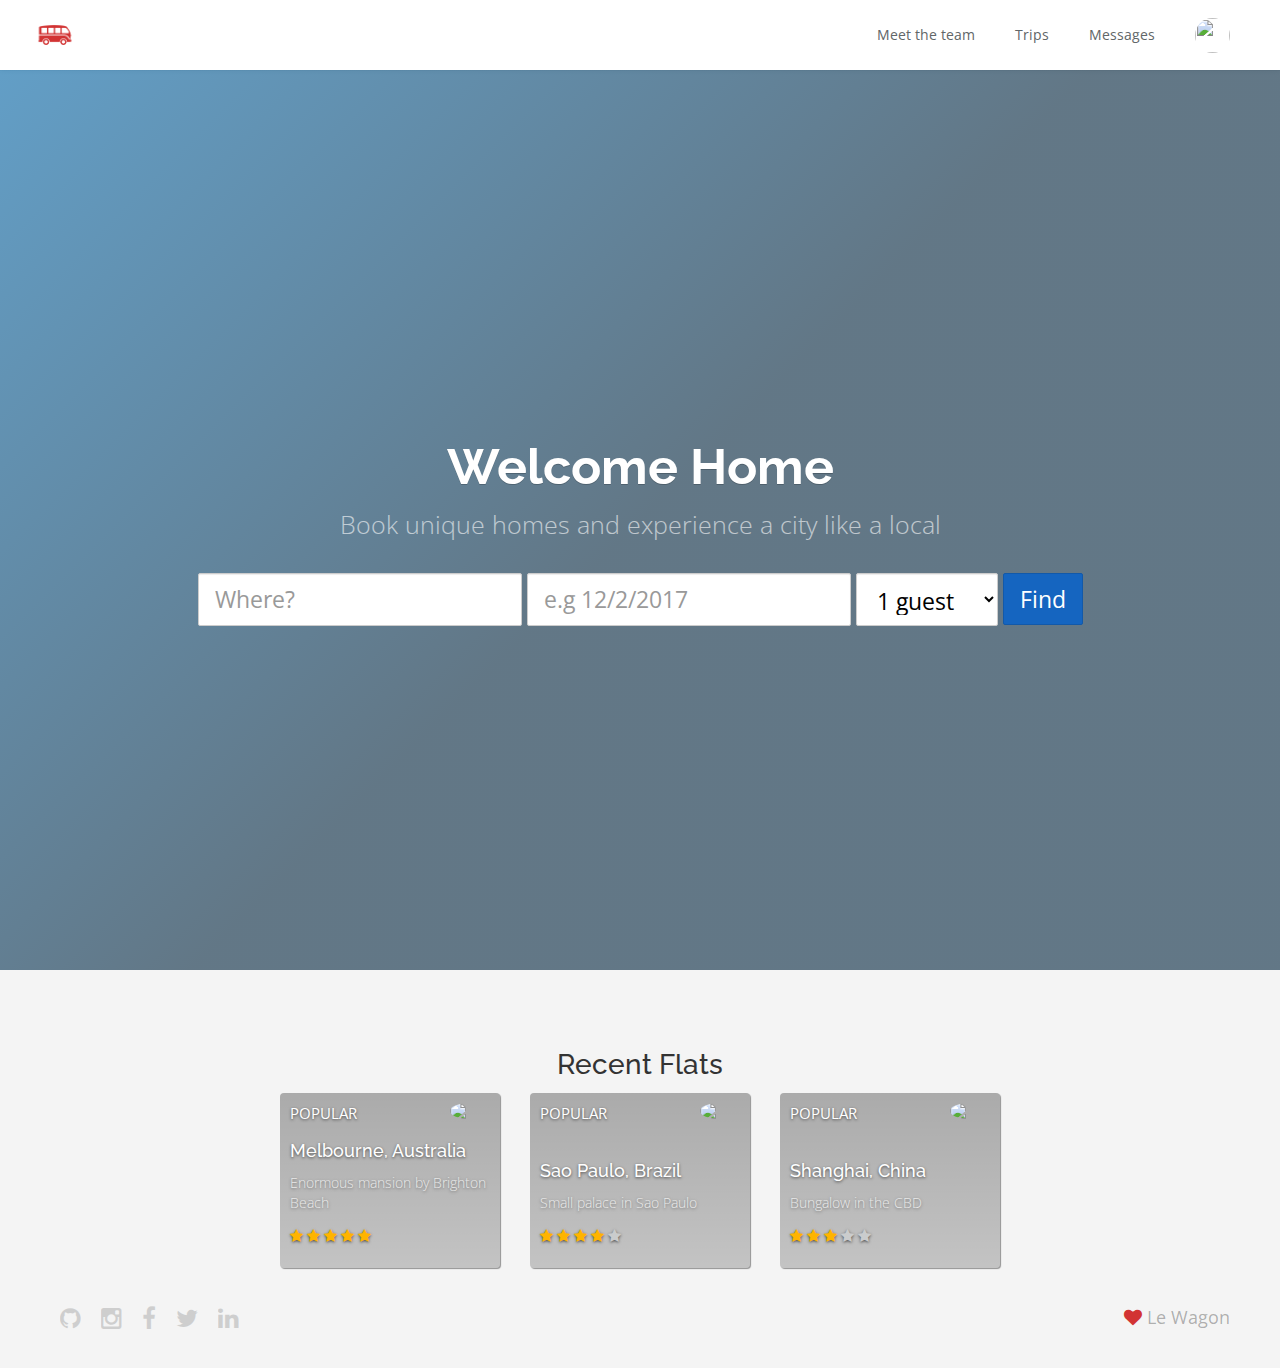
==== commit 56c33775: "Automated commit at 2018-04-02 08:21:16 UTC by middleman-deploy 2.0.0-alpha" ====
--- a/index.html
+++ b/index.html
@@ -7,7 +7,7 @@
           content="width=device-width, initial-scale=1, shrink-to-fit=no">
     <!-- Use the title from a page's frontmatter if it has one -->
     <title>AirBnB</title>
-    <link href="stylesheets/application-7467f26b.css" rel="stylesheet" />
+    <link href="stylesheets/application-1c4907e2.css" rel="stylesheet" />
     <script src="javascripts/application-93de88c9.js"></script>
     <link href="images/favicon-f15af148.png" rel="icon" type="image/png" />
   </head>
@@ -28,10 +28,10 @@
     <!-- Profile picture with dropdown list -->
     <div class="navbar-wagon-item">
       <div class="dropdown">
-        <img src="https://kitt.lewagon.com/placeholder/users/ssaunier" class="avatar dropdown-toggle" id="navbar-wagon-menu" data-toggle="dropdown">
+        <img src="https://kitt.lewagon.com/placeholder/users/jeremycpc" class="avatar dropdown-toggle" id="navbar-wagon-menu" data-toggle="dropdown">
         <ul class="dropdown-menu dropdown-menu-right navbar-wagon-dropdown-menu">
           <li><a href="">Profile</a></li>
-          <li><a href="#">Dashboard</a></li>
+          <li><a href="../_user_dashboard.html.erb">Dashboard</a></li>
           <li><a href="#">Log Out</a></li>
         </ul>
       </div>
@@ -72,63 +72,63 @@
   </div>
 </div>
 
-<h2 class="cards-header text-center">Recent Flats</h2>
-<div class="container">
+<div class="container" id="home-flats">
+  <h2 class="cards-header text-center">Recent Flats</h2>
   <div class="row">
-    <div class="col-xs-12 col-sm-4">
-      <div class="card" style="background-image: linear-gradient(rgba(0,0,0,0.3), rgba(0,0,0,0.2)), url('https://kitt.lewagon.com/placeholder/cities/shanghai');">
-        <div class="card-category">Popular</div>
-        <div class="card-description">
-          <h2>Le Wagon Shanghai</h2>
-          <p>Very cool city, the best</p>
-          <p class="rating">
-            <i class="fa fa-star" style="color: #ffb400"></i>
-            <i class="fa fa-star" style="color: #ffb400"></i>
-            <i class="fa fa-star" style="color: #ffb400"></i>
-            <i class="fa fa-star" style="color: #cacccd"></i>
-            <i class="fa fa-star" style="color: #cacccd"></i>
-          </p>
+      <div class="col-xs-12 col-sm-4">
+        <div class="card" style="background-image: linear-gradient(rgba(0,0,0,0.3), rgba(0,0,0,0.2)), url('https://kitt.lewagon.com/placeholder/cities/melbourne');">
+          <div class="card-category">Popular</div>
+          <div class="card-description">
+            <h2>Melbourne, Australia</h2>
+            <p>Enormous mansion by Brighton Beach</p>
+            <p class="rating">
+                <i class="fa fa-star" style="color: #ffb400"></i>
+                <i class="fa fa-star" style="color: #ffb400"></i>
+                <i class="fa fa-star" style="color: #ffb400"></i>
+                <i class="fa fa-star" style="color: #ffb400"></i>
+                <i class="fa fa-star" style="color: #ffb400"></i>
+            </p>
+          </div>
+          <img class="card-user" src="https://kitt.lewagon.com/placeholder/users/jeremycpc">
+          <a class="card-link" href="flats/jeremycpc.html"></a>
         </div>
-        <img class="card-user" src="https://kitt.lewagon.com/placeholder/users/tgenaitay">
-        <a class="card-link" href="#" ></a>
       </div>
-    </div>
-    <div class="col-xs-12 col-sm-4">
-      <div class="card" style="background-image: linear-gradient(rgba(0,0,0,0.3), rgba(0,0,0,0.2)), url('https://kitt.lewagon.com/placeholder/cities/melbourne');">
-        <div class="card-category">Trending</div>
-        <div class="card-description">
-          <h2>Le Wagon Melbourne</h2>
-          <p>Coffee Connoiseurs</p>
-          <p class="rating">
-            <i class="fa fa-star" style="color: #ffb400"></i>
-            <i class="fa fa-star" style="color: #ffb400"></i>
-            <i class="fa fa-star" style="color: #ffb400"></i>
-            <i class="fa fa-star" style="color: #ffb400"></i>
-            <i class="fa fa-star" style="color: #cacccd"></i>
-          </p>
+      <div class="col-xs-12 col-sm-4">
+        <div class="card" style="background-image: linear-gradient(rgba(0,0,0,0.3), rgba(0,0,0,0.2)), url('https://kitt.lewagon.com/placeholder/cities/sao paulo');">
+          <div class="card-category">Popular</div>
+          <div class="card-description">
+            <h2>Sao Paulo, Brazil</h2>
+            <p>Small palace in Sao Paulo</p>
+            <p class="rating">
+                <i class="fa fa-star" style="color: #ffb400"></i>
+                <i class="fa fa-star" style="color: #ffb400"></i>
+                <i class="fa fa-star" style="color: #ffb400"></i>
+                <i class="fa fa-star" style="color: #ffb400"></i>
+                <i class="fa fa-star" style="color: #cacccd"></i>
+            </p>
+          </div>
+          <img class="card-user" src="https://kitt.lewagon.com/placeholder/users/sergiomurakami">
+          <a class="card-link" href="flats/sergiomurakami.html"></a>
         </div>
-        <img class="card-user" src="https://kitt.lewagon.com/placeholder/users/tgenaitay">
-        <a class="card-link" href="#" ></a>
       </div>
-    </div>
-    <div class="col-xs-12 col-sm-4">
-      <div class="card" style="background-image: linear-gradient(rgba(0,0,0,0.3), rgba(0,0,0,0.2)), url('https://kitt.lewagon.com/placeholder/cities/sao-paulo');">
-        <div class="card-category">Hot</div>
-        <div class="card-description">
-          <h2>Le Wagon Sao Paulo</h2>
-          <p>Get yourself a kebab</p>
-          <p class="rating">
-            <i class="fa fa-star" style="color: #ffb400"></i>
-            <i class="fa fa-star" style="color: #ffb400"></i>
-            <i class="fa fa-star" style="color: #ffb400"></i>
-            <i class="fa fa-star" style="color: #ffb400"></i>
-            <i class="fa fa-star" style="color: #ffb400"></i>
-          </p>
+      <div class="col-xs-12 col-sm-4">
+        <div class="card" style="background-image: linear-gradient(rgba(0,0,0,0.3), rgba(0,0,0,0.2)), url('https://kitt.lewagon.com/placeholder/cities/shanghai');">
+          <div class="card-category">Popular</div>
+          <div class="card-description">
+            <h2>Shanghai, China</h2>
+            <p>Bungalow in the CBD</p>
+            <p class="rating">
+                <i class="fa fa-star" style="color: #ffb400"></i>
+                <i class="fa fa-star" style="color: #ffb400"></i>
+                <i class="fa fa-star" style="color: #ffb400"></i>
+                <i class="fa fa-star" style="color: #cacccd"></i>
+                <i class="fa fa-star" style="color: #cacccd"></i>
+            </p>
+          </div>
+          <img class="card-user" src="https://kitt.lewagon.com/placeholder/users/johnnychan">
+          <a class="card-link" href="flats/johnnychan.html"></a>
         </div>
-        <img class="card-user" src="https://kitt.lewagon.com/placeholder/users/tgenaitay">
-        <a class="card-link" href="#" ></a>
       </div>
-    </div>
   </div>
 </div>
 
--- a/stylesheets/application-1c4907e2.css
+++ b/stylesheets/application-1c4907e2.css
@@ -0,0 +1,8 @@
+@import url("https://fonts.googleapis.com/css?family=Open+Sans:400,300,700|Raleway:400,100,300,700,500");/*!
+ * Bootstrap v3.3.7 (http://getbootstrap.com)
+ * Copyright 2011-2016 Twitter, Inc.
+ * Licensed under MIT (https://github.com/twbs/bootstrap/blob/master/LICENSE)
+ *//*! normalize.css v3.0.3 | MIT License | github.com/necolas/normalize.css */html{font-family:sans-serif;-ms-text-size-adjust:100%;-webkit-text-size-adjust:100%}body{margin:0}article,aside,details,figcaption,figure,footer,header,hgroup,main,menu,nav,section,summary{display:block}audio,canvas,progress,video{display:inline-block;vertical-align:baseline}audio:not([controls]){display:none;height:0}[hidden],template{display:none}a{background-color:transparent}a:active,a:hover{outline:0}abbr[title]{border-bottom:1px dotted}b,strong{font-weight:bold}dfn{font-style:italic}h1{font-size:2em;margin:0.67em 0}mark{background:#ff0;color:#000}small{font-size:80%}sub,sup{font-size:75%;line-height:0;position:relative;vertical-align:baseline}sup{top:-0.5em}sub{bottom:-0.25em}img{border:0}svg:not(:root){overflow:hidden}figure{margin:1em 40px}hr{-webkit-box-sizing:content-box;box-sizing:content-box;height:0}pre{overflow:auto}code,kbd,pre,samp{font-family:monospace, monospace;font-size:1em}button,input,optgroup,select,textarea{color:inherit;font:inherit;margin:0}button{overflow:visible}button,select{text-transform:none}button,html input[type="button"],input[type="reset"],input[type="submit"]{-webkit-appearance:button;cursor:pointer}button[disabled],html input[disabled]{cursor:default}button::-moz-focus-inner,input::-moz-focus-inner{border:0;padding:0}input{line-height:normal}input[type="checkbox"],input[type="radio"]{-webkit-box-sizing:border-box;box-sizing:border-box;padding:0}input[type="number"]::-webkit-inner-spin-button,input[type="number"]::-webkit-outer-spin-button{height:auto}input[type="search"]{-webkit-appearance:textfield;-webkit-box-sizing:content-box;box-sizing:content-box}input[type="search"]::-webkit-search-cancel-button,input[type="search"]::-webkit-search-decoration{-webkit-appearance:none}fieldset{border:1px solid #c0c0c0;margin:0 2px;padding:0.35em 0.625em 0.75em}legend{border:0;padding:0}textarea{overflow:auto}optgroup{font-weight:bold}table{border-collapse:collapse;border-spacing:0}td,th{padding:0}/*! Source: https://github.com/h5bp/html5-boilerplate/blob/master/src/css/main.css */@media print{*,*:before,*:after{background:transparent !important;color:#000 !important;-webkit-box-shadow:none !important;box-shadow:none !important;text-shadow:none !important}a,a:visited{text-decoration:underline}a[href]:after{content:" (" attr(href) ")"}abbr[title]:after{content:" (" attr(title) ")"}a[href^="#"]:after,a[href^="javascript:"]:after{content:""}pre,blockquote{border:1px solid #999;page-break-inside:avoid}thead{display:table-header-group}tr,img{page-break-inside:avoid}img{max-width:100% !important}p,h2,h3{orphans:3;widows:3}h2,h3{page-break-after:avoid}.navbar{display:none}.btn>.caret,.dropup>.btn>.caret{border-top-color:#000 !important}.label{border:1px solid #000}.table{border-collapse:collapse !important}.table td,.table th{background-color:#fff !important}.table-bordered th,.table-bordered td{border:1px solid #ddd !important}}@font-face{font-family:'Glyphicons Halflings';src:url("../assets/bootstrap/glyphicons-halflings-regular-86b6f62b.eot");src:url("../assets/bootstrap/glyphicons-halflings-regular-86b6f62b.eot?#iefix") format("embedded-opentype"),url("../assets/bootstrap/glyphicons-halflings-regular-ca35b697.woff2") format("woff2"),url("../assets/bootstrap/glyphicons-halflings-regular-278e49a8.woff") format("woff"),url("../assets/bootstrap/glyphicons-halflings-regular-44bc1850.ttf") format("truetype"),url("../assets/bootstrap/glyphicons-halflings-regular-de51a849.svg#glyphicons_halflingsregular") format("svg")}.glyphicon{position:relative;top:1px;display:inline-block;font-family:'Glyphicons Halflings';font-style:normal;font-weight:normal;line-height:1;-webkit-font-smoothing:antialiased;-moz-osx-font-smoothing:grayscale}.glyphicon-asterisk:before{content:"\002a"}.glyphicon-plus:before{content:"\002b"}.glyphicon-euro:before,.glyphicon-eur:before{content:"\20ac"}.glyphicon-minus:before{content:"\2212"}.glyphicon-cloud:before{content:"\2601"}.glyphicon-envelope:before{content:"\2709"}.glyphicon-pencil:before{content:"\270f"}.glyphicon-glass:before{content:"\e001"}.glyphicon-music:before{content:"\e002"}.glyphicon-search:before{content:"\e003"}.glyphicon-heart:before{content:"\e005"}.glyphicon-star:before{content:"\e006"}.glyphicon-star-empty:before{content:"\e007"}.glyphicon-user:before{content:"\e008"}.glyphicon-film:before{content:"\e009"}.glyphicon-th-large:before{content:"\e010"}.glyphicon-th:before{content:"\e011"}.glyphicon-th-list:before{content:"\e012"}.glyphicon-ok:before{content:"\e013"}.glyphicon-remove:before{content:"\e014"}.glyphicon-zoom-in:before{content:"\e015"}.glyphicon-zoom-out:before{content:"\e016"}.glyphicon-off:before{content:"\e017"}.glyphicon-signal:before{content:"\e018"}.glyphicon-cog:before{content:"\e019"}.glyphicon-trash:before{content:"\e020"}.glyphicon-home:before{content:"\e021"}.glyphicon-file:before{content:"\e022"}.glyphicon-time:before{content:"\e023"}.glyphicon-road:before{content:"\e024"}.glyphicon-download-alt:before{content:"\e025"}.glyphicon-download:before{content:"\e026"}.glyphicon-upload:before{content:"\e027"}.glyphicon-inbox:before{content:"\e028"}.glyphicon-play-circle:before{content:"\e029"}.glyphicon-repeat:before{content:"\e030"}.glyphicon-refresh:before{content:"\e031"}.glyphicon-list-alt:before{content:"\e032"}.glyphicon-lock:before{content:"\e033"}.glyphicon-flag:before{content:"\e034"}.glyphicon-headphones:before{content:"\e035"}.glyphicon-volume-off:before{content:"\e036"}.glyphicon-volume-down:before{content:"\e037"}.glyphicon-volume-up:before{content:"\e038"}.glyphicon-qrcode:before{content:"\e039"}.glyphicon-barcode:before{content:"\e040"}.glyphicon-tag:before{content:"\e041"}.glyphicon-tags:before{content:"\e042"}.glyphicon-book:before{content:"\e043"}.glyphicon-bookmark:before{content:"\e044"}.glyphicon-print:before{content:"\e045"}.glyphicon-camera:before{content:"\e046"}.glyphicon-font:before{content:"\e047"}.glyphicon-bold:before{content:"\e048"}.glyphicon-italic:before{content:"\e049"}.glyphicon-text-height:before{content:"\e050"}.glyphicon-text-width:before{content:"\e051"}.glyphicon-align-left:before{content:"\e052"}.glyphicon-align-center:before{content:"\e053"}.glyphicon-align-right:before{content:"\e054"}.glyphicon-align-justify:before{content:"\e055"}.glyphicon-list:before{content:"\e056"}.glyphicon-indent-left:before{content:"\e057"}.glyphicon-indent-right:before{content:"\e058"}.glyphicon-facetime-video:before{content:"\e059"}.glyphicon-picture:before{content:"\e060"}.glyphicon-map-marker:before{content:"\e062"}.glyphicon-adjust:before{content:"\e063"}.glyphicon-tint:before{content:"\e064"}.glyphicon-edit:before{content:"\e065"}.glyphicon-share:before{content:"\e066"}.glyphicon-check:before{content:"\e067"}.glyphicon-move:before{content:"\e068"}.glyphicon-step-backward:before{content:"\e069"}.glyphicon-fast-backward:before{content:"\e070"}.glyphicon-backward:before{content:"\e071"}.glyphicon-play:before{content:"\e072"}.glyphicon-pause:before{content:"\e073"}.glyphicon-stop:before{content:"\e074"}.glyphicon-forward:before{content:"\e075"}.glyphicon-fast-forward:before{content:"\e076"}.glyphicon-step-forward:before{content:"\e077"}.glyphicon-eject:before{content:"\e078"}.glyphicon-chevron-left:before{content:"\e079"}.glyphicon-chevron-right:before{content:"\e080"}.glyphicon-plus-sign:before{content:"\e081"}.glyphicon-minus-sign:before{content:"\e082"}.glyphicon-remove-sign:before{content:"\e083"}.glyphicon-ok-sign:before{content:"\e084"}.glyphicon-question-sign:before{content:"\e085"}.glyphicon-info-sign:before{content:"\e086"}.glyphicon-screenshot:before{content:"\e087"}.glyphicon-remove-circle:before{content:"\e088"}.glyphicon-ok-circle:before{content:"\e089"}.glyphicon-ban-circle:before{content:"\e090"}.glyphicon-arrow-left:before{content:"\e091"}.glyphicon-arrow-right:before{content:"\e092"}.glyphicon-arrow-up:before{content:"\e093"}.glyphicon-arrow-down:before{content:"\e094"}.glyphicon-share-alt:before{content:"\e095"}.glyphicon-resize-full:before{content:"\e096"}.glyphicon-resize-small:before{content:"\e097"}.glyphicon-exclamation-sign:before{content:"\e101"}.glyphicon-gift:before{content:"\e102"}.glyphicon-leaf:before{content:"\e103"}.glyphicon-fire:before{content:"\e104"}.glyphicon-eye-open:before{content:"\e105"}.glyphicon-eye-close:before{content:"\e106"}.glyphicon-warning-sign:before{content:"\e107"}.glyphicon-plane:before{content:"\e108"}.glyphicon-calendar:before{content:"\e109"}.glyphicon-random:before{content:"\e110"}.glyphicon-comment:before{content:"\e111"}.glyphicon-magnet:before{content:"\e112"}.glyphicon-chevron-up:before{content:"\e113"}.glyphicon-chevron-down:before{content:"\e114"}.glyphicon-retweet:before{content:"\e115"}.glyphicon-shopping-cart:before{content:"\e116"}.glyphicon-folder-close:before{content:"\e117"}.glyphicon-folder-open:before{content:"\e118"}.glyphicon-resize-vertical:before{content:"\e119"}.glyphicon-resize-horizontal:before{content:"\e120"}.glyphicon-hdd:before{content:"\e121"}.glyphicon-bullhorn:before{content:"\e122"}.glyphicon-bell:before{content:"\e123"}.glyphicon-certificate:before{content:"\e124"}.glyphicon-thumbs-up:before{content:"\e125"}.glyphicon-thumbs-down:before{content:"\e126"}.glyphicon-hand-right:before{content:"\e127"}.glyphicon-hand-left:before{content:"\e128"}.glyphicon-hand-up:before{content:"\e129"}.glyphicon-hand-down:before{content:"\e130"}.glyphicon-circle-arrow-right:before{content:"\e131"}.glyphicon-circle-arrow-left:before{content:"\e132"}.glyphicon-circle-arrow-up:before{content:"\e133"}.glyphicon-circle-arrow-down:before{content:"\e134"}.glyphicon-globe:before{content:"\e135"}.glyphicon-wrench:before{content:"\e136"}.glyphicon-tasks:before{content:"\e137"}.glyphicon-filter:before{content:"\e138"}.glyphicon-briefcase:before{content:"\e139"}.glyphicon-fullscreen:before{content:"\e140"}.glyphicon-dashboard:before{content:"\e141"}.glyphicon-paperclip:before{content:"\e142"}.glyphicon-heart-empty:before{content:"\e143"}.glyphicon-link:before{content:"\e144"}.glyphicon-phone:before{content:"\e145"}.glyphicon-pushpin:before{content:"\e146"}.glyphicon-usd:before{content:"\e148"}.glyphicon-gbp:before{content:"\e149"}.glyphicon-sort:before{content:"\e150"}.glyphicon-sort-by-alphabet:before{content:"\e151"}.glyphicon-sort-by-alphabet-alt:before{content:"\e152"}.glyphicon-sort-by-order:before{content:"\e153"}.glyphicon-sort-by-order-alt:before{content:"\e154"}.glyphicon-sort-by-attributes:before{content:"\e155"}.glyphicon-sort-by-attributes-alt:before{content:"\e156"}.glyphicon-unchecked:before{content:"\e157"}.glyphicon-expand:before{content:"\e158"}.glyphicon-collapse-down:before{content:"\e159"}.glyphicon-collapse-up:before{content:"\e160"}.glyphicon-log-in:before{content:"\e161"}.glyphicon-flash:before{content:"\e162"}.glyphicon-log-out:before{content:"\e163"}.glyphicon-new-window:before{content:"\e164"}.glyphicon-record:before{content:"\e165"}.glyphicon-save:before{content:"\e166"}.glyphicon-open:before{content:"\e167"}.glyphicon-saved:before{content:"\e168"}.glyphicon-import:before{content:"\e169"}.glyphicon-export:before{content:"\e170"}.glyphicon-send:before{content:"\e171"}.glyphicon-floppy-disk:before{content:"\e172"}.glyphicon-floppy-saved:before{content:"\e173"}.glyphicon-floppy-remove:before{content:"\e174"}.glyphicon-floppy-save:before{content:"\e175"}.glyphicon-floppy-open:before{content:"\e176"}.glyphicon-credit-card:before{content:"\e177"}.glyphicon-transfer:before{content:"\e178"}.glyphicon-cutlery:before{content:"\e179"}.glyphicon-header:before{content:"\e180"}.glyphicon-compressed:before{content:"\e181"}.glyphicon-earphone:before{content:"\e182"}.glyphicon-phone-alt:before{content:"\e183"}.glyphicon-tower:before{content:"\e184"}.glyphicon-stats:before{content:"\e185"}.glyphicon-sd-video:before{content:"\e186"}.glyphicon-hd-video:before{content:"\e187"}.glyphicon-subtitles:before{content:"\e188"}.glyphicon-sound-stereo:before{content:"\e189"}.glyphicon-sound-dolby:before{content:"\e190"}.glyphicon-sound-5-1:before{content:"\e191"}.glyphicon-sound-6-1:before{content:"\e192"}.glyphicon-sound-7-1:before{content:"\e193"}.glyphicon-copyright-mark:before{content:"\e194"}.glyphicon-registration-mark:before{content:"\e195"}.glyphicon-cloud-download:before{content:"\e197"}.glyphicon-cloud-upload:before{content:"\e198"}.glyphicon-tree-conifer:before{content:"\e199"}.glyphicon-tree-deciduous:before{content:"\e200"}.glyphicon-cd:before{content:"\e201"}.glyphicon-save-file:before{content:"\e202"}.glyphicon-open-file:before{content:"\e203"}.glyphicon-level-up:before{content:"\e204"}.glyphicon-copy:before{content:"\e205"}.glyphicon-paste:before{content:"\e206"}.glyphicon-alert:before{content:"\e209"}.glyphicon-equalizer:before{content:"\e210"}.glyphicon-king:before{content:"\e211"}.glyphicon-queen:before{content:"\e212"}.glyphicon-pawn:before{content:"\e213"}.glyphicon-bishop:before{content:"\e214"}.glyphicon-knight:before{content:"\e215"}.glyphicon-baby-formula:before{content:"\e216"}.glyphicon-tent:before{content:"\26fa"}.glyphicon-blackboard:before{content:"\e218"}.glyphicon-bed:before{content:"\e219"}.glyphicon-apple:before{content:"\f8ff"}.glyphicon-erase:before{content:"\e221"}.glyphicon-hourglass:before{content:"\231b"}.glyphicon-lamp:before{content:"\e223"}.glyphicon-duplicate:before{content:"\e224"}.glyphicon-piggy-bank:before{content:"\e225"}.glyphicon-scissors:before{content:"\e226"}.glyphicon-bitcoin:before{content:"\e227"}.glyphicon-btc:before{content:"\e227"}.glyphicon-xbt:before{content:"\e227"}.glyphicon-yen:before{content:"\00a5"}.glyphicon-jpy:before{content:"\00a5"}.glyphicon-ruble:before{content:"\20bd"}.glyphicon-rub:before{content:"\20bd"}.glyphicon-scale:before{content:"\e230"}.glyphicon-ice-lolly:before{content:"\e231"}.glyphicon-ice-lolly-tasted:before{content:"\e232"}.glyphicon-education:before{content:"\e233"}.glyphicon-option-horizontal:before{content:"\e234"}.glyphicon-option-vertical:before{content:"\e235"}.glyphicon-menu-hamburger:before{content:"\e236"}.glyphicon-modal-window:before{content:"\e237"}.glyphicon-oil:before{content:"\e238"}.glyphicon-grain:before{content:"\e239"}.glyphicon-sunglasses:before{content:"\e240"}.glyphicon-text-size:before{content:"\e241"}.glyphicon-text-color:before{content:"\e242"}.glyphicon-text-background:before{content:"\e243"}.glyphicon-object-align-top:before{content:"\e244"}.glyphicon-object-align-bottom:before{content:"\e245"}.glyphicon-object-align-horizontal:before{content:"\e246"}.glyphicon-object-align-left:before{content:"\e247"}.glyphicon-object-align-vertical:before{content:"\e248"}.glyphicon-object-align-right:before{content:"\e249"}.glyphicon-triangle-right:before{content:"\e250"}.glyphicon-triangle-left:before{content:"\e251"}.glyphicon-triangle-bottom:before{content:"\e252"}.glyphicon-triangle-top:before{content:"\e253"}.glyphicon-console:before{content:"\e254"}.glyphicon-superscript:before{content:"\e255"}.glyphicon-subscript:before{content:"\e256"}.glyphicon-menu-left:before{content:"\e257"}.glyphicon-menu-right:before{content:"\e258"}.glyphicon-menu-down:before{content:"\e259"}.glyphicon-menu-up:before{content:"\e260"}*{-webkit-box-sizing:border-box;box-sizing:border-box}*:before,*:after{-webkit-box-sizing:border-box;box-sizing:border-box}html{font-size:10px;-webkit-tap-highlight-color:transparent}body{font-family:"Open Sans", "Helvetica", "sans-serif";font-size:18px;line-height:1.42857143;color:#333333;background-color:#F4F4F4}input,button,select,textarea{font-family:inherit;font-size:inherit;line-height:inherit}a{color:#1565C0;text-decoration:none}a:hover,a:focus{color:#0d417b;text-decoration:underline}a:focus{outline:5px auto -webkit-focus-ring-color;outline-offset:-2px}figure{margin:0}img{vertical-align:middle}.img-responsive{display:block;max-width:100%;height:auto}.img-rounded{border-radius:2px}.img-thumbnail{padding:4px;line-height:1.42857143;background-color:#F4F4F4;border:1px solid #ddd;border-radius:2px;-webkit-transition:all 0.2s ease-in-out;transition:all 0.2s ease-in-out;display:inline-block;max-width:100%;height:auto}.img-circle{border-radius:50%}hr{margin-top:25px;margin-bottom:25px;border:0;border-top:1px solid #eeeeee}.sr-only{position:absolute;width:1px;height:1px;margin:-1px;padding:0;overflow:hidden;clip:rect(0, 0, 0, 0);border:0}.sr-only-focusable:active,.sr-only-focusable:focus{position:static;width:auto;height:auto;margin:0;overflow:visible;clip:auto}[role="button"]{cursor:pointer}h1,h2,h3,h4,h5,h6,.h1,.h2,.h3,.h4,.h5,.h6{font-family:"Raleway", "Helvetica", "sans-serif";font-weight:500;line-height:1.1;color:inherit}h1 small,h1 .small,h2 small,h2 .small,h3 small,h3 .small,h4 small,h4 .small,h5 small,h5 .small,h6 small,h6 .small,.h1 small,.h1 .small,.h2 small,.h2 .small,.h3 small,.h3 .small,.h4 small,.h4 .small,.h5 small,.h5 .small,.h6 small,.h6 .small{font-weight:normal;line-height:1;color:#777777}h1,.h1,h2,.h2,h3,.h3{margin-top:25px;margin-bottom:12.5px}h1 small,h1 .small,.h1 small,.h1 .small,h2 small,h2 .small,.h2 small,.h2 .small,h3 small,h3 .small,.h3 small,.h3 .small{font-size:65%}h4,.h4,h5,.h5,h6,.h6{margin-top:12.5px;margin-bottom:12.5px}h4 small,h4 .small,.h4 small,.h4 .small,h5 small,h5 .small,.h5 small,.h5 .small,h6 small,h6 .small,.h6 small,.h6 .small{font-size:75%}h1,.h1{font-size:46px}h2,.h2{font-size:38px}h3,.h3{font-size:31px}h4,.h4{font-size:23px}h5,.h5{font-size:18px}h6,.h6{font-size:16px}p{margin:0 0 12.5px}.lead{margin-bottom:25px;font-size:20px;font-weight:300;line-height:1.4}@media (min-width: 768px){.lead{font-size:27px}}small,.small{font-size:88%}mark,.mark{background-color:#fcf8e3;padding:.2em}.text-left{text-align:left}.text-right{text-align:right}.text-center{text-align:center}.text-justify{text-align:justify}.text-nowrap{white-space:nowrap}.text-lowercase{text-transform:lowercase}.text-uppercase,.initialism{text-transform:uppercase}.text-capitalize{text-transform:capitalize}.text-muted{color:#777777}.text-primary{color:#1565C0}a.text-primary:hover,a.text-primary:focus{color:#104d92}.text-success{color:#3c763d}a.text-success:hover,a.text-success:focus{color:#2b542c}.text-info{color:#31708f}a.text-info:hover,a.text-info:focus{color:#245269}.text-warning{color:#8a6d3b}a.text-warning:hover,a.text-warning:focus{color:#66512c}.text-danger{color:#a94442}a.text-danger:hover,a.text-danger:focus{color:#843534}.bg-primary{color:#fff}.bg-primary{background-color:#1565C0}a.bg-primary:hover,a.bg-primary:focus{background-color:#104d92}.bg-success{background-color:#dff0d8}a.bg-success:hover,a.bg-success:focus{background-color:#c1e2b3}.bg-info{background-color:#d9edf7}a.bg-info:hover,a.bg-info:focus{background-color:#afd9ee}.bg-warning{background-color:#fcf8e3}a.bg-warning:hover,a.bg-warning:focus{background-color:#f7ecb5}.bg-danger{background-color:#f2dede}a.bg-danger:hover,a.bg-danger:focus{background-color:#e4b9b9}.page-header{padding-bottom:11.5px;margin:50px 0 25px;border-bottom:1px solid #eeeeee}ul,ol{margin-top:0;margin-bottom:12.5px}ul ul,ul ol,ol ul,ol ol{margin-bottom:0}.list-unstyled{padding-left:0;list-style:none}.list-inline{padding-left:0;list-style:none;margin-left:-5px}.list-inline>li{display:inline-block;padding-left:5px;padding-right:5px}dl{margin-top:0;margin-bottom:25px}dt,dd{line-height:1.42857143}dt{font-weight:bold}dd{margin-left:0}.dl-horizontal dd:before,.dl-horizontal dd:after{content:" ";display:table}.dl-horizontal dd:after{clear:both}@media (min-width: 768px){.dl-horizontal dt{float:left;width:160px;clear:left;text-align:right;overflow:hidden;text-overflow:ellipsis;white-space:nowrap}.dl-horizontal dd{margin-left:180px}}abbr[title],abbr[data-original-title]{cursor:help;border-bottom:1px dotted #777777}.initialism{font-size:90%}blockquote{padding:12.5px 25px;margin:0 0 25px;font-size:22.5px;border-left:5px solid #eeeeee}blockquote p:last-child,blockquote ul:last-child,blockquote ol:last-child{margin-bottom:0}blockquote footer,blockquote small,blockquote .small{display:block;font-size:80%;line-height:1.42857143;color:#777777}blockquote footer:before,blockquote small:before,blockquote .small:before{content:'\2014 \00A0'}.blockquote-reverse,blockquote.pull-right{padding-right:15px;padding-left:0;border-right:5px solid #eeeeee;border-left:0;text-align:right}.blockquote-reverse footer:before,.blockquote-reverse small:before,.blockquote-reverse .small:before,blockquote.pull-right footer:before,blockquote.pull-right small:before,blockquote.pull-right .small:before{content:''}.blockquote-reverse footer:after,.blockquote-reverse small:after,.blockquote-reverse .small:after,blockquote.pull-right footer:after,blockquote.pull-right small:after,blockquote.pull-right .small:after{content:'\00A0 \2014'}address{margin-bottom:25px;font-style:normal;line-height:1.42857143}code,kbd,pre,samp{font-family:Menlo, Monaco, Consolas, "Courier New", monospace}code{padding:2px 4px;font-size:90%;color:#c7254e;background-color:#f9f2f4;border-radius:2px}kbd{padding:2px 4px;font-size:90%;color:#fff;background-color:#333;border-radius:2px;-webkit-box-shadow:inset 0 -1px 0 rgba(0,0,0,0.25);box-shadow:inset 0 -1px 0 rgba(0,0,0,0.25)}kbd kbd{padding:0;font-size:100%;font-weight:bold;-webkit-box-shadow:none;box-shadow:none}pre{display:block;padding:12px;margin:0 0 12.5px;font-size:17px;line-height:1.42857143;word-break:break-all;word-wrap:break-word;color:#333333;background-color:#f5f5f5;border:1px solid #ccc;border-radius:2px}pre code{padding:0;font-size:inherit;color:inherit;white-space:pre-wrap;background-color:transparent;border-radius:0}.pre-scrollable{max-height:340px;overflow-y:scroll}.container{margin-right:auto;margin-left:auto;padding-left:15px;padding-right:15px}.container:before,.container:after{content:" ";display:table}.container:after{clear:both}@media (min-width: 768px){.container{width:750px}}@media (min-width: 992px){.container{width:970px}}@media (min-width: 1200px){.container{width:1170px}}.container-fluid{margin-right:auto;margin-left:auto;padding-left:15px;padding-right:15px}.container-fluid:before,.container-fluid:after{content:" ";display:table}.container-fluid:after{clear:both}.row{margin-left:-15px;margin-right:-15px}.row:before,.row:after{content:" ";display:table}.row:after{clear:both}.col-xs-1,.col-sm-1,.col-md-1,.col-lg-1,.col-xs-2,.col-sm-2,.col-md-2,.col-lg-2,.col-xs-3,.col-sm-3,.col-md-3,.col-lg-3,.col-xs-4,.col-sm-4,.col-md-4,.col-lg-4,.col-xs-5,.col-sm-5,.col-md-5,.col-lg-5,.col-xs-6,.col-sm-6,.col-md-6,.col-lg-6,.col-xs-7,.col-sm-7,.col-md-7,.col-lg-7,.col-xs-8,.col-sm-8,.col-md-8,.col-lg-8,.col-xs-9,.col-sm-9,.col-md-9,.col-lg-9,.col-xs-10,.col-sm-10,.col-md-10,.col-lg-10,.col-xs-11,.col-sm-11,.col-md-11,.col-lg-11,.col-xs-12,.col-sm-12,.col-md-12,.col-lg-12{position:relative;min-height:1px;padding-left:15px;padding-right:15px}.col-xs-1,.col-xs-2,.col-xs-3,.col-xs-4,.col-xs-5,.col-xs-6,.col-xs-7,.col-xs-8,.col-xs-9,.col-xs-10,.col-xs-11,.col-xs-12{float:left}.col-xs-1{width:8.33333333%}.col-xs-2{width:16.66666667%}.col-xs-3{width:25%}.col-xs-4{width:33.33333333%}.col-xs-5{width:41.66666667%}.col-xs-6{width:50%}.col-xs-7{width:58.33333333%}.col-xs-8{width:66.66666667%}.col-xs-9{width:75%}.col-xs-10{width:83.33333333%}.col-xs-11{width:91.66666667%}.col-xs-12{width:100%}.col-xs-pull-0{right:auto}.col-xs-pull-1{right:8.33333333%}.col-xs-pull-2{right:16.66666667%}.col-xs-pull-3{right:25%}.col-xs-pull-4{right:33.33333333%}.col-xs-pull-5{right:41.66666667%}.col-xs-pull-6{right:50%}.col-xs-pull-7{right:58.33333333%}.col-xs-pull-8{right:66.66666667%}.col-xs-pull-9{right:75%}.col-xs-pull-10{right:83.33333333%}.col-xs-pull-11{right:91.66666667%}.col-xs-pull-12{right:100%}.col-xs-push-0{left:auto}.col-xs-push-1{left:8.33333333%}.col-xs-push-2{left:16.66666667%}.col-xs-push-3{left:25%}.col-xs-push-4{left:33.33333333%}.col-xs-push-5{left:41.66666667%}.col-xs-push-6{left:50%}.col-xs-push-7{left:58.33333333%}.col-xs-push-8{left:66.66666667%}.col-xs-push-9{left:75%}.col-xs-push-10{left:83.33333333%}.col-xs-push-11{left:91.66666667%}.col-xs-push-12{left:100%}.col-xs-offset-0{margin-left:0%}.col-xs-offset-1{margin-left:8.33333333%}.col-xs-offset-2{margin-left:16.66666667%}.col-xs-offset-3{margin-left:25%}.col-xs-offset-4{margin-left:33.33333333%}.col-xs-offset-5{margin-left:41.66666667%}.col-xs-offset-6{margin-left:50%}.col-xs-offset-7{margin-left:58.33333333%}.col-xs-offset-8{margin-left:66.66666667%}.col-xs-offset-9{margin-left:75%}.col-xs-offset-10{margin-left:83.33333333%}.col-xs-offset-11{margin-left:91.66666667%}.col-xs-offset-12{margin-left:100%}@media (min-width: 768px){.col-sm-1,.col-sm-2,.col-sm-3,.col-sm-4,.col-sm-5,.col-sm-6,.col-sm-7,.col-sm-8,.col-sm-9,.col-sm-10,.col-sm-11,.col-sm-12{float:left}.col-sm-1{width:8.33333333%}.col-sm-2{width:16.66666667%}.col-sm-3{width:25%}.col-sm-4{width:33.33333333%}.col-sm-5{width:41.66666667%}.col-sm-6{width:50%}.col-sm-7{width:58.33333333%}.col-sm-8{width:66.66666667%}.col-sm-9{width:75%}.col-sm-10{width:83.33333333%}.col-sm-11{width:91.66666667%}.col-sm-12{width:100%}.col-sm-pull-0{right:auto}.col-sm-pull-1{right:8.33333333%}.col-sm-pull-2{right:16.66666667%}.col-sm-pull-3{right:25%}.col-sm-pull-4{right:33.33333333%}.col-sm-pull-5{right:41.66666667%}.col-sm-pull-6{right:50%}.col-sm-pull-7{right:58.33333333%}.col-sm-pull-8{right:66.66666667%}.col-sm-pull-9{right:75%}.col-sm-pull-10{right:83.33333333%}.col-sm-pull-11{right:91.66666667%}.col-sm-pull-12{right:100%}.col-sm-push-0{left:auto}.col-sm-push-1{left:8.33333333%}.col-sm-push-2{left:16.66666667%}.col-sm-push-3{left:25%}.col-sm-push-4{left:33.33333333%}.col-sm-push-5{left:41.66666667%}.col-sm-push-6{left:50%}.col-sm-push-7{left:58.33333333%}.col-sm-push-8{left:66.66666667%}.col-sm-push-9{left:75%}.col-sm-push-10{left:83.33333333%}.col-sm-push-11{left:91.66666667%}.col-sm-push-12{left:100%}.col-sm-offset-0{margin-left:0%}.col-sm-offset-1{margin-left:8.33333333%}.col-sm-offset-2{margin-left:16.66666667%}.col-sm-offset-3{margin-left:25%}.col-sm-offset-4{margin-left:33.33333333%}.col-sm-offset-5{margin-left:41.66666667%}.col-sm-offset-6{margin-left:50%}.col-sm-offset-7{margin-left:58.33333333%}.col-sm-offset-8{margin-left:66.66666667%}.col-sm-offset-9{margin-left:75%}.col-sm-offset-10{margin-left:83.33333333%}.col-sm-offset-11{margin-left:91.66666667%}.col-sm-offset-12{margin-left:100%}}@media (min-width: 992px){.col-md-1,.col-md-2,.col-md-3,.col-md-4,.col-md-5,.col-md-6,.col-md-7,.col-md-8,.col-md-9,.col-md-10,.col-md-11,.col-md-12{float:left}.col-md-1{width:8.33333333%}.col-md-2{width:16.66666667%}.col-md-3{width:25%}.col-md-4{width:33.33333333%}.col-md-5{width:41.66666667%}.col-md-6{width:50%}.col-md-7{width:58.33333333%}.col-md-8{width:66.66666667%}.col-md-9{width:75%}.col-md-10{width:83.33333333%}.col-md-11{width:91.66666667%}.col-md-12{width:100%}.col-md-pull-0{right:auto}.col-md-pull-1{right:8.33333333%}.col-md-pull-2{right:16.66666667%}.col-md-pull-3{right:25%}.col-md-pull-4{right:33.33333333%}.col-md-pull-5{right:41.66666667%}.col-md-pull-6{right:50%}.col-md-pull-7{right:58.33333333%}.col-md-pull-8{right:66.66666667%}.col-md-pull-9{right:75%}.col-md-pull-10{right:83.33333333%}.col-md-pull-11{right:91.66666667%}.col-md-pull-12{right:100%}.col-md-push-0{left:auto}.col-md-push-1{left:8.33333333%}.col-md-push-2{left:16.66666667%}.col-md-push-3{left:25%}.col-md-push-4{left:33.33333333%}.col-md-push-5{left:41.66666667%}.col-md-push-6{left:50%}.col-md-push-7{left:58.33333333%}.col-md-push-8{left:66.66666667%}.col-md-push-9{left:75%}.col-md-push-10{left:83.33333333%}.col-md-push-11{left:91.66666667%}.col-md-push-12{left:100%}.col-md-offset-0{margin-left:0%}.col-md-offset-1{margin-left:8.33333333%}.col-md-offset-2{margin-left:16.66666667%}.col-md-offset-3{margin-left:25%}.col-md-offset-4{margin-left:33.33333333%}.col-md-offset-5{margin-left:41.66666667%}.col-md-offset-6{margin-left:50%}.col-md-offset-7{margin-left:58.33333333%}.col-md-offset-8{margin-left:66.66666667%}.col-md-offset-9{margin-left:75%}.col-md-offset-10{margin-left:83.33333333%}.col-md-offset-11{margin-left:91.66666667%}.col-md-offset-12{margin-left:100%}}@media (min-width: 1200px){.col-lg-1,.col-lg-2,.col-lg-3,.col-lg-4,.col-lg-5,.col-lg-6,.col-lg-7,.col-lg-8,.col-lg-9,.col-lg-10,.col-lg-11,.col-lg-12{float:left}.col-lg-1{width:8.33333333%}.col-lg-2{width:16.66666667%}.col-lg-3{width:25%}.col-lg-4{width:33.33333333%}.col-lg-5{width:41.66666667%}.col-lg-6{width:50%}.col-lg-7{width:58.33333333%}.col-lg-8{width:66.66666667%}.col-lg-9{width:75%}.col-lg-10{width:83.33333333%}.col-lg-11{width:91.66666667%}.col-lg-12{width:100%}.col-lg-pull-0{right:auto}.col-lg-pull-1{right:8.33333333%}.col-lg-pull-2{right:16.66666667%}.col-lg-pull-3{right:25%}.col-lg-pull-4{right:33.33333333%}.col-lg-pull-5{right:41.66666667%}.col-lg-pull-6{right:50%}.col-lg-pull-7{right:58.33333333%}.col-lg-pull-8{right:66.66666667%}.col-lg-pull-9{right:75%}.col-lg-pull-10{right:83.33333333%}.col-lg-pull-11{right:91.66666667%}.col-lg-pull-12{right:100%}.col-lg-push-0{left:auto}.col-lg-push-1{left:8.33333333%}.col-lg-push-2{left:16.66666667%}.col-lg-push-3{left:25%}.col-lg-push-4{left:33.33333333%}.col-lg-push-5{left:41.66666667%}.col-lg-push-6{left:50%}.col-lg-push-7{left:58.33333333%}.col-lg-push-8{left:66.66666667%}.col-lg-push-9{left:75%}.col-lg-push-10{left:83.33333333%}.col-lg-push-11{left:91.66666667%}.col-lg-push-12{left:100%}.col-lg-offset-0{margin-left:0%}.col-lg-offset-1{margin-left:8.33333333%}.col-lg-offset-2{margin-left:16.66666667%}.col-lg-offset-3{margin-left:25%}.col-lg-offset-4{margin-left:33.33333333%}.col-lg-offset-5{margin-left:41.66666667%}.col-lg-offset-6{margin-left:50%}.col-lg-offset-7{margin-left:58.33333333%}.col-lg-offset-8{margin-left:66.66666667%}.col-lg-offset-9{margin-left:75%}.col-lg-offset-10{margin-left:83.33333333%}.col-lg-offset-11{margin-left:91.66666667%}.col-lg-offset-12{margin-left:100%}}table{background-color:transparent}caption{padding-top:8px;padding-bottom:8px;color:#777777;text-align:left}th{text-align:left}.table{width:100%;max-width:100%;margin-bottom:25px}.table>thead>tr>th,.table>thead>tr>td,.table>tbody>tr>th,.table>tbody>tr>td,.table>tfoot>tr>th,.table>tfoot>tr>td{padding:8px;line-height:1.42857143;vertical-align:top;border-top:1px solid #ddd}.table>thead>tr>th{vertical-align:bottom;border-bottom:2px solid #ddd}.table>caption+thead>tr:first-child>th,.table>caption+thead>tr:first-child>td,.table>colgroup+thead>tr:first-child>th,.table>colgroup+thead>tr:first-child>td,.table>thead:first-child>tr:first-child>th,.table>thead:first-child>tr:first-child>td{border-top:0}.table>tbody+tbody{border-top:2px solid #ddd}.table .table{background-color:#F4F4F4}.table-condensed>thead>tr>th,.table-condensed>thead>tr>td,.table-condensed>tbody>tr>th,.table-condensed>tbody>tr>td,.table-condensed>tfoot>tr>th,.table-condensed>tfoot>tr>td{padding:5px}.table-bordered{border:1px solid #ddd}.table-bordered>thead>tr>th,.table-bordered>thead>tr>td,.table-bordered>tbody>tr>th,.table-bordered>tbody>tr>td,.table-bordered>tfoot>tr>th,.table-bordered>tfoot>tr>td{border:1px solid #ddd}.table-bordered>thead>tr>th,.table-bordered>thead>tr>td{border-bottom-width:2px}.table-striped>tbody>tr:nth-of-type(odd){background-color:#f9f9f9}.table-hover>tbody>tr:hover{background-color:#f5f5f5}table col[class*="col-"]{position:static;float:none;display:table-column}table td[class*="col-"],table th[class*="col-"]{position:static;float:none;display:table-cell}.table>thead>tr>td.active,.table>thead>tr>th.active,.table>thead>tr.active>td,.table>thead>tr.active>th,.table>tbody>tr>td.active,.table>tbody>tr>th.active,.table>tbody>tr.active>td,.table>tbody>tr.active>th,.table>tfoot>tr>td.active,.table>tfoot>tr>th.active,.table>tfoot>tr.active>td,.table>tfoot>tr.active>th{background-color:#f5f5f5}.table-hover>tbody>tr>td.active:hover,.table-hover>tbody>tr>th.active:hover,.table-hover>tbody>tr.active:hover>td,.table-hover>tbody>tr:hover>.active,.table-hover>tbody>tr.active:hover>th{background-color:#e8e8e8}.table>thead>tr>td.success,.table>thead>tr>th.success,.table>thead>tr.success>td,.table>thead>tr.success>th,.table>tbody>tr>td.success,.table>tbody>tr>th.success,.table>tbody>tr.success>td,.table>tbody>tr.success>th,.table>tfoot>tr>td.success,.table>tfoot>tr>th.success,.table>tfoot>tr.success>td,.table>tfoot>tr.success>th{background-color:#dff0d8}.table-hover>tbody>tr>td.success:hover,.table-hover>tbody>tr>th.success:hover,.table-hover>tbody>tr.success:hover>td,.table-hover>tbody>tr:hover>.success,.table-hover>tbody>tr.success:hover>th{background-color:#d0e9c6}.table>thead>tr>td.info,.table>thead>tr>th.info,.table>thead>tr.info>td,.table>thead>tr.info>th,.table>tbody>tr>td.info,.table>tbody>tr>th.info,.table>tbody>tr.info>td,.table>tbody>tr.info>th,.table>tfoot>tr>td.info,.table>tfoot>tr>th.info,.table>tfoot>tr.info>td,.table>tfoot>tr.info>th{background-color:#d9edf7}.table-hover>tbody>tr>td.info:hover,.table-hover>tbody>tr>th.info:hover,.table-hover>tbody>tr.info:hover>td,.table-hover>tbody>tr:hover>.info,.table-hover>tbody>tr.info:hover>th{background-color:#c4e3f3}.table>thead>tr>td.warning,.table>thead>tr>th.warning,.table>thead>tr.warning>td,.table>thead>tr.warning>th,.table>tbody>tr>td.warning,.table>tbody>tr>th.warning,.table>tbody>tr.warning>td,.table>tbody>tr.warning>th,.table>tfoot>tr>td.warning,.table>tfoot>tr>th.warning,.table>tfoot>tr.warning>td,.table>tfoot>tr.warning>th{background-color:#fcf8e3}.table-hover>tbody>tr>td.warning:hover,.table-hover>tbody>tr>th.warning:hover,.table-hover>tbody>tr.warning:hover>td,.table-hover>tbody>tr:hover>.warning,.table-hover>tbody>tr.warning:hover>th{background-color:#faf2cc}.table>thead>tr>td.danger,.table>thead>tr>th.danger,.table>thead>tr.danger>td,.table>thead>tr.danger>th,.table>tbody>tr>td.danger,.table>tbody>tr>th.danger,.table>tbody>tr.danger>td,.table>tbody>tr.danger>th,.table>tfoot>tr>td.danger,.table>tfoot>tr>th.danger,.table>tfoot>tr.danger>td,.table>tfoot>tr.danger>th{background-color:#f2dede}.table-hover>tbody>tr>td.danger:hover,.table-hover>tbody>tr>th.danger:hover,.table-hover>tbody>tr.danger:hover>td,.table-hover>tbody>tr:hover>.danger,.table-hover>tbody>tr.danger:hover>th{background-color:#ebcccc}.table-responsive{overflow-x:auto;min-height:0.01%}@media screen and (max-width: 767px){.table-responsive{width:100%;margin-bottom:18.75px;overflow-y:hidden;-ms-overflow-style:-ms-autohiding-scrollbar;border:1px solid #ddd}.table-responsive>.table{margin-bottom:0}.table-responsive>.table>thead>tr>th,.table-responsive>.table>thead>tr>td,.table-responsive>.table>tbody>tr>th,.table-responsive>.table>tbody>tr>td,.table-responsive>.table>tfoot>tr>th,.table-responsive>.table>tfoot>tr>td{white-space:nowrap}.table-responsive>.table-bordered{border:0}.table-responsive>.table-bordered>thead>tr>th:first-child,.table-responsive>.table-bordered>thead>tr>td:first-child,.table-responsive>.table-bordered>tbody>tr>th:first-child,.table-responsive>.table-bordered>tbody>tr>td:first-child,.table-responsive>.table-bordered>tfoot>tr>th:first-child,.table-responsive>.table-bordered>tfoot>tr>td:first-child{border-left:0}.table-responsive>.table-bordered>thead>tr>th:last-child,.table-responsive>.table-bordered>thead>tr>td:last-child,.table-responsive>.table-bordered>tbody>tr>th:last-child,.table-responsive>.table-bordered>tbody>tr>td:last-child,.table-responsive>.table-bordered>tfoot>tr>th:last-child,.table-responsive>.table-bordered>tfoot>tr>td:last-child{border-right:0}.table-responsive>.table-bordered>tbody>tr:last-child>th,.table-responsive>.table-bordered>tbody>tr:last-child>td,.table-responsive>.table-bordered>tfoot>tr:last-child>th,.table-responsive>.table-bordered>tfoot>tr:last-child>td{border-bottom:0}}fieldset{padding:0;margin:0;border:0;min-width:0}legend{display:block;width:100%;padding:0;margin-bottom:25px;font-size:27px;line-height:inherit;color:#333333;border:0;border-bottom:1px solid #e5e5e5}label{display:inline-block;max-width:100%;margin-bottom:5px;font-weight:bold}input[type="search"]{-webkit-box-sizing:border-box;box-sizing:border-box}input[type="radio"],input[type="checkbox"]{margin:4px 0 0;margin-top:1px \9;line-height:normal}input[type="file"]{display:block}input[type="range"]{display:block;width:100%}select[multiple],select[size]{height:auto}input[type="file"]:focus,input[type="radio"]:focus,input[type="checkbox"]:focus{outline:5px auto -webkit-focus-ring-color;outline-offset:-2px}output{display:block;padding-top:7px;font-size:18px;line-height:1.42857143;color:#000000}.form-control{display:block;width:100%;height:39px;padding:6px 12px;font-size:18px;line-height:1.42857143;color:#000000;background-color:#fff;background-image:none;border:1px solid #ccc;border-radius:2px;-webkit-box-shadow:inset 0 1px 1px rgba(0,0,0,0.075);box-shadow:inset 0 1px 1px rgba(0,0,0,0.075);-webkit-transition:border-color ease-in-out 0.15s, box-shadow ease-in-out 0.15s;-webkit-transition:border-color ease-in-out 0.15s, -webkit-box-shadow ease-in-out 0.15s;transition:border-color ease-in-out 0.15s, -webkit-box-shadow ease-in-out 0.15s;transition:border-color ease-in-out 0.15s, box-shadow ease-in-out 0.15s;transition:border-color ease-in-out 0.15s, box-shadow ease-in-out 0.15s, -webkit-box-shadow ease-in-out 0.15s}.form-control:focus{border-color:#66afe9;outline:0;-webkit-box-shadow:inset 0 1px 1px rgba(0,0,0,0.075),0 0 8px rgba(102,175,233,0.6);box-shadow:inset 0 1px 1px rgba(0,0,0,0.075),0 0 8px rgba(102,175,233,0.6)}.form-control::-moz-placeholder{color:#999;opacity:1}.form-control:-ms-input-placeholder{color:#999}.form-control::-webkit-input-placeholder{color:#999}.form-control::-ms-expand{border:0;background-color:transparent}.form-control[disabled],.form-control[readonly],fieldset[disabled] .form-control{background-color:#eeeeee;opacity:1}.form-control[disabled],fieldset[disabled] .form-control{cursor:not-allowed}textarea.form-control{height:auto}input[type="search"]{-webkit-appearance:none}@media screen and (-webkit-min-device-pixel-ratio: 0){input[type="date"].form-control,input[type="time"].form-control,input[type="datetime-local"].form-control,input[type="month"].form-control{line-height:39px}input[type="date"].input-sm,.input-group-sm>input[type="date"].form-control,.input-group-sm>input[type="date"].input-group-addon,.input-group-sm>.input-group-btn>input[type="date"].btn,.input-group-sm input[type="date"],input[type="time"].input-sm,.input-group-sm>input[type="time"].form-control,.input-group-sm>input[type="time"].input-group-addon,.input-group-sm>.input-group-btn>input[type="time"].btn,.input-group-sm input[type="time"],input[type="datetime-local"].input-sm,.input-group-sm>input[type="datetime-local"].form-control,.input-group-sm>input[type="datetime-local"].input-group-addon,.input-group-sm>.input-group-btn>input[type="datetime-local"].btn,.input-group-sm input[type="datetime-local"],input[type="month"].input-sm,.input-group-sm>input[type="month"].form-control,.input-group-sm>input[type="month"].input-group-addon,.input-group-sm>.input-group-btn>input[type="month"].btn,.input-group-sm input[type="month"]{line-height:36px}input[type="date"].input-lg,.input-group-lg>input[type="date"].form-control,.input-group-lg>input[type="date"].input-group-addon,.input-group-lg>.input-group-btn>input[type="date"].btn,.input-group-lg input[type="date"],input[type="time"].input-lg,.input-group-lg>input[type="time"].form-control,.input-group-lg>input[type="time"].input-group-addon,.input-group-lg>.input-group-btn>input[type="time"].btn,.input-group-lg input[type="time"],input[type="datetime-local"].input-lg,.input-group-lg>input[type="datetime-local"].form-control,.input-group-lg>input[type="datetime-local"].input-group-addon,.input-group-lg>.input-group-btn>input[type="datetime-local"].btn,.input-group-lg input[type="datetime-local"],input[type="month"].input-lg,.input-group-lg>input[type="month"].form-control,.input-group-lg>input[type="month"].input-group-addon,.input-group-lg>.input-group-btn>input[type="month"].btn,.input-group-lg input[type="month"]{line-height:53px}}.form-group{margin-bottom:15px}.radio,.checkbox{position:relative;display:block;margin-top:10px;margin-bottom:10px}.radio label,.checkbox label{min-height:25px;padding-left:20px;margin-bottom:0;font-weight:normal;cursor:pointer}.radio input[type="radio"],.radio-inline input[type="radio"],.checkbox input[type="checkbox"],.checkbox-inline input[type="checkbox"]{position:absolute;margin-left:-20px;margin-top:4px \9}.radio+.radio,.checkbox+.checkbox{margin-top:-5px}.radio-inline,.checkbox-inline{position:relative;display:inline-block;padding-left:20px;margin-bottom:0;vertical-align:middle;font-weight:normal;cursor:pointer}.radio-inline+.radio-inline,.checkbox-inline+.checkbox-inline{margin-top:0;margin-left:10px}input[type="radio"][disabled],input[type="radio"].disabled,fieldset[disabled] input[type="radio"],input[type="checkbox"][disabled],input[type="checkbox"].disabled,fieldset[disabled] input[type="checkbox"]{cursor:not-allowed}.radio-inline.disabled,fieldset[disabled] .radio-inline,.checkbox-inline.disabled,fieldset[disabled] .checkbox-inline{cursor:not-allowed}.radio.disabled label,fieldset[disabled] .radio label,.checkbox.disabled label,fieldset[disabled] .checkbox label{cursor:not-allowed}.form-control-static{padding-top:7px;padding-bottom:7px;margin-bottom:0;min-height:43px}.form-control-static.input-lg,.input-group-lg>.form-control-static.form-control,.input-group-lg>.form-control-static.input-group-addon,.input-group-lg>.input-group-btn>.form-control-static.btn,.form-control-static.input-sm,.input-group-sm>.form-control-static.form-control,.input-group-sm>.form-control-static.input-group-addon,.input-group-sm>.input-group-btn>.form-control-static.btn{padding-left:0;padding-right:0}.input-sm,.input-group-sm>.form-control,.input-group-sm>.input-group-addon,.input-group-sm>.input-group-btn>.btn{height:36px;padding:5px 10px;font-size:16px;line-height:1.5;border-radius:2px}select.input-sm,.input-group-sm>select.form-control,.input-group-sm>select.input-group-addon,.input-group-sm>.input-group-btn>select.btn{height:36px;line-height:36px}textarea.input-sm,.input-group-sm>textarea.form-control,.input-group-sm>textarea.input-group-addon,.input-group-sm>.input-group-btn>textarea.btn,select[multiple].input-sm,.input-group-sm>select[multiple].form-control,.input-group-sm>select[multiple].input-group-addon,.input-group-sm>.input-group-btn>select[multiple].btn{height:auto}.form-group-sm .form-control{height:36px;padding:5px 10px;font-size:16px;line-height:1.5;border-radius:2px}.form-group-sm select.form-control{height:36px;line-height:36px}.form-group-sm textarea.form-control,.form-group-sm select[multiple].form-control{height:auto}.form-group-sm .form-control-static{height:36px;min-height:41px;padding:6px 10px;font-size:16px;line-height:1.5}.input-lg,.input-group-lg>.form-control,.input-group-lg>.input-group-addon,.input-group-lg>.input-group-btn>.btn{height:53px;padding:10px 16px;font-size:23px;line-height:1.3333333;border-radius:2px}select.input-lg,.input-group-lg>select.form-control,.input-group-lg>select.input-group-addon,.input-group-lg>.input-group-btn>select.btn{height:53px;line-height:53px}textarea.input-lg,.input-group-lg>textarea.form-control,.input-group-lg>textarea.input-group-addon,.input-group-lg>.input-group-btn>textarea.btn,select[multiple].input-lg,.input-group-lg>select[multiple].form-control,.input-group-lg>select[multiple].input-group-addon,.input-group-lg>.input-group-btn>select[multiple].btn{height:auto}.form-group-lg .form-control{height:53px;padding:10px 16px;font-size:23px;line-height:1.3333333;border-radius:2px}.form-group-lg select.form-control{height:53px;line-height:53px}.form-group-lg textarea.form-control,.form-group-lg select[multiple].form-control{height:auto}.form-group-lg .form-control-static{height:53px;min-height:48px;padding:11px 16px;font-size:23px;line-height:1.3333333}.has-feedback{position:relative}.has-feedback .form-control{padding-right:48.75px}.form-control-feedback{position:absolute;top:0;right:0;z-index:2;display:block;width:39px;height:39px;line-height:39px;text-align:center;pointer-events:none}.input-lg+.form-control-feedback,.input-group-lg>.form-control+.form-control-feedback,.input-group-lg>.input-group-addon+.form-control-feedback,.input-group-lg>.input-group-btn>.btn+.form-control-feedback,.input-group-lg+.form-control-feedback,.form-group-lg .form-control+.form-control-feedback{width:53px;height:53px;line-height:53px}.input-sm+.form-control-feedback,.input-group-sm>.form-control+.form-control-feedback,.input-group-sm>.input-group-addon+.form-control-feedback,.input-group-sm>.input-group-btn>.btn+.form-control-feedback,.input-group-sm+.form-control-feedback,.form-group-sm .form-control+.form-control-feedback{width:36px;height:36px;line-height:36px}.has-success .help-block,.has-success .control-label,.has-success .radio,.has-success .checkbox,.has-success .radio-inline,.has-success .checkbox-inline,.has-success.radio label,.has-success.checkbox label,.has-success.radio-inline label,.has-success.checkbox-inline label{color:#3c763d}.has-success .form-control{border-color:#3c763d;-webkit-box-shadow:inset 0 1px 1px rgba(0,0,0,0.075);box-shadow:inset 0 1px 1px rgba(0,0,0,0.075)}.has-success .form-control:focus{border-color:#2b542c;-webkit-box-shadow:inset 0 1px 1px rgba(0,0,0,0.075),0 0 6px #67b168;box-shadow:inset 0 1px 1px rgba(0,0,0,0.075),0 0 6px #67b168}.has-success .input-group-addon{color:#3c763d;border-color:#3c763d;background-color:#dff0d8}.has-success .form-control-feedback{color:#3c763d}.has-warning .help-block,.has-warning .control-label,.has-warning .radio,.has-warning .checkbox,.has-warning .radio-inline,.has-warning .checkbox-inline,.has-warning.radio label,.has-warning.checkbox label,.has-warning.radio-inline label,.has-warning.checkbox-inline label{color:#8a6d3b}.has-warning .form-control{border-color:#8a6d3b;-webkit-box-shadow:inset 0 1px 1px rgba(0,0,0,0.075);box-shadow:inset 0 1px 1px rgba(0,0,0,0.075)}.has-warning .form-control:focus{border-color:#66512c;-webkit-box-shadow:inset 0 1px 1px rgba(0,0,0,0.075),0 0 6px #c0a16b;box-shadow:inset 0 1px 1px rgba(0,0,0,0.075),0 0 6px #c0a16b}.has-warning .input-group-addon{color:#8a6d3b;border-color:#8a6d3b;background-color:#fcf8e3}.has-warning .form-control-feedback{color:#8a6d3b}.has-error .help-block,.has-error .control-label,.has-error .radio,.has-error .checkbox,.has-error .radio-inline,.has-error .checkbox-inline,.has-error.radio label,.has-error.checkbox label,.has-error.radio-inline label,.has-error.checkbox-inline label{color:#a94442}.has-error .form-control{border-color:#a94442;-webkit-box-shadow:inset 0 1px 1px rgba(0,0,0,0.075);box-shadow:inset 0 1px 1px rgba(0,0,0,0.075)}.has-error .form-control:focus{border-color:#843534;-webkit-box-shadow:inset 0 1px 1px rgba(0,0,0,0.075),0 0 6px #ce8483;box-shadow:inset 0 1px 1px rgba(0,0,0,0.075),0 0 6px #ce8483}.has-error .input-group-addon{color:#a94442;border-color:#a94442;background-color:#f2dede}.has-error .form-control-feedback{color:#a94442}.has-feedback label ~ .form-control-feedback{top:30px}.has-feedback label.sr-only ~ .form-control-feedback{top:0}.help-block{display:block;margin-top:5px;margin-bottom:10px;color:#737373}@media (min-width: 768px){.form-inline .form-group{display:inline-block;margin-bottom:0;vertical-align:middle}.form-inline .form-control{display:inline-block;width:auto;vertical-align:middle}.form-inline .form-control-static{display:inline-block}.form-inline .input-group{display:inline-table;vertical-align:middle}.form-inline .input-group .input-group-addon,.form-inline .input-group .input-group-btn,.form-inline .input-group .form-control{width:auto}.form-inline .input-group>.form-control{width:100%}.form-inline .control-label{margin-bottom:0;vertical-align:middle}.form-inline .radio,.form-inline .checkbox{display:inline-block;margin-top:0;margin-bottom:0;vertical-align:middle}.form-inline .radio label,.form-inline .checkbox label{padding-left:0}.form-inline .radio input[type="radio"],.form-inline .checkbox input[type="checkbox"]{position:relative;margin-left:0}.form-inline .has-feedback .form-control-feedback{top:0}}.form-horizontal .radio,.form-horizontal .checkbox,.form-horizontal .radio-inline,.form-horizontal .checkbox-inline{margin-top:0;margin-bottom:0;padding-top:7px}.form-horizontal .radio,.form-horizontal .checkbox{min-height:32px}.form-horizontal .form-group{margin-left:-15px;margin-right:-15px}.form-horizontal .form-group:before,.form-horizontal .form-group:after{content:" ";display:table}.form-horizontal .form-group:after{clear:both}@media (min-width: 768px){.form-horizontal .control-label{text-align:right;margin-bottom:0;padding-top:7px}}.form-horizontal .has-feedback .form-control-feedback{right:15px}@media (min-width: 768px){.form-horizontal .form-group-lg .control-label{padding-top:11px;font-size:23px}}@media (min-width: 768px){.form-horizontal .form-group-sm .control-label{padding-top:6px;font-size:16px}}.btn{display:inline-block;margin-bottom:0;font-weight:normal;text-align:center;vertical-align:middle;-ms-touch-action:manipulation;touch-action:manipulation;cursor:pointer;background-image:none;border:1px solid transparent;white-space:nowrap;padding:6px 12px;font-size:18px;line-height:1.42857143;border-radius:2px;-webkit-user-select:none;-moz-user-select:none;-ms-user-select:none;user-select:none}.btn:focus,.btn.focus,.btn:active:focus,.btn:active.focus,.btn.active:focus,.btn.active.focus{outline:5px auto -webkit-focus-ring-color;outline-offset:-2px}.btn:hover,.btn:focus,.btn.focus{color:#333;text-decoration:none}.btn:active,.btn.active{outline:0;background-image:none;-webkit-box-shadow:inset 0 3px 5px rgba(0,0,0,0.125);box-shadow:inset 0 3px 5px rgba(0,0,0,0.125)}.btn.disabled,.btn[disabled],fieldset[disabled] .btn{cursor:not-allowed;opacity:0.65;filter:alpha(opacity=65);-webkit-box-shadow:none;box-shadow:none}a.btn.disabled,fieldset[disabled] a.btn{pointer-events:none}.btn-default{color:#333;background-color:#fff;border-color:#ccc}.btn-default:focus,.btn-default.focus{color:#333;background-color:#e6e6e6;border-color:#8c8c8c}.btn-default:hover{color:#333;background-color:#e6e6e6;border-color:#adadad}.btn-default:active,.btn-default.active,.open>.btn-default.dropdown-toggle{color:#333;background-color:#e6e6e6;border-color:#adadad}.btn-default:active:hover,.btn-default:active:focus,.btn-default:active.focus,.btn-default.active:hover,.btn-default.active:focus,.btn-default.active.focus,.open>.btn-default.dropdown-toggle:hover,.open>.btn-default.dropdown-toggle:focus,.open>.btn-default.dropdown-toggle.focus{color:#333;background-color:#d4d4d4;border-color:#8c8c8c}.btn-default:active,.btn-default.active,.open>.btn-default.dropdown-toggle{background-image:none}.btn-default.disabled:hover,.btn-default.disabled:focus,.btn-default.disabled.focus,.btn-default[disabled]:hover,.btn-default[disabled]:focus,.btn-default[disabled].focus,fieldset[disabled] .btn-default:hover,fieldset[disabled] .btn-default:focus,fieldset[disabled] .btn-default.focus{background-color:#fff;border-color:#ccc}.btn-default .badge{color:#fff;background-color:#333}.btn-primary{color:#fff;background-color:#1565C0;border-color:#1259a9}.btn-primary:focus,.btn-primary.focus{color:#fff;background-color:#104d92;border-color:#061c36}.btn-primary:hover{color:#fff;background-color:#104d92;border-color:#0c3c72}.btn-primary:active,.btn-primary.active,.open>.btn-primary.dropdown-toggle{color:#fff;background-color:#104d92;border-color:#0c3c72}.btn-primary:active:hover,.btn-primary:active:focus,.btn-primary:active.focus,.btn-primary.active:hover,.btn-primary.active:focus,.btn-primary.active.focus,.open>.btn-primary.dropdown-toggle:hover,.open>.btn-primary.dropdown-toggle:focus,.open>.btn-primary.dropdown-toggle.focus{color:#fff;background-color:#0c3c72;border-color:#061c36}.btn-primary:active,.btn-primary.active,.open>.btn-primary.dropdown-toggle{background-image:none}.btn-primary.disabled:hover,.btn-primary.disabled:focus,.btn-primary.disabled.focus,.btn-primary[disabled]:hover,.btn-primary[disabled]:focus,.btn-primary[disabled].focus,fieldset[disabled] .btn-primary:hover,fieldset[disabled] .btn-primary:focus,fieldset[disabled] .btn-primary.focus{background-color:#1565C0;border-color:#1259a9}.btn-primary .badge{color:#1565C0;background-color:#fff}.btn-success{color:#fff;background-color:#32B796;border-color:#2da386}.btn-success:focus,.btn-success.focus{color:#fff;background-color:#278f75;border-color:#113f34}.btn-success:hover{color:#fff;background-color:#278f75;border-color:#1f735e}.btn-success:active,.btn-success.active,.open>.btn-success.dropdown-toggle{color:#fff;background-color:#278f75;border-color:#1f735e}.btn-success:active:hover,.btn-success:active:focus,.btn-success:active.focus,.btn-success.active:hover,.btn-success.active:focus,.btn-success.active.focus,.open>.btn-success.dropdown-toggle:hover,.open>.btn-success.dropdown-toggle:focus,.open>.btn-success.dropdown-toggle.focus{color:#fff;background-color:#1f735e;border-color:#113f34}.btn-success:active,.btn-success.active,.open>.btn-success.dropdown-toggle{background-image:none}.btn-success.disabled:hover,.btn-success.disabled:focus,.btn-success.disabled.focus,.btn-success[disabled]:hover,.btn-success[disabled]:focus,.btn-success[disabled].focus,fieldset[disabled] .btn-success:hover,fieldset[disabled] .btn-success:focus,fieldset[disabled] .btn-success.focus{background-color:#32B796;border-color:#2da386}.btn-success .badge{color:#32B796;background-color:#fff}.btn-info{color:#fff;background-color:#FDB631;border-color:#fdad18}.btn-info:focus,.btn-info.focus{color:#fff;background-color:#f9a302;border-color:#946101}.btn-info:hover{color:#fff;background-color:#f9a302;border-color:#d58c02}.btn-info:active,.btn-info.active,.open>.btn-info.dropdown-toggle{color:#fff;background-color:#f9a302;border-color:#d58c02}.btn-info:active:hover,.btn-info:active:focus,.btn-info:active.focus,.btn-info.active:hover,.btn-info.active:focus,.btn-info.active.focus,.open>.btn-info.dropdown-toggle:hover,.open>.btn-info.dropdown-toggle:focus,.open>.btn-info.dropdown-toggle.focus{color:#fff;background-color:#d58c02;border-color:#946101}.btn-info:active,.btn-info.active,.open>.btn-info.dropdown-toggle{background-image:none}.btn-info.disabled:hover,.btn-info.disabled:focus,.btn-info.disabled.focus,.btn-info[disabled]:hover,.btn-info[disabled]:focus,.btn-info[disabled].focus,fieldset[disabled] .btn-info:hover,fieldset[disabled] .btn-info:focus,fieldset[disabled] .btn-info.focus{background-color:#FDB631;border-color:#fdad18}.btn-info .badge{color:#FDB631;background-color:#fff}.btn-warning{color:#fff;background-color:#E67E22;border-color:#d67118}.btn-warning:focus,.btn-warning.focus{color:#fff;background-color:#bf6516;border-color:#64350b}.btn-warning:hover{color:#fff;background-color:#bf6516;border-color:#9f5412}.btn-warning:active,.btn-warning.active,.open>.btn-warning.dropdown-toggle{color:#fff;background-color:#bf6516;border-color:#9f5412}.btn-warning:active:hover,.btn-warning:active:focus,.btn-warning:active.focus,.btn-warning.active:hover,.btn-warning.active:focus,.btn-warning.active.focus,.open>.btn-warning.dropdown-toggle:hover,.open>.btn-warning.dropdown-toggle:focus,.open>.btn-warning.dropdown-toggle.focus{color:#fff;background-color:#9f5412;border-color:#64350b}.btn-warning:active,.btn-warning.active,.open>.btn-warning.dropdown-toggle{background-image:none}.btn-warning.disabled:hover,.btn-warning.disabled:focus,.btn-warning.disabled.focus,.btn-warning[disabled]:hover,.btn-warning[disabled]:focus,.btn-warning[disabled].focus,fieldset[disabled] .btn-warning:hover,fieldset[disabled] .btn-warning:focus,fieldset[disabled] .btn-warning.focus{background-color:#E67E22;border-color:#d67118}.btn-warning .badge{color:#E67E22;background-color:#fff}.btn-danger{color:#fff;background-color:#EE5F5B;border-color:#ec4844}.btn-danger:focus,.btn-danger.focus{color:#fff;background-color:#e9322d;border-color:#9f1411}.btn-danger:hover{color:#fff;background-color:#e9322d;border-color:#dc1c17}.btn-danger:active,.btn-danger.active,.open>.btn-danger.dropdown-toggle{color:#fff;background-color:#e9322d;border-color:#dc1c17}.btn-danger:active:hover,.btn-danger:active:focus,.btn-danger:active.focus,.btn-danger.active:hover,.btn-danger.active:focus,.btn-danger.active.focus,.open>.btn-danger.dropdown-toggle:hover,.open>.btn-danger.dropdown-toggle:focus,.open>.btn-danger.dropdown-toggle.focus{color:#fff;background-color:#dc1c17;border-color:#9f1411}.btn-danger:active,.btn-danger.active,.open>.btn-danger.dropdown-toggle{background-image:none}.btn-danger.disabled:hover,.btn-danger.disabled:focus,.btn-danger.disabled.focus,.btn-danger[disabled]:hover,.btn-danger[disabled]:focus,.btn-danger[disabled].focus,fieldset[disabled] .btn-danger:hover,fieldset[disabled] .btn-danger:focus,fieldset[disabled] .btn-danger.focus{background-color:#EE5F5B;border-color:#ec4844}.btn-danger .badge{color:#EE5F5B;background-color:#fff}.btn-link{color:#1565C0;font-weight:normal;border-radius:0}.btn-link,.btn-link:active,.btn-link.active,.btn-link[disabled],fieldset[disabled] .btn-link{background-color:transparent;-webkit-box-shadow:none;box-shadow:none}.btn-link,.btn-link:hover,.btn-link:focus,.btn-link:active{border-color:transparent}.btn-link:hover,.btn-link:focus{color:#0d417b;text-decoration:underline;background-color:transparent}.btn-link[disabled]:hover,.btn-link[disabled]:focus,fieldset[disabled] .btn-link:hover,fieldset[disabled] .btn-link:focus{color:#777777;text-decoration:none}.btn-lg,.btn-group-lg>.btn{padding:10px 16px;font-size:23px;line-height:1.3333333;border-radius:2px}.btn-sm,.btn-group-sm>.btn{padding:5px 10px;font-size:16px;line-height:1.5;border-radius:2px}.btn-xs,.btn-group-xs>.btn{padding:1px 5px;font-size:16px;line-height:1.5;border-radius:2px}.btn-block{display:block;width:100%}.btn-block+.btn-block{margin-top:5px}input[type="submit"].btn-block,input[type="reset"].btn-block,input[type="button"].btn-block{width:100%}.fade{opacity:0;-webkit-transition:opacity 0.15s linear;transition:opacity 0.15s linear}.fade.in{opacity:1}.collapse{display:none}.collapse.in{display:block}tr.collapse.in{display:table-row}tbody.collapse.in{display:table-row-group}.collapsing{position:relative;height:0;overflow:hidden;-webkit-transition-property:height, visibility;transition-property:height, visibility;-webkit-transition-duration:0.35s;transition-duration:0.35s;-webkit-transition-timing-function:ease;transition-timing-function:ease}.caret{display:inline-block;width:0;height:0;margin-left:2px;vertical-align:middle;border-top:4px dashed;border-top:4px solid \9;border-right:4px solid transparent;border-left:4px solid transparent}.dropup,.dropdown{position:relative}.dropdown-toggle:focus{outline:0}.dropdown-menu{position:absolute;top:100%;left:0;z-index:1000;display:none;float:left;min-width:160px;padding:5px 0;margin:2px 0 0;list-style:none;font-size:18px;text-align:left;background-color:#fff;border:1px solid #ccc;border:1px solid rgba(0,0,0,0.15);border-radius:2px;-webkit-box-shadow:0 6px 12px rgba(0,0,0,0.175);box-shadow:0 6px 12px rgba(0,0,0,0.175);background-clip:padding-box}.dropdown-menu.pull-right{right:0;left:auto}.dropdown-menu .divider{height:1px;margin:11.5px 0;overflow:hidden;background-color:#e5e5e5}.dropdown-menu>li>a{display:block;padding:3px 20px;clear:both;font-weight:normal;line-height:1.42857143;color:#333333;white-space:nowrap}.dropdown-menu>li>a:hover,.dropdown-menu>li>a:focus{text-decoration:none;color:#262626;background-color:#f5f5f5}.dropdown-menu>.active>a,.dropdown-menu>.active>a:hover,.dropdown-menu>.active>a:focus{color:#fff;text-decoration:none;outline:0;background-color:#1565C0}.dropdown-menu>.disabled>a,.dropdown-menu>.disabled>a:hover,.dropdown-menu>.disabled>a:focus{color:#777777}.dropdown-menu>.disabled>a:hover,.dropdown-menu>.disabled>a:focus{text-decoration:none;background-color:transparent;background-image:none;filter:progid:DXImageTransform.Microsoft.gradient(enabled = false);cursor:not-allowed}.open>.dropdown-menu{display:block}.open>a{outline:0}.dropdown-menu-right{left:auto;right:0}.dropdown-menu-left{left:0;right:auto}.dropdown-header{display:block;padding:3px 20px;font-size:16px;line-height:1.42857143;color:#777777;white-space:nowrap}.dropdown-backdrop{position:fixed;left:0;right:0;bottom:0;top:0;z-index:990}.pull-right>.dropdown-menu{right:0;left:auto}.dropup .caret,.navbar-fixed-bottom .dropdown .caret{border-top:0;border-bottom:4px dashed;border-bottom:4px solid \9;content:""}.dropup .dropdown-menu,.navbar-fixed-bottom .dropdown .dropdown-menu{top:auto;bottom:100%;margin-bottom:2px}@media (min-width: 768px){.navbar-right .dropdown-menu{right:0;left:auto}.navbar-right .dropdown-menu-left{left:0;right:auto}}.btn-group,.btn-group-vertical{position:relative;display:inline-block;vertical-align:middle}.btn-group>.btn,.btn-group-vertical>.btn{position:relative;float:left}.btn-group>.btn:hover,.btn-group>.btn:focus,.btn-group>.btn:active,.btn-group>.btn.active,.btn-group-vertical>.btn:hover,.btn-group-vertical>.btn:focus,.btn-group-vertical>.btn:active,.btn-group-vertical>.btn.active{z-index:2}.btn-group .btn+.btn,.btn-group .btn+.btn-group,.btn-group .btn-group+.btn,.btn-group .btn-group+.btn-group{margin-left:-1px}.btn-toolbar{margin-left:-5px}.btn-toolbar:before,.btn-toolbar:after{content:" ";display:table}.btn-toolbar:after{clear:both}.btn-toolbar .btn,.btn-toolbar .btn-group,.btn-toolbar .input-group{float:left}.btn-toolbar>.btn,.btn-toolbar>.btn-group,.btn-toolbar>.input-group{margin-left:5px}.btn-group>.btn:not(:first-child):not(:last-child):not(.dropdown-toggle){border-radius:0}.btn-group>.btn:first-child{margin-left:0}.btn-group>.btn:first-child:not(:last-child):not(.dropdown-toggle){border-bottom-right-radius:0;border-top-right-radius:0}.btn-group>.btn:last-child:not(:first-child),.btn-group>.dropdown-toggle:not(:first-child){border-bottom-left-radius:0;border-top-left-radius:0}.btn-group>.btn-group{float:left}.btn-group>.btn-group:not(:first-child):not(:last-child)>.btn{border-radius:0}.btn-group>.btn-group:first-child:not(:last-child)>.btn:last-child,.btn-group>.btn-group:first-child:not(:last-child)>.dropdown-toggle{border-bottom-right-radius:0;border-top-right-radius:0}.btn-group>.btn-group:last-child:not(:first-child)>.btn:first-child{border-bottom-left-radius:0;border-top-left-radius:0}.btn-group .dropdown-toggle:active,.btn-group.open .dropdown-toggle{outline:0}.btn-group>.btn+.dropdown-toggle{padding-left:8px;padding-right:8px}.btn-group>.btn-lg+.dropdown-toggle,.btn-group-lg.btn-group>.btn+.dropdown-toggle{padding-left:12px;padding-right:12px}.btn-group.open .dropdown-toggle{-webkit-box-shadow:inset 0 3px 5px rgba(0,0,0,0.125);box-shadow:inset 0 3px 5px rgba(0,0,0,0.125)}.btn-group.open .dropdown-toggle.btn-link{-webkit-box-shadow:none;box-shadow:none}.btn .caret{margin-left:0}.btn-lg .caret,.btn-group-lg>.btn .caret{border-width:5px 5px 0;border-bottom-width:0}.dropup .btn-lg .caret,.dropup .btn-group-lg>.btn .caret{border-width:0 5px 5px}.btn-group-vertical>.btn,.btn-group-vertical>.btn-group,.btn-group-vertical>.btn-group>.btn{display:block;float:none;width:100%;max-width:100%}.btn-group-vertical>.btn-group:before,.btn-group-vertical>.btn-group:after{content:" ";display:table}.btn-group-vertical>.btn-group:after{clear:both}.btn-group-vertical>.btn-group>.btn{float:none}.btn-group-vertical>.btn+.btn,.btn-group-vertical>.btn+.btn-group,.btn-group-vertical>.btn-group+.btn,.btn-group-vertical>.btn-group+.btn-group{margin-top:-1px;margin-left:0}.btn-group-vertical>.btn:not(:first-child):not(:last-child){border-radius:0}.btn-group-vertical>.btn:first-child:not(:last-child){border-top-right-radius:2px;border-top-left-radius:2px;border-bottom-right-radius:0;border-bottom-left-radius:0}.btn-group-vertical>.btn:last-child:not(:first-child){border-top-right-radius:0;border-top-left-radius:0;border-bottom-right-radius:2px;border-bottom-left-radius:2px}.btn-group-vertical>.btn-group:not(:first-child):not(:last-child)>.btn{border-radius:0}.btn-group-vertical>.btn-group:first-child:not(:last-child)>.btn:last-child,.btn-group-vertical>.btn-group:first-child:not(:last-child)>.dropdown-toggle{border-bottom-right-radius:0;border-bottom-left-radius:0}.btn-group-vertical>.btn-group:last-child:not(:first-child)>.btn:first-child{border-top-right-radius:0;border-top-left-radius:0}.btn-group-justified{display:table;width:100%;table-layout:fixed;border-collapse:separate}.btn-group-justified>.btn,.btn-group-justified>.btn-group{float:none;display:table-cell;width:1%}.btn-group-justified>.btn-group .btn{width:100%}.btn-group-justified>.btn-group .dropdown-menu{left:auto}[data-toggle="buttons"]>.btn input[type="radio"],[data-toggle="buttons"]>.btn input[type="checkbox"],[data-toggle="buttons"]>.btn-group>.btn input[type="radio"],[data-toggle="buttons"]>.btn-group>.btn input[type="checkbox"]{position:absolute;clip:rect(0, 0, 0, 0);pointer-events:none}.input-group{position:relative;display:table;border-collapse:separate}.input-group[class*="col-"]{float:none;padding-left:0;padding-right:0}.input-group .form-control{position:relative;z-index:2;float:left;width:100%;margin-bottom:0}.input-group .form-control:focus{z-index:3}.input-group-addon,.input-group-btn,.input-group .form-control{display:table-cell}.input-group-addon:not(:first-child):not(:last-child),.input-group-btn:not(:first-child):not(:last-child),.input-group .form-control:not(:first-child):not(:last-child){border-radius:0}.input-group-addon,.input-group-btn{width:1%;white-space:nowrap;vertical-align:middle}.input-group-addon{padding:6px 12px;font-size:18px;font-weight:normal;line-height:1;color:#000000;text-align:center;background-color:#eeeeee;border:1px solid #ccc;border-radius:2px}.input-group-addon.input-sm,.input-group-sm>.input-group-addon,.input-group-sm>.input-group-btn>.input-group-addon.btn{padding:5px 10px;font-size:16px;border-radius:2px}.input-group-addon.input-lg,.input-group-lg>.input-group-addon,.input-group-lg>.input-group-btn>.input-group-addon.btn{padding:10px 16px;font-size:23px;border-radius:2px}.input-group-addon input[type="radio"],.input-group-addon input[type="checkbox"]{margin-top:0}.input-group .form-control:first-child,.input-group-addon:first-child,.input-group-btn:first-child>.btn,.input-group-btn:first-child>.btn-group>.btn,.input-group-btn:first-child>.dropdown-toggle,.input-group-btn:last-child>.btn:not(:last-child):not(.dropdown-toggle),.input-group-btn:last-child>.btn-group:not(:last-child)>.btn{border-bottom-right-radius:0;border-top-right-radius:0}.input-group-addon:first-child{border-right:0}.input-group .form-control:last-child,.input-group-addon:last-child,.input-group-btn:last-child>.btn,.input-group-btn:last-child>.btn-group>.btn,.input-group-btn:last-child>.dropdown-toggle,.input-group-btn:first-child>.btn:not(:first-child),.input-group-btn:first-child>.btn-group:not(:first-child)>.btn{border-bottom-left-radius:0;border-top-left-radius:0}.input-group-addon:last-child{border-left:0}.input-group-btn{position:relative;font-size:0;white-space:nowrap}.input-group-btn>.btn{position:relative}.input-group-btn>.btn+.btn{margin-left:-1px}.input-group-btn>.btn:hover,.input-group-btn>.btn:focus,.input-group-btn>.btn:active{z-index:2}.input-group-btn:first-child>.btn,.input-group-btn:first-child>.btn-group{margin-right:-1px}.input-group-btn:last-child>.btn,.input-group-btn:last-child>.btn-group{z-index:2;margin-left:-1px}.nav{margin-bottom:0;padding-left:0;list-style:none}.nav:before,.nav:after{content:" ";display:table}.nav:after{clear:both}.nav>li{position:relative;display:block}.nav>li>a{position:relative;display:block;padding:10px 15px}.nav>li>a:hover,.nav>li>a:focus{text-decoration:none;background-color:#eeeeee}.nav>li.disabled>a{color:#777777}.nav>li.disabled>a:hover,.nav>li.disabled>a:focus{color:#777777;text-decoration:none;background-color:transparent;cursor:not-allowed}.nav .open>a,.nav .open>a:hover,.nav .open>a:focus{background-color:#eeeeee;border-color:#1565C0}.nav .nav-divider{height:1px;margin:11.5px 0;overflow:hidden;background-color:#e5e5e5}.nav>li>a>img{max-width:none}.nav-tabs{border-bottom:1px solid #ddd}.nav-tabs>li{float:left;margin-bottom:-1px}.nav-tabs>li>a{margin-right:2px;line-height:1.42857143;border:1px solid transparent;border-radius:2px 2px 0 0}.nav-tabs>li>a:hover{border-color:#eeeeee #eeeeee #ddd}.nav-tabs>li.active>a,.nav-tabs>li.active>a:hover,.nav-tabs>li.active>a:focus{color:#000000;background-color:#F4F4F4;border:1px solid #ddd;border-bottom-color:transparent;cursor:default}.nav-pills>li{float:left}.nav-pills>li>a{border-radius:2px}.nav-pills>li+li{margin-left:2px}.nav-pills>li.active>a,.nav-pills>li.active>a:hover,.nav-pills>li.active>a:focus{color:#fff;background-color:#1565C0}.nav-stacked>li{float:none}.nav-stacked>li+li{margin-top:2px;margin-left:0}.nav-justified,.nav-tabs.nav-justified{width:100%}.nav-justified>li,.nav-tabs.nav-justified>li{float:none}.nav-justified>li>a,.nav-tabs.nav-justified>li>a{text-align:center;margin-bottom:5px}.nav-justified>.dropdown .dropdown-menu{top:auto;left:auto}@media (min-width: 768px){.nav-justified>li,.nav-tabs.nav-justified>li{display:table-cell;width:1%}.nav-justified>li>a,.nav-tabs.nav-justified>li>a{margin-bottom:0}}.nav-tabs-justified,.nav-tabs.nav-justified{border-bottom:0}.nav-tabs-justified>li>a,.nav-tabs.nav-justified>li>a{margin-right:0;border-radius:2px}.nav-tabs-justified>.active>a,.nav-tabs.nav-justified>.active>a,.nav-tabs-justified>.active>a:hover,.nav-tabs.nav-justified>.active>a:hover,.nav-tabs-justified>.active>a:focus,.nav-tabs.nav-justified>.active>a:focus{border:1px solid #ddd}@media (min-width: 768px){.nav-tabs-justified>li>a,.nav-tabs.nav-justified>li>a{border-bottom:1px solid #ddd;border-radius:2px 2px 0 0}.nav-tabs-justified>.active>a,.nav-tabs.nav-justified>.active>a,.nav-tabs-justified>.active>a:hover,.nav-tabs.nav-justified>.active>a:hover,.nav-tabs-justified>.active>a:focus,.nav-tabs.nav-justified>.active>a:focus{border-bottom-color:#F4F4F4}}.tab-content>.tab-pane{display:none}.tab-content>.active{display:block}.nav-tabs .dropdown-menu{margin-top:-1px;border-top-right-radius:0;border-top-left-radius:0}.navbar{position:relative;min-height:50px;margin-bottom:25px;border:1px solid transparent}.navbar:before,.navbar:after{content:" ";display:table}.navbar:after{clear:both}@media (min-width: 768px){.navbar{border-radius:2px}}.navbar-header:before,.navbar-header:after{content:" ";display:table}.navbar-header:after{clear:both}@media (min-width: 768px){.navbar-header{float:left}}.navbar-collapse{overflow-x:visible;padding-right:15px;padding-left:15px;border-top:1px solid transparent;-webkit-box-shadow:inset 0 1px 0 rgba(255,255,255,0.1);box-shadow:inset 0 1px 0 rgba(255,255,255,0.1);-webkit-overflow-scrolling:touch}.navbar-collapse:before,.navbar-collapse:after{content:" ";display:table}.navbar-collapse:after{clear:both}.navbar-collapse.in{overflow-y:auto}@media (min-width: 768px){.navbar-collapse{width:auto;border-top:0;-webkit-box-shadow:none;box-shadow:none}.navbar-collapse.collapse{display:block !important;height:auto !important;padding-bottom:0;overflow:visible !important}.navbar-collapse.in{overflow-y:visible}.navbar-fixed-top .navbar-collapse,.navbar-static-top .navbar-collapse,.navbar-fixed-bottom .navbar-collapse{padding-left:0;padding-right:0}}.navbar-fixed-top .navbar-collapse,.navbar-fixed-bottom .navbar-collapse{max-height:340px}@media (max-device-width: 480px) and (orientation: landscape){.navbar-fixed-top .navbar-collapse,.navbar-fixed-bottom .navbar-collapse{max-height:200px}}.container>.navbar-header,.container>.navbar-collapse,.container-fluid>.navbar-header,.container-fluid>.navbar-collapse{margin-right:-15px;margin-left:-15px}@media (min-width: 768px){.container>.navbar-header,.container>.navbar-collapse,.container-fluid>.navbar-header,.container-fluid>.navbar-collapse{margin-right:0;margin-left:0}}.navbar-static-top{z-index:1000;border-width:0 0 1px}@media (min-width: 768px){.navbar-static-top{border-radius:0}}.navbar-fixed-top,.navbar-fixed-bottom{position:fixed;right:0;left:0;z-index:1030}@media (min-width: 768px){.navbar-fixed-top,.navbar-fixed-bottom{border-radius:0}}.navbar-fixed-top{top:0;border-width:0 0 1px}.navbar-fixed-bottom{bottom:0;margin-bottom:0;border-width:1px 0 0}.navbar-brand{float:left;padding:12.5px 15px;font-size:23px;line-height:25px;height:50px}.navbar-brand:hover,.navbar-brand:focus{text-decoration:none}.navbar-brand>img{display:block}@media (min-width: 768px){.navbar>.container .navbar-brand,.navbar>.container-fluid .navbar-brand{margin-left:-15px}}.navbar-toggle{position:relative;float:right;margin-right:15px;padding:9px 10px;margin-top:8px;margin-bottom:8px;background-color:transparent;background-image:none;border:1px solid transparent;border-radius:2px}.navbar-toggle:focus{outline:0}.navbar-toggle .icon-bar{display:block;width:22px;height:2px;border-radius:1px}.navbar-toggle .icon-bar+.icon-bar{margin-top:4px}@media (min-width: 768px){.navbar-toggle{display:none}}.navbar-nav{margin:6.25px -15px}.navbar-nav>li>a{padding-top:10px;padding-bottom:10px;line-height:25px}@media (max-width: 767px){.navbar-nav .open .dropdown-menu{position:static;float:none;width:auto;margin-top:0;background-color:transparent;border:0;-webkit-box-shadow:none;box-shadow:none}.navbar-nav .open .dropdown-menu>li>a,.navbar-nav .open .dropdown-menu .dropdown-header{padding:5px 15px 5px 25px}.navbar-nav .open .dropdown-menu>li>a{line-height:25px}.navbar-nav .open .dropdown-menu>li>a:hover,.navbar-nav .open .dropdown-menu>li>a:focus{background-image:none}}@media (min-width: 768px){.navbar-nav{float:left;margin:0}.navbar-nav>li{float:left}.navbar-nav>li>a{padding-top:12.5px;padding-bottom:12.5px}}.navbar-form{margin-left:-15px;margin-right:-15px;padding:10px 15px;border-top:1px solid transparent;border-bottom:1px solid transparent;-webkit-box-shadow:inset 0 1px 0 rgba(255,255,255,0.1),0 1px 0 rgba(255,255,255,0.1);box-shadow:inset 0 1px 0 rgba(255,255,255,0.1),0 1px 0 rgba(255,255,255,0.1);margin-top:5.5px;margin-bottom:5.5px}@media (min-width: 768px){.navbar-form .form-group{display:inline-block;margin-bottom:0;vertical-align:middle}.navbar-form .form-control{display:inline-block;width:auto;vertical-align:middle}.navbar-form .form-control-static{display:inline-block}.navbar-form .input-group{display:inline-table;vertical-align:middle}.navbar-form .input-group .input-group-addon,.navbar-form .input-group .input-group-btn,.navbar-form .input-group .form-control{width:auto}.navbar-form .input-group>.form-control{width:100%}.navbar-form .control-label{margin-bottom:0;vertical-align:middle}.navbar-form .radio,.navbar-form .checkbox{display:inline-block;margin-top:0;margin-bottom:0;vertical-align:middle}.navbar-form .radio label,.navbar-form .checkbox label{padding-left:0}.navbar-form .radio input[type="radio"],.navbar-form .checkbox input[type="checkbox"]{position:relative;margin-left:0}.navbar-form .has-feedback .form-control-feedback{top:0}}@media (max-width: 767px){.navbar-form .form-group{margin-bottom:5px}.navbar-form .form-group:last-child{margin-bottom:0}}@media (min-width: 768px){.navbar-form{width:auto;border:0;margin-left:0;margin-right:0;padding-top:0;padding-bottom:0;-webkit-box-shadow:none;box-shadow:none}}.navbar-nav>li>.dropdown-menu{margin-top:0;border-top-right-radius:0;border-top-left-radius:0}.navbar-fixed-bottom .navbar-nav>li>.dropdown-menu{margin-bottom:0;border-top-right-radius:2px;border-top-left-radius:2px;border-bottom-right-radius:0;border-bottom-left-radius:0}.navbar-btn{margin-top:5.5px;margin-bottom:5.5px}.navbar-btn.btn-sm,.btn-group-sm>.navbar-btn.btn{margin-top:7px;margin-bottom:7px}.navbar-btn.btn-xs,.btn-group-xs>.navbar-btn.btn{margin-top:14px;margin-bottom:14px}.navbar-text{margin-top:12.5px;margin-bottom:12.5px}@media (min-width: 768px){.navbar-text{float:left;margin-left:15px;margin-right:15px}}@media (min-width: 768px){.navbar-left{float:left !important}.navbar-right{float:right !important;margin-right:-15px}.navbar-right ~ .navbar-right{margin-right:0}}.navbar-default{background-color:#f8f8f8;border-color:#e7e7e7}.navbar-default .navbar-brand{color:#777}.navbar-default .navbar-brand:hover,.navbar-default .navbar-brand:focus{color:#5e5e5e;background-color:transparent}.navbar-default .navbar-text{color:#777}.navbar-default .navbar-nav>li>a{color:#777}.navbar-default .navbar-nav>li>a:hover,.navbar-default .navbar-nav>li>a:focus{color:#333;background-color:transparent}.navbar-default .navbar-nav>.active>a,.navbar-default .navbar-nav>.active>a:hover,.navbar-default .navbar-nav>.active>a:focus{color:#555;background-color:#e7e7e7}.navbar-default .navbar-nav>.disabled>a,.navbar-default .navbar-nav>.disabled>a:hover,.navbar-default .navbar-nav>.disabled>a:focus{color:#ccc;background-color:transparent}.navbar-default .navbar-toggle{border-color:#ddd}.navbar-default .navbar-toggle:hover,.navbar-default .navbar-toggle:focus{background-color:#ddd}.navbar-default .navbar-toggle .icon-bar{background-color:#888}.navbar-default .navbar-collapse,.navbar-default .navbar-form{border-color:#e7e7e7}.navbar-default .navbar-nav>.open>a,.navbar-default .navbar-nav>.open>a:hover,.navbar-default .navbar-nav>.open>a:focus{background-color:#e7e7e7;color:#555}@media (max-width: 767px){.navbar-default .navbar-nav .open .dropdown-menu>li>a{color:#777}.navbar-default .navbar-nav .open .dropdown-menu>li>a:hover,.navbar-default .navbar-nav .open .dropdown-menu>li>a:focus{color:#333;background-color:transparent}.navbar-default .navbar-nav .open .dropdown-menu>.active>a,.navbar-default .navbar-nav .open .dropdown-menu>.active>a:hover,.navbar-default .navbar-nav .open .dropdown-menu>.active>a:focus{color:#555;background-color:#e7e7e7}.navbar-default .navbar-nav .open .dropdown-menu>.disabled>a,.navbar-default .navbar-nav .open .dropdown-menu>.disabled>a:hover,.navbar-default .navbar-nav .open .dropdown-menu>.disabled>a:focus{color:#ccc;background-color:transparent}}.navbar-default .navbar-link{color:#777}.navbar-default .navbar-link:hover{color:#333}.navbar-default .btn-link{color:#777}.navbar-default .btn-link:hover,.navbar-default .btn-link:focus{color:#333}.navbar-default .btn-link[disabled]:hover,.navbar-default .btn-link[disabled]:focus,fieldset[disabled] .navbar-default .btn-link:hover,fieldset[disabled] .navbar-default .btn-link:focus{color:#ccc}.navbar-inverse{background-color:#222;border-color:#090909}.navbar-inverse .navbar-brand{color:#9d9d9d}.navbar-inverse .navbar-brand:hover,.navbar-inverse .navbar-brand:focus{color:#fff;background-color:transparent}.navbar-inverse .navbar-text{color:#9d9d9d}.navbar-inverse .navbar-nav>li>a{color:#9d9d9d}.navbar-inverse .navbar-nav>li>a:hover,.navbar-inverse .navbar-nav>li>a:focus{color:#fff;background-color:transparent}.navbar-inverse .navbar-nav>.active>a,.navbar-inverse .navbar-nav>.active>a:hover,.navbar-inverse .navbar-nav>.active>a:focus{color:#fff;background-color:#090909}.navbar-inverse .navbar-nav>.disabled>a,.navbar-inverse .navbar-nav>.disabled>a:hover,.navbar-inverse .navbar-nav>.disabled>a:focus{color:#444;background-color:transparent}.navbar-inverse .navbar-toggle{border-color:#333}.navbar-inverse .navbar-toggle:hover,.navbar-inverse .navbar-toggle:focus{background-color:#333}.navbar-inverse .navbar-toggle .icon-bar{background-color:#fff}.navbar-inverse .navbar-collapse,.navbar-inverse .navbar-form{border-color:#101010}.navbar-inverse .navbar-nav>.open>a,.navbar-inverse .navbar-nav>.open>a:hover,.navbar-inverse .navbar-nav>.open>a:focus{background-color:#090909;color:#fff}@media (max-width: 767px){.navbar-inverse .navbar-nav .open .dropdown-menu>.dropdown-header{border-color:#090909}.navbar-inverse .navbar-nav .open .dropdown-menu .divider{background-color:#090909}.navbar-inverse .navbar-nav .open .dropdown-menu>li>a{color:#9d9d9d}.navbar-inverse .navbar-nav .open .dropdown-menu>li>a:hover,.navbar-inverse .navbar-nav .open .dropdown-menu>li>a:focus{color:#fff;background-color:transparent}.navbar-inverse .navbar-nav .open .dropdown-menu>.active>a,.navbar-inverse .navbar-nav .open .dropdown-menu>.active>a:hover,.navbar-inverse .navbar-nav .open .dropdown-menu>.active>a:focus{color:#fff;background-color:#090909}.navbar-inverse .navbar-nav .open .dropdown-menu>.disabled>a,.navbar-inverse .navbar-nav .open .dropdown-menu>.disabled>a:hover,.navbar-inverse .navbar-nav .open .dropdown-menu>.disabled>a:focus{color:#444;background-color:transparent}}.navbar-inverse .navbar-link{color:#9d9d9d}.navbar-inverse .navbar-link:hover{color:#fff}.navbar-inverse .btn-link{color:#9d9d9d}.navbar-inverse .btn-link:hover,.navbar-inverse .btn-link:focus{color:#fff}.navbar-inverse .btn-link[disabled]:hover,.navbar-inverse .btn-link[disabled]:focus,fieldset[disabled] .navbar-inverse .btn-link:hover,fieldset[disabled] .navbar-inverse .btn-link:focus{color:#444}.breadcrumb{padding:8px 15px;margin-bottom:25px;list-style:none;background-color:#f5f5f5;border-radius:2px}.breadcrumb>li{display:inline-block}.breadcrumb>li+li:before{content:"/ ";padding:0 5px;color:#ccc}.breadcrumb>.active{color:#777777}.pagination{display:inline-block;padding-left:0;margin:25px 0;border-radius:2px}.pagination>li{display:inline}.pagination>li>a,.pagination>li>span{position:relative;float:left;padding:6px 12px;line-height:1.42857143;text-decoration:none;color:#1565C0;background-color:#fff;border:1px solid #ddd;margin-left:-1px}.pagination>li:first-child>a,.pagination>li:first-child>span{margin-left:0;border-bottom-left-radius:2px;border-top-left-radius:2px}.pagination>li:last-child>a,.pagination>li:last-child>span{border-bottom-right-radius:2px;border-top-right-radius:2px}.pagination>li>a:hover,.pagination>li>a:focus,.pagination>li>span:hover,.pagination>li>span:focus{z-index:2;color:#0d417b;background-color:#eeeeee;border-color:#ddd}.pagination>.active>a,.pagination>.active>a:hover,.pagination>.active>a:focus,.pagination>.active>span,.pagination>.active>span:hover,.pagination>.active>span:focus{z-index:3;color:#fff;background-color:#1565C0;border-color:#1565C0;cursor:default}.pagination>.disabled>span,.pagination>.disabled>span:hover,.pagination>.disabled>span:focus,.pagination>.disabled>a,.pagination>.disabled>a:hover,.pagination>.disabled>a:focus{color:#777777;background-color:#fff;border-color:#ddd;cursor:not-allowed}.pagination-lg>li>a,.pagination-lg>li>span{padding:10px 16px;font-size:23px;line-height:1.3333333}.pagination-lg>li:first-child>a,.pagination-lg>li:first-child>span{border-bottom-left-radius:2px;border-top-left-radius:2px}.pagination-lg>li:last-child>a,.pagination-lg>li:last-child>span{border-bottom-right-radius:2px;border-top-right-radius:2px}.pagination-sm>li>a,.pagination-sm>li>span{padding:5px 10px;font-size:16px;line-height:1.5}.pagination-sm>li:first-child>a,.pagination-sm>li:first-child>span{border-bottom-left-radius:2px;border-top-left-radius:2px}.pagination-sm>li:last-child>a,.pagination-sm>li:last-child>span{border-bottom-right-radius:2px;border-top-right-radius:2px}.pager{padding-left:0;margin:25px 0;list-style:none;text-align:center}.pager:before,.pager:after{content:" ";display:table}.pager:after{clear:both}.pager li{display:inline}.pager li>a,.pager li>span{display:inline-block;padding:5px 14px;background-color:#fff;border:1px solid #ddd;border-radius:15px}.pager li>a:hover,.pager li>a:focus{text-decoration:none;background-color:#eeeeee}.pager .next>a,.pager .next>span{float:right}.pager .previous>a,.pager .previous>span{float:left}.pager .disabled>a,.pager .disabled>a:hover,.pager .disabled>a:focus,.pager .disabled>span{color:#777777;background-color:#fff;cursor:not-allowed}.label{display:inline;padding:.2em .6em .3em;font-size:75%;font-weight:bold;line-height:1;color:#fff;text-align:center;white-space:nowrap;vertical-align:baseline;border-radius:.25em}.label:empty{display:none}.btn .label{position:relative;top:-1px}a.label:hover,a.label:focus{color:#fff;text-decoration:none;cursor:pointer}.label-default{background-color:#777777}.label-default[href]:hover,.label-default[href]:focus{background-color:#5e5e5e}.label-primary{background-color:#1565C0}.label-primary[href]:hover,.label-primary[href]:focus{background-color:#104d92}.label-success{background-color:#32B796}.label-success[href]:hover,.label-success[href]:focus{background-color:#278f75}.label-info{background-color:#FDB631}.label-info[href]:hover,.label-info[href]:focus{background-color:#f9a302}.label-warning{background-color:#E67E22}.label-warning[href]:hover,.label-warning[href]:focus{background-color:#bf6516}.label-danger{background-color:#EE5F5B}.label-danger[href]:hover,.label-danger[href]:focus{background-color:#e9322d}.badge{display:inline-block;min-width:10px;padding:3px 7px;font-size:16px;font-weight:bold;color:#fff;line-height:1;vertical-align:middle;white-space:nowrap;text-align:center;background-color:#777777;border-radius:10px}.badge:empty{display:none}.btn .badge{position:relative;top:-1px}.btn-xs .badge,.btn-group-xs>.btn .badge,.btn-group-xs>.btn .badge{top:0;padding:1px 5px}.list-group-item.active>.badge,.nav-pills>.active>a>.badge{color:#1565C0;background-color:#fff}.list-group-item>.badge{float:right}.list-group-item>.badge+.badge{margin-right:5px}.nav-pills>li>a>.badge{margin-left:3px}a.badge:hover,a.badge:focus{color:#fff;text-decoration:none;cursor:pointer}.jumbotron{padding-top:30px;padding-bottom:30px;margin-bottom:30px;color:inherit;background-color:#eeeeee}.jumbotron h1,.jumbotron .h1{color:inherit}.jumbotron p{margin-bottom:15px;font-size:27px;font-weight:200}.jumbotron>hr{border-top-color:#d5d5d5}.container .jumbotron,.container-fluid .jumbotron{border-radius:2px;padding-left:15px;padding-right:15px}.jumbotron .container{max-width:100%}@media screen and (min-width: 768px){.jumbotron{padding-top:48px;padding-bottom:48px}.container .jumbotron,.container-fluid .jumbotron{padding-left:60px;padding-right:60px}.jumbotron h1,.jumbotron .h1{font-size:81px}}.thumbnail{display:block;padding:4px;margin-bottom:25px;line-height:1.42857143;background-color:#F4F4F4;border:1px solid #ddd;border-radius:2px;-webkit-transition:border 0.2s ease-in-out;transition:border 0.2s ease-in-out}.thumbnail>img,.thumbnail a>img{display:block;max-width:100%;height:auto;margin-left:auto;margin-right:auto}.thumbnail .caption{padding:9px;color:#333333}a.thumbnail:hover,a.thumbnail:focus,a.thumbnail.active{border-color:#1565C0}.alert{padding:15px;margin-bottom:25px;border:1px solid transparent;border-radius:2px}.alert h4{margin-top:0;color:inherit}.alert .alert-link{font-weight:bold}.alert>p,.alert>ul{margin-bottom:0}.alert>p+p{margin-top:5px}.alert-dismissable,.alert-dismissible{padding-right:35px}.alert-dismissable .close,.alert-dismissible .close{position:relative;top:-2px;right:-21px;color:inherit}.alert-success{background-color:#dff0d8;border-color:#d6e9c6;color:#3c763d}.alert-success hr{border-top-color:#c9e2b3}.alert-success .alert-link{color:#2b542c}.alert-info{background-color:#d9edf7;border-color:#bce8f1;color:#31708f}.alert-info hr{border-top-color:#a6e1ec}.alert-info .alert-link{color:#245269}.alert-warning{background-color:#fcf8e3;border-color:#faebcc;color:#8a6d3b}.alert-warning hr{border-top-color:#f7e1b5}.alert-warning .alert-link{color:#66512c}.alert-danger{background-color:#f2dede;border-color:#ebccd1;color:#a94442}.alert-danger hr{border-top-color:#e4b9c0}.alert-danger .alert-link{color:#843534}@-webkit-keyframes progress-bar-stripes{from{background-position:40px 0}to{background-position:0 0}}@keyframes progress-bar-stripes{from{background-position:40px 0}to{background-position:0 0}}.progress{overflow:hidden;height:25px;margin-bottom:25px;background-color:#f5f5f5;border-radius:2px;-webkit-box-shadow:inset 0 1px 2px rgba(0,0,0,0.1);box-shadow:inset 0 1px 2px rgba(0,0,0,0.1)}.progress-bar{float:left;width:0%;height:100%;font-size:16px;line-height:25px;color:#fff;text-align:center;background-color:#1565C0;-webkit-box-shadow:inset 0 -1px 0 rgba(0,0,0,0.15);box-shadow:inset 0 -1px 0 rgba(0,0,0,0.15);-webkit-transition:width 0.6s ease;transition:width 0.6s ease}.progress-striped .progress-bar,.progress-bar-striped{background-image:linear-gradient(45deg, rgba(255,255,255,0.15) 25%, transparent 25%, transparent 50%, rgba(255,255,255,0.15) 50%, rgba(255,255,255,0.15) 75%, transparent 75%, transparent);background-size:40px 40px}.progress.active .progress-bar,.progress-bar.active{-webkit-animation:progress-bar-stripes 2s linear infinite;animation:progress-bar-stripes 2s linear infinite}.progress-bar-success{background-color:#32B796}.progress-striped .progress-bar-success{background-image:linear-gradient(45deg, rgba(255,255,255,0.15) 25%, transparent 25%, transparent 50%, rgba(255,255,255,0.15) 50%, rgba(255,255,255,0.15) 75%, transparent 75%, transparent)}.progress-bar-info{background-color:#FDB631}.progress-striped .progress-bar-info{background-image:linear-gradient(45deg, rgba(255,255,255,0.15) 25%, transparent 25%, transparent 50%, rgba(255,255,255,0.15) 50%, rgba(255,255,255,0.15) 75%, transparent 75%, transparent)}.progress-bar-warning{background-color:#E67E22}.progress-striped .progress-bar-warning{background-image:linear-gradient(45deg, rgba(255,255,255,0.15) 25%, transparent 25%, transparent 50%, rgba(255,255,255,0.15) 50%, rgba(255,255,255,0.15) 75%, transparent 75%, transparent)}.progress-bar-danger{background-color:#EE5F5B}.progress-striped .progress-bar-danger{background-image:linear-gradient(45deg, rgba(255,255,255,0.15) 25%, transparent 25%, transparent 50%, rgba(255,255,255,0.15) 50%, rgba(255,255,255,0.15) 75%, transparent 75%, transparent)}.media{margin-top:15px}.media:first-child{margin-top:0}.media,.media-body{zoom:1;overflow:hidden}.media-body{width:10000px}.media-object{display:block}.media-object.img-thumbnail{max-width:none}.media-right,.media>.pull-right{padding-left:10px}.media-left,.media>.pull-left{padding-right:10px}.media-left,.media-right,.media-body{display:table-cell;vertical-align:top}.media-middle{vertical-align:middle}.media-bottom{vertical-align:bottom}.media-heading{margin-top:0;margin-bottom:5px}.media-list{padding-left:0;list-style:none}.list-group{margin-bottom:20px;padding-left:0}.list-group-item{position:relative;display:block;padding:10px 15px;margin-bottom:-1px;background-color:#fff;border:1px solid #ddd}.list-group-item:first-child{border-top-right-radius:2px;border-top-left-radius:2px}.list-group-item:last-child{margin-bottom:0;border-bottom-right-radius:2px;border-bottom-left-radius:2px}a.list-group-item,button.list-group-item{color:#555}a.list-group-item .list-group-item-heading,button.list-group-item .list-group-item-heading{color:#333}a.list-group-item:hover,a.list-group-item:focus,button.list-group-item:hover,button.list-group-item:focus{text-decoration:none;color:#555;background-color:#f5f5f5}button.list-group-item{width:100%;text-align:left}.list-group-item.disabled,.list-group-item.disabled:hover,.list-group-item.disabled:focus{background-color:#eeeeee;color:#777777;cursor:not-allowed}.list-group-item.disabled .list-group-item-heading,.list-group-item.disabled:hover .list-group-item-heading,.list-group-item.disabled:focus .list-group-item-heading{color:inherit}.list-group-item.disabled .list-group-item-text,.list-group-item.disabled:hover .list-group-item-text,.list-group-item.disabled:focus .list-group-item-text{color:#777777}.list-group-item.active,.list-group-item.active:hover,.list-group-item.active:focus{z-index:2;color:#fff;background-color:#1565C0;border-color:#1565C0}.list-group-item.active .list-group-item-heading,.list-group-item.active .list-group-item-heading>small,.list-group-item.active .list-group-item-heading>.small,.list-group-item.active:hover .list-group-item-heading,.list-group-item.active:hover .list-group-item-heading>small,.list-group-item.active:hover .list-group-item-heading>.small,.list-group-item.active:focus .list-group-item-heading,.list-group-item.active:focus .list-group-item-heading>small,.list-group-item.active:focus .list-group-item-heading>.small{color:inherit}.list-group-item.active .list-group-item-text,.list-group-item.active:hover .list-group-item-text,.list-group-item.active:focus .list-group-item-text{color:#abcef6}.list-group-item-success{color:#3c763d;background-color:#dff0d8}a.list-group-item-success,button.list-group-item-success{color:#3c763d}a.list-group-item-success .list-group-item-heading,button.list-group-item-success .list-group-item-heading{color:inherit}a.list-group-item-success:hover,a.list-group-item-success:focus,button.list-group-item-success:hover,button.list-group-item-success:focus{color:#3c763d;background-color:#d0e9c6}a.list-group-item-success.active,a.list-group-item-success.active:hover,a.list-group-item-success.active:focus,button.list-group-item-success.active,button.list-group-item-success.active:hover,button.list-group-item-success.active:focus{color:#fff;background-color:#3c763d;border-color:#3c763d}.list-group-item-info{color:#31708f;background-color:#d9edf7}a.list-group-item-info,button.list-group-item-info{color:#31708f}a.list-group-item-info .list-group-item-heading,button.list-group-item-info .list-group-item-heading{color:inherit}a.list-group-item-info:hover,a.list-group-item-info:focus,button.list-group-item-info:hover,button.list-group-item-info:focus{color:#31708f;background-color:#c4e3f3}a.list-group-item-info.active,a.list-group-item-info.active:hover,a.list-group-item-info.active:focus,button.list-group-item-info.active,button.list-group-item-info.active:hover,button.list-group-item-info.active:focus{color:#fff;background-color:#31708f;border-color:#31708f}.list-group-item-warning{color:#8a6d3b;background-color:#fcf8e3}a.list-group-item-warning,button.list-group-item-warning{color:#8a6d3b}a.list-group-item-warning .list-group-item-heading,button.list-group-item-warning .list-group-item-heading{color:inherit}a.list-group-item-warning:hover,a.list-group-item-warning:focus,button.list-group-item-warning:hover,button.list-group-item-warning:focus{color:#8a6d3b;background-color:#faf2cc}a.list-group-item-warning.active,a.list-group-item-warning.active:hover,a.list-group-item-warning.active:focus,button.list-group-item-warning.active,button.list-group-item-warning.active:hover,button.list-group-item-warning.active:focus{color:#fff;background-color:#8a6d3b;border-color:#8a6d3b}.list-group-item-danger{color:#a94442;background-color:#f2dede}a.list-group-item-danger,button.list-group-item-danger{color:#a94442}a.list-group-item-danger .list-group-item-heading,button.list-group-item-danger .list-group-item-heading{color:inherit}a.list-group-item-danger:hover,a.list-group-item-danger:focus,button.list-group-item-danger:hover,button.list-group-item-danger:focus{color:#a94442;background-color:#ebcccc}a.list-group-item-danger.active,a.list-group-item-danger.active:hover,a.list-group-item-danger.active:focus,button.list-group-item-danger.active,button.list-group-item-danger.active:hover,button.list-group-item-danger.active:focus{color:#fff;background-color:#a94442;border-color:#a94442}.list-group-item-heading{margin-top:0;margin-bottom:5px}.list-group-item-text{margin-bottom:0;line-height:1.3}.panel{margin-bottom:25px;background-color:#fff;border:1px solid transparent;border-radius:2px;-webkit-box-shadow:0 1px 1px rgba(0,0,0,0.05);box-shadow:0 1px 1px rgba(0,0,0,0.05)}.panel-body{padding:15px}.panel-body:before,.panel-body:after{content:" ";display:table}.panel-body:after{clear:both}.panel-heading{padding:10px 15px;border-bottom:1px solid transparent;border-top-right-radius:1px;border-top-left-radius:1px}.panel-heading>.dropdown .dropdown-toggle{color:inherit}.panel-title{margin-top:0;margin-bottom:0;font-size:21px;color:inherit}.panel-title>a,.panel-title>small,.panel-title>.small,.panel-title>small>a,.panel-title>.small>a{color:inherit}.panel-footer{padding:10px 15px;background-color:#f5f5f5;border-top:1px solid #ddd;border-bottom-right-radius:1px;border-bottom-left-radius:1px}.panel>.list-group,.panel>.panel-collapse>.list-group{margin-bottom:0}.panel>.list-group .list-group-item,.panel>.panel-collapse>.list-group .list-group-item{border-width:1px 0;border-radius:0}.panel>.list-group:first-child .list-group-item:first-child,.panel>.panel-collapse>.list-group:first-child .list-group-item:first-child{border-top:0;border-top-right-radius:1px;border-top-left-radius:1px}.panel>.list-group:last-child .list-group-item:last-child,.panel>.panel-collapse>.list-group:last-child .list-group-item:last-child{border-bottom:0;border-bottom-right-radius:1px;border-bottom-left-radius:1px}.panel>.panel-heading+.panel-collapse>.list-group .list-group-item:first-child{border-top-right-radius:0;border-top-left-radius:0}.panel-heading+.list-group .list-group-item:first-child{border-top-width:0}.list-group+.panel-footer{border-top-width:0}.panel>.table,.panel>.table-responsive>.table,.panel>.panel-collapse>.table{margin-bottom:0}.panel>.table caption,.panel>.table-responsive>.table caption,.panel>.panel-collapse>.table caption{padding-left:15px;padding-right:15px}.panel>.table:first-child,.panel>.table-responsive:first-child>.table:first-child{border-top-right-radius:1px;border-top-left-radius:1px}.panel>.table:first-child>thead:first-child>tr:first-child,.panel>.table:first-child>tbody:first-child>tr:first-child,.panel>.table-responsive:first-child>.table:first-child>thead:first-child>tr:first-child,.panel>.table-responsive:first-child>.table:first-child>tbody:first-child>tr:first-child{border-top-left-radius:1px;border-top-right-radius:1px}.panel>.table:first-child>thead:first-child>tr:first-child td:first-child,.panel>.table:first-child>thead:first-child>tr:first-child th:first-child,.panel>.table:first-child>tbody:first-child>tr:first-child td:first-child,.panel>.table:first-child>tbody:first-child>tr:first-child th:first-child,.panel>.table-responsive:first-child>.table:first-child>thead:first-child>tr:first-child td:first-child,.panel>.table-responsive:first-child>.table:first-child>thead:first-child>tr:first-child th:first-child,.panel>.table-responsive:first-child>.table:first-child>tbody:first-child>tr:first-child td:first-child,.panel>.table-responsive:first-child>.table:first-child>tbody:first-child>tr:first-child th:first-child{border-top-left-radius:1px}.panel>.table:first-child>thead:first-child>tr:first-child td:last-child,.panel>.table:first-child>thead:first-child>tr:first-child th:last-child,.panel>.table:first-child>tbody:first-child>tr:first-child td:last-child,.panel>.table:first-child>tbody:first-child>tr:first-child th:last-child,.panel>.table-responsive:first-child>.table:first-child>thead:first-child>tr:first-child td:last-child,.panel>.table-responsive:first-child>.table:first-child>thead:first-child>tr:first-child th:last-child,.panel>.table-responsive:first-child>.table:first-child>tbody:first-child>tr:first-child td:last-child,.panel>.table-responsive:first-child>.table:first-child>tbody:first-child>tr:first-child th:last-child{border-top-right-radius:1px}.panel>.table:last-child,.panel>.table-responsive:last-child>.table:last-child{border-bottom-right-radius:1px;border-bottom-left-radius:1px}.panel>.table:last-child>tbody:last-child>tr:last-child,.panel>.table:last-child>tfoot:last-child>tr:last-child,.panel>.table-responsive:last-child>.table:last-child>tbody:last-child>tr:last-child,.panel>.table-responsive:last-child>.table:last-child>tfoot:last-child>tr:last-child{border-bottom-left-radius:1px;border-bottom-right-radius:1px}.panel>.table:last-child>tbody:last-child>tr:last-child td:first-child,.panel>.table:last-child>tbody:last-child>tr:last-child th:first-child,.panel>.table:last-child>tfoot:last-child>tr:last-child td:first-child,.panel>.table:last-child>tfoot:last-child>tr:last-child th:first-child,.panel>.table-responsive:last-child>.table:last-child>tbody:last-child>tr:last-child td:first-child,.panel>.table-responsive:last-child>.table:last-child>tbody:last-child>tr:last-child th:first-child,.panel>.table-responsive:last-child>.table:last-child>tfoot:last-child>tr:last-child td:first-child,.panel>.table-responsive:last-child>.table:last-child>tfoot:last-child>tr:last-child th:first-child{border-bottom-left-radius:1px}.panel>.table:last-child>tbody:last-child>tr:last-child td:last-child,.panel>.table:last-child>tbody:last-child>tr:last-child th:last-child,.panel>.table:last-child>tfoot:last-child>tr:last-child td:last-child,.panel>.table:last-child>tfoot:last-child>tr:last-child th:last-child,.panel>.table-responsive:last-child>.table:last-child>tbody:last-child>tr:last-child td:last-child,.panel>.table-responsive:last-child>.table:last-child>tbody:last-child>tr:last-child th:last-child,.panel>.table-responsive:last-child>.table:last-child>tfoot:last-child>tr:last-child td:last-child,.panel>.table-responsive:last-child>.table:last-child>tfoot:last-child>tr:last-child th:last-child{border-bottom-right-radius:1px}.panel>.panel-body+.table,.panel>.panel-body+.table-responsive,.panel>.table+.panel-body,.panel>.table-responsive+.panel-body{border-top:1px solid #ddd}.panel>.table>tbody:first-child>tr:first-child th,.panel>.table>tbody:first-child>tr:first-child td{border-top:0}.panel>.table-bordered,.panel>.table-responsive>.table-bordered{border:0}.panel>.table-bordered>thead>tr>th:first-child,.panel>.table-bordered>thead>tr>td:first-child,.panel>.table-bordered>tbody>tr>th:first-child,.panel>.table-bordered>tbody>tr>td:first-child,.panel>.table-bordered>tfoot>tr>th:first-child,.panel>.table-bordered>tfoot>tr>td:first-child,.panel>.table-responsive>.table-bordered>thead>tr>th:first-child,.panel>.table-responsive>.table-bordered>thead>tr>td:first-child,.panel>.table-responsive>.table-bordered>tbody>tr>th:first-child,.panel>.table-responsive>.table-bordered>tbody>tr>td:first-child,.panel>.table-responsive>.table-bordered>tfoot>tr>th:first-child,.panel>.table-responsive>.table-bordered>tfoot>tr>td:first-child{border-left:0}.panel>.table-bordered>thead>tr>th:last-child,.panel>.table-bordered>thead>tr>td:last-child,.panel>.table-bordered>tbody>tr>th:last-child,.panel>.table-bordered>tbody>tr>td:last-child,.panel>.table-bordered>tfoot>tr>th:last-child,.panel>.table-bordered>tfoot>tr>td:last-child,.panel>.table-responsive>.table-bordered>thead>tr>th:last-child,.panel>.table-responsive>.table-bordered>thead>tr>td:last-child,.panel>.table-responsive>.table-bordered>tbody>tr>th:last-child,.panel>.table-responsive>.table-bordered>tbody>tr>td:last-child,.panel>.table-responsive>.table-bordered>tfoot>tr>th:last-child,.panel>.table-responsive>.table-bordered>tfoot>tr>td:last-child{border-right:0}.panel>.table-bordered>thead>tr:first-child>td,.panel>.table-bordered>thead>tr:first-child>th,.panel>.table-bordered>tbody>tr:first-child>td,.panel>.table-bordered>tbody>tr:first-child>th,.panel>.table-responsive>.table-bordered>thead>tr:first-child>td,.panel>.table-responsive>.table-bordered>thead>tr:first-child>th,.panel>.table-responsive>.table-bordered>tbody>tr:first-child>td,.panel>.table-responsive>.table-bordered>tbody>tr:first-child>th{border-bottom:0}.panel>.table-bordered>tbody>tr:last-child>td,.panel>.table-bordered>tbody>tr:last-child>th,.panel>.table-bordered>tfoot>tr:last-child>td,.panel>.table-bordered>tfoot>tr:last-child>th,.panel>.table-responsive>.table-bordered>tbody>tr:last-child>td,.panel>.table-responsive>.table-bordered>tbody>tr:last-child>th,.panel>.table-responsive>.table-bordered>tfoot>tr:last-child>td,.panel>.table-responsive>.table-bordered>tfoot>tr:last-child>th{border-bottom:0}.panel>.table-responsive{border:0;margin-bottom:0}.panel-group{margin-bottom:25px}.panel-group .panel{margin-bottom:0;border-radius:2px}.panel-group .panel+.panel{margin-top:5px}.panel-group .panel-heading{border-bottom:0}.panel-group .panel-heading+.panel-collapse>.panel-body,.panel-group .panel-heading+.panel-collapse>.list-group{border-top:1px solid #ddd}.panel-group .panel-footer{border-top:0}.panel-group .panel-footer+.panel-collapse .panel-body{border-bottom:1px solid #ddd}.panel-default{border-color:#ddd}.panel-default>.panel-heading{color:#333333;background-color:#f5f5f5;border-color:#ddd}.panel-default>.panel-heading+.panel-collapse>.panel-body{border-top-color:#ddd}.panel-default>.panel-heading .badge{color:#f5f5f5;background-color:#333333}.panel-default>.panel-footer+.panel-collapse>.panel-body{border-bottom-color:#ddd}.panel-primary{border-color:#1565C0}.panel-primary>.panel-heading{color:#fff;background-color:#1565C0;border-color:#1565C0}.panel-primary>.panel-heading+.panel-collapse>.panel-body{border-top-color:#1565C0}.panel-primary>.panel-heading .badge{color:#1565C0;background-color:#fff}.panel-primary>.panel-footer+.panel-collapse>.panel-body{border-bottom-color:#1565C0}.panel-success{border-color:#d6e9c6}.panel-success>.panel-heading{color:#3c763d;background-color:#dff0d8;border-color:#d6e9c6}.panel-success>.panel-heading+.panel-collapse>.panel-body{border-top-color:#d6e9c6}.panel-success>.panel-heading .badge{color:#dff0d8;background-color:#3c763d}.panel-success>.panel-footer+.panel-collapse>.panel-body{border-bottom-color:#d6e9c6}.panel-info{border-color:#bce8f1}.panel-info>.panel-heading{color:#31708f;background-color:#d9edf7;border-color:#bce8f1}.panel-info>.panel-heading+.panel-collapse>.panel-body{border-top-color:#bce8f1}.panel-info>.panel-heading .badge{color:#d9edf7;background-color:#31708f}.panel-info>.panel-footer+.panel-collapse>.panel-body{border-bottom-color:#bce8f1}.panel-warning{border-color:#faebcc}.panel-warning>.panel-heading{color:#8a6d3b;background-color:#fcf8e3;border-color:#faebcc}.panel-warning>.panel-heading+.panel-collapse>.panel-body{border-top-color:#faebcc}.panel-warning>.panel-heading .badge{color:#fcf8e3;background-color:#8a6d3b}.panel-warning>.panel-footer+.panel-collapse>.panel-body{border-bottom-color:#faebcc}.panel-danger{border-color:#ebccd1}.panel-danger>.panel-heading{color:#a94442;background-color:#f2dede;border-color:#ebccd1}.panel-danger>.panel-heading+.panel-collapse>.panel-body{border-top-color:#ebccd1}.panel-danger>.panel-heading .badge{color:#f2dede;background-color:#a94442}.panel-danger>.panel-footer+.panel-collapse>.panel-body{border-bottom-color:#ebccd1}.embed-responsive{position:relative;display:block;height:0;padding:0;overflow:hidden}.embed-responsive .embed-responsive-item,.embed-responsive iframe,.embed-responsive embed,.embed-responsive object,.embed-responsive video{position:absolute;top:0;left:0;bottom:0;height:100%;width:100%;border:0}.embed-responsive-16by9{padding-bottom:56.25%}.embed-responsive-4by3{padding-bottom:75%}.well{min-height:20px;padding:19px;margin-bottom:20px;background-color:#f5f5f5;border:1px solid #e3e3e3;border-radius:2px;-webkit-box-shadow:inset 0 1px 1px rgba(0,0,0,0.05);box-shadow:inset 0 1px 1px rgba(0,0,0,0.05)}.well blockquote{border-color:#ddd;border-color:rgba(0,0,0,0.15)}.well-lg{padding:24px;border-radius:2px}.well-sm{padding:9px;border-radius:2px}.close{float:right;font-size:27px;font-weight:bold;line-height:1;color:#000;text-shadow:0 1px 0 #fff;opacity:0.2;filter:alpha(opacity=20)}.close:hover,.close:focus{color:#000;text-decoration:none;cursor:pointer;opacity:0.5;filter:alpha(opacity=50)}button.close{padding:0;cursor:pointer;background:transparent;border:0;-webkit-appearance:none}.modal-open{overflow:hidden}.modal{display:none;overflow:hidden;position:fixed;top:0;right:0;bottom:0;left:0;z-index:1050;-webkit-overflow-scrolling:touch;outline:0}.modal.fade .modal-dialog{-webkit-transform:translate(0, -25%);transform:translate(0, -25%);-webkit-transition:-webkit-transform 0.3s ease-out;transition:-webkit-transform 0.3s ease-out;transition:transform 0.3s ease-out;transition:transform 0.3s ease-out, -webkit-transform 0.3s ease-out}.modal.in .modal-dialog{-webkit-transform:translate(0, 0);transform:translate(0, 0)}.modal-open .modal{overflow-x:hidden;overflow-y:auto}.modal-dialog{position:relative;width:auto;margin:10px}.modal-content{position:relative;background-color:#fff;border:1px solid #999;border:1px solid rgba(0,0,0,0.2);border-radius:2px;-webkit-box-shadow:0 3px 9px rgba(0,0,0,0.5);box-shadow:0 3px 9px rgba(0,0,0,0.5);background-clip:padding-box;outline:0}.modal-backdrop{position:fixed;top:0;right:0;bottom:0;left:0;z-index:1040;background-color:#000}.modal-backdrop.fade{opacity:0;filter:alpha(opacity=0)}.modal-backdrop.in{opacity:0.5;filter:alpha(opacity=50)}.modal-header{padding:15px;border-bottom:1px solid #e5e5e5}.modal-header:before,.modal-header:after{content:" ";display:table}.modal-header:after{clear:both}.modal-header .close{margin-top:-2px}.modal-title{margin:0;line-height:1.42857143}.modal-body{position:relative;padding:15px}.modal-footer{padding:15px;text-align:right;border-top:1px solid #e5e5e5}.modal-footer:before,.modal-footer:after{content:" ";display:table}.modal-footer:after{clear:both}.modal-footer .btn+.btn{margin-left:5px;margin-bottom:0}.modal-footer .btn-group .btn+.btn{margin-left:-1px}.modal-footer .btn-block+.btn-block{margin-left:0}.modal-scrollbar-measure{position:absolute;top:-9999px;width:50px;height:50px;overflow:scroll}@media (min-width: 768px){.modal-dialog{width:600px;margin:30px auto}.modal-content{-webkit-box-shadow:0 5px 15px rgba(0,0,0,0.5);box-shadow:0 5px 15px rgba(0,0,0,0.5)}.modal-sm{width:300px}}@media (min-width: 992px){.modal-lg{width:900px}}.tooltip{position:absolute;z-index:1070;display:block;font-family:"Open Sans", "Helvetica", "sans-serif";font-style:normal;font-weight:normal;letter-spacing:normal;line-break:auto;line-height:1.42857143;text-align:left;text-align:start;text-decoration:none;text-shadow:none;text-transform:none;white-space:normal;word-break:normal;word-spacing:normal;word-wrap:normal;font-size:16px;opacity:0;filter:alpha(opacity=0)}.tooltip.in{opacity:0.9;filter:alpha(opacity=90)}.tooltip.top{margin-top:-3px;padding:5px 0}.tooltip.right{margin-left:3px;padding:0 5px}.tooltip.bottom{margin-top:3px;padding:5px 0}.tooltip.left{margin-left:-3px;padding:0 5px}.tooltip-inner{max-width:200px;padding:3px 8px;color:#fff;text-align:center;background-color:#000;border-radius:2px}.tooltip-arrow{position:absolute;width:0;height:0;border-color:transparent;border-style:solid}.tooltip.top .tooltip-arrow{bottom:0;left:50%;margin-left:-5px;border-width:5px 5px 0;border-top-color:#000}.tooltip.top-left .tooltip-arrow{bottom:0;right:5px;margin-bottom:-5px;border-width:5px 5px 0;border-top-color:#000}.tooltip.top-right .tooltip-arrow{bottom:0;left:5px;margin-bottom:-5px;border-width:5px 5px 0;border-top-color:#000}.tooltip.right .tooltip-arrow{top:50%;left:0;margin-top:-5px;border-width:5px 5px 5px 0;border-right-color:#000}.tooltip.left .tooltip-arrow{top:50%;right:0;margin-top:-5px;border-width:5px 0 5px 5px;border-left-color:#000}.tooltip.bottom .tooltip-arrow{top:0;left:50%;margin-left:-5px;border-width:0 5px 5px;border-bottom-color:#000}.tooltip.bottom-left .tooltip-arrow{top:0;right:5px;margin-top:-5px;border-width:0 5px 5px;border-bottom-color:#000}.tooltip.bottom-right .tooltip-arrow{top:0;left:5px;margin-top:-5px;border-width:0 5px 5px;border-bottom-color:#000}.popover{position:absolute;top:0;left:0;z-index:1060;display:none;max-width:276px;padding:1px;font-family:"Open Sans", "Helvetica", "sans-serif";font-style:normal;font-weight:normal;letter-spacing:normal;line-break:auto;line-height:1.42857143;text-align:left;text-align:start;text-decoration:none;text-shadow:none;text-transform:none;white-space:normal;word-break:normal;word-spacing:normal;word-wrap:normal;font-size:18px;background-color:#fff;background-clip:padding-box;border:1px solid #ccc;border:1px solid rgba(0,0,0,0.2);border-radius:2px;-webkit-box-shadow:0 5px 10px rgba(0,0,0,0.2);box-shadow:0 5px 10px rgba(0,0,0,0.2)}.popover.top{margin-top:-10px}.popover.right{margin-left:10px}.popover.bottom{margin-top:10px}.popover.left{margin-left:-10px}.popover-title{margin:0;padding:8px 14px;font-size:18px;background-color:#f7f7f7;border-bottom:1px solid #ebebeb;border-radius:1px 1px 0 0}.popover-content{padding:9px 14px}.popover>.arrow,.popover>.arrow:after{position:absolute;display:block;width:0;height:0;border-color:transparent;border-style:solid}.popover>.arrow{border-width:11px}.popover>.arrow:after{border-width:10px;content:""}.popover.top>.arrow{left:50%;margin-left:-11px;border-bottom-width:0;border-top-color:#999999;border-top-color:rgba(0,0,0,0.25);bottom:-11px}.popover.top>.arrow:after{content:" ";bottom:1px;margin-left:-10px;border-bottom-width:0;border-top-color:#fff}.popover.right>.arrow{top:50%;left:-11px;margin-top:-11px;border-left-width:0;border-right-color:#999999;border-right-color:rgba(0,0,0,0.25)}.popover.right>.arrow:after{content:" ";left:1px;bottom:-10px;border-left-width:0;border-right-color:#fff}.popover.bottom>.arrow{left:50%;margin-left:-11px;border-top-width:0;border-bottom-color:#999999;border-bottom-color:rgba(0,0,0,0.25);top:-11px}.popover.bottom>.arrow:after{content:" ";top:1px;margin-left:-10px;border-top-width:0;border-bottom-color:#fff}.popover.left>.arrow{top:50%;right:-11px;margin-top:-11px;border-right-width:0;border-left-color:#999999;border-left-color:rgba(0,0,0,0.25)}.popover.left>.arrow:after{content:" ";right:1px;border-right-width:0;border-left-color:#fff;bottom:-10px}.carousel{position:relative}.carousel-inner{position:relative;overflow:hidden;width:100%}.carousel-inner>.item{display:none;position:relative;-webkit-transition:0.6s ease-in-out left;transition:0.6s ease-in-out left}.carousel-inner>.item>img,.carousel-inner>.item>a>img{display:block;max-width:100%;height:auto;line-height:1}@media all and (transform-3d), (-webkit-transform-3d){.carousel-inner>.item{-webkit-transition:-webkit-transform 0.6s ease-in-out;transition:-webkit-transform 0.6s ease-in-out;transition:transform 0.6s ease-in-out;transition:transform 0.6s ease-in-out, -webkit-transform 0.6s ease-in-out;-webkit-backface-visibility:hidden;backface-visibility:hidden;-webkit-perspective:1000px;perspective:1000px}.carousel-inner>.item.next,.carousel-inner>.item.active.right{-webkit-transform:translate3d(100%, 0, 0);transform:translate3d(100%, 0, 0);left:0}.carousel-inner>.item.prev,.carousel-inner>.item.active.left{-webkit-transform:translate3d(-100%, 0, 0);transform:translate3d(-100%, 0, 0);left:0}.carousel-inner>.item.next.left,.carousel-inner>.item.prev.right,.carousel-inner>.item.active{-webkit-transform:translate3d(0, 0, 0);transform:translate3d(0, 0, 0);left:0}}.carousel-inner>.active,.carousel-inner>.next,.carousel-inner>.prev{display:block}.carousel-inner>.active{left:0}.carousel-inner>.next,.carousel-inner>.prev{position:absolute;top:0;width:100%}.carousel-inner>.next{left:100%}.carousel-inner>.prev{left:-100%}.carousel-inner>.next.left,.carousel-inner>.prev.right{left:0}.carousel-inner>.active.left{left:-100%}.carousel-inner>.active.right{left:100%}.carousel-control{position:absolute;top:0;left:0;bottom:0;width:15%;opacity:0.5;filter:alpha(opacity=50);font-size:20px;color:#fff;text-align:center;text-shadow:0 1px 2px rgba(0,0,0,0.6);background-color:transparent}.carousel-control.left{background-image:-webkit-gradient(linear, left top, right top, from(rgba(0,0,0,0.5)), to(rgba(0,0,0,0.0001)));background-image:linear-gradient(to right, rgba(0,0,0,0.5) 0%, rgba(0,0,0,0.0001) 100%);background-repeat:repeat-x;filter:progid:DXImageTransform.Microsoft.gradient(startColorstr='#80000000', endColorstr='#00000000', GradientType=1)}.carousel-control.right{left:auto;right:0;background-image:-webkit-gradient(linear, left top, right top, from(rgba(0,0,0,0.0001)), to(rgba(0,0,0,0.5)));background-image:linear-gradient(to right, rgba(0,0,0,0.0001) 0%, rgba(0,0,0,0.5) 100%);background-repeat:repeat-x;filter:progid:DXImageTransform.Microsoft.gradient(startColorstr='#00000000', endColorstr='#80000000', GradientType=1)}.carousel-control:hover,.carousel-control:focus{outline:0;color:#fff;text-decoration:none;opacity:0.9;filter:alpha(opacity=90)}.carousel-control .icon-prev,.carousel-control .icon-next,.carousel-control .glyphicon-chevron-left,.carousel-control .glyphicon-chevron-right{position:absolute;top:50%;margin-top:-10px;z-index:5;display:inline-block}.carousel-control .icon-prev,.carousel-control .glyphicon-chevron-left{left:50%;margin-left:-10px}.carousel-control .icon-next,.carousel-control .glyphicon-chevron-right{right:50%;margin-right:-10px}.carousel-control .icon-prev,.carousel-control .icon-next{width:20px;height:20px;line-height:1;font-family:serif}.carousel-control .icon-prev:before{content:'\2039'}.carousel-control .icon-next:before{content:'\203a'}.carousel-indicators{position:absolute;bottom:10px;left:50%;z-index:15;width:60%;margin-left:-30%;padding-left:0;list-style:none;text-align:center}.carousel-indicators li{display:inline-block;width:10px;height:10px;margin:1px;text-indent:-999px;border:1px solid #fff;border-radius:10px;cursor:pointer;background-color:#000 \9;background-color:transparent}.carousel-indicators .active{margin:0;width:12px;height:12px;background-color:#fff}.carousel-caption{position:absolute;left:15%;right:15%;bottom:20px;z-index:10;padding-top:20px;padding-bottom:20px;color:#fff;text-align:center;text-shadow:0 1px 2px rgba(0,0,0,0.6)}.carousel-caption .btn{text-shadow:none}@media screen and (min-width: 768px){.carousel-control .glyphicon-chevron-left,.carousel-control .glyphicon-chevron-right,.carousel-control .icon-prev,.carousel-control .icon-next{width:30px;height:30px;margin-top:-10px;font-size:30px}.carousel-control .glyphicon-chevron-left,.carousel-control .icon-prev{margin-left:-10px}.carousel-control .glyphicon-chevron-right,.carousel-control .icon-next{margin-right:-10px}.carousel-caption{left:20%;right:20%;padding-bottom:30px}.carousel-indicators{bottom:20px}}.clearfix:before,.clearfix:after{content:" ";display:table}.clearfix:after{clear:both}.center-block{display:block;margin-left:auto;margin-right:auto}.pull-right{float:right !important}.pull-left{float:left !important}.hide{display:none !important}.show{display:block !important}.invisible{visibility:hidden}.text-hide{font:0/0 a;color:transparent;text-shadow:none;background-color:transparent;border:0}.hidden{display:none !important}.affix{position:fixed}@-ms-viewport{width:device-width}.visible-xs{display:none !important}.visible-sm{display:none !important}.visible-md{display:none !important}.visible-lg{display:none !important}.visible-xs-block,.visible-xs-inline,.visible-xs-inline-block,.visible-sm-block,.visible-sm-inline,.visible-sm-inline-block,.visible-md-block,.visible-md-inline,.visible-md-inline-block,.visible-lg-block,.visible-lg-inline,.visible-lg-inline-block{display:none !important}@media (max-width: 767px){.visible-xs{display:block !important}table.visible-xs{display:table !important}tr.visible-xs{display:table-row !important}th.visible-xs,td.visible-xs{display:table-cell !important}}@media (max-width: 767px){.visible-xs-block{display:block !important}}@media (max-width: 767px){.visible-xs-inline{display:inline !important}}@media (max-width: 767px){.visible-xs-inline-block{display:inline-block !important}}@media (min-width: 768px) and (max-width: 991px){.visible-sm{display:block !important}table.visible-sm{display:table !important}tr.visible-sm{display:table-row !important}th.visible-sm,td.visible-sm{display:table-cell !important}}@media (min-width: 768px) and (max-width: 991px){.visible-sm-block{display:block !important}}@media (min-width: 768px) and (max-width: 991px){.visible-sm-inline{display:inline !important}}@media (min-width: 768px) and (max-width: 991px){.visible-sm-inline-block{display:inline-block !important}}@media (min-width: 992px) and (max-width: 1199px){.visible-md{display:block !important}table.visible-md{display:table !important}tr.visible-md{display:table-row !important}th.visible-md,td.visible-md{display:table-cell !important}}@media (min-width: 992px) and (max-width: 1199px){.visible-md-block{display:block !important}}@media (min-width: 992px) and (max-width: 1199px){.visible-md-inline{display:inline !important}}@media (min-width: 992px) and (max-width: 1199px){.visible-md-inline-block{display:inline-block !important}}@media (min-width: 1200px){.visible-lg{display:block !important}table.visible-lg{display:table !important}tr.visible-lg{display:table-row !important}th.visible-lg,td.visible-lg{display:table-cell !important}}@media (min-width: 1200px){.visible-lg-block{display:block !important}}@media (min-width: 1200px){.visible-lg-inline{display:inline !important}}@media (min-width: 1200px){.visible-lg-inline-block{display:inline-block !important}}@media (max-width: 767px){.hidden-xs{display:none !important}}@media (min-width: 768px) and (max-width: 991px){.hidden-sm{display:none !important}}@media (min-width: 992px) and (max-width: 1199px){.hidden-md{display:none !important}}@media (min-width: 1200px){.hidden-lg{display:none !important}}.visible-print{display:none !important}@media print{.visible-print{display:block !important}table.visible-print{display:table !important}tr.visible-print{display:table-row !important}th.visible-print,td.visible-print{display:table-cell !important}}.visible-print-block{display:none !important}@media print{.visible-print-block{display:block !important}}.visible-print-inline{display:none !important}@media print{.visible-print-inline{display:inline !important}}.visible-print-inline-block{display:none !important}@media print{.visible-print-inline-block{display:inline-block !important}}@media print{.hidden-print{display:none !important}}/*!
+ *  Font Awesome 4.2.0 by @davegandy - http://fontawesome.io - @fontawesome
+ *  License - http://fontawesome.io/license (Font: SIL OFL 1.1, CSS: MIT License)
+ */@font-face{font-family:'FontAwesome';src:url(../assets/fontawesome-webfont-01839790.eot?v=4.2.0);src:url(../assets/fontawesome-webfont-01839790.eot?#iefix&v=4.2.0) format("embedded-opentype"),url(../assets/fontawesome-webfont-7d65e022.woff?v=4.2.0) format("woff"),url(../assets/fontawesome-webfont-6225ccc4.ttf?v=4.2.0) format("truetype"),url(../assets/fontawesome-webfont-cd980eab.svg?v=4.2.0#fontawesomeregular) format("svg");font-weight:normal;font-style:normal}.fa{display:inline-block;font:normal normal normal 14px/1 FontAwesome;font-size:inherit;text-rendering:auto;-webkit-font-smoothing:antialiased;-moz-osx-font-smoothing:grayscale}.fa-lg{font-size:1.33333333em;line-height:0.75em;vertical-align:-15%}.fa-2x{font-size:2em}.fa-3x{font-size:3em}.fa-4x{font-size:4em}.fa-5x{font-size:5em}.fa-fw{width:1.28571429em;text-align:center}.fa-ul{padding-left:0;margin-left:2.14285714em;list-style-type:none}.fa-ul>li{position:relative}.fa-li{position:absolute;left:-2.14285714em;width:2.14285714em;top:0.14285714em;text-align:center}.fa-li.fa-lg{left:-1.85714286em}.fa-border{padding:.2em .25em .15em;border:solid 0.08em #eee;border-radius:.1em}.pull-right{float:right}.pull-left{float:left}.fa.pull-left{margin-right:.3em}.fa.pull-right{margin-left:.3em}.fa-spin{-webkit-animation:fa-spin 2s infinite linear;animation:fa-spin 2s infinite linear}@-webkit-keyframes fa-spin{0%{-webkit-transform:rotate(0deg);transform:rotate(0deg)}100%{-webkit-transform:rotate(359deg);transform:rotate(359deg)}}@keyframes fa-spin{0%{-webkit-transform:rotate(0deg);transform:rotate(0deg)}100%{-webkit-transform:rotate(359deg);transform:rotate(359deg)}}.fa-rotate-90{filter:progid:DXImageTransform.Microsoft.BasicImage(rotation=1);-webkit-transform:rotate(90deg);transform:rotate(90deg)}.fa-rotate-180{filter:progid:DXImageTransform.Microsoft.BasicImage(rotation=2);-webkit-transform:rotate(180deg);transform:rotate(180deg)}.fa-rotate-270{filter:progid:DXImageTransform.Microsoft.BasicImage(rotation=3);-webkit-transform:rotate(270deg);transform:rotate(270deg)}.fa-flip-horizontal{filter:progid:DXImageTransform.Microsoft.BasicImage(rotation=0);-webkit-transform:scale(-1, 1);transform:scale(-1, 1)}.fa-flip-vertical{filter:progid:DXImageTransform.Microsoft.BasicImage(rotation=2);-webkit-transform:scale(1, -1);transform:scale(1, -1)}:root .fa-rotate-90,:root .fa-rotate-180,:root .fa-rotate-270,:root .fa-flip-horizontal,:root .fa-flip-vertical{-webkit-filter:none;filter:none}.fa-stack{position:relative;display:inline-block;width:2em;height:2em;line-height:2em;vertical-align:middle}.fa-stack-1x,.fa-stack-2x{position:absolute;left:0;width:100%;text-align:center}.fa-stack-1x{line-height:inherit}.fa-stack-2x{font-size:2em}.fa-inverse{color:#fff}.fa-glass:before{content:""}.fa-music:before{content:""}.fa-search:before{content:""}.fa-envelope-o:before{content:""}.fa-heart:before{content:""}.fa-star:before{content:""}.fa-star-o:before{content:""}.fa-user:before{content:""}.fa-film:before{content:""}.fa-th-large:before{content:""}.fa-th:before{content:""}.fa-th-list:before{content:""}.fa-check:before{content:""}.fa-remove:before,.fa-close:before,.fa-times:before{content:""}.fa-search-plus:before{content:""}.fa-search-minus:before{content:""}.fa-power-off:before{content:""}.fa-signal:before{content:""}.fa-gear:before,.fa-cog:before{content:""}.fa-trash-o:before{content:""}.fa-home:before{content:""}.fa-file-o:before{content:""}.fa-clock-o:before{content:""}.fa-road:before{content:""}.fa-download:before{content:""}.fa-arrow-circle-o-down:before{content:""}.fa-arrow-circle-o-up:before{content:""}.fa-inbox:before{content:""}.fa-play-circle-o:before{content:""}.fa-rotate-right:before,.fa-repeat:before{content:""}.fa-refresh:before{content:""}.fa-list-alt:before{content:""}.fa-lock:before{content:""}.fa-flag:before{content:""}.fa-headphones:before{content:""}.fa-volume-off:before{content:""}.fa-volume-down:before{content:""}.fa-volume-up:before{content:""}.fa-qrcode:before{content:""}.fa-barcode:before{content:""}.fa-tag:before{content:""}.fa-tags:before{content:""}.fa-book:before{content:""}.fa-bookmark:before{content:""}.fa-print:before{content:""}.fa-camera:before{content:""}.fa-font:before{content:""}.fa-bold:before{content:""}.fa-italic:before{content:""}.fa-text-height:before{content:""}.fa-text-width:before{content:""}.fa-align-left:before{content:""}.fa-align-center:before{content:""}.fa-align-right:before{content:""}.fa-align-justify:before{content:""}.fa-list:before{content:""}.fa-dedent:before,.fa-outdent:before{content:""}.fa-indent:before{content:""}.fa-video-camera:before{content:""}.fa-photo:before,.fa-image:before,.fa-picture-o:before{content:""}.fa-pencil:before{content:""}.fa-map-marker:before{content:""}.fa-adjust:before{content:""}.fa-tint:before{content:""}.fa-edit:before,.fa-pencil-square-o:before{content:""}.fa-share-square-o:before{content:""}.fa-check-square-o:before{content:""}.fa-arrows:before{content:""}.fa-step-backward:before{content:""}.fa-fast-backward:before{content:""}.fa-backward:before{content:""}.fa-play:before{content:""}.fa-pause:before{content:""}.fa-stop:before{content:""}.fa-forward:before{content:""}.fa-fast-forward:before{content:""}.fa-step-forward:before{content:""}.fa-eject:before{content:""}.fa-chevron-left:before{content:""}.fa-chevron-right:before{content:""}.fa-plus-circle:before{content:""}.fa-minus-circle:before{content:""}.fa-times-circle:before{content:""}.fa-check-circle:before{content:""}.fa-question-circle:before{content:""}.fa-info-circle:before{content:""}.fa-crosshairs:before{content:""}.fa-times-circle-o:before{content:""}.fa-check-circle-o:before{content:""}.fa-ban:before{content:""}.fa-arrow-left:before{content:""}.fa-arrow-right:before{content:""}.fa-arrow-up:before{content:""}.fa-arrow-down:before{content:""}.fa-mail-forward:before,.fa-share:before{content:""}.fa-expand:before{content:""}.fa-compress:before{content:""}.fa-plus:before{content:""}.fa-minus:before{content:""}.fa-asterisk:before{content:""}.fa-exclamation-circle:before{content:""}.fa-gift:before{content:""}.fa-leaf:before{content:""}.fa-fire:before{content:""}.fa-eye:before{content:""}.fa-eye-slash:before{content:""}.fa-warning:before,.fa-exclamation-triangle:before{content:""}.fa-plane:before{content:""}.fa-calendar:before{content:""}.fa-random:before{content:""}.fa-comment:before{content:""}.fa-magnet:before{content:""}.fa-chevron-up:before{content:""}.fa-chevron-down:before{content:""}.fa-retweet:before{content:""}.fa-shopping-cart:before{content:""}.fa-folder:before{content:""}.fa-folder-open:before{content:""}.fa-arrows-v:before{content:""}.fa-arrows-h:before{content:""}.fa-bar-chart-o:before,.fa-bar-chart:before{content:""}.fa-twitter-square:before{content:""}.fa-facebook-square:before{content:""}.fa-camera-retro:before{content:""}.fa-key:before{content:""}.fa-gears:before,.fa-cogs:before{content:""}.fa-comments:before{content:""}.fa-thumbs-o-up:before{content:""}.fa-thumbs-o-down:before{content:""}.fa-star-half:before{content:""}.fa-heart-o:before{content:""}.fa-sign-out:before{content:""}.fa-linkedin-square:before{content:""}.fa-thumb-tack:before{content:""}.fa-external-link:before{content:""}.fa-sign-in:before{content:""}.fa-trophy:before{content:""}.fa-github-square:before{content:""}.fa-upload:before{content:""}.fa-lemon-o:before{content:""}.fa-phone:before{content:""}.fa-square-o:before{content:""}.fa-bookmark-o:before{content:""}.fa-phone-square:before{content:""}.fa-twitter:before{content:""}.fa-facebook:before{content:""}.fa-github:before{content:""}.fa-unlock:before{content:""}.fa-credit-card:before{content:""}.fa-rss:before{content:""}.fa-hdd-o:before{content:""}.fa-bullhorn:before{content:""}.fa-bell:before{content:""}.fa-certificate:before{content:""}.fa-hand-o-right:before{content:""}.fa-hand-o-left:before{content:""}.fa-hand-o-up:before{content:""}.fa-hand-o-down:before{content:""}.fa-arrow-circle-left:before{content:""}.fa-arrow-circle-right:before{content:""}.fa-arrow-circle-up:before{content:""}.fa-arrow-circle-down:before{content:""}.fa-globe:before{content:""}.fa-wrench:before{content:""}.fa-tasks:before{content:""}.fa-filter:before{content:""}.fa-briefcase:before{content:""}.fa-arrows-alt:before{content:""}.fa-group:before,.fa-users:before{content:""}.fa-chain:before,.fa-link:before{content:""}.fa-cloud:before{content:""}.fa-flask:before{content:""}.fa-cut:before,.fa-scissors:before{content:""}.fa-copy:before,.fa-files-o:before{content:""}.fa-paperclip:before{content:""}.fa-save:before,.fa-floppy-o:before{content:""}.fa-square:before{content:""}.fa-navicon:before,.fa-reorder:before,.fa-bars:before{content:""}.fa-list-ul:before{content:""}.fa-list-ol:before{content:""}.fa-strikethrough:before{content:""}.fa-underline:before{content:""}.fa-table:before{content:""}.fa-magic:before{content:""}.fa-truck:before{content:""}.fa-pinterest:before{content:""}.fa-pinterest-square:before{content:""}.fa-google-plus-square:before{content:""}.fa-google-plus:before{content:""}.fa-money:before{content:""}.fa-caret-down:before{content:""}.fa-caret-up:before{content:""}.fa-caret-left:before{content:""}.fa-caret-right:before{content:""}.fa-columns:before{content:""}.fa-unsorted:before,.fa-sort:before{content:""}.fa-sort-down:before,.fa-sort-desc:before{content:""}.fa-sort-up:before,.fa-sort-asc:before{content:""}.fa-envelope:before{content:""}.fa-linkedin:before{content:""}.fa-rotate-left:before,.fa-undo:before{content:""}.fa-legal:before,.fa-gavel:before{content:""}.fa-dashboard:before,.fa-tachometer:before{content:""}.fa-comment-o:before{content:""}.fa-comments-o:before{content:""}.fa-flash:before,.fa-bolt:before{content:""}.fa-sitemap:before{content:""}.fa-umbrella:before{content:""}.fa-paste:before,.fa-clipboard:before{content:""}.fa-lightbulb-o:before{content:""}.fa-exchange:before{content:""}.fa-cloud-download:before{content:""}.fa-cloud-upload:before{content:""}.fa-user-md:before{content:""}.fa-stethoscope:before{content:""}.fa-suitcase:before{content:""}.fa-bell-o:before{content:""}.fa-coffee:before{content:""}.fa-cutlery:before{content:""}.fa-file-text-o:before{content:""}.fa-building-o:before{content:""}.fa-hospital-o:before{content:""}.fa-ambulance:before{content:""}.fa-medkit:before{content:""}.fa-fighter-jet:before{content:""}.fa-beer:before{content:""}.fa-h-square:before{content:""}.fa-plus-square:before{content:""}.fa-angle-double-left:before{content:""}.fa-angle-double-right:before{content:""}.fa-angle-double-up:before{content:""}.fa-angle-double-down:before{content:""}.fa-angle-left:before{content:""}.fa-angle-right:before{content:""}.fa-angle-up:before{content:""}.fa-angle-down:before{content:""}.fa-desktop:before{content:""}.fa-laptop:before{content:""}.fa-tablet:before{content:""}.fa-mobile-phone:before,.fa-mobile:before{content:""}.fa-circle-o:before{content:""}.fa-quote-left:before{content:""}.fa-quote-right:before{content:""}.fa-spinner:before{content:""}.fa-circle:before{content:""}.fa-mail-reply:before,.fa-reply:before{content:""}.fa-github-alt:before{content:""}.fa-folder-o:before{content:""}.fa-folder-open-o:before{content:""}.fa-smile-o:before{content:""}.fa-frown-o:before{content:""}.fa-meh-o:before{content:""}.fa-gamepad:before{content:""}.fa-keyboard-o:before{content:""}.fa-flag-o:before{content:""}.fa-flag-checkered:before{content:""}.fa-terminal:before{content:""}.fa-code:before{content:""}.fa-mail-reply-all:before,.fa-reply-all:before{content:""}.fa-star-half-empty:before,.fa-star-half-full:before,.fa-star-half-o:before{content:""}.fa-location-arrow:before{content:""}.fa-crop:before{content:""}.fa-code-fork:before{content:""}.fa-unlink:before,.fa-chain-broken:before{content:""}.fa-question:before{content:""}.fa-info:before{content:""}.fa-exclamation:before{content:""}.fa-superscript:before{content:""}.fa-subscript:before{content:""}.fa-eraser:before{content:""}.fa-puzzle-piece:before{content:""}.fa-microphone:before{content:""}.fa-microphone-slash:before{content:""}.fa-shield:before{content:""}.fa-calendar-o:before{content:""}.fa-fire-extinguisher:before{content:""}.fa-rocket:before{content:""}.fa-maxcdn:before{content:""}.fa-chevron-circle-left:before{content:""}.fa-chevron-circle-right:before{content:""}.fa-chevron-circle-up:before{content:""}.fa-chevron-circle-down:before{content:""}.fa-html5:before{content:""}.fa-css3:before{content:""}.fa-anchor:before{content:""}.fa-unlock-alt:before{content:""}.fa-bullseye:before{content:""}.fa-ellipsis-h:before{content:""}.fa-ellipsis-v:before{content:""}.fa-rss-square:before{content:""}.fa-play-circle:before{content:""}.fa-ticket:before{content:""}.fa-minus-square:before{content:""}.fa-minus-square-o:before{content:""}.fa-level-up:before{content:""}.fa-level-down:before{content:""}.fa-check-square:before{content:""}.fa-pencil-square:before{content:""}.fa-external-link-square:before{content:""}.fa-share-square:before{content:""}.fa-compass:before{content:""}.fa-toggle-down:before,.fa-caret-square-o-down:before{content:""}.fa-toggle-up:before,.fa-caret-square-o-up:before{content:""}.fa-toggle-right:before,.fa-caret-square-o-right:before{content:""}.fa-euro:before,.fa-eur:before{content:""}.fa-gbp:before{content:""}.fa-dollar:before,.fa-usd:before{content:""}.fa-rupee:before,.fa-inr:before{content:""}.fa-cny:before,.fa-rmb:before,.fa-yen:before,.fa-jpy:before{content:""}.fa-ruble:before,.fa-rouble:before,.fa-rub:before{content:""}.fa-won:before,.fa-krw:before{content:""}.fa-bitcoin:before,.fa-btc:before{content:""}.fa-file:before{content:""}.fa-file-text:before{content:""}.fa-sort-alpha-asc:before{content:""}.fa-sort-alpha-desc:before{content:""}.fa-sort-amount-asc:before{content:""}.fa-sort-amount-desc:before{content:""}.fa-sort-numeric-asc:before{content:""}.fa-sort-numeric-desc:before{content:""}.fa-thumbs-up:before{content:""}.fa-thumbs-down:before{content:""}.fa-youtube-square:before{content:""}.fa-youtube:before{content:""}.fa-xing:before{content:""}.fa-xing-square:before{content:""}.fa-youtube-play:before{content:""}.fa-dropbox:before{content:""}.fa-stack-overflow:before{content:""}.fa-instagram:before{content:""}.fa-flickr:before{content:""}.fa-adn:before{content:""}.fa-bitbucket:before{content:""}.fa-bitbucket-square:before{content:""}.fa-tumblr:before{content:""}.fa-tumblr-square:before{content:""}.fa-long-arrow-down:before{content:""}.fa-long-arrow-up:before{content:""}.fa-long-arrow-left:before{content:""}.fa-long-arrow-right:before{content:""}.fa-apple:before{content:""}.fa-windows:before{content:""}.fa-android:before{content:""}.fa-linux:before{content:""}.fa-dribbble:before{content:""}.fa-skype:before{content:""}.fa-foursquare:before{content:""}.fa-trello:before{content:""}.fa-female:before{content:""}.fa-male:before{content:""}.fa-gittip:before{content:""}.fa-sun-o:before{content:""}.fa-moon-o:before{content:""}.fa-archive:before{content:""}.fa-bug:before{content:""}.fa-vk:before{content:""}.fa-weibo:before{content:""}.fa-renren:before{content:""}.fa-pagelines:before{content:""}.fa-stack-exchange:before{content:""}.fa-arrow-circle-o-right:before{content:""}.fa-arrow-circle-o-left:before{content:""}.fa-toggle-left:before,.fa-caret-square-o-left:before{content:""}.fa-dot-circle-o:before{content:""}.fa-wheelchair:before{content:""}.fa-vimeo-square:before{content:""}.fa-turkish-lira:before,.fa-try:before{content:""}.fa-plus-square-o:before{content:""}.fa-space-shuttle:before{content:""}.fa-slack:before{content:""}.fa-envelope-square:before{content:""}.fa-wordpress:before{content:""}.fa-openid:before{content:""}.fa-institution:before,.fa-bank:before,.fa-university:before{content:""}.fa-mortar-board:before,.fa-graduation-cap:before{content:""}.fa-yahoo:before{content:""}.fa-google:before{content:""}.fa-reddit:before{content:""}.fa-reddit-square:before{content:""}.fa-stumbleupon-circle:before{content:""}.fa-stumbleupon:before{content:""}.fa-delicious:before{content:""}.fa-digg:before{content:""}.fa-pied-piper:before{content:""}.fa-pied-piper-alt:before{content:""}.fa-drupal:before{content:""}.fa-joomla:before{content:""}.fa-language:before{content:""}.fa-fax:before{content:""}.fa-building:before{content:""}.fa-child:before{content:""}.fa-paw:before{content:""}.fa-spoon:before{content:""}.fa-cube:before{content:""}.fa-cubes:before{content:""}.fa-behance:before{content:""}.fa-behance-square:before{content:""}.fa-steam:before{content:""}.fa-steam-square:before{content:""}.fa-recycle:before{content:""}.fa-automobile:before,.fa-car:before{content:""}.fa-cab:before,.fa-taxi:before{content:""}.fa-tree:before{content:""}.fa-spotify:before{content:""}.fa-deviantart:before{content:""}.fa-soundcloud:before{content:""}.fa-database:before{content:""}.fa-file-pdf-o:before{content:""}.fa-file-word-o:before{content:""}.fa-file-excel-o:before{content:""}.fa-file-powerpoint-o:before{content:""}.fa-file-photo-o:before,.fa-file-picture-o:before,.fa-file-image-o:before{content:""}.fa-file-zip-o:before,.fa-file-archive-o:before{content:""}.fa-file-sound-o:before,.fa-file-audio-o:before{content:""}.fa-file-movie-o:before,.fa-file-video-o:before{content:""}.fa-file-code-o:before{content:""}.fa-vine:before{content:""}.fa-codepen:before{content:""}.fa-jsfiddle:before{content:""}.fa-life-bouy:before,.fa-life-buoy:before,.fa-life-saver:before,.fa-support:before,.fa-life-ring:before{content:""}.fa-circle-o-notch:before{content:""}.fa-ra:before,.fa-rebel:before{content:""}.fa-ge:before,.fa-empire:before{content:""}.fa-git-square:before{content:""}.fa-git:before{content:""}.fa-hacker-news:before{content:""}.fa-tencent-weibo:before{content:""}.fa-qq:before{content:""}.fa-wechat:before,.fa-weixin:before{content:""}.fa-send:before,.fa-paper-plane:before{content:""}.fa-send-o:before,.fa-paper-plane-o:before{content:""}.fa-history:before{content:""}.fa-circle-thin:before{content:""}.fa-header:before{content:""}.fa-paragraph:before{content:""}.fa-sliders:before{content:""}.fa-share-alt:before{content:""}.fa-share-alt-square:before{content:""}.fa-bomb:before{content:""}.fa-soccer-ball-o:before,.fa-futbol-o:before{content:""}.fa-tty:before{content:""}.fa-binoculars:before{content:""}.fa-plug:before{content:""}.fa-slideshare:before{content:""}.fa-twitch:before{content:""}.fa-yelp:before{content:""}.fa-newspaper-o:before{content:""}.fa-wifi:before{content:""}.fa-calculator:before{content:""}.fa-paypal:before{content:""}.fa-google-wallet:before{content:""}.fa-cc-visa:before{content:""}.fa-cc-mastercard:before{content:""}.fa-cc-discover:before{content:""}.fa-cc-amex:before{content:""}.fa-cc-paypal:before{content:""}.fa-cc-stripe:before{content:""}.fa-bell-slash:before{content:""}.fa-bell-slash-o:before{content:""}.fa-trash:before{content:""}.fa-copyright:before{content:""}.fa-at:before{content:""}.fa-eyedropper:before{content:""}.fa-paint-brush:before{content:""}.fa-birthday-cake:before{content:""}.fa-area-chart:before{content:""}.fa-pie-chart:before{content:""}.fa-line-chart:before{content:""}.fa-lastfm:before{content:""}.fa-lastfm-square:before{content:""}.fa-toggle-off:before{content:""}.fa-toggle-on:before{content:""}.fa-bicycle:before{content:""}.fa-bus:before{content:""}.fa-ioxhost:before{content:""}.fa-angellist:before{content:""}.fa-cc:before{content:""}.fa-shekel:before,.fa-sheqel:before,.fa-ils:before{content:""}.fa-meanpath:before{content:""}.alert{margin:0;text-align:center;color:white}.alert-info{background:#32B796}.alert-warning{background:#EE5F5B}.navbar-wagon{-webkit-box-shadow:0 1px 5px 0 rgba(0,0,0,0.07),0 1px 0 0 rgba(0,0,0,0.03);box-shadow:0 1px 5px 0 rgba(0,0,0,0.07),0 1px 0 0 rgba(0,0,0,0.03);background:white;-webkit-transition:all 0.3s ease;transition:all 0.3s ease;height:70px;padding:0px 30px;display:-webkit-box;display:-ms-flexbox;display:flex;-webkit-box-align:center;-ms-flex-align:center;align-items:center;-webkit-box-pack:justify;-ms-flex-pack:justify;justify-content:space-between}.navbar-wagon-brand img{height:50px}.navbar-wagon .avatar{height:35px;width:35px;border-radius:50%}.navbar-wagon-right{display:-webkit-box;display:-ms-flexbox;display:flex;-webkit-box-align:center;-ms-flex-align:center;align-items:center;-webkit-box-pack:justify;-ms-flex-pack:justify;justify-content:space-between}.navbar-wagon-item{cursor:pointer;padding:0 20px}.navbar-wagon-link{color:#616668;font-size:14px}.navbar-wagon-link:hover{color:#da552f;text-decoration:none}.navbar-wagon-dropdown-menu{margin-top:15px;-webkit-box-shadow:1px 1px 4px #E6E6E6;box-shadow:1px 1px 4px #E6E6E6;border-color:#E6E6E6}.navbar-wagon-dropdown-menu li>a{-webkit-transition:color 0.3s ease;transition:color 0.3s ease;font-weight:lighter !important;color:#999999 !important;font-size:15px !important;line-height:22px !important;padding:10px 20px}.navbar-wagon-dropdown-menu li>a:hover{background:transparent !important;color:black !important}.navbar-wagon-dropdown-menu:before{content:' ';height:10px;width:10px;position:absolute;right:10px;top:-6px;background-color:white;-webkit-transform:rotate(45deg);transform:rotate(45deg);border-left:1px solid #E6E6E6;border-top:1px solid #E6E6E6}.footer{background:#F4F4F4;display:-webkit-box;display:-ms-flexbox;display:flex;-webkit-box-align:center;-ms-flex-align:center;align-items:center;-webkit-box-pack:justify;-ms-flex-pack:justify;justify-content:space-between;height:100px;padding:0px 50px;color:rgba(0,0,0,0.3)}.footer-links{display:-webkit-box;display:-ms-flexbox;display:flex;-webkit-box-align:center;-ms-flex-align:center;align-items:center}.footer-links a{color:black;opacity:0.15;text-decoration:none;font-size:24px;padding:0px 10px}.footer-links a:hover{opacity:1}.footer .fa-heart{color:#D23333}.card{height:175px;text-shadow:0 1px 3px rgba(0,0,0,0.6);background-size:cover !important;background-position:center;color:white;position:relative;border-radius:4px;-webkit-box-shadow:1px 1px 1px rgba(0,0,0,0.4);box-shadow:1px 1px 1px rgba(0,0,0,0.4)}.card-user{position:absolute;right:10px;top:10px;width:40px;border-radius:50%}.card-category{position:absolute;top:10px;left:10px;font-size:15px;text-transform:uppercase}.card-description{position:absolute;bottom:10px;left:10px}.card-description h2{font-size:18px}.card-description p{font-size:14px;opacity:0.7;font-weight:lighter}.card-description .rating{opacity:1}.cards-header{font-size:28px}.card-link{position:absolute;top:0;bottom:0;right:0;width:100%;z-index:2;background:black;opacity:0}.card-link:hover{opacity:0.1}.cards-header{margin-top:80px}.banner{color:white;text-align:center;height:100vh;background-size:cover !important;display:-webkit-box;display:-ms-flexbox;display:flex;-webkit-box-align:center;-ms-flex-align:center;align-items:center;-webkit-box-pack:center;-ms-flex-pack:center;justify-content:center}.banner h1{font-size:50px;font-weight:bold;text-shadow:0px 1px rgba(0,0,0,0.2)}.banner p{font-size:25px;font-weight:lighter;color:white;opacity:0.6;margin-bottom:30px}.avatar{height:35px;width:35px;border-radius:50%}.avatar-lg{height:80px;width:80px;border-radius:50%}#home{background-color:#D23333;color:white;height:100vh;display:-webkit-box;display:-ms-flexbox;display:flex;-webkit-box-align:center;-ms-flex-align:center;align-items:center;-ms-flex-pack:distribute;justify-content:space-around;text-align:center}#home p{margin-top:1.5em}#home a{color:rgba(0,0,0,0.4);font-weight:bold;font-size:16px}#home h2{margin:20px 20px}#about{height:100vh;display:-webkit-box;display:-ms-flexbox;display:flex;-webkit-box-align:center;-ms-flex-align:center;align-items:center;-ms-flex-pack:distribute;justify-content:space-around;text-align:center;background-image:-webkit-gradient(linear, left bottom, left top, color-stop(50%, #fff), color-stop(50%, #F4F4F4));background-image:linear-gradient(0deg, #fff 50%, #F4F4F4 50%)}#about img{width:150px;-webkit-box-shadow:1px 1px 5px rgba(0,0,0,0.2);box-shadow:1px 1px 5px rgba(0,0,0,0.2)}#about h1{font-size:30px;font-weight:bolder;margin-bottom:30px;margin-top:0px;color:rgba(0,0,0,0.7)}#about h2{font-size:17px;font-weight:bold;color:rgba(0,0,0,0.6)}#about a{color:rgba(0,0,0,0.25);font-weight:bold;letter-spacing:-0.5px;font-size:15px}#about .fa-heart{color:#D23333}@media (min-width: 768px){.container{width:750px}}.container{margin-right:auto;margin-left:auto;padding-left:15px;padding-right:15px}.header-flat{background-color:white}.header-flat p{font-weight:normal;font-size:14px;color:#777777}.header-flat-details{display:-webkit-box;display:-ms-flexbox;display:flex;-webkit-box-align:center;-ms-flex-align:center;align-items:center;padding:30px;padding-left:0;-webkit-box-pack:justify;-ms-flex-pack:justify;justify-content:space-between}.header-flat form{margin:20px 0;margin-right:0;background:#F4F4F4;padding:15px;border-radius:5px}.header-flat-name{margin-left:20px}.header-flat-name h1{font-size:18px;margin-top:10px}#flat-data{font-weight:normal;font-size:12px;color:#777777}#flat-data i{font-size:20px;color:#9B9B9B;width:20px;text-align:center}#flat-data strong{margin-left:9px}#flat-data li{margin-bottom:3px}#flat-description h2{font-size:18px}#flat-description p{font-size:15px}